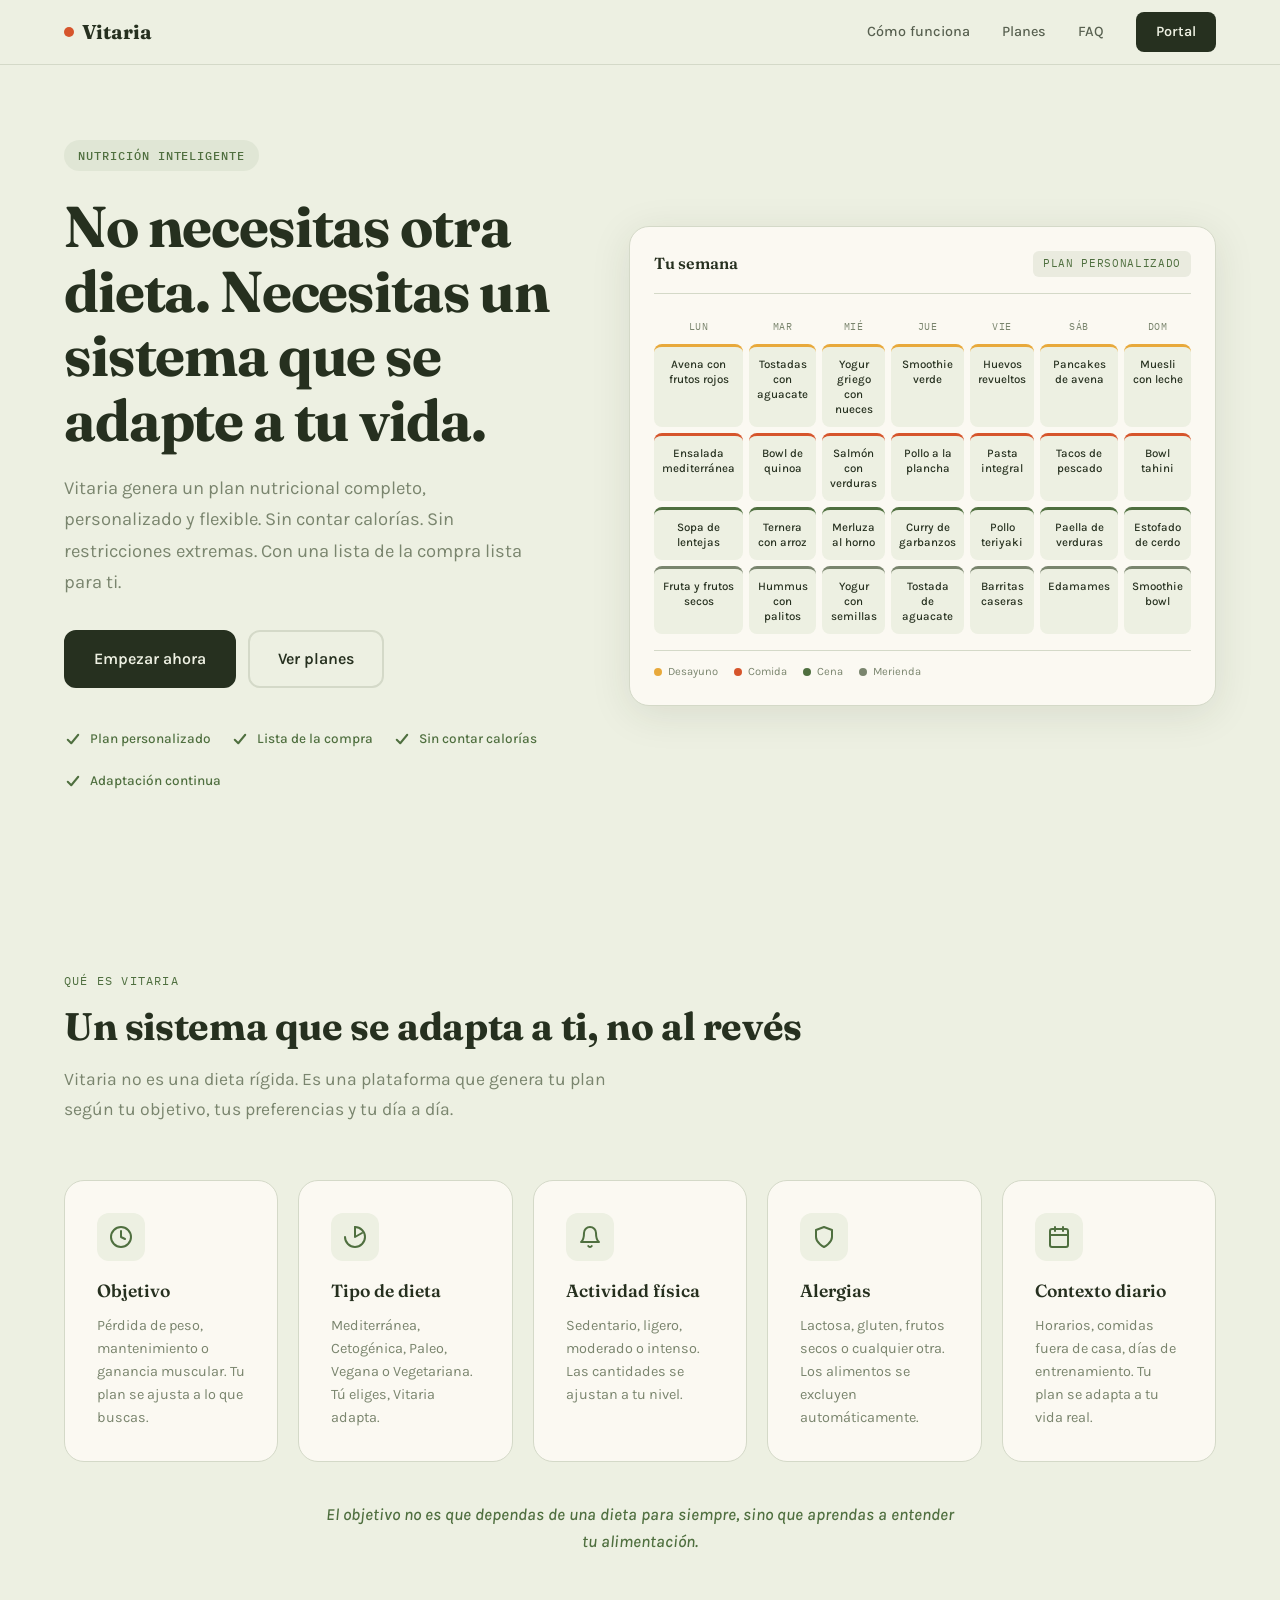
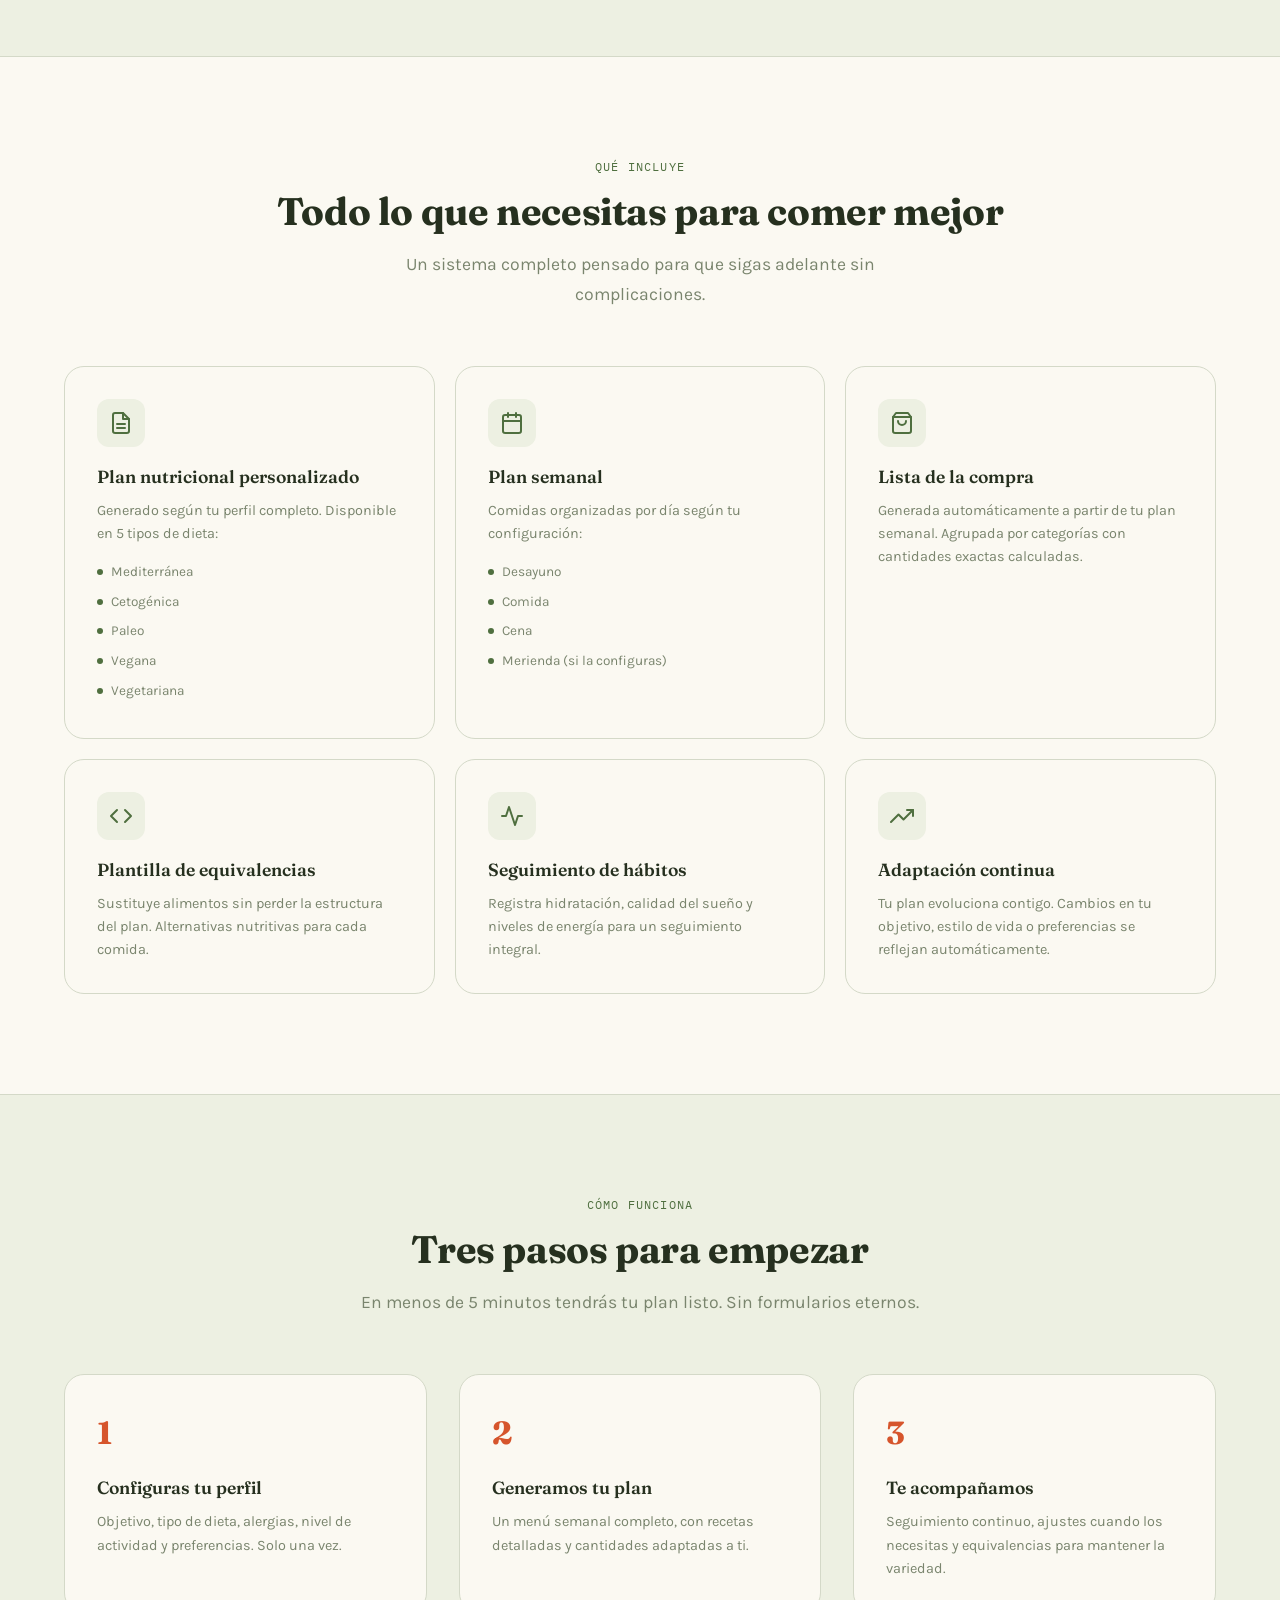
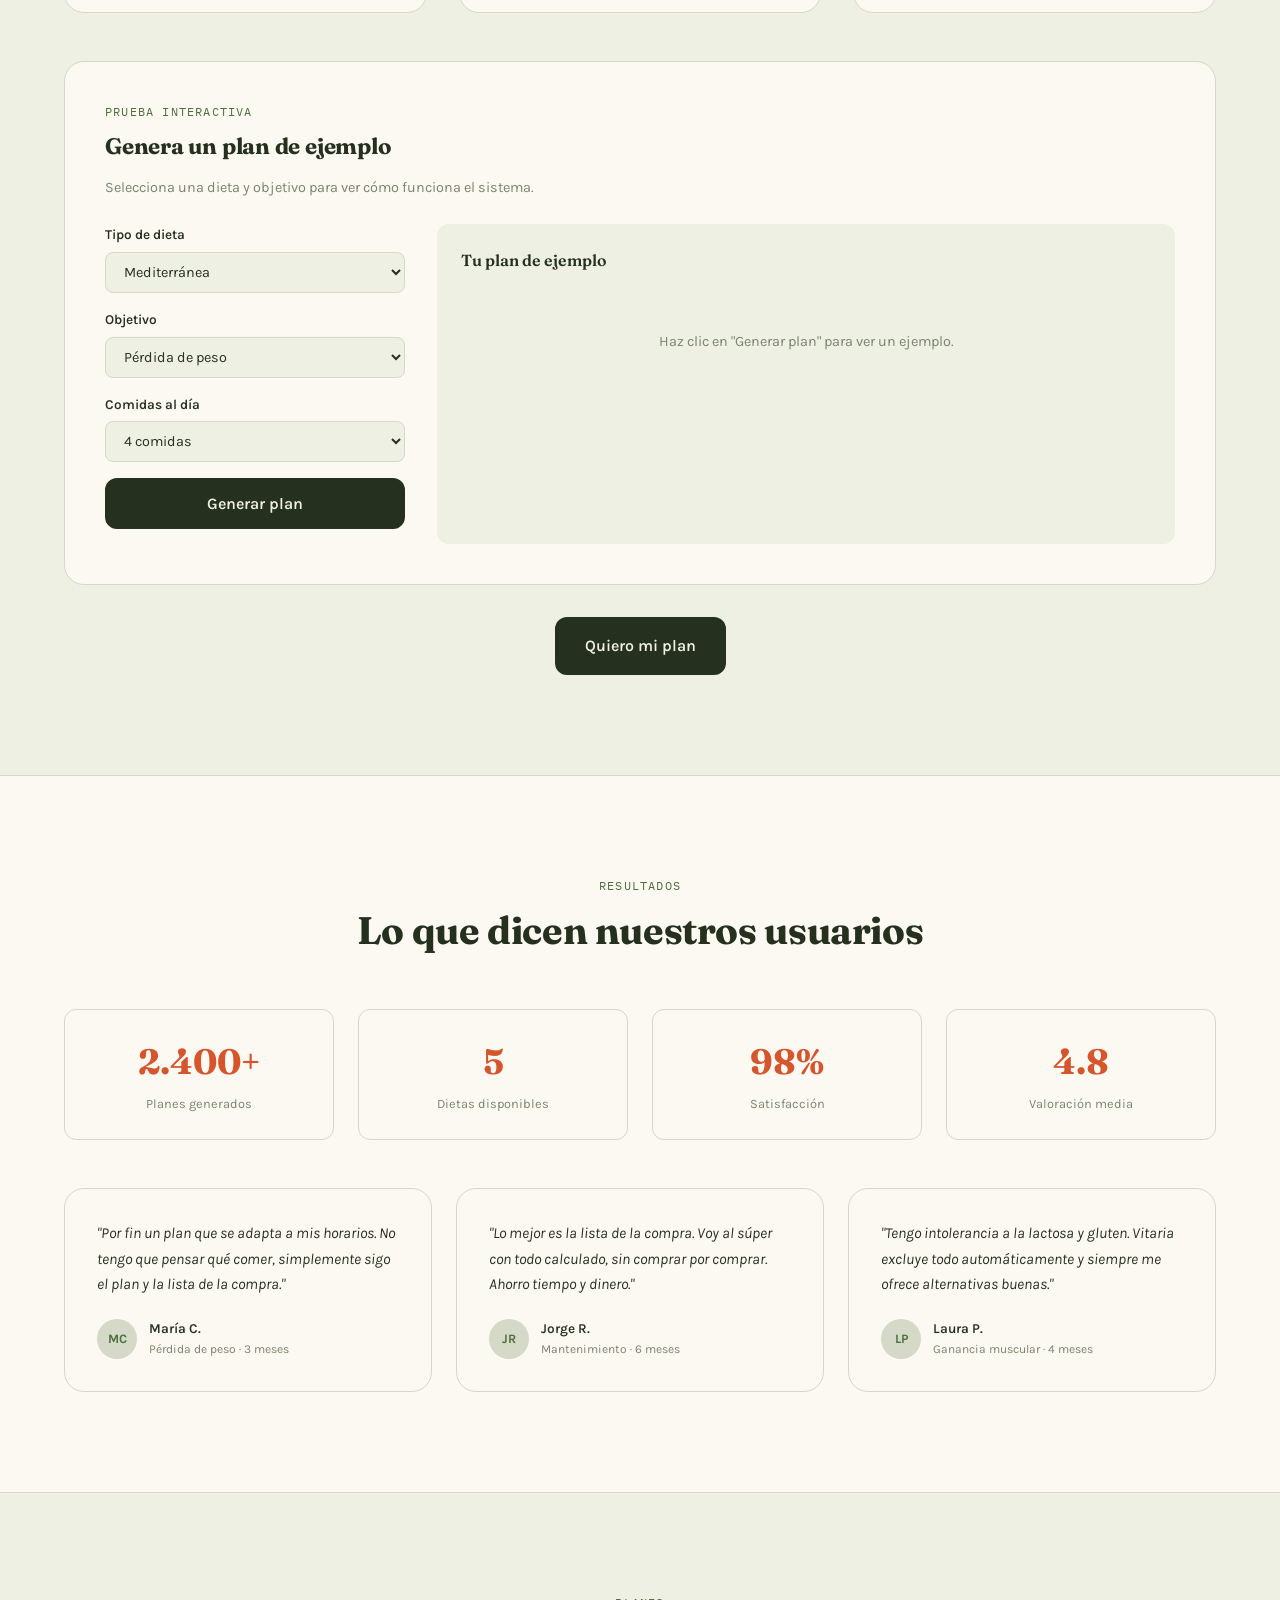
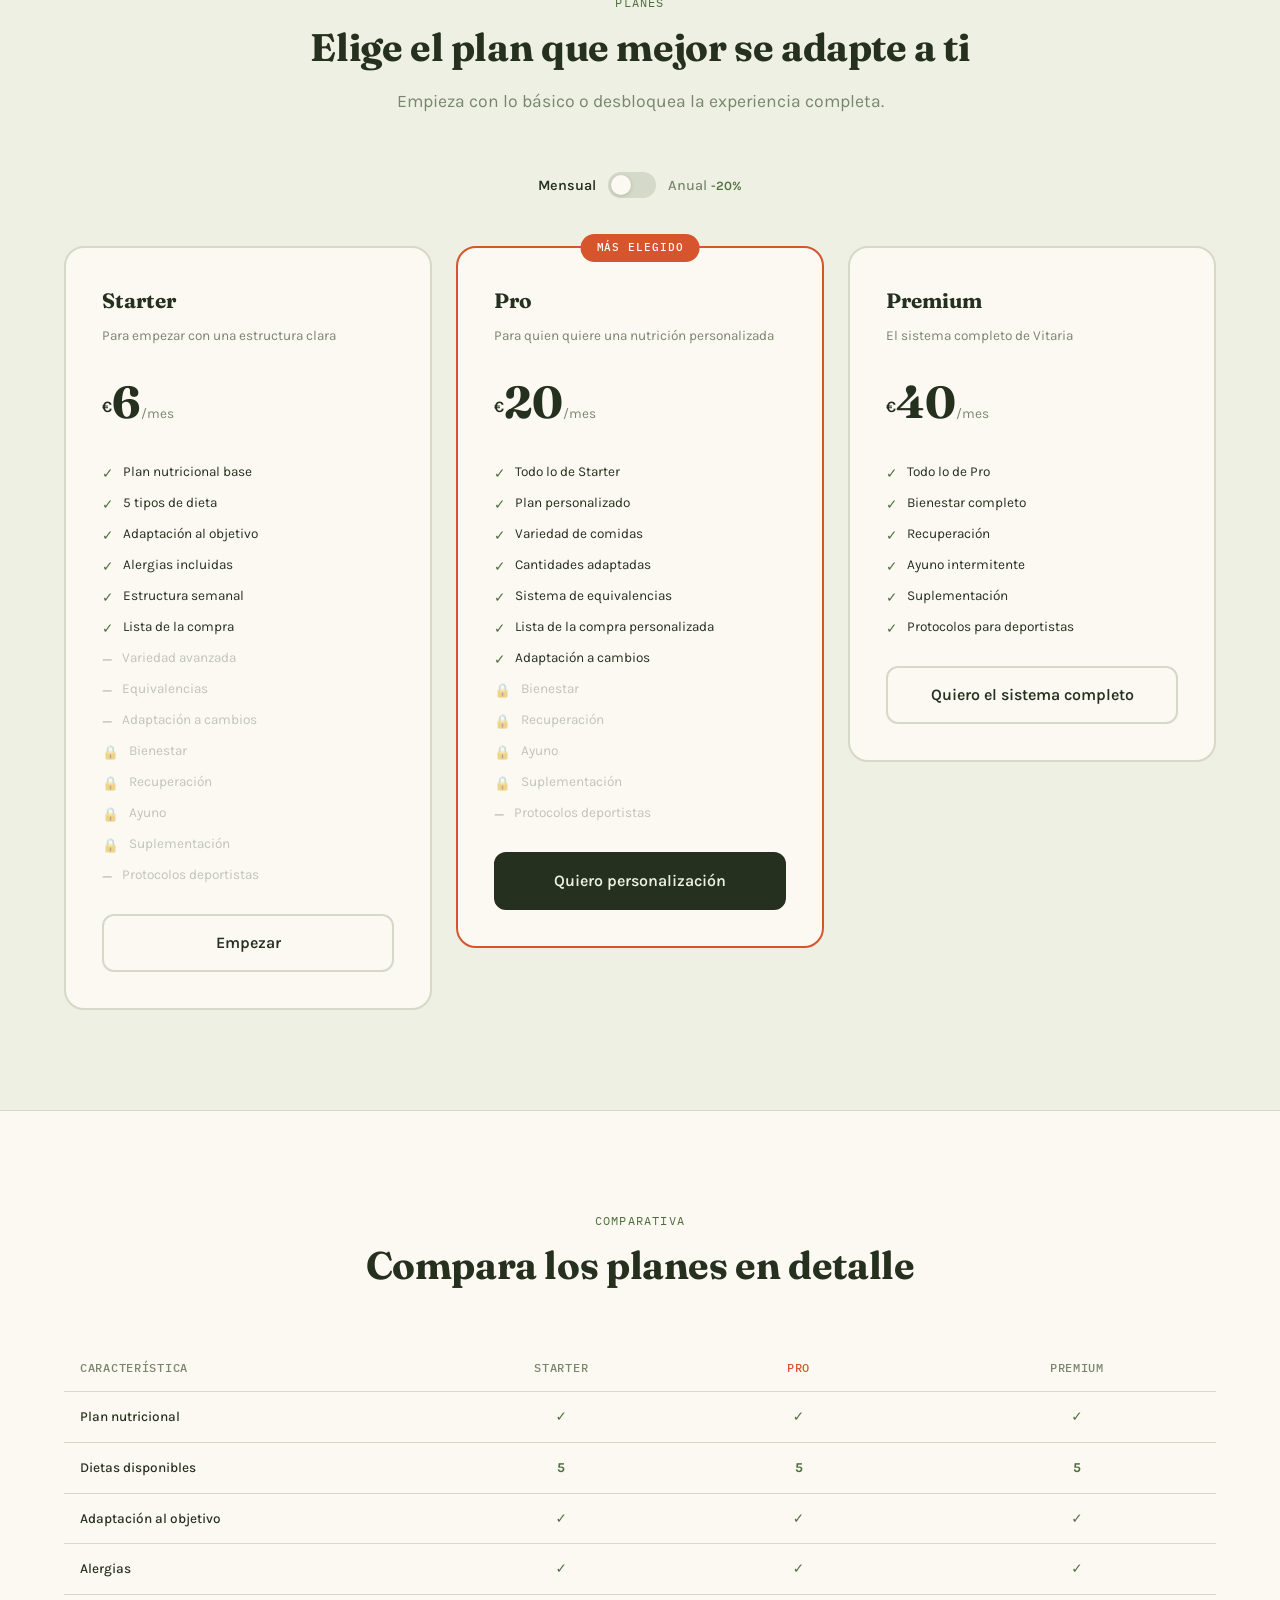
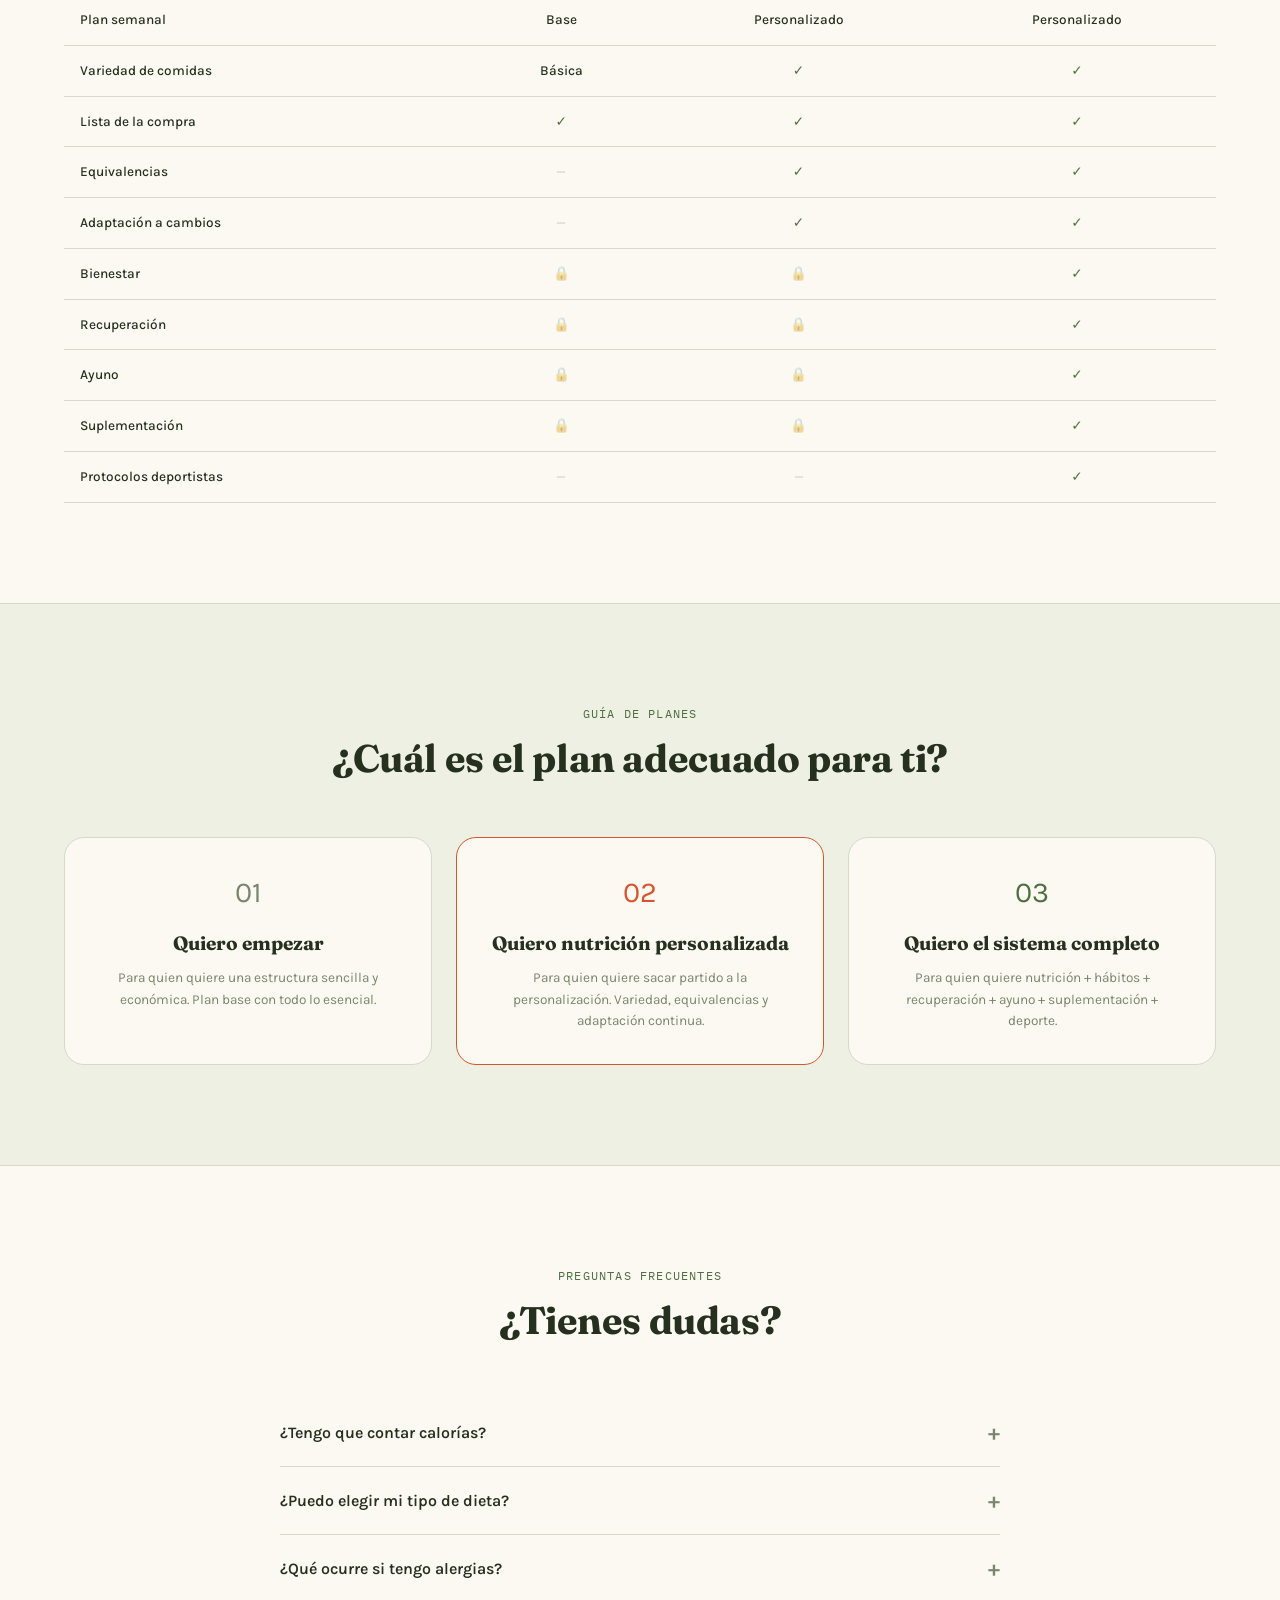
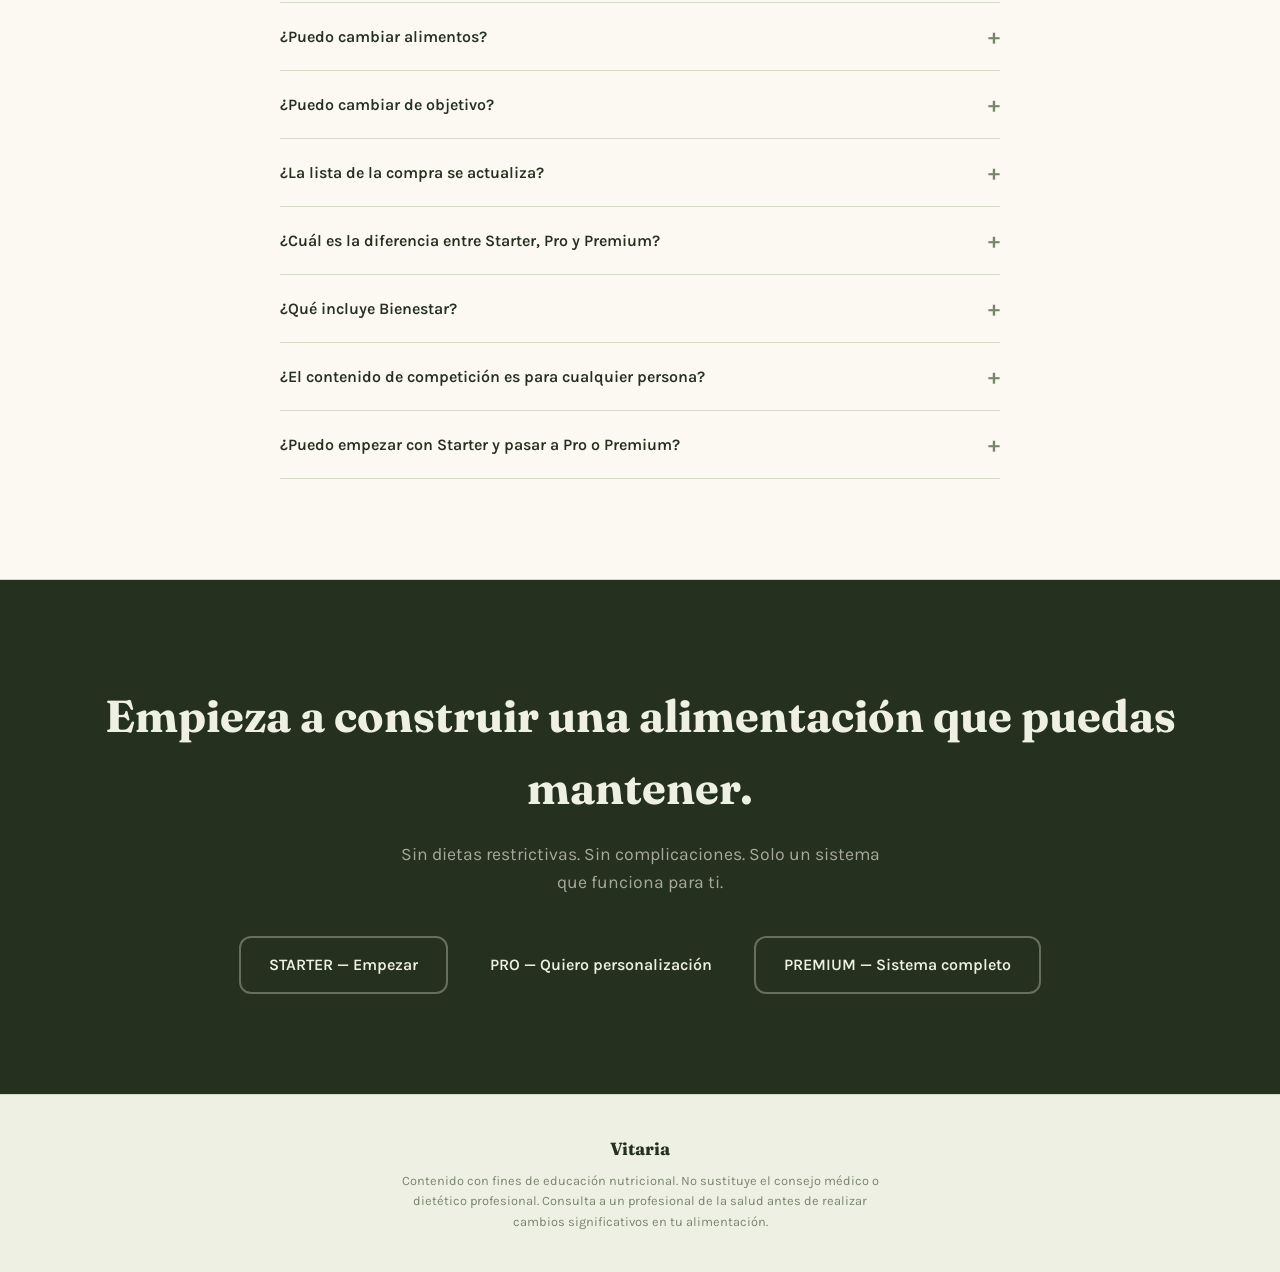
==== index.html @ 72ca02af "Landing page premium para Vitaria - Hero con propuesta de valor potente y mockup de la app - Sección" ====
<!DOCTYPE html>
<html lang="es">
<head>
<meta charset="UTF-8">
<meta name="viewport" content="width=device-width, initial-scale=1.0">
<title>Vitaria — Nutrición personalizada que se adapta a tu vida</title>
<meta name="description" content="Vitaria es un sistema de nutrición personalizado que se adapta a tu objetivo, tipo de dieta, alergias y estilo de vida. Sin contar calorías.">
<link rel="preconnect" href="https://fonts.googleapis.com">
<link rel="preconnect" href="https://fonts.gstatic.com" crossorigin>
<link href="https://fonts.googleapis.com/css2?family=Fraunces:ital,opsz,wght@0,9..144,300..900;1,9..144,300..900&family=IBM+Plex+Mono:wght@400;500&family=Karla:wght@300;400;500;600;700&display=swap" rel="stylesheet">
<style>
:root {
  --bg: #EDF0E2;
  --card: #FBF9F2;
  --ink: #26301F;
  --tomato: #D6552C;
  --herb: #4F6F3F;
  --yolk: #E8A93B;
  --accent: #3A5A28;
  --muted: #7A856E;
  --border: #D4D9C8;
  --radius: 12px;
  --radius-lg: 20px;
  --shadow: 0 2px 16px rgba(38,48,31,.06);
  --shadow-lg: 0 8px 40px rgba(38,48,31,.10);
  --max-w: 1200px;
  --font-heading: 'Fraunces', Georgia, serif;
  --font-body: 'Karla', system-ui, sans-serif;
  --font-mono: 'IBM Plex Mono', monospace;
}
*, *::before, *::after { box-sizing: border-box; margin: 0; padding: 0; }
html { scroll-behavior: smooth; scroll-padding-top: 80px; }
body { font-family: var(--font-body); background: var(--bg); color: var(--ink); line-height: 1.6; -webkit-font-smoothing: antialiased; overflow-x: hidden; }
img { max-width: 100%; display: block; }
a { text-decoration: none; color: inherit; }
ul { list-style: none; }
.container { max-width: var(--max-w); margin: 0 auto; padding: 0 24px; }
.sr-only { position: absolute; width: 1px; height: 1px; overflow: hidden; clip: rect(0,0,0,0); white-space: nowrap; border: 0; }

/* Scroll Progress */
.scroll-progress { position: fixed; top: 0; left: 0; height: 3px; background: var(--tomato); z-index: 1001; transition: width .1s linear; width: 0; }

/* NAV */
.nav { position: fixed; top: 0; left: 0; right: 0; z-index: 1000; background: rgba(237,240,226,.92); backdrop-filter: blur(12px); -webkit-backdrop-filter: blur(12px); border-bottom: 1px solid var(--border); transition: box-shadow .3s; }
.nav.scrolled { box-shadow: var(--shadow); }
.nav-inner { max-width: var(--max-w); margin: 0 auto; padding: 0 24px; display: flex; align-items: center; justify-content: space-between; height: 64px; }
.nav-brand { display: flex; align-items: center; gap: 8px; font-family: var(--font-heading); font-weight: 700; font-size: 1.25rem; }
.nav-brand .dot { width: 10px; height: 10px; background: var(--tomato); border-radius: 50%; }
.nav-links { display: flex; align-items: center; gap: 32px; }
.nav-links a { font-size: .9rem; font-weight: 500; color: var(--ink); opacity: .75; transition: opacity .2s; }
.nav-links a:hover { opacity: 1; }
.nav-links .cta-link { background: var(--ink); color: var(--bg); padding: 8px 20px; border-radius: 8px; opacity: 1; font-weight: 600; transition: background .2s; }
.nav-links .cta-link:hover { background: var(--accent); }
.hamburger { display: none; flex-direction: column; gap: 5px; cursor: pointer; padding: 4px; background: none; border: none; }
.hamburger span { display: block; width: 22px; height: 2px; background: var(--ink); border-radius: 2px; transition: all .3s; }
.hamburger.active span:nth-child(1) { transform: rotate(45deg) translate(5px,5px); }
.hamburger.active span:nth-child(2) { opacity: 0; }
.hamburger.active span:nth-child(3) { transform: rotate(-45deg) translate(5px,-5px); }
.mobile-menu { display: none; position: fixed; top: 64px; left: 0; right: 0; bottom: 0; background: var(--bg); padding: 32px 24px; flex-direction: column; gap: 8px; z-index: 999; }
.mobile-menu.open { display: flex; }
.mobile-menu a { font-size: 1.1rem; font-weight: 500; padding: 14px 0; border-bottom: 1px solid var(--border); display: block; }
.mobile-menu a:last-child { border: none; background: var(--ink); color: var(--bg); text-align: center; padding: 14px; border-radius: var(--radius); margin-top: 16px; }
@media (max-width: 768px) {
  .nav-links { display: none; }
  .hamburger { display: flex; }
}

/* Hero */
.hero { padding: 140px 0 80px; }
.hero-grid { display: grid; grid-template-columns: 1fr 1fr; gap: 64px; align-items: center; }
.hero-badge { display: inline-flex; align-items: center; gap: 8px; font-family: var(--font-mono); font-size: .75rem; text-transform: uppercase; letter-spacing: .08em; color: var(--herb); background: rgba(79,111,63,.08); padding: 6px 14px; border-radius: 99px; margin-bottom: 24px; font-weight: 500; }
.hero h1 { font-family: var(--font-heading); font-size: clamp(2.4rem, 4.5vw, 3.8rem); line-height: 1.12; font-weight: 700; margin-bottom: 20px; letter-spacing: -.02em; }
.hero p { font-size: 1.15rem; color: var(--muted); max-width: 480px; margin-bottom: 32px; line-height: 1.7; }
.hero-actions { display: flex; gap: 12px; flex-wrap: wrap; margin-bottom: 40px; }
.btn { display: inline-flex; align-items: center; gap: 8px; font-family: var(--font-body); font-size: 1rem; font-weight: 600; padding: 14px 28px; border-radius: var(--radius); border: 2px solid transparent; cursor: pointer; transition: all .2s; }
.btn-primary { background: var(--ink); color: var(--bg); border-color: var(--ink); }
.btn-primary:hover { background: var(--accent); border-color: var(--accent); }
.btn-ghost { background: transparent; color: var(--ink); border-color: var(--border); }
.btn-ghost:hover { border-color: var(--ink); }
.trust-row { display: flex; flex-wrap: wrap; gap: 20px; }
.trust-item { display: flex; align-items: center; gap: 8px; font-size: .85rem; font-weight: 500; color: var(--herb); }
.trust-item svg { width: 18px; height: 18px; flex-shrink: 0; }
.hero-mockup { background: var(--card); border-radius: var(--radius-lg); border: 1px solid var(--border); padding: 24px; box-shadow: var(--shadow-lg); }
.mockup-header { display: flex; justify-content: space-between; align-items: center; margin-bottom: 20px; padding-bottom: 16px; border-bottom: 1px solid var(--border); }
.mockup-header h3 { font-family: var(--font-heading); font-size: 1rem; font-weight: 600; }
.mockup-badge { font-family: var(--font-mono); font-size: .7rem; text-transform: uppercase; letter-spacing: .06em; color: var(--herb); background: rgba(79,111,63,.1); padding: 4px 10px; border-radius: 6px; }
.mockup-grid { display: grid; grid-template-columns: repeat(7, 1fr); gap: 6px; }
.mockup-day-label { font-family: var(--font-mono); font-size: .65rem; text-transform: uppercase; letter-spacing: .04em; color: var(--muted); text-align: center; padding: 4px 0; }
.mockup-meal { background: var(--bg); border-radius: 8px; padding: 10px 8px; text-align: center; font-size: .72rem; color: var(--ink); font-weight: 500; line-height: 1.3; }
.mockup-meal.type-d { border-top: 3px solid var(--yolk); }
.mockup-meal.type-c { border-top: 3px solid var(--tomato); }
.mockup-meal.type-cn { border-top: 3px solid var(--herb); }
.mockup-meal.type-m { border-top: 3px solid var(--muted); }
.mockup-legend { display: flex; gap: 16px; margin-top: 16px; padding-top: 12px; border-top: 1px solid var(--border); }
.legend-item { display: flex; align-items: center; gap: 6px; font-size: .7rem; color: var(--muted); }
.legend-dot { width: 8px; height: 8px; border-radius: 50%; }
@media (max-width: 900px) {
  .hero-grid { grid-template-columns: 1fr; gap: 40px; }
  .hero-mockup { order: -1; }
}

/* Sections */
.section { padding: 100px 0; }
.section-dark { background: var(--ink); color: var(--bg); }
.section-label { font-family: var(--font-mono); font-size: .75rem; text-transform: uppercase; letter-spacing: .1em; color: var(--herb); margin-bottom: 12px; display: block; }
.section-title { font-family: var(--font-heading); font-size: clamp(1.8rem, 3vw, 2.6rem); font-weight: 700; line-height: 1.2; margin-bottom: 16px; letter-spacing: -.01em; }
.section-subtitle { font-size: 1.1rem; color: var(--muted); max-width: 560px; line-height: 1.7; }
.section-header { margin-bottom: 56px; }
.section-header.center { text-align: center; }
.section-header.center .section-subtitle { margin: 0 auto; }

/* Fade-in */
.fade-in { opacity: 0; transform: translateY(24px); transition: opacity .6s ease, transform .6s ease; }
.fade-in.visible { opacity: 1; transform: translateY(0); }

/* Feature Cards */
.cards-grid { display: grid; gap: 20px; }
.cards-grid.cols-3 { grid-template-columns: repeat(3, 1fr); }
.cards-grid.cols-5 { grid-template-columns: repeat(5, 1fr); }
.cards-grid.cols-2 { grid-template-columns: repeat(2, 1fr); }
.card { background: var(--card); border: 1px solid var(--border); border-radius: var(--radius-lg); padding: 32px; transition: box-shadow .25s, transform .25s; }
.card:hover { box-shadow: var(--shadow-lg); transform: translateY(-2px); }
.card-icon { width: 48px; height: 48px; background: var(--bg); border-radius: 12px; display: flex; align-items: center; justify-content: center; font-size: 1.3rem; margin-bottom: 16px; color: var(--herb); }
.card h3 { font-family: var(--font-heading); font-size: 1.1rem; font-weight: 600; margin-bottom: 8px; }
.card p { font-size: .9rem; color: var(--muted); line-height: 1.6; }
.card ul { margin-top: 12px; }
.card ul li { font-size: .85rem; color: var(--muted); padding: 4px 0; display: flex; align-items: center; gap: 8px; }
.card ul li::before { content: ''; width: 6px; height: 6px; border-radius: 50%; background: var(--herb); flex-shrink: 0; }
@media (max-width: 900px) {
  .cards-grid.cols-3, .cards-grid.cols-5 { grid-template-columns: repeat(2, 1fr); }
}
@media (max-width: 600px) {
  .cards-grid.cols-3, .cards-grid.cols-5, .cards-grid.cols-2 { grid-template-columns: 1fr; }
}

/* Steps */
.steps { display: grid; grid-template-columns: repeat(3, 1fr); gap: 32px; counter-reset: step; }
.step { position: relative; padding: 32px; background: var(--card); border: 1px solid var(--border); border-radius: var(--radius-lg); }
.step::before { counter-increment: step; content: counter(step); font-family: var(--font-heading); font-size: 2rem; font-weight: 700; color: var(--tomato); margin-bottom: 16px; display: block; }
.step h3 { font-family: var(--font-heading); font-size: 1.1rem; font-weight: 600; margin-bottom: 8px; }
.step p { font-size: .9rem; color: var(--muted); line-height: 1.6; }
.step-connector { display: none; }
@media (max-width: 768px) {
  .steps { grid-template-columns: 1fr; }
}

/* Demo */
.demo { background: var(--card); border: 1px solid var(--border); border-radius: var(--radius-lg); padding: 40px; margin-top: 48px; }
.demo-grid { display: grid; grid-template-columns: 300px 1fr; gap: 32px; }
.demo-form { display: flex; flex-direction: column; gap: 16px; }
.demo-form label { font-size: .85rem; font-weight: 600; display: block; margin-bottom: 6px; }
.demo-form select, .demo-form input { width: 100%; padding: 10px 14px; border: 1px solid var(--border); border-radius: 8px; font-family: var(--font-body); font-size: .9rem; background: var(--bg); color: var(--ink); }
.demo-form select:focus, .demo-form input:focus { outline: 2px solid var(--herb); outline-offset: 2px; }
.demo-output { background: var(--bg); border-radius: var(--radius); padding: 24px; min-height: 320px; }
.demo-output h4 { font-family: var(--font-heading); font-size: 1rem; font-weight: 600; margin-bottom: 16px; }
.meal-plan { display: grid; grid-template-columns: repeat(auto-fill, minmax(140px, 1fr)); gap: 12px; }
.meal-slot { background: var(--card); border: 1px solid var(--border); border-radius: 10px; padding: 14px; text-align: center; }
.meal-slot .type { font-family: var(--font-mono); font-size: .65rem; text-transform: uppercase; letter-spacing: .06em; color: var(--muted); margin-bottom: 6px; display: block; }
.meal-slot .food { font-size: .85rem; font-weight: 500; }
.meal-slot .qty { font-size: .75rem; color: var(--muted); margin-top: 4px; }
@media (max-width: 768px) {
  .demo-grid { grid-template-columns: 1fr; }
}

/* Stats */
.stats-row { display: grid; grid-template-columns: repeat(4, 1fr); gap: 24px; margin-bottom: 48px; }
.stat-card { text-align: center; padding: 24px; background: var(--card); border: 1px solid var(--border); border-radius: var(--radius); }
.stat-card .number { font-family: var(--font-heading); font-size: 2.2rem; font-weight: 700; color: var(--tomato); }
.stat-card .label { font-size: .8rem; color: var(--muted); margin-top: 4px; }
.testimonials { display: grid; grid-template-columns: repeat(3, 1fr); gap: 24px; }
.testimonial { background: var(--card); border: 1px solid var(--border); border-radius: var(--radius-lg); padding: 32px; }
.testimonial .quote { font-size: .95rem; line-height: 1.7; margin-bottom: 20px; font-style: italic; color: var(--ink); }
.testimonial .author { display: flex; align-items: center; gap: 12px; }
.testimonial .avatar { width: 40px; height: 40px; border-radius: 50%; background: var(--border); display: flex; align-items: center; justify-content: center; font-weight: 700; font-size: .8rem; color: var(--herb); }
.testimonial .name { font-weight: 600; font-size: .85rem; }
.testimonial .detail { font-size: .75rem; color: var(--muted); }
@media (max-width: 768px) {
  .stats-row { grid-template-columns: repeat(2, 1fr); }
  .testimonials { grid-template-columns: 1fr; }
}

/* Plans */
.plans-toggle { display: flex; align-items: center; justify-content: center; gap: 12px; margin-bottom: 48px; }
.plans-toggle span { font-size: .9rem; font-weight: 500; color: var(--muted); }
.plans-toggle span.active { color: var(--ink); font-weight: 600; }
.toggle-switch { position: relative; width: 48px; height: 26px; background: var(--border); border-radius: 99px; cursor: pointer; transition: background .25s; }
.toggle-switch.active { background: var(--herb); }
.toggle-switch::after { content: ''; position: absolute; top: 3px; left: 3px; width: 20px; height: 20px; background: var(--card); border-radius: 50%; transition: transform .25s; box-shadow: 0 1px 4px rgba(0,0,0,.15); }
.toggle-switch.active::after { transform: translateX(22px); }
.plans-grid { display: grid; grid-template-columns: repeat(3, 1fr); gap: 24px; align-items: start; }
.plan-card { background: var(--card); border: 2px solid var(--border); border-radius: var(--radius-lg); padding: 36px; position: relative; transition: border-color .25s, box-shadow .25s; }
.plan-card:hover { box-shadow: var(--shadow-lg); }
.plan-card.featured { border-color: var(--tomato); }
.plan-popular { position: absolute; top: -14px; left: 50%; transform: translateX(-50%); background: var(--tomato); color: #fff; font-family: var(--font-mono); font-size: .7rem; text-transform: uppercase; letter-spacing: .08em; padding: 5px 16px; border-radius: 99px; font-weight: 500; white-space: nowrap; }
.plan-name { font-family: var(--font-heading); font-size: 1.3rem; font-weight: 700; margin-bottom: 8px; }
.plan-desc { font-size: .85rem; color: var(--muted); margin-bottom: 20px; line-height: 1.5; }
.plan-price { margin-bottom: 24px; }
.plan-price .amount { font-family: var(--font-heading); font-size: 2.8rem; font-weight: 700; }
.plan-price .currency { font-size: 1rem; font-weight: 600; vertical-align: super; }
.plan-price .period { font-size: .85rem; color: var(--muted); }
.plan-features { display: flex; flex-direction: column; gap: 10px; margin-bottom: 28px; }
.plan-features li { display: flex; align-items: flex-start; gap: 10px; font-size: .85rem; color: var(--ink); line-height: 1.4; }
.plan-features li .check { color: var(--herb); font-weight: 700; flex-shrink: 0; margin-top: 2px; }
.plan-features li.locked { color: var(--muted); opacity: .45; }
.plan-features li.locked .check { color: var(--muted); }
.plan-btn { width: 100%; justify-content: center; }
@media (max-width: 900px) {
  .plans-grid { grid-template-columns: 1fr; max-width: 420px; margin: 0 auto; }
}

/* Comparison */
.comparison { overflow-x: auto; margin-top: 48px; }
.comparison table { width: 100%; border-collapse: collapse; min-width: 600px; }
.comparison th, .comparison td { padding: 14px 16px; text-align: center; font-size: .85rem; border-bottom: 1px solid var(--border); }
.comparison th { font-family: var(--font-mono); font-size: .75rem; text-transform: uppercase; letter-spacing: .06em; color: var(--muted); font-weight: 500; }
.comparison th:first-child, .comparison td:first-child { text-align: left; font-weight: 500; }
.comparison tr:hover td { background: rgba(79,111,63,.03); }
.comparison .feat-yes { color: var(--herb); font-weight: 700; }
.comparison .feat-no { color: var(--muted); opacity: .4; }
.comparison .feat-text { color: var(--ink); font-weight: 500; }
@media (max-width: 600px) {
  .comparison table { font-size: .8rem; }
}

/* Which Plan */
.which-grid { display: grid; grid-template-columns: repeat(3, 1fr); gap: 24px; }
.which-card { background: var(--card); border: 1px solid var(--border); border-radius: var(--radius-lg); padding: 32px; text-align: center; cursor: pointer; transition: all .25s; }
.which-card:hover { border-color: var(--herb); box-shadow: var(--shadow-lg); transform: translateY(-3px); }
.which-card h3 { font-family: var(--font-heading); font-size: 1.2rem; font-weight: 700; margin-bottom: 8px; }
.which-card p { font-size: .85rem; color: var(--muted); line-height: 1.6; }
@media (max-width: 768px) {
  .which-grid { grid-template-columns: 1fr; }
}

/* FAQ */
.faq-list { max-width: 720px; margin: 0 auto; }
.faq-item { border-bottom: 1px solid var(--border); }
.faq-question { width: 100%; padding: 20px 0; display: flex; justify-content: space-between; align-items: center; background: none; border: none; cursor: pointer; font-family: var(--font-body); font-size: 1rem; font-weight: 600; color: var(--ink); text-align: left; }
.faq-question .icon { font-size: 1.4rem; color: var(--muted); transition: transform .3s; flex-shrink: 0; margin-left: 16px; }
.faq-item.open .faq-question .icon { transform: rotate(45deg); }
.faq-answer { max-height: 0; overflow: hidden; transition: max-height .35s ease; }
.faq-answer-inner { padding: 0 0 20px; font-size: .9rem; color: var(--muted); line-height: 1.7; }

/* CTA */
.cta-section { text-align: center; padding: 100px 0; }
.cta-section h2 { font-family: var(--font-heading); font-size: clamp(2rem, 3.5vw, 3rem); font-weight: 700; margin-bottom: 16px; color: var(--bg); }
.cta-section p { font-size: 1.1rem; color: rgba(251,249,242,.6); max-width: 500px; margin: 0 auto 40px; }
.cta-buttons { display: flex; justify-content: center; gap: 12px; flex-wrap: wrap; }
.cta-buttons .btn-outline { background: transparent; color: var(--bg); border-color: rgba(251,249,242,.3); }
.cta-buttons .btn-outline:hover { border-color: var(--bg); background: rgba(251,249,242,.08); }

/* Footer */
.footer { padding: 40px 0; border-top: 1px solid var(--border); text-align: center; }
.footer-brand { font-family: var(--font-heading); font-weight: 700; font-size: 1.1rem; margin-bottom: 8px; }
.footer p { font-size: .8rem; color: var(--muted); max-width: 500px; margin: 0 auto; line-height: 1.6; }

/* Back to Top */
.back-to-top { position: fixed; bottom: 32px; right: 32px; width: 44px; height: 44px; border-radius: 50%; background: var(--ink); color: var(--bg); border: none; cursor: pointer; display: flex; align-items: center; justify-content: center; font-size: 1.2rem; opacity: 0; pointer-events: none; transition: opacity .3s, transform .3s; z-index: 900; box-shadow: var(--shadow-lg); }
.back-to-top.visible { opacity: 1; pointer-events: all; }
.back-to-top:hover { transform: translateY(-3px); }

/* Utility */
.text-center { text-align: center; }
.mb-8 { margin-bottom: 8px; }
.mb-16 { margin-bottom: 16px; }
.mb-32 { margin-bottom: 32px; }
</style>
</head>
<body>

<!-- Scroll Progress -->
<div class="scroll-progress" id="scrollProgress"></div>

<!-- NAV -->
<nav class="nav" id="nav">
  <div class="nav-inner">
    <a href="#" class="nav-brand"><span class="dot"></span>Vitaria</a>
    <div class="nav-links">
      <a href="#como-funciona">Cómo funciona</a>
      <a href="#planes">Planes</a>
      <a href="#faq">FAQ</a>
      <a href="portal.html" class="cta-link">Portal</a>
    </div>
    <button class="hamburger" id="hamburger" aria-label="Abrir menú">
      <span></span><span></span><span></span>
    </button>
  </div>
</nav>

<div class="mobile-menu" id="mobileMenu">
  <a href="#como-funciona" class="mobile-link">Cómo funciona</a>
  <a href="#planes" class="mobile-link">Planes</a>
  <a href="#faq" class="mobile-link">FAQ</a>
  <a href="portal.html">Portal</a>
</div>

<!-- HERO -->
<section class="hero">
  <div class="container">
    <div class="hero-grid">
      <div>
        <div class="hero-badge">Nutrición inteligente</div>
        <h1>No necesitas otra dieta. Necesitas un sistema que se adapte a tu vida.</h1>
        <p>Vitaria genera un plan nutricional completo, personalizado y flexible. Sin contar calorías. Sin restricciones extremas. Con una lista de la compra lista para ti.</p>
        <div class="hero-actions">
          <a href="portal.html" class="btn btn-primary">Empezar ahora</a>
          <a href="#planes" class="btn btn-ghost">Ver planes</a>
        </div>
        <div class="trust-row">
          <div class="trust-item">
            <svg viewBox="0 0 18 18" fill="none"><path d="M3.75 9.75L7.25 13.25L14.25 4.75" stroke="currentColor" stroke-width="2" stroke-linecap="round" stroke-linejoin="round"/></svg>
            Plan personalizado
          </div>
          <div class="trust-item">
            <svg viewBox="0 0 18 18" fill="none"><path d="M3.75 9.75L7.25 13.25L14.25 4.75" stroke="currentColor" stroke-width="2" stroke-linecap="round" stroke-linejoin="round"/></svg>
            Lista de la compra
          </div>
          <div class="trust-item">
            <svg viewBox="0 0 18 18" fill="none"><path d="M3.75 9.75L7.25 13.25L14.25 4.75" stroke="currentColor" stroke-width="2" stroke-linecap="round" stroke-linejoin="round"/></svg>
            Sin contar calorías
          </div>
          <div class="trust-item">
            <svg viewBox="0 0 18 18" fill="none"><path d="M3.75 9.75L7.25 13.25L14.25 4.75" stroke="currentColor" stroke-width="2" stroke-linecap="round" stroke-linejoin="round"/></svg>
            Adaptación continua
          </div>
        </div>
      </div>
      <div class="hero-mockup">
        <div class="mockup-header">
          <h3>Tu semana</h3>
          <span class="mockup-badge">Plan personalizado</span>
        </div>
        <div class="mockup-grid">
          <div class="mockup-day-label">Lun</div>
          <div class="mockup-day-label">Mar</div>
          <div class="mockup-day-label">Mié</div>
          <div class="mockup-day-label">Jue</div>
          <div class="mockup-day-label">Vie</div>
          <div class="mockup-day-label">Sáb</div>
          <div class="mockup-day-label">Dom</div>
          <div class="mockup-meal type-d">Avena con frutos rojos</div>
          <div class="mockup-meal type-d">Tostadas con aguacate</div>
          <div class="mockup-meal type-d">Yogur griego con nueces</div>
          <div class="mockup-meal type-d">Smoothie verde</div>
          <div class="mockup-meal type-d">Huevos revueltos</div>
          <div class="mockup-meal type-d">Pancakes de avena</div>
          <div class="mockup-meal type-d">Muesli con leche</div>
          <div class="mockup-meal type-c">Ensalada mediterránea</div>
          <div class="mockup-meal type-c">Bowl de quinoa</div>
          <div class="mockup-meal type-c">Salmón con verduras</div>
          <div class="mockup-meal type-c">Pollo a la plancha</div>
          <div class="mockup-meal type-c">Pasta integral</div>
          <div class="mockup-meal type-c">Tacos de pescado</div>
          <div class="mockup-meal type-c">Bowl tahini</div>
          <div class="mockup-meal type-cn">Sopa de lentejas</div>
          <div class="mockup-meal type-cn">Ternera con arroz</div>
          <div class="mockup-meal type-cn">Merluza al horno</div>
          <div class="mockup-meal type-cn">Curry de garbanzos</div>
          <div class="mockup-meal type-cn">Pollo teriyaki</div>
          <div class="mockup-meal type-cn">Paella de verduras</div>
          <div class="mockup-meal type-cn">Estofado de cerdo</div>
          <div class="mockup-meal type-m">Fruta y frutos secos</div>
          <div class="mockup-meal type-m">Hummus con palitos</div>
          <div class="mockup-meal type-m">Yogur con semillas</div>
          <div class="mockup-meal type-m">Tostada de aguacate</div>
          <div class="mockup-meal type-m">Barritas caseras</div>
          <div class="mockup-meal type-m">Edamames</div>
          <div class="mockup-meal type-m">Smoothie bowl</div>
        </div>
        <div class="mockup-legend">
          <div class="legend-item"><span class="legend-dot" style="background:var(--yolk)"></span> Desayuno</div>
          <div class="legend-item"><span class="legend-dot" style="background:var(--tomato)"></span> Comida</div>
          <div class="legend-item"><span class="legend-dot" style="background:var(--herb)"></span> Cena</div>
          <div class="legend-item"><span class="legend-dot" style="background:var(--muted)"></span> Merienda</div>
        </div>
      </div>
    </div>
  </div>
</section>

<!-- WHAT IS VITARIA -->
<section class="section" id="que-es">
  <div class="container">
    <div class="section-header fade-in">
      <span class="section-label">Qué es Vitaria</span>
      <h2 class="section-title">Un sistema que se adapta a ti, no al revés</h2>
      <p class="section-subtitle">Vitaria no es una dieta rígida. Es una plataforma que genera tu plan según tu objetivo, tus preferencias y tu día a día.</p>
    </div>
    <div class="cards-grid cols-5 fade-in">
      <div class="card">
        <div class="card-icon">
          <svg width="24" height="24" viewBox="0 0 24 24" fill="none" stroke="currentColor" stroke-width="2" stroke-linecap="round" stroke-linejoin="round"><circle cx="12" cy="12" r="10"/><path d="M12 6v6l4 2"/></svg>
        </div>
        <h3>Objetivo</h3>
        <p>Pérdida de peso, mantenimiento o ganancia muscular. Tu plan se ajusta a lo que buscas.</p>
      </div>
      <div class="card">
        <div class="card-icon">
          <svg width="24" height="24" viewBox="0 0 24 24" fill="none" stroke="currentColor" stroke-width="2" stroke-linecap="round" stroke-linejoin="round"><path d="M12 2a10 10 0 0 1 10 10c0 5.52-4.48 10-10 10S2 17.52 2 12"/><path d="M12 2v10l7-4"/></svg>
        </div>
        <h3>Tipo de dieta</h3>
        <p>Mediterránea, Cetogénica, Paleo, Vegana o Vegetariana. Tú eliges, Vitaria adapta.</p>
      </div>
      <div class="card">
        <div class="card-icon">
          <svg width="24" height="24" viewBox="0 0 24 24" fill="none" stroke="currentColor" stroke-width="2" stroke-linecap="round" stroke-linejoin="round"><path d="M18 8a6 6 0 0 0-12 0c0 7-3 9-3 9h18s-3-2-3-9"/><path d="M13.73 21a2 2 0 0 1-3.46 0"/></svg>
        </div>
        <h3>Actividad física</h3>
        <p>Sedentario, ligero, moderado o intenso. Las cantidades se ajustan a tu nivel.</p>
      </div>
      <div class="card">
        <div class="card-icon">
          <svg width="24" height="24" viewBox="0 0 24 24" fill="none" stroke="currentColor" stroke-width="2" stroke-linecap="round" stroke-linejoin="round"><path d="M12 22s8-4 8-10V5l-8-3-8 3v7c0 6 8 10 8 10z"/></svg>
        </div>
        <h3>Alergias</h3>
        <p>Lactosa, gluten, frutos secos o cualquier otra. Los alimentos se excluyen automáticamente.</p>
      </div>
      <div class="card">
        <div class="card-icon">
          <svg width="24" height="24" viewBox="0 0 24 24" fill="none" stroke="currentColor" stroke-width="2" stroke-linecap="round" stroke-linejoin="round"><rect x="3" y="4" width="18" height="18" rx="2" ry="2"/><line x1="16" y1="2" x2="16" y2="6"/><line x1="8" y1="2" x2="8" y2="6"/><line x1="3" y1="10" x2="21" y2="10"/></svg>
        </div>
        <h3>Contexto diario</h3>
        <p>Horarios, comidas fuera de casa, días de entrenamiento. Tu plan se adapta a tu vida real.</p>
      </div>
    </div>
    <p class="fade-in" style="max-width:640px;margin:40px auto 0;text-align:center;font-size:1.05rem;color:var(--herb);font-weight:500;font-style:italic;line-height:1.6;">El objetivo no es que dependas de una dieta para siempre, sino que aprendas a entender tu alimentación.</p>
  </div>
</section>

<!-- WHAT'S INCLUDED -->
<section class="section" style="background:var(--card);border-top:1px solid var(--border);border-bottom:1px solid var(--border);" id="incluir">
  <div class="container">
    <div class="section-header center fade-in">
      <span class="section-label">Qué incluye</span>
      <h2 class="section-title">Todo lo que necesitas para comer mejor</h2>
      <p class="section-subtitle">Un sistema completo pensado para que sigas adelante sin complicaciones.</p>
    </div>
    <div class="cards-grid cols-3 fade-in">
      <div class="card">
        <div class="card-icon">
          <svg width="24" height="24" viewBox="0 0 24 24" fill="none" stroke="currentColor" stroke-width="2" stroke-linecap="round" stroke-linejoin="round"><path d="M14 2H6a2 2 0 0 0-2 2v16a2 2 0 0 0 2 2h12a2 2 0 0 0 2-2V8z"/><polyline points="14 2 14 8 20 8"/><line x1="16" y1="13" x2="8" y2="13"/><line x1="16" y1="17" x2="8" y2="17"/></svg>
        </div>
        <h3>Plan nutricional personalizado</h3>
        <p>Generado según tu perfil completo. Disponible en 5 tipos de dieta:</p>
        <ul>
          <li>Mediterránea</li>
          <li>Cetogénica</li>
          <li>Paleo</li>
          <li>Vegana</li>
          <li>Vegetariana</li>
        </ul>
      </div>
      <div class="card">
        <div class="card-icon">
          <svg width="24" height="24" viewBox="0 0 24 24" fill="none" stroke="currentColor" stroke-width="2" stroke-linecap="round" stroke-linejoin="round"><rect x="3" y="4" width="18" height="18" rx="2" ry="2"/><line x1="16" y1="2" x2="16" y2="6"/><line x1="8" y1="2" x2="8" y2="6"/><line x1="3" y1="10" x2="21" y2="10"/></svg>
        </div>
        <h3>Plan semanal</h3>
        <p>Comidas organizadas por día según tu configuración:</p>
        <ul>
          <li>Desayuno</li>
          <li>Comida</li>
          <li>Cena</li>
          <li>Merienda (si la configuras)</li>
        </ul>
      </div>
      <div class="card">
        <div class="card-icon">
          <svg width="24" height="24" viewBox="0 0 24 24" fill="none" stroke="currentColor" stroke-width="2" stroke-linecap="round" stroke-linejoin="round"><path d="M6 2L3 6v14a2 2 0 0 0 2 2h14a2 2 0 0 0 2-2V6l-3-4z"/><line x1="3" y1="6" x2="21" y2="6"/><path d="M16 10a4 4 0 0 1-8 0"/></svg>
        </div>
        <h3>Lista de la compra</h3>
        <p>Generada automáticamente a partir de tu plan semanal. Agrupada por categorías con cantidades exactas calculadas.</p>
      </div>
      <div class="card">
        <div class="card-icon">
          <svg width="24" height="24" viewBox="0 0 24 24" fill="none" stroke="currentColor" stroke-width="2" stroke-linecap="round" stroke-linejoin="round"><polyline points="16 18 22 12 16 6"/><polyline points="8 6 2 12 8 18"/></svg>
        </div>
        <h3>Plantilla de equivalencias</h3>
        <p>Sustituye alimentos sin perder la estructura del plan. Alternativas nutritivas para cada comida.</p>
      </div>
      <div class="card">
        <div class="card-icon">
          <svg width="24" height="24" viewBox="0 0 24 24" fill="none" stroke="currentColor" stroke-width="2" stroke-linecap="round" stroke-linejoin="round"><path d="M22 12h-4l-3 9L9 3l-3 9H2"/></svg>
        </div>
        <h3>Seguimiento de hábitos</h3>
        <p>Registra hidratación, calidad del sueño y niveles de energía para un seguimiento integral.</p>
      </div>
      <div class="card">
        <div class="card-icon">
          <svg width="24" height="24" viewBox="0 0 24 24" fill="none" stroke="currentColor" stroke-width="2" stroke-linecap="round" stroke-linejoin="round"><polyline points="23 6 13.5 15.5 8.5 10.5 1 18"/><polyline points="17 6 23 6 23 12"/></svg>
        </div>
        <h3>Adaptación continua</h3>
        <p>Tu plan evoluciona contigo. Cambios en tu objetivo, estilo de vida o preferencias se reflejan automáticamente.</p>
      </div>
    </div>
  </div>
</section>

<!-- HOW IT WORKS -->
<section class="section" id="como-funciona">
  <div class="container">
    <div class="section-header center fade-in">
      <span class="section-label">Cómo funciona</span>
      <h2 class="section-title">Tres pasos para empezar</h2>
      <p class="section-subtitle">En menos de 5 minutos tendrás tu plan listo. Sin formularios eternos.</p>
    </div>
    <div class="steps fade-in">
      <div class="step">
        <h3>Configuras tu perfil</h3>
        <p>Objetivo, tipo de dieta, alergias, nivel de actividad y preferencias. Solo una vez.</p>
      </div>
      <div class="step">
        <h3>Generamos tu plan</h3>
        <p>Un menú semanal completo, con recetas detalladas y cantidades adaptadas a ti.</p>
      </div>
      <div class="step">
        <h3>Te acompañamos</h3>
        <p>Seguimiento continuo, ajustes cuando los necesitas y equivalencias para mantener la variedad.</p>
      </div>
    </div>

    <!-- DEMO -->
    <div class="demo fade-in">
      <div class="section-header" style="margin-bottom:24px;">
        <span class="section-label">Prueba interactiva</span>
        <h2 class="section-title" style="font-size:1.4rem;">Genera un plan de ejemplo</h2>
        <p class="section-subtitle" style="font-size:.9rem;">Selecciona una dieta y objetivo para ver cómo funciona el sistema.</p>
      </div>
      <div class="demo-grid">
        <div class="demo-form">
          <div>
            <label for="demoDieta">Tipo de dieta</label>
            <select id="demoDieta">
              <option value="mediterranea">Mediterránea</option>
              <option value="cetogenica">Cetogénica</option>
              <option value="paleo">Paleo</option>
              <option value="vegana">Vegana</option>
              <option value="vegetariana">Vegetariana</option>
            </select>
          </div>
          <div>
            <label for="demoObjetivo">Objetivo</label>
            <select id="demoObjetivo">
              <option value="perdida">Pérdida de peso</option>
              <option value="mantenimiento">Mantenimiento</option>
              <option value="ganancia">Ganancia muscular</option>
            </select>
          </div>
          <div>
            <label for="demoComidas">Comidas al día</label>
            <select id="demoComidas">
              <option value="3">3 comidas</option>
              <option value="4" selected>4 comidas</option>
              <option value="5">5 comidas</option>
            </select>
          </div>
          <button class="btn btn-primary plan-btn" id="demoGenerate">Generar plan</button>
        </div>
        <div class="demo-output" id="demoOutput">
          <h4>Tu plan de ejemplo</h4>
          <div class="meal-plan" id="demoMeals">
            <p style="color:var(--muted);font-size:.9rem;grid-column:1/-1;text-align:center;padding:40px 0;">Haz clic en "Generar plan" para ver un ejemplo.</p>
          </div>
        </div>
      </div>
    </div>

    <div class="text-center" style="margin-top:32px;">
      <a href="portal.html" class="btn btn-primary">Quiero mi plan</a>
    </div>
  </div>
</section>

<!-- RESULTS / SOCIAL PROOF -->
<section class="section" id="resultados" style="background:var(--card);border-top:1px solid var(--border);border-bottom:1px solid var(--border);">
  <div class="container">
    <div class="section-header center fade-in">
      <span class="section-label">Resultados</span>
      <h2 class="section-title">Lo que dicen nuestros usuarios</h2>
    </div>
    <div class="stats-row fade-in">
      <div class="stat-card">
        <div class="number">2.400+</div>
        <div class="label">Planes generados</div>
      </div>
      <div class="stat-card">
        <div class="number">5</div>
        <div class="label">Dietas disponibles</div>
      </div>
      <div class="stat-card">
        <div class="number">98%</div>
        <div class="label">Satisfacción</div>
      </div>
      <div class="stat-card">
        <div class="number">4.8</div>
        <div class="label">Valoración media</div>
      </div>
    </div>
    <div class="testimonials fade-in">
      <div class="testimonial">
        <div class="quote">"Por fin un plan que se adapta a mis horarios. No tengo que pensar qué comer, simplemente sigo el plan y la lista de la compra."</div>
        <div class="author">
          <div class="avatar">MC</div>
          <div>
            <div class="name">María C.</div>
            <div class="detail">Pérdida de peso · 3 meses</div>
          </div>
        </div>
      </div>
      <div class="testimonial">
        <div class="quote">"Lo mejor es la lista de la compra. Voy al súper con todo calculado, sin comprar por comprar. Ahorro tiempo y dinero."</div>
        <div class="author">
          <div class="avatar">JR</div>
          <div>
            <div class="name">Jorge R.</div>
            <div class="detail">Mantenimiento · 6 meses</div>
          </div>
        </div>
      </div>
      <div class="testimonial">
        <div class="quote">"Tengo intolerancia a la lactosa y gluten. Vitaria excluye todo automáticamente y siempre me ofrece alternativas buenas."</div>
        <div class="author">
          <div class="avatar">LP</div>
          <div>
            <div class="name">Laura P.</div>
            <div class="detail">Ganancia muscular · 4 meses</div>
          </div>
        </div>
      </div>
    </div>
  </div>
</section>

<!-- PLANS -->
<section class="section" id="planes">
  <div class="container">
    <div class="section-header center fade-in">
      <span class="section-label">Planes</span>
      <h2 class="section-title">Elige el plan que mejor se adapte a ti</h2>
      <p class="section-subtitle">Empieza con lo básico o desbloquea la experiencia completa.</p>
    </div>

    <div class="plans-toggle fade-in">
      <span class="active" id="labelMensual">Mensual</span>
      <div class="toggle-switch" id="billingToggle" role="switch" aria-label="Cambiar a facturación anual" tabindex="0"></div>
      <span id="labelAnual">Anual <span style="color:var(--herb);font-size:.8rem;font-weight:600;">-20%</span></span>
    </div>

    <div class="plans-grid fade-in">
      <!-- STARTER -->
      <div class="plan-card">
        <div class="plan-name">Starter</div>
        <div class="plan-desc">Para empezar con una estructura clara</div>
        <div class="plan-price">
          <span class="currency">€</span><span class="amount" data-mensual="6" data-anual="4.80">6</span><span class="period">/mes</span>
        </div>
        <ul class="plan-features">
          <li><span class="check">✓</span> Plan nutricional base</li>
          <li><span class="check">✓</span> 5 tipos de dieta</li>
          <li><span class="check">✓</span> Adaptación al objetivo</li>
          <li><span class="check">✓</span> Alergias incluidas</li>
          <li><span class="check">✓</span> Estructura semanal</li>
          <li><span class="check">✓</span> Lista de la compra</li>
          <li class="locked"><span class="check">—</span> Variedad avanzada</li>
          <li class="locked"><span class="check">—</span> Equivalencias</li>
          <li class="locked"><span class="check">—</span> Adaptación a cambios</li>
          <li class="locked"><span class="check">🔒</span> Bienestar</li>
          <li class="locked"><span class="check">🔒</span> Recuperación</li>
          <li class="locked"><span class="check">🔒</span> Ayuno</li>
          <li class="locked"><span class="check">🔒</span> Suplementación</li>
          <li class="locked"><span class="check">—</span> Protocolos deportistas</li>
        </ul>
        <a href="portal.html" class="btn btn-ghost plan-btn">Empezar</a>
      </div>

      <!-- PRO -->
      <div class="plan-card featured">
        <div class="plan-popular">Más elegido</div>
        <div class="plan-name">Pro</div>
        <div class="plan-desc">Para quien quiere una nutrición personalizada</div>
        <div class="plan-price">
          <span class="currency">€</span><span class="amount" data-mensual="20" data-anual="16">20</span><span class="period">/mes</span>
        </div>
        <ul class="plan-features">
          <li><span class="check">✓</span> Todo lo de Starter</li>
          <li><span class="check">✓</span> Plan personalizado</li>
          <li><span class="check">✓</span> Variedad de comidas</li>
          <li><span class="check">✓</span> Cantidades adaptadas</li>
          <li><span class="check">✓</span> Sistema de equivalencias</li>
          <li><span class="check">✓</span> Lista de la compra personalizada</li>
          <li><span class="check">✓</span> Adaptación a cambios</li>
          <li class="locked"><span class="check">🔒</span> Bienestar</li>
          <li class="locked"><span class="check">🔒</span> Recuperación</li>
          <li class="locked"><span class="check">🔒</span> Ayuno</li>
          <li class="locked"><span class="check">🔒</span> Suplementación</li>
          <li class="locked"><span class="check">—</span> Protocolos deportistas</li>
        </ul>
        <a href="portal.html" class="btn btn-primary plan-btn">Quiero personalización</a>
      </div>

      <!-- PREMIUM -->
      <div class="plan-card">
        <div class="plan-name">Premium</div>
        <div class="plan-desc">El sistema completo de Vitaria</div>
        <div class="plan-price">
          <span class="currency">€</span><span class="amount" data-mensual="40" data-anual="32">40</span><span class="period">/mes</span>
        </div>
        <ul class="plan-features">
          <li><span class="check">✓</span> Todo lo de Pro</li>
          <li><span class="check">✓</span> Bienestar completo</li>
          <li><span class="check">✓</span> Recuperación</li>
          <li><span class="check">✓</span> Ayuno intermitente</li>
          <li><span class="check">✓</span> Suplementación</li>
          <li><span class="check">✓</span> Protocolos para deportistas</li>
        </ul>
        <a href="portal.html" class="btn btn-ghost plan-btn">Quiero el sistema completo</a>
      </div>
    </div>
  </div>
</section>

<!-- COMPARISON TABLE -->
<section class="section" style="background:var(--card);border-top:1px solid var(--border);border-bottom:1px solid var(--border);">
  <div class="container">
    <div class="section-header center fade-in">
      <span class="section-label">Comparativa</span>
      <h2 class="section-title">Compara los planes en detalle</h2>
    </div>
    <div class="comparison fade-in">
      <table>
        <thead>
          <tr>
            <th style="text-align:left;">Característica</th>
            <th>Starter</th>
            <th style="color:var(--tomato);">Pro</th>
            <th>Premium</th>
          </tr>
        </thead>
        <tbody>
          <tr>
            <td>Plan nutricional</td>
            <td class="feat-yes">✓</td>
            <td class="feat-yes">✓</td>
            <td class="feat-yes">✓</td>
          </tr>
          <tr>
            <td>Dietas disponibles</td>
            <td class="feat-yes">5</td>
            <td class="feat-yes">5</td>
            <td class="feat-yes">5</td>
          </tr>
          <tr>
            <td>Adaptación al objetivo</td>
            <td class="feat-yes">✓</td>
            <td class="feat-yes">✓</td>
            <td class="feat-yes">✓</td>
          </tr>
          <tr>
            <td>Alergias</td>
            <td class="feat-yes">✓</td>
            <td class="feat-yes">✓</td>
            <td class="feat-yes">✓</td>
          </tr>
          <tr>
            <td>Plan semanal</td>
            <td class="feat-text">Base</td>
            <td class="feat-text">Personalizado</td>
            <td class="feat-text">Personalizado</td>
          </tr>
          <tr>
            <td>Variedad de comidas</td>
            <td class="feat-text">Básica</td>
            <td class="feat-yes">✓</td>
            <td class="feat-yes">✓</td>
          </tr>
          <tr>
            <td>Lista de la compra</td>
            <td class="feat-yes">✓</td>
            <td class="feat-yes">✓</td>
            <td class="feat-yes">✓</td>
          </tr>
          <tr>
            <td>Equivalencias</td>
            <td class="feat-no">—</td>
            <td class="feat-yes">✓</td>
            <td class="feat-yes">✓</td>
          </tr>
          <tr>
            <td>Adaptación a cambios</td>
            <td class="feat-no">—</td>
            <td class="feat-yes">✓</td>
            <td class="feat-yes">✓</td>
          </tr>
          <tr>
            <td>Bienestar</td>
            <td class="feat-no">🔒</td>
            <td class="feat-no">🔒</td>
            <td class="feat-yes">✓</td>
          </tr>
          <tr>
            <td>Recuperación</td>
            <td class="feat-no">🔒</td>
            <td class="feat-no">🔒</td>
            <td class="feat-yes">✓</td>
          </tr>
          <tr>
            <td>Ayuno</td>
            <td class="feat-no">🔒</td>
            <td class="feat-no">🔒</td>
            <td class="feat-yes">✓</td>
          </tr>
          <tr>
            <td>Suplementación</td>
            <td class="feat-no">🔒</td>
            <td class="feat-no">🔒</td>
            <td class="feat-yes">✓</td>
          </tr>
          <tr>
            <td>Protocolos deportistas</td>
            <td class="feat-no">—</td>
            <td class="feat-no">—</td>
            <td class="feat-yes">✓</td>
          </tr>
        </tbody>
      </table>
    </div>
  </div>
</section>

<!-- WHICH PLAN -->
<section class="section">
  <div class="container">
    <div class="section-header center fade-in">
      <span class="section-label">Guía de planes</span>
      <h2 class="section-title">¿Cuál es el plan adecuado para ti?</h2>
    </div>
    <div class="which-grid fade-in">
      <div class="which-card" onclick="window.location.href='portal.html'">
        <div style="font-size:1.8rem;margin-bottom:12px;color:var(--muted);">01</div>
        <h3>Quiero empezar</h3>
        <p>Para quien quiere una estructura sencilla y económica. Plan base con todo lo esencial.</p>
      </div>
      <div class="which-card" onclick="window.location.href='portal.html'" style="border-color:var(--tomato);">
        <div style="font-size:1.8rem;margin-bottom:12px;color:var(--tomato);">02</div>
        <h3>Quiero nutrición personalizada</h3>
        <p>Para quien quiere sacar partido a la personalización. Variedad, equivalencias y adaptación continua.</p>
      </div>
      <div class="which-card" onclick="window.location.href='portal.html'">
        <div style="font-size:1.8rem;margin-bottom:12px;color:var(--herb);">03</div>
        <h3>Quiero el sistema completo</h3>
        <p>Para quien quiere nutrición + hábitos + recuperación + ayuno + suplementación + deporte.</p>
      </div>
    </div>
  </div>
</section>

<!-- FAQ -->
<section class="section" id="faq" style="background:var(--card);border-top:1px solid var(--border);border-bottom:1px solid var(--border);">
  <div class="container">
    <div class="section-header center fade-in">
      <span class="section-label">Preguntas frecuentes</span>
      <h2 class="section-title">¿Tienes dudas?</h2>
    </div>
    <div class="faq-list fade-in">
      <div class="faq-item">
        <button class="faq-question">¿Tengo que contar calorías?<span class="icon">+</span></button>
        <div class="faq-answer"><div class="faq-answer-inner">No. Vitaria calcula todo por ti. Solo tienes que seguir el plan y la lista de la compra. Las cantidades ya están ajustadas a tu objetivo y nivel de actividad.</div></div>
      </div>
      <div class="faq-item">
        <button class="faq-question">¿Puedo elegir mi tipo de dieta?<span class="icon">+</span></button>
        <div class="faq-answer"><div class="faq-answer-inner">Sí. Puedes elegir entre Mediterránea, Cetogénica, Paleo, Vegana y Vegetariana. Tu plan se genera en base a la dieta que prefieras.</div></div>
      </div>
      <div class="faq-item">
        <button class="faq-question">¿Qué ocurre si tengo alergias?<span class="icon">+</span></button>
        <div class="faq-answer"><div class="faq-answer-inner">El sistema excluye automáticamente los alimentos que contengan los alérgenos que configures. Siempre recibirás alternativas seguras y nutritivas.</div></div>
      </div>
      <div class="faq-item">
        <button class="faq-question">¿Puedo cambiar alimentos?<span class="icon">+</span></button>
        <div class="faq-answer"><div class="faq-answer-inner">Sí. Con la plantilla de equivalencias (Pro y Premium) puedes sustituir alimentos manteniendo la estructura nutricional del plan.</div></div>
      </div>
      <div class="faq-item">
        <button class="faq-question">¿Puedo cambiar de objetivo?<span class="icon">+</span></button>
        <div class="faq-answer"><div class="faq-answer-inner">Sí. Tu plan se adapta automáticamente cuando cambies de objetivo. En Pro y Premium la adaptación es continua y automática.</div></div>
      </div>
      <div class="faq-item">
        <button class="faq-question">¿La lista de la compra se actualiza?<span class="icon">+</span></button>
        <div class="faq-answer"><div class="faq-answer-inner">Sí. Cada vez que se genera o adapta tu plan, la lista de la compra se recalcula automáticamente con las cantidades exactas.</div></div>
      </div>
      <div class="faq-item">
        <button class="faq-question">¿Cuál es la diferencia entre Starter, Pro y Premium?<span class="icon">+</span></button>
        <div class="faq-answer"><div class="faq-answer-inner">Starter ofrece un plan base con todo lo esencial. Pro añade personalización avanzada, equivalencias y adaptación continua. Premium incluye bienestar, recuperación, ayuno, suplementación y protocolos para deportistas.</div></div>
      </div>
      <div class="faq-item">
        <button class="faq-question">¿Qué incluye Bienestar?<span class="icon">+</span></button>
        <div class="faq-answer"><div class="faq-answer-inner">El módulo de Bienestar incluye seguimiento de hidratación, calidad del sueño, niveles de energía y recomendaciones para mejorar tus hábitos diarios.</div></div>
      </div>
      <div class="faq-item">
        <button class="faq-question">¿El contenido de competición es para cualquier persona?<span class="icon">+</span></button>
        <div class="faq-answer"><div class="faq-answer-inner">Los protocolos de competición están diseñados para personas con un nivel de entrenamiento medio-alto. Si entrenas de forma regular y quieres optimizar tu rendimiento, este contenido es para ti.</div></div>
      </div>
      <div class="faq-item">
        <button class="faq-question">¿Puedo empezar con Starter y pasar a Pro o Premium?<span class="icon">+</span></button>
        <div class="faq-answer"><div class="faq-answer-inner">Sí. Puedes empezar con Starter y actualizar en cualquier momento. Tu perfil y configuración se mantienen, y se desbloquean las nuevas funcionalidades al instante.</div></div>
      </div>
    </div>
  </div>
</section>

<!-- FINAL CTA -->
<section class="section-dark cta-section">
  <div class="container fade-in">
    <h2>Empieza a construir una alimentación que puedas mantener.</h2>
    <p>Sin dietas restrictivas. Sin complicaciones. Solo un sistema que funciona para ti.</p>
    <div class="cta-buttons">
      <a href="portal.html" class="btn btn-outline">STARTER — Empezar</a>
      <a href="portal.html" class="btn btn-primary">PRO — Quiero personalización</a>
      <a href="portal.html" class="btn btn-outline">PREMIUM — Sistema completo</a>
    </div>
  </div>
</section>

<!-- FOOTER -->
<footer class="footer">
  <div class="container">
    <div class="footer-brand">Vitaria</div>
    <p>Contenido con fines de educación nutricional. No sustituye el consejo médico o dietético profesional. Consulta a un profesional de la salud antes de realizar cambios significativos en tu alimentación.</p>
  </div>
</footer>

<!-- BACK TO TOP -->
<button class="back-to-top" id="backToTop" aria-label="Volver arriba">↑</button>

<script>
(function() {
  // Mobile nav
  const hamburger = document.getElementById('hamburger');
  const mobileMenu = document.getElementById('mobileMenu');
  hamburger.addEventListener('click', function() {
    this.classList.toggle('active');
    mobileMenu.classList.toggle('open');
    document.body.style.overflow = mobileMenu.classList.contains('open') ? 'hidden' : '';
  });
  document.querySelectorAll('.mobile-link').forEach(function(link) {
    link.addEventListener('click', function() {
      hamburger.classList.remove('active');
      mobileMenu.classList.remove('open');
      document.body.style.overflow = '';
    });
  });

  // Scroll progress
  const scrollProgress = document.getElementById('scrollProgress');
  window.addEventListener('scroll', function() {
    var h = document.documentElement;
    var b = document.body;
    var st = 'scrollTop';
    var sh = 'scrollHeight';
    var percent = (h[st] || b[st]) / ((h[sh] || b[sh]) - h.clientHeight) * 100;
    scrollProgress.style.width = percent + '%';
  });

  // Nav shadow
  const nav = document.getElementById('nav');
  window.addEventListener('scroll', function() {
    nav.classList.toggle('scrolled', window.scrollY > 20);
  });

  // Back to top
  const backToTop = document.getElementById('backToTop');
  window.addEventListener('scroll', function() {
    backToTop.classList.toggle('visible', window.scrollY > 600);
  });
  backToTop.addEventListener('click', function() {
    window.scrollTo({ top: 0, behavior: 'smooth' });
  });

  // Billing toggle
  const billingToggle = document.getElementById('billingToggle');
  const labelMensual = document.getElementById('labelMensual');
  const labelAnual = document.getElementById('labelAnual');
  let isAnnual = false;
  function updatePrices() {
    document.querySelectorAll('.amount[data-mensual]').forEach(function(el) {
      el.textContent = isAnnual ? el.dataset.anual : el.dataset.mensual;
    });
    labelMensual.classList.toggle('active', !isAnnual);
    labelAnual.classList.toggle('active', isAnnual);
  }
  billingToggle.addEventListener('click', function() {
    isAnnual = !isAnnual;
    this.classList.toggle('active', isAnnual);
    updatePrices();
  });
  billingToggle.addEventListener('keydown', function(e) {
    if (e.key === 'Enter' || e.key === ' ') {
      e.preventDefault();
      this.click();
    }
  });

  // FAQ accordion
  document.querySelectorAll('.faq-question').forEach(function(btn) {
    btn.addEventListener('click', function() {
      var item = this.parentElement;
      var answer = item.querySelector('.faq-answer');
      var isOpen = item.classList.contains('open');
      // Close all
      document.querySelectorAll('.faq-item.open').forEach(function(openItem) {
        openItem.classList.remove('open');
        openItem.querySelector('.faq-answer').style.maxHeight = null;
      });
      // Open clicked if it was closed
      if (!isOpen) {
        item.classList.add('open');
        answer.style.maxHeight = answer.scrollHeight + 'px';
      }
    });
  });

  // Fade-in on scroll
  var fadeEls = document.querySelectorAll('.fade-in');
  if ('IntersectionObserver' in window) {
    var fadeObs = new IntersectionObserver(function(entries) {
      entries.forEach(function(entry) {
        if (entry.isIntersecting) {
          entry.target.classList.add('visible');
          fadeObs.unobserve(entry.target);
        }
      });
    }, { threshold: 0.1 });
    fadeEls.forEach(function(el) { fadeObs.observe(el); });
  } else {
    fadeEls.forEach(function(el) { el.classList.add('visible'); });
  }

  // Demo generator
  var mealsDB = {
    mediterranea: {
      perdida: {
        d: ['Avena con frutos rojos','Tostadas de centeno con tomate','Yogur griego con nueces','Smoothie verde detox','Huevos pochados con espinacas','Tostada de aguacate ligera','Muesli con leche de almendras'],
        c: ['Ensalada griega con queso feta','Bowl de quinoa mediterránea','Salmón al horno con calabacín','Pollo a la plancha con ensalada','Pasta integral con verduras','Tacos de pescado con col','Bowl tahini y garbanzos'],
        cn: ['Sopa de lentejas casera','Ternera con arroz integral','Merluza al horno con verduras','Curry de garbanzos suave','Pollo teriyaki con brócoli','Paella de verduras light','Estofado magro de ternera'],
        m: ['Fruta fresca y frutos secos','Hummus con palitos de zanahoria','Yogur con semillas de chía','Tostada de aguacate','Barritas caseras sin azúcar','Edamames con sal marina','Smoothie bowl de frutos rojos']
      },
      mantenimiento: {
        d: ['Avena con miel y frutos rojos','Tostadas integrales con aguacate','Yogur griego con granola','Batido de plátano y avena','Huevos revueltos con champiñones','Pan de centeno con pavo','Cereal integral con leche'],
        c: ['Ensalada mediterránea completa','Bowl de arroz con atún','Salmón con quinoa y espárragos','Pollo al horno con patatas','Lasaña de verduras','Bowl de falafel','Ensalada cesar con pollo'],
        cn: ['Sopa minestrone','Ternera con pasta integral','Bacalao al pil-pil','Curry de verduras con arroz','Pollo con verduras salteadas','Arroz con mariscos','Guiso de cerdo con verduras'],
        m: ['Fruta y queso manchego','Hummus con pan pita','Yogur con frutos secos','Tostada con tomate y aceite','Galletas de avena','Frutos secos mixtos','Barrita de cereal']
      },
      ganancia: {
        d: ['Avena doble con plátano y mantequilla de cacahuete','Tostadas integrales con huevos y aguacate','Batido proteico con avena','Yogur griego con granola y frutos secos','Huevos revueltos con salmón','Pan integral con pavo y queso','Muesli con leche y nueces'],
        c: ['Bowl de arroz con pollo y aguacate','Pasta boloñesa de ternera','Salmón con boniato y brócoli','Pollo al curry con arroz basmati','Ternera con patatas y verduras','Bowl de atún con quinoa','Ensalada completa con pollo y huevo'],
        cn: ['Sopa de huesos con verduras','Ternera a la plancha con arroz integral','Merluza con patatas y cebolla','Pollo al horno con boniato','Estofado de ternera con legumbres','Arroz con pollo y verduras','Lentejas estofadas con chorizo'],
        m: ['Batido de proteínas con fruta','Tostada de aguacate con huevo','Yogur griego con nueces','Hummus con pan de pita','Barrita de proteína','Frutos secos y chocolate negro','Smoothie de avena y plátano']
      }
    },
    cetogenica: {
      perdida: {
        d: ['Huevos revueltos con aguacate','Tostada de costra de queso con huevo','Batido keto con MCT','Yogur griego con nueces','Omelette de espinacas y queso','Huevos Benedict con salmón','Café con crema de coco'],
        c: ['Ensalada de pollo con aguacate','Salmón con espárragos y mantequilla','Pollo al pesto con calabacín','Ternera con brócoli y queso','Ensalada César sin crutones','Atún con mayonesa y lechuga','Bowl de carne molida y aguacate'],
        cn: ['Sopa de pollo keto','Ternera con setas y crema','Merluza con salsa de limón','Pollo con queso y pimientos','Estofado de cerdo con col','Albóndigas en salsa','Solomillo de cerdo con bechamel'],
        m: ['Aceitunas y queso curado','Nueces y mantequilla de cacahuete','Hummus con palitos','Tortilla de huevo wrap','Snack de salchicha','Frutos secos tostados','Yogur de coco con chía']
      },
      mantenimiento: {
        d: ['Huevos Benedict con aguacate','Tostada de costra de queso','Batido keto con frutos rojos','Yogur griego keto','Omelette de jamón y queso','Huevos revueltos con champiñones','Avena keto con coco'],
        c: ['Ensalada de salmón ahumado','Pollo al horno con queso','Ternera con espárragos','Salmón con salsa de eneldo','Pollo al curry keto','Bowl de carne y verduras','Atún con aguacate'],
        cn: ['Sopa de res keto','Cerdo con coleslaw','Pollo con salsa de queso','Merluza con mantequilla de limón','Estofado de ternera','Albóndigas keto','Pavo con verduras'],
        m: ['Queso y aceitunas','Nueces mixtas','Yogur de coco','Hummus keto','Barrita keto','Mantequilla de almendras','Snack de pavo']
      },
      ganancia: {
        d: ['Huevos con salmón y aguacate doble','Batido keto proteico grande','Tostada de costra de queso con doble huevo','Yogur griego con nueces y semillas','Omelette de 4 huevos con queso','Huevos revueltos con bacon','Café keto con MCT y avellana'],
        c: ['Bowl de pollo keto grande','Salmón doble con espárragos','Ternera con queso y brócoli','Pollo al pesto con calabacín','Bowl de carne molida','Ensalada de atún con aguacate doble','Pollo con mantequilla de avellana'],
        cn: ['Sopa de huesos con carne','Ternera con setas doble','Merluza con salsa de queso','Pollo al horno con queso gratinado','Estofado de res','Lomo de cerdo con crema','Albóndigas dobles'],
        m: ['Batido keto proteico','Queso y frutos secos dobles','Yogur keto con semillas','Mantequilla de cacahuete','Barrita keto proteica','Nueces y aceite de oliva','Snack de pavo y queso']
      }
    },
    paleo: {
      perdida: {
        d: ['Huevos con espinacas y champiñones','Batido de frutos rojos y coco','Avena de coco con fruta','Plátano asado con nueces','Tortilla de clarified butter','Smoothie verde paleo','Fruta con mantequilla de almendras'],
        c: ['Ensalada de pollo y aguacate','Salmón al horno con verduras','Pollo al curry con coco','Ternera con batata y brócoli','Ensalada de atún y pimiento','Bowl de carne molida paleo','Cerdo con coleslaw'],
        cn: ['Sopa de pollo y verduras','Ternera con boniato al horno','Merluza con verduras salteadas','Pollo al horno con hierbas','Estofado de res paleo','Arroz de coliflor con pollo','Guiso de cerdo'],
        m: ['Fruta y frutos secos','Hummus de garbanzos','Huevos duros','Palitos de zanahoria con tahini','Frutos secos y carne seca','Batido de coco','Yogur de coco con fruta']
      },
      mantenimiento: {
        d: ['Huevos revueltos con aguacate','Batido paleo completo','Avena de coco con miel','Fruta con nueces y semillas','Tortilla de verduras','Smoothie de mango y coco','Pan de harina de almendra'],
        c: ['Ensalada mediterránea paleo','Pollo con batata y vegetales','Salmón con espárragos','Ternera a la plancha con ensalada','Bowl de arroz de coliflor','Pollo teriyaki paleo','Ensalada de res y vegetales'],
        cn: ['Sopa de huesos con verduras','Ternera con calabaza asada','Merluza con patatas','Pollo con verduras raíz','Estofado de cerdo paleo','Curry de ternera','Pollo al horno con boniato'],
        m: ['Fruta con coco rallado','Hummus y vegetales','Huevos de codorniz','Tostada paleo','Carne seca casera','Batido de frutos rojos','Yogur de coco']
      },
      ganancia: {
        d: ['Huevos dobles con aguacate y espinacas','Batido paleo proteico grande','Avena de coco con nueces y fruta','Plátano con mantequilla de cacahuete','Tortilla de 4 huevos paleo','Smoothie de alto poder calórico','Huevos con pavo y aguacate'],
        c: ['Bowl de pollo paleo grande','Salmón doble con batata','Ternera con queso y vegetales','Pollo al pesto paleo','Bowl de carne y arroz de coliflor','Atún con aguacate doble','Pollo con coco y vegetales'],
        cn: ['Sopa de huesos con carne abundante','Ternera con boniato doble','Merluza con verduras y aceite','Pollo al horno con batata','Estofado de res paleo grande','Arroz de coliflor con pollo doble','Guiso de cerdo paleo'],
        m: ['Batido paleo proteico','Nueces y frutos secos dobles','Hummus paleo grande','Barrita paleo casera','Huevos y carne seca','Fruta con nueces abundantes','Batido de coco y frutos secos']
      }
    },
    vegana: {
      perdida: {
        d: ['Avena con leche de avena y frutos rojos','Tostada integral con hummus','Batido verde vegano','Smoothie de plátano y espinacas','Tostada de aguacate con semillas','Porridge de avena con canela','Fruta fresca de temporada'],
        c: ['Ensalada de garbanzos mediterránea','Bowl de tofu y quinoa','Curry de garbanzos con espinacas','Pollo de soja con verduras','Ensalada de lentejas','Tacos de frijoles negros','Bowl de arroz integral con vegetales'],
        cn: ['Sopa de lentejas rojas','Guiso de tempeh y verduras','Bolitas de proteína vegetal','Estofado de garbanzos','Tofu al horno con hierbas','Chili sin carne','Sopa miso con algas y tofu'],
        m: ['Hummus con palitos','Frutos secos mixtos','Fruta seca sin azúcar','Edamames','Batido verde','Tostada de aguacate','Barritas veganas caseras']
      },
      mantenimiento: {
        d: ['Avena con leche de almendras y banana','Tostada integral con hummus y tomate','Batido de frutos rojos y proteína','Yogur de soja con granola','Huevos de tofu con verduras','Smoothie verde completo','Pan de centeno con aguacate'],
        c: ['Ensalada completa de garbanzos','Tofu stir-fry con arroz','Curry verde de coco','Pollo de soja teriyaki','Bowl de falafel y hummus','Ensalada de quinoa mexicana','Pasta integral con pesto vegano'],
        cn: ['Sopa de verduras con fideos','Estofado de lentejas','Tofu con salsa de setas','Guiso de garbanzos y espinacas','Tempeh a la plancha','Arroz con vegetales al wok','Chili vegano con.beans'],
        m: ['Hummus y pan pita','Frutos secos y fruta','Yogur de coco','Barrita energética','Edamames con sal','Tostada de aguacate','Batido de plátano']
      },
      ganancia: {
        d: ['Avena doble con tofu revuelto','Tostada integral con hummus y aguacate','Batido proteico vegano grande','Yogur de soja con granola y frutos secos','Tofu scramble con espinacas','Smoothie de alto poder calórico','Pan integral con mantequilla de cacahuete'],
        c: ['Bowl de tofu y arroz integral grande','Pollo de soja con batata','Curry de garbanzos con arroz','Tofu al curry rojo','Bowl de lentejas y quinoa','Ensalada completa con tempeh','Pasta integral con boloñesa de lentejas'],
        cn: ['Sopa de huesos de verdura con proteína','Guiso de tempeh grande','Tofu con setas y arroz','Estofado de garbanzos con batata','Chili vegano abundante','Arroz con tofu y vegetales','Sopa de miso con fideos y tofu'],
        m: ['Batido proteico vegano','Hummus con pan integral','Frutos secos y semillas','Barrita proteica vegana','Yogur de soja con nueces','Tostada doble de aguacate','Batido de avena y frutos secos']
      }
    },
    vegetariana: {
      perdida: {
        d: ['Avena con frutos rojos y nueces','Tostada integral con aguacate','Yogur griego con miel','Huevos revueltos con espinacas','Batido verde con proteína','Tostada de centeno con queso fresco','Muesli con leche'],
        c: ['Ensalada de quinoa y vegetales','Pasta integral con verduras asadas','Tofu al curry con arroz','Bowl de falafel y hummus','Ensalada de lentejas tibias','Omelette de verduras','Pizza de verduras integral'],
        cn: ['Sopa minestrone','Risotto de champiñones','Guiso de verduras con queso','Tortilla española','Sopa de lentejas casera','Estofado de verduras raíz','Cazuela de verduras'],
        m: ['Fruta y frutos secos','Hummus con vegetales','Yogur griego','Tostada con queso','Huevos duros','Batido de frutas','Barritas caseras']
      },
      mantenimiento: {
        d: ['Avena con frutos rojos y miel','Tostada integral con aguacate y huevo','Yogur griego con granola','Huevos Benedict vegetarianos','Batido de frutas y verduras','Tostada de centeno con queso','Muesli con frutos secos'],
        c: ['Ensalada completa de quinoa','Pasta al pesto con vegetales','Tofu teriyaki con arroz','Bowl de arroz y verduras','Ensalada de lentejas mediterránea','Omelette de 3 huevos','Pizza margarita integral'],
        cn: ['Sopa de verduras y fideos','Risotto de champiñones y queso','Guiso de verduras con queso gratinado','Tortilla de patatas','Crema de calabaza','Estofado de legumbres','Cazuela de verduras con queso'],
        m: ['Frutos secos y chocolate negro','Hummus y pan pita','Yogur griego con fruta','Tostada de aguacate','Huevos revueltos','Batido verde','Barrita de cereal']
      },
      ganancia: {
        d: ['Avena doble con huevo revuelto y aguacate','Tostada integral con queso y tomate','Batido proteico vegetariano','Yogur griego con granola y frutos secos','Huevos revueltos dobles con espinacas','Smoothie de alto poder calórico','Muesli con nueces y plátano'],
        c: ['Bowl de quinoa y huevo pochado','Pasta integral con boloñesa de lentejas','Tofu al horno con queso','Bowl de arroz y vegetales con huevo','Ensalada completa con huevo y queso','Omelette de 4 huevos','Pizza de vegetales con queso doble'],
        cn: ['Sopa de verduras con huevo','Risotto de champiñones doble','Guiso de verduras con queso gratinado','Tortilla española grande','Crema de calabaza con queso','Estofado de legumbres con huevo','Cazuela de verduras con queso y huevo'],
        m: ['Batido proteico vegetariano','Frutos secos dobles','Hummus con pan integral','Yogur griego con nueces','Huevos y queso','Barrita proteica','Tostada doble con aguacate y huevo']
      }
    }
  };

  document.getElementById('demoGenerate').addEventListener('click', function() {
    var dieta = document.getElementById('demoDieta').value;
    var objetivo = document.getElementById('demoObjetivo').value;
    var comidas = parseInt(document.getElementById('demoComidas').value);
    var data = mealsDB[dieta] && mealsDB[dieta][objetivo];
    if (!data) return;
    var types = [];
    if (comidas >= 3) { types.push('d', 'c', 'cn'); }
    if (comidas >= 4) { types.push('m'); }
    if (comidas >= 5) { types.push('d'); }
    var labels = { d: 'Desayuno', c: 'Comida', cn: 'Cena', m: 'Merienda' };
    var colors = { d: 'var(--yolk)', c: 'var(--tomato)', cn: 'var(--herb)', m: 'var(--muted)' };
    var html = '';
    types.forEach(function(t) {
      var meals = data[t];
      var randomMeals = meals.sort(function() { return 0.5 - Math.random(); }).slice(0, 2);
      randomMeals.forEach(function(meal) {
        html += '<div class="meal-slot"><span class="type" style="color:' + colors[t] + '">' + labels[t] + '</span><span class="food">' + meal + '</span></div>';
      });
    });
    document.getElementById('demoMeals').innerHTML = html;
  });
})();
</script>
</body>
</html>
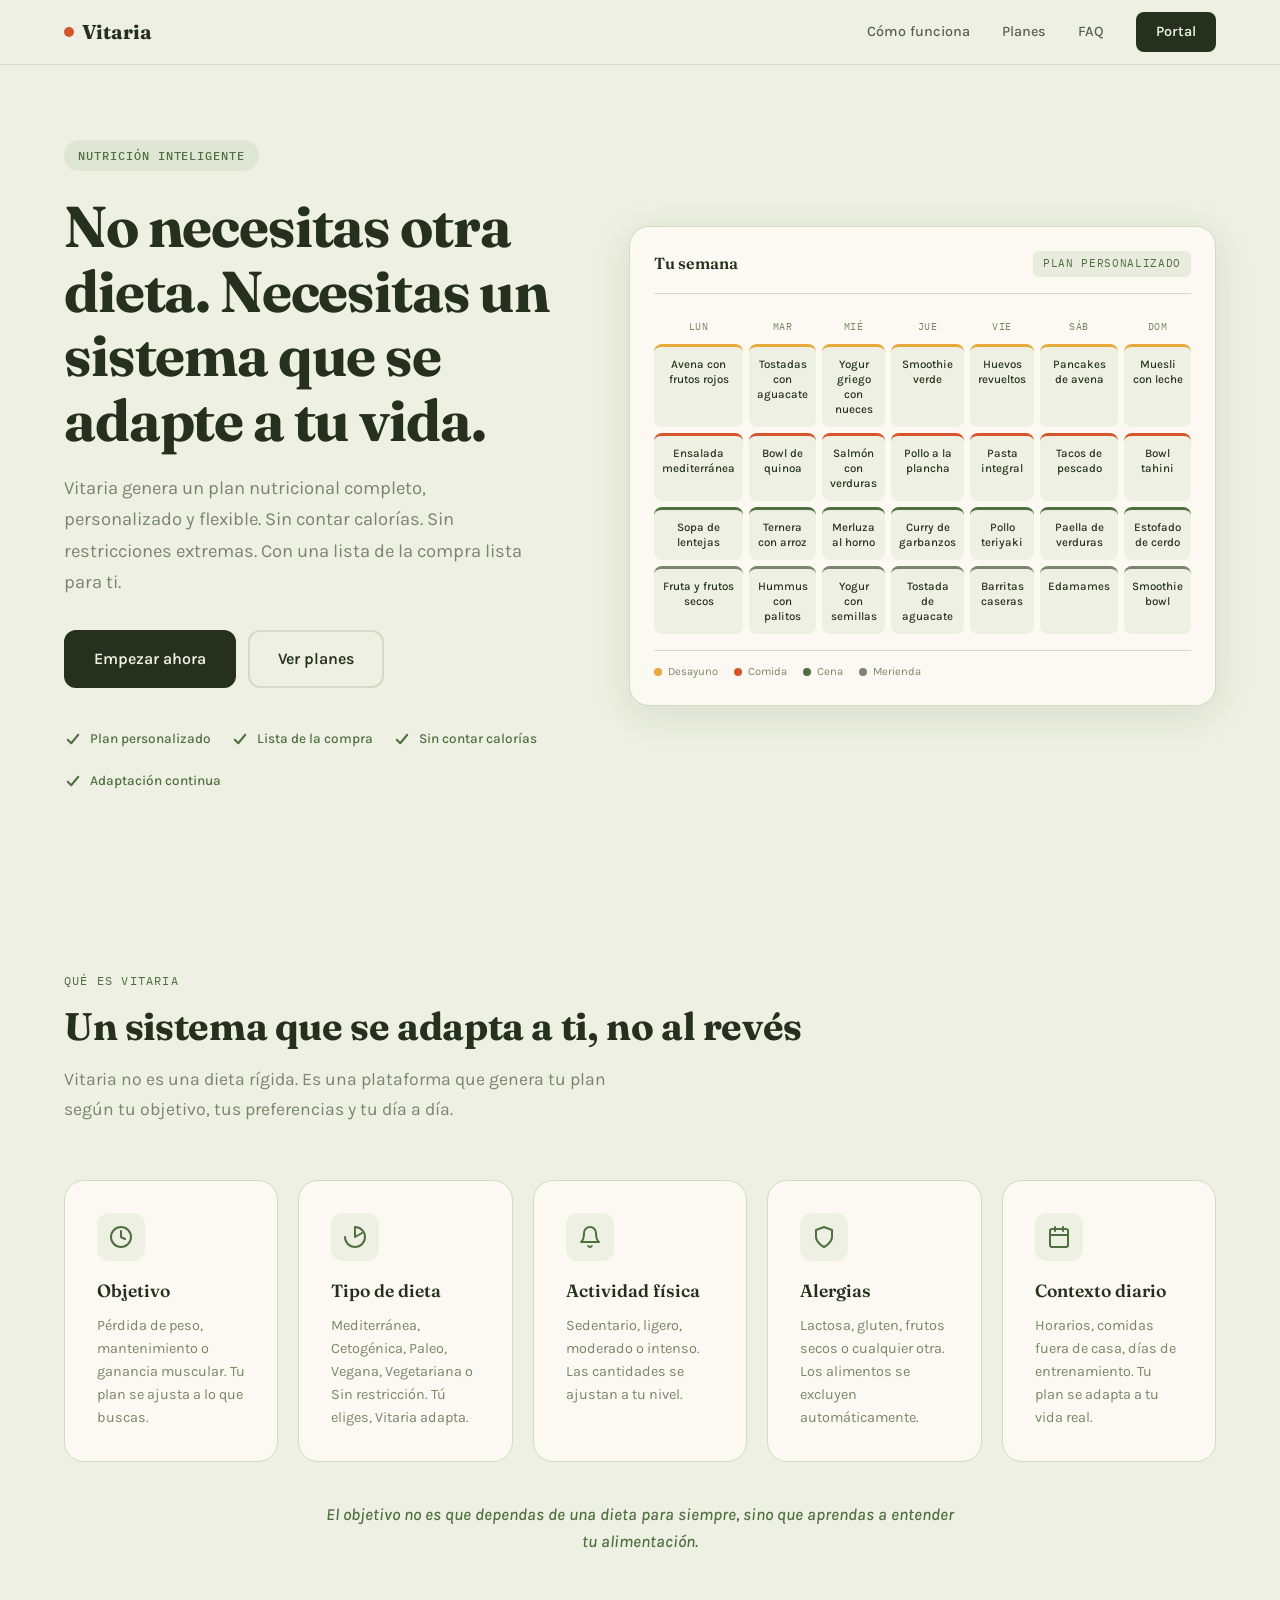
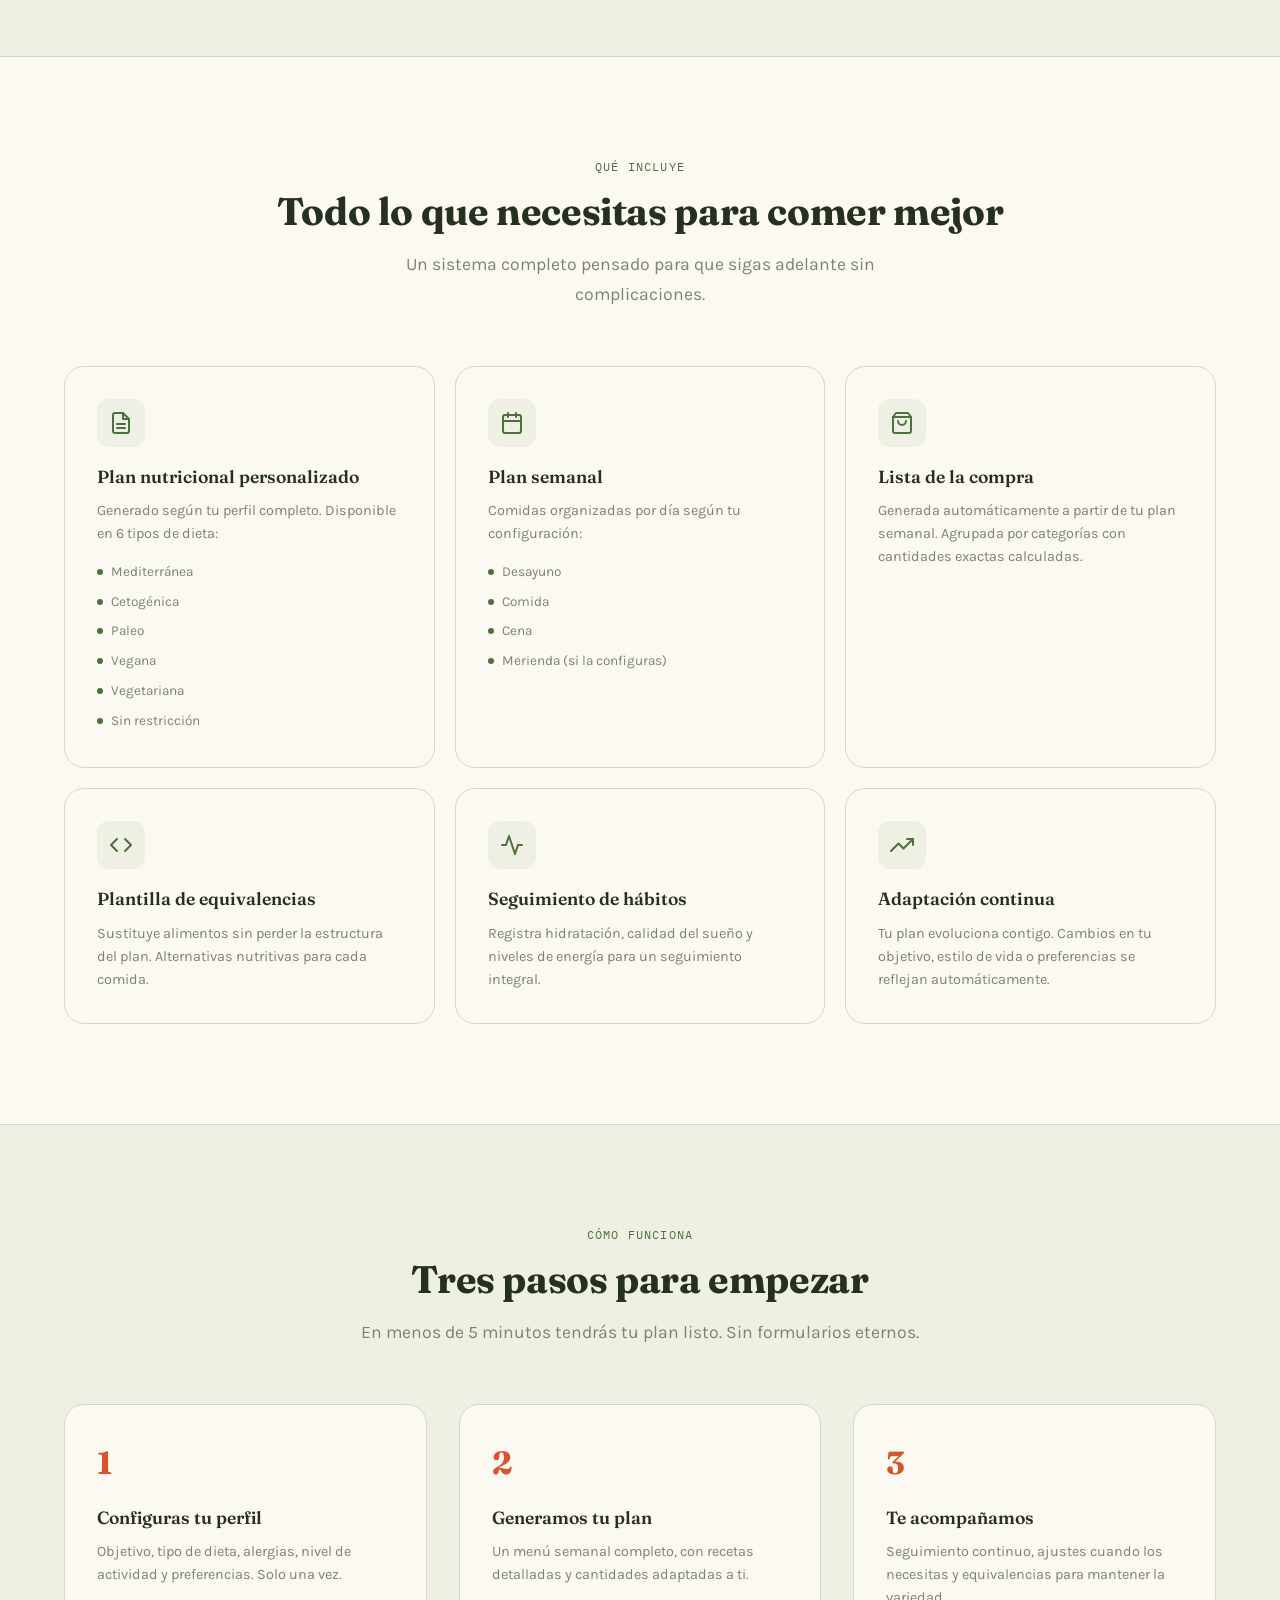
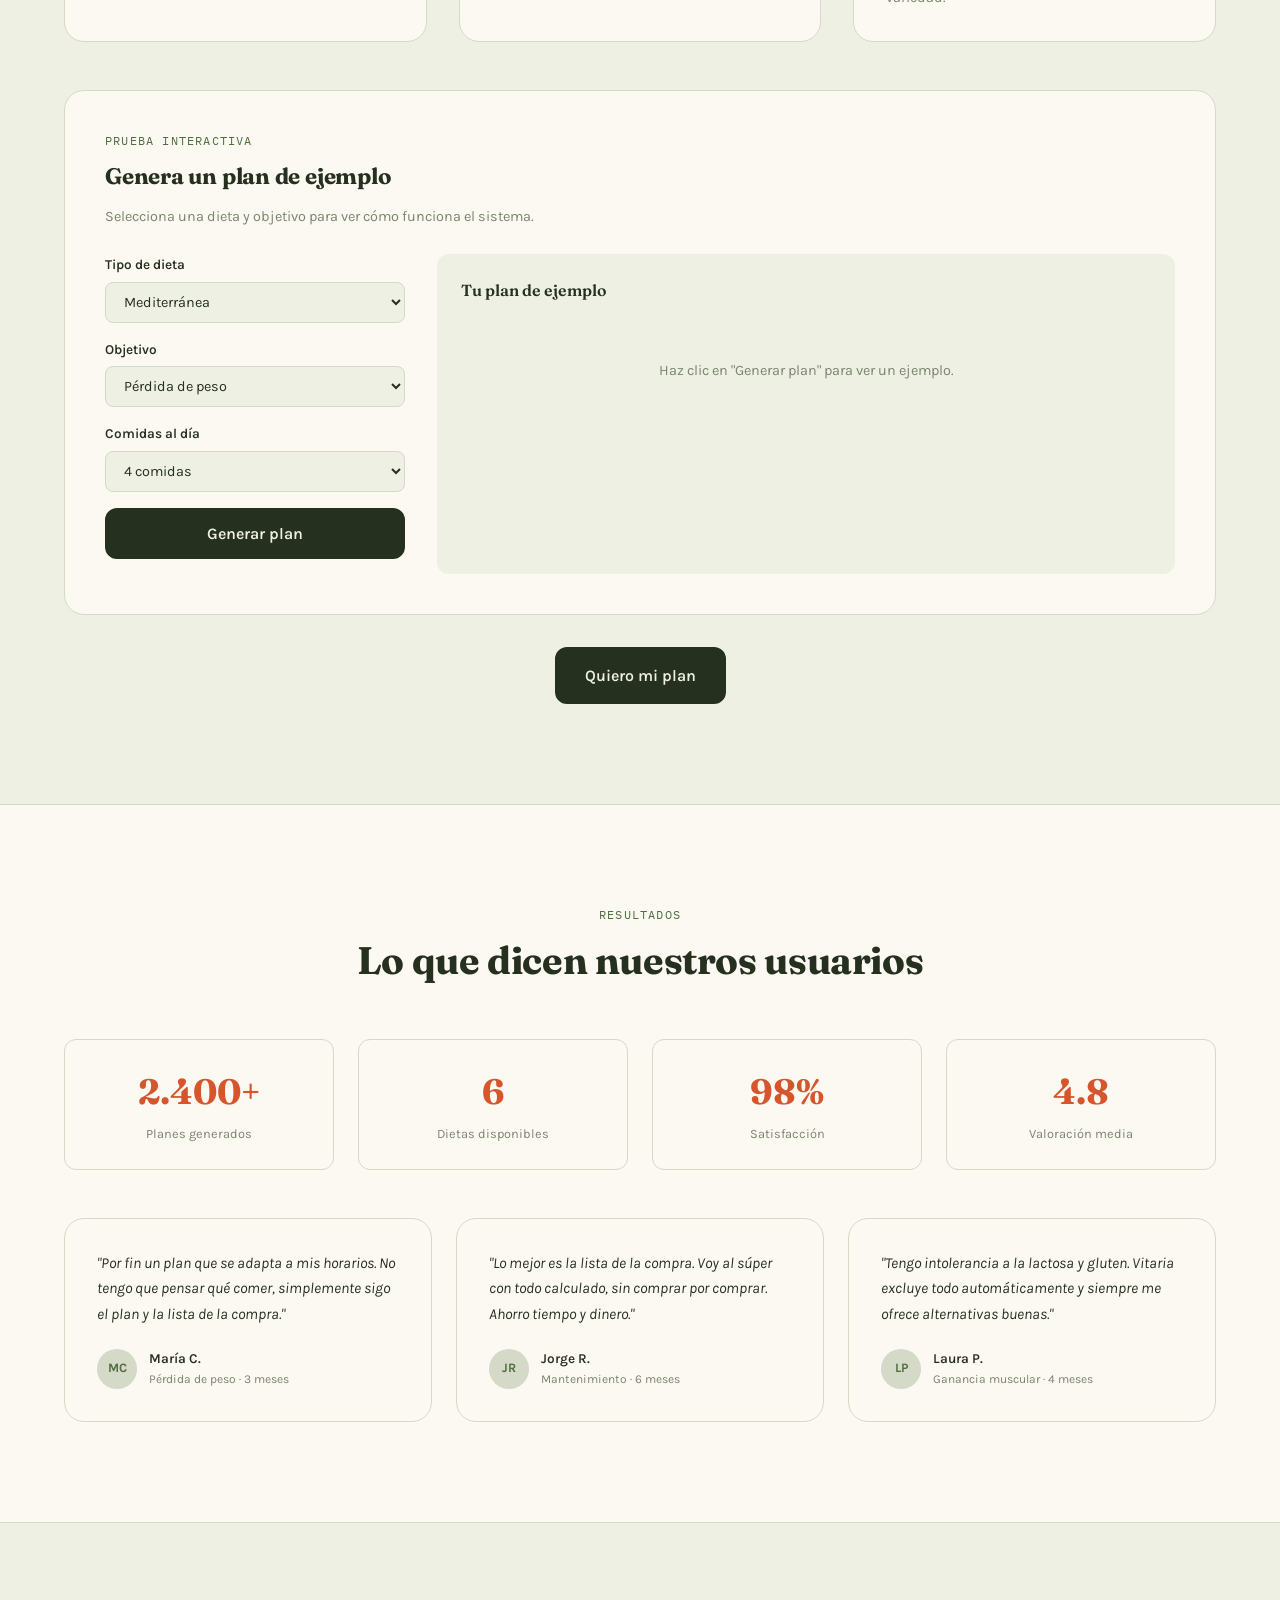
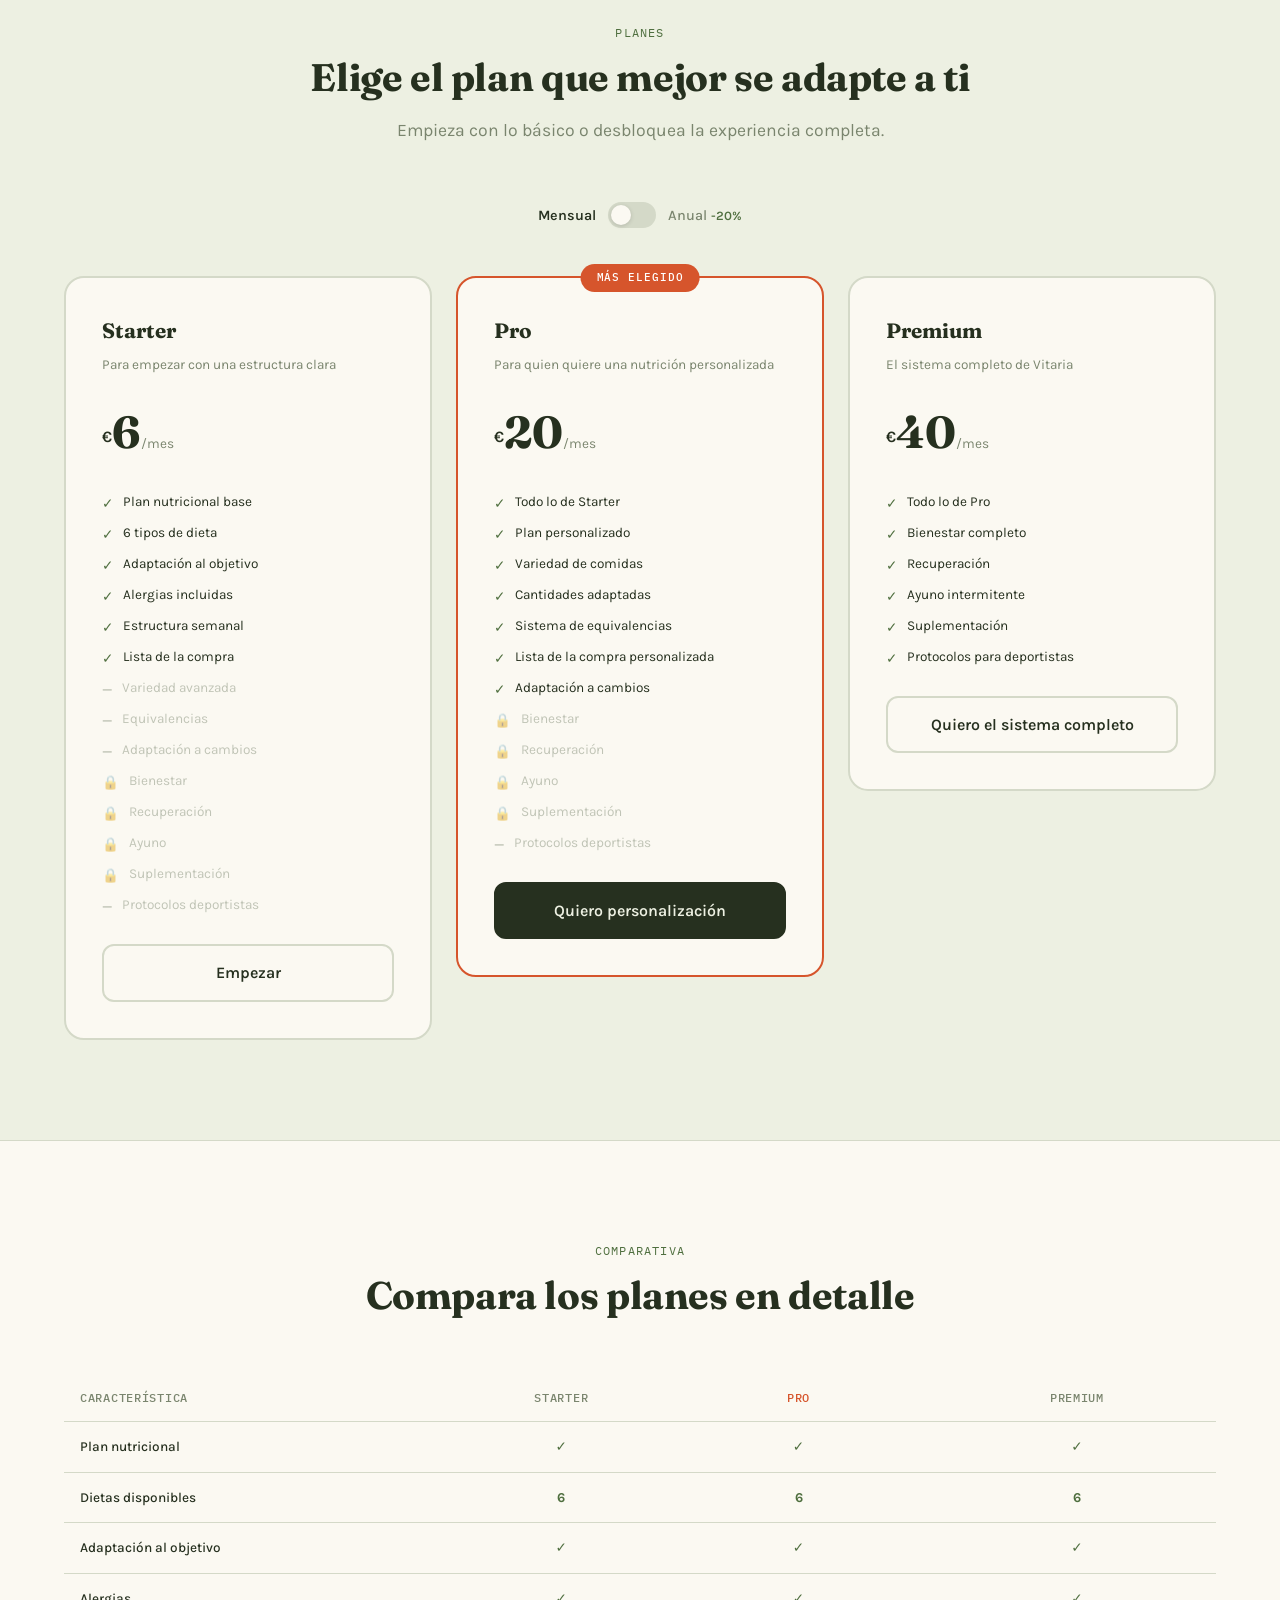
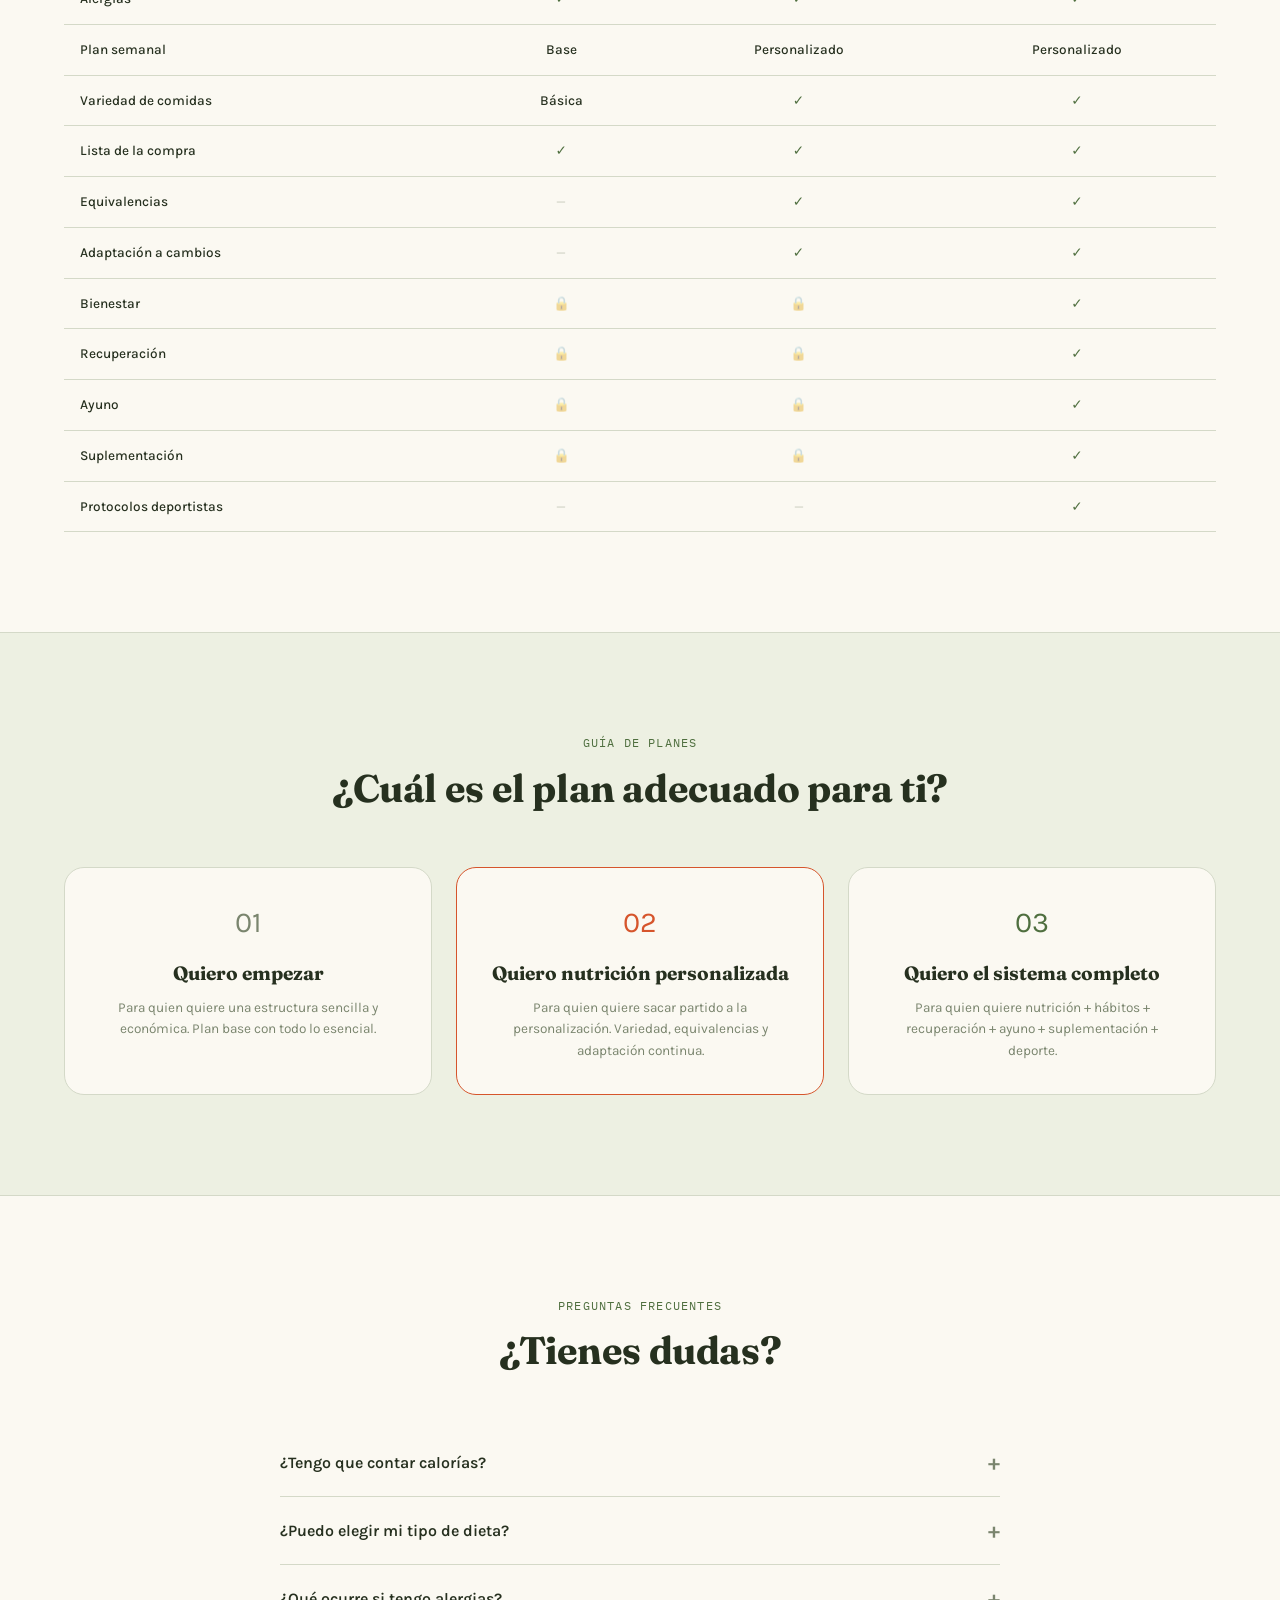
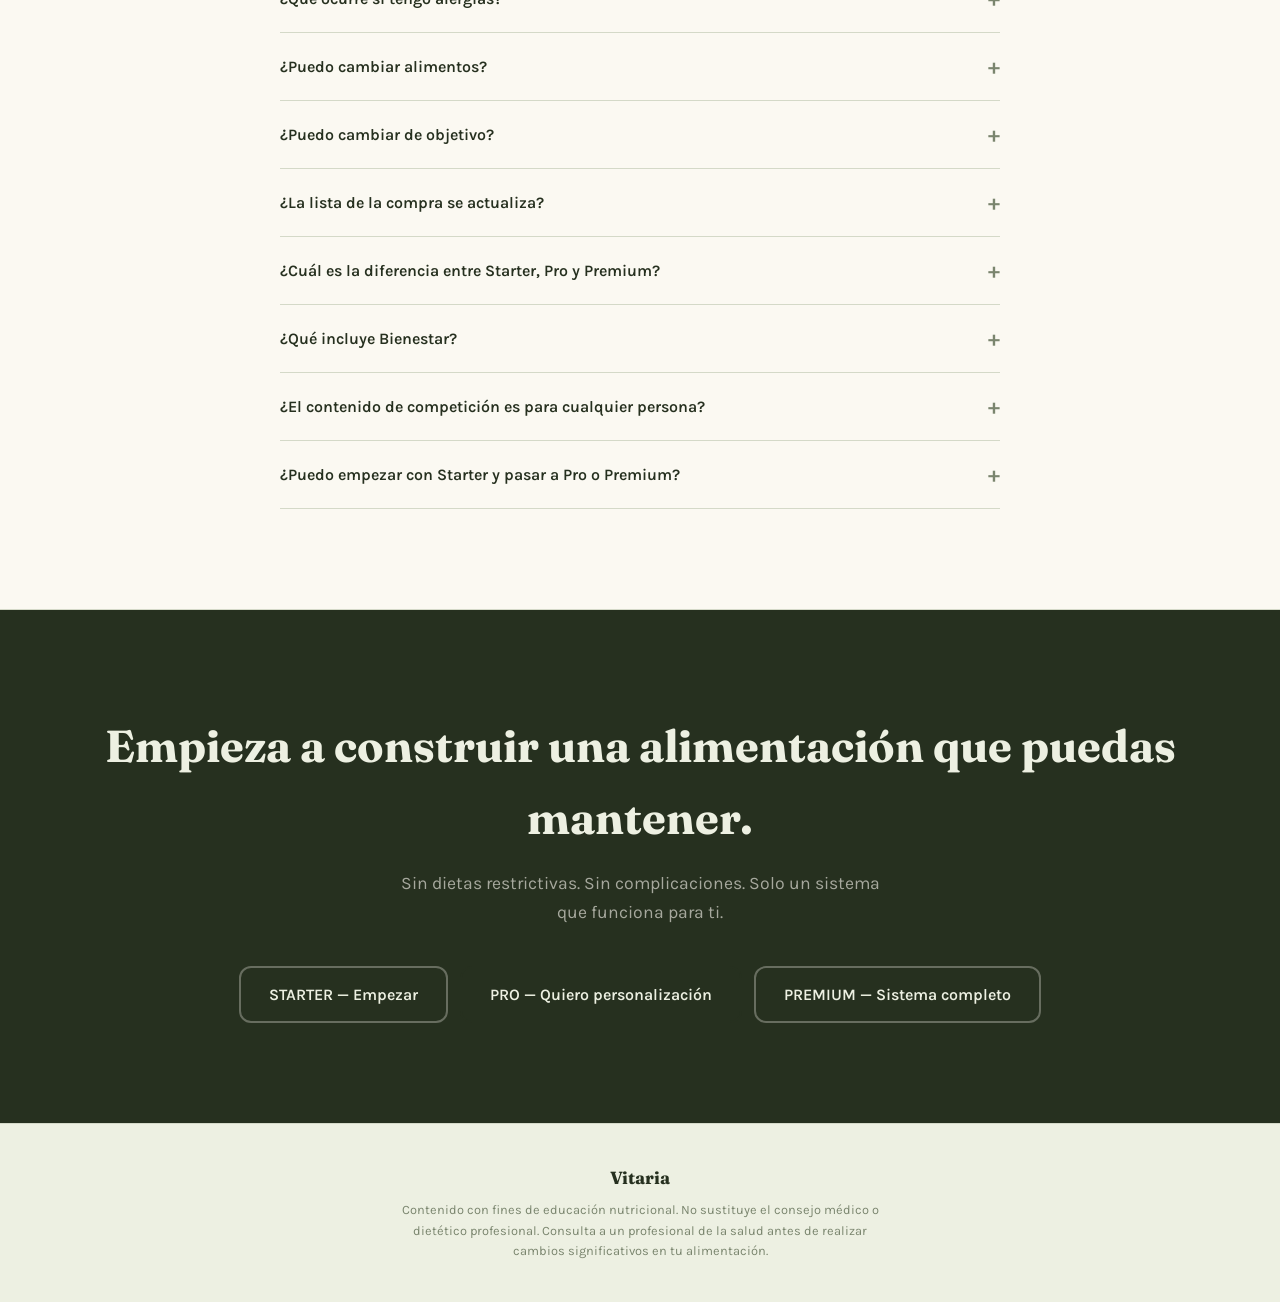
==== commit a9baeb8a: "Añadir Sin restricción + orden comidas en demo - Añadida 'Sin restricción' como 6ª opción de dieta e" ====
--- a/index.html
+++ b/index.html
@@ -399,7 +399,7 @@
           <svg width="24" height="24" viewBox="0 0 24 24" fill="none" stroke="currentColor" stroke-width="2" stroke-linecap="round" stroke-linejoin="round"><path d="M12 2a10 10 0 0 1 10 10c0 5.52-4.48 10-10 10S2 17.52 2 12"/><path d="M12 2v10l7-4"/></svg>
         </div>
         <h3>Tipo de dieta</h3>
-        <p>Mediterránea, Cetogénica, Paleo, Vegana o Vegetariana. Tú eliges, Vitaria adapta.</p>
+        <p>Mediterránea, Cetogénica, Paleo, Vegana, Vegetariana o Sin restricción. Tú eliges, Vitaria adapta.</p>
       </div>
       <div class="card">
         <div class="card-icon">
@@ -441,13 +441,14 @@
           <svg width="24" height="24" viewBox="0 0 24 24" fill="none" stroke="currentColor" stroke-width="2" stroke-linecap="round" stroke-linejoin="round"><path d="M14 2H6a2 2 0 0 0-2 2v16a2 2 0 0 0 2 2h12a2 2 0 0 0 2-2V8z"/><polyline points="14 2 14 8 20 8"/><line x1="16" y1="13" x2="8" y2="13"/><line x1="16" y1="17" x2="8" y2="17"/></svg>
         </div>
         <h3>Plan nutricional personalizado</h3>
-        <p>Generado según tu perfil completo. Disponible en 5 tipos de dieta:</p>
+        <p>Generado según tu perfil completo. Disponible en 6 tipos de dieta:</p>
         <ul>
           <li>Mediterránea</li>
           <li>Cetogénica</li>
           <li>Paleo</li>
           <li>Vegana</li>
           <li>Vegetariana</li>
+          <li>Sin restricción</li>
         </ul>
       </div>
       <div class="card">
@@ -535,6 +536,7 @@
               <option value="paleo">Paleo</option>
               <option value="vegana">Vegana</option>
               <option value="vegetariana">Vegetariana</option>
+              <option value="todos">Sin restricción</option>
             </select>
           </div>
           <div>
@@ -583,7 +585,7 @@
         <div class="label">Planes generados</div>
       </div>
       <div class="stat-card">
-        <div class="number">5</div>
+        <div class="number">6</div>
         <div class="label">Dietas disponibles</div>
       </div>
       <div class="stat-card">
@@ -655,7 +657,7 @@
         </div>
         <ul class="plan-features">
           <li><span class="check">✓</span> Plan nutricional base</li>
-          <li><span class="check">✓</span> 5 tipos de dieta</li>
+          <li><span class="check">✓</span> 6 tipos de dieta</li>
           <li><span class="check">✓</span> Adaptación al objetivo</li>
           <li><span class="check">✓</span> Alergias incluidas</li>
           <li><span class="check">✓</span> Estructura semanal</li>
@@ -744,9 +746,9 @@
           </tr>
           <tr>
             <td>Dietas disponibles</td>
-            <td class="feat-yes">5</td>
-            <td class="feat-yes">5</td>
-            <td class="feat-yes">5</td>
+            <td class="feat-yes">6</td>
+            <td class="feat-yes">6</td>
+            <td class="feat-yes">6</td>
           </tr>
           <tr>
             <td>Adaptación al objetivo</td>
@@ -867,7 +869,7 @@
       </div>
       <div class="faq-item">
         <button class="faq-question">¿Puedo elegir mi tipo de dieta?<span class="icon">+</span></button>
-        <div class="faq-answer"><div class="faq-answer-inner">Sí. Puedes elegir entre Mediterránea, Cetogénica, Paleo, Vegana y Vegetariana. Tu plan se genera en base a la dieta que prefieras.</div></div>
+        <div class="faq-answer"><div class="faq-answer-inner">Sí. Puedes elegir entre Mediterránea, Cetogénica, Paleo, Vegana, Vegetariana o Sin restricción. Tu plan se genera en base a la dieta que prefieras.</div></div>
       </div>
       <div class="faq-item">
         <button class="faq-question">¿Qué ocurre si tengo alergias?<span class="icon">+</span></button>
@@ -1133,6 +1135,26 @@
         cn: ['Sopa de verduras con huevo','Risotto de champiñones doble','Guiso de verduras con queso gratinado','Tortilla española grande','Crema de calabaza con queso','Estofado de legumbres con huevo','Cazuela de verduras con queso y huevo'],
         m: ['Batido proteico vegetariano','Frutos secos dobles','Hummus con pan integral','Yogur griego con nueces','Huevos y queso','Barrita proteica','Tostada doble con aguacate y huevo']
       }
+    },
+    todos: {
+      perdida: {
+        d: ['Tostada integral con aguacate y huevo','Yogur griego con fruta y nueces','Avena con plátano y canela','Huevos revueltos con espinacas','Batido de frutos rojos','Tostada de centeno con tomate','Muesli con leche y fruta'],
+        c: ['Pechuga de pollo con arroz y brócoli','Ensalada de quinoa con vegetales','Salmón al horno con patata y ensalada','Ternera a la plancha con verduras','Bowl de arroz con pollo y aguacate','Pasta integral con verduras asadas','Lentejas con verduras y arroz'],
+        cn: ['Crema de calabacín con huevo cocido','Pescado a la plancha con ensalada','Tortilla de espinacas y patata','Sopa de verduras con fideos','Merluza al horno con verduras','Tofu salteado con vegetales','Pollo al horno con verduras'],
+        m: ['Fruta fresca y frutos secos','Yogur con semillas de chía','Hummus con palitos de zanahoria','Tostada de aguacate','Barritas caseras sin azúcar','Batido verde','Edamames con sal marina']
+      },
+      mantenimiento: {
+        d: ['Huevos Benedict con aguacate','Tostada de costra de queso','Batido proteico con frutos rojos','Yogur griego con granola','Omelette de jamón y queso','Huevos revueltos con champiñones','Avena con fruta y nueces'],
+        c: ['Ensalada de salmón ahumado','Pollo al horno con queso','Ternera con espárragos','Salmón con salsa de eneldo','Pollo al curry','Bowl de carne y verduras','Atún con aguacate'],
+        cn: ['Sopa de res','Cerdo con coleslaw','Pollo con salsa de queso','Merluza con mantequilla de limón','Estofado de ternera','Albóndigas','Pavo con verduras'],
+        m: ['Queso y aceitunas','Nueces mixtas','Yogur de coco','Hummus con pan pita','Barrita energética','Mantequilla de almendras','Snack de pavo']
+      },
+      ganancia: {
+        d: ['Huevos con salmón y aguacate doble','Batido proteico grande','Tostada doble con huevo','Yogur griego con nueces y semillas','Omelette de 4 huevos con queso','Huevos revueltos con bacon','Batido de avena y fruta'],
+        c: ['Bowl de pollo grande','Salmón doble con espárragos','Ternera con queso y brócoli','Pollo al pesto con calabacín','Bowl de carne molida','Ensalada de atún con aguacate doble','Pollo con mantequilla de avellana'],
+        cn: ['Sopa de huesos con carne','Ternera con setas doble','Merluza con salsa de queso','Pollo al horno con queso gratinado','Estofado de res','Lomo de cerdo con crema','Albóndigas dobles'],
+        m: ['Batido proteico','Queso y frutos secos dobles','Yogur con semillas','Mantequilla de cacahuete','Barrita proteica','Nueces y aceite de oliva','Snack de pavo y queso']
+      }
     }
   };
 
@@ -1146,6 +1168,9 @@
     if (comidas >= 3) { types.push('d', 'c', 'cn'); }
     if (comidas >= 4) { types.push('m'); }
     if (comidas >= 5) { types.push('d'); }
+    types = types.filter(function(t, i) { return types.indexOf(t) === i; });
+    var order = { d: 1, c: 2, m: 3, cn: 4 };
+    types.sort(function(a, b) { return order[a] - order[b]; });
     var labels = { d: 'Desayuno', c: 'Comida', cn: 'Cena', m: 'Merienda' };
     var colors = { d: 'var(--yolk)', c: 'var(--tomato)', cn: 'var(--herb)', m: 'var(--muted)' };
     var html = '';
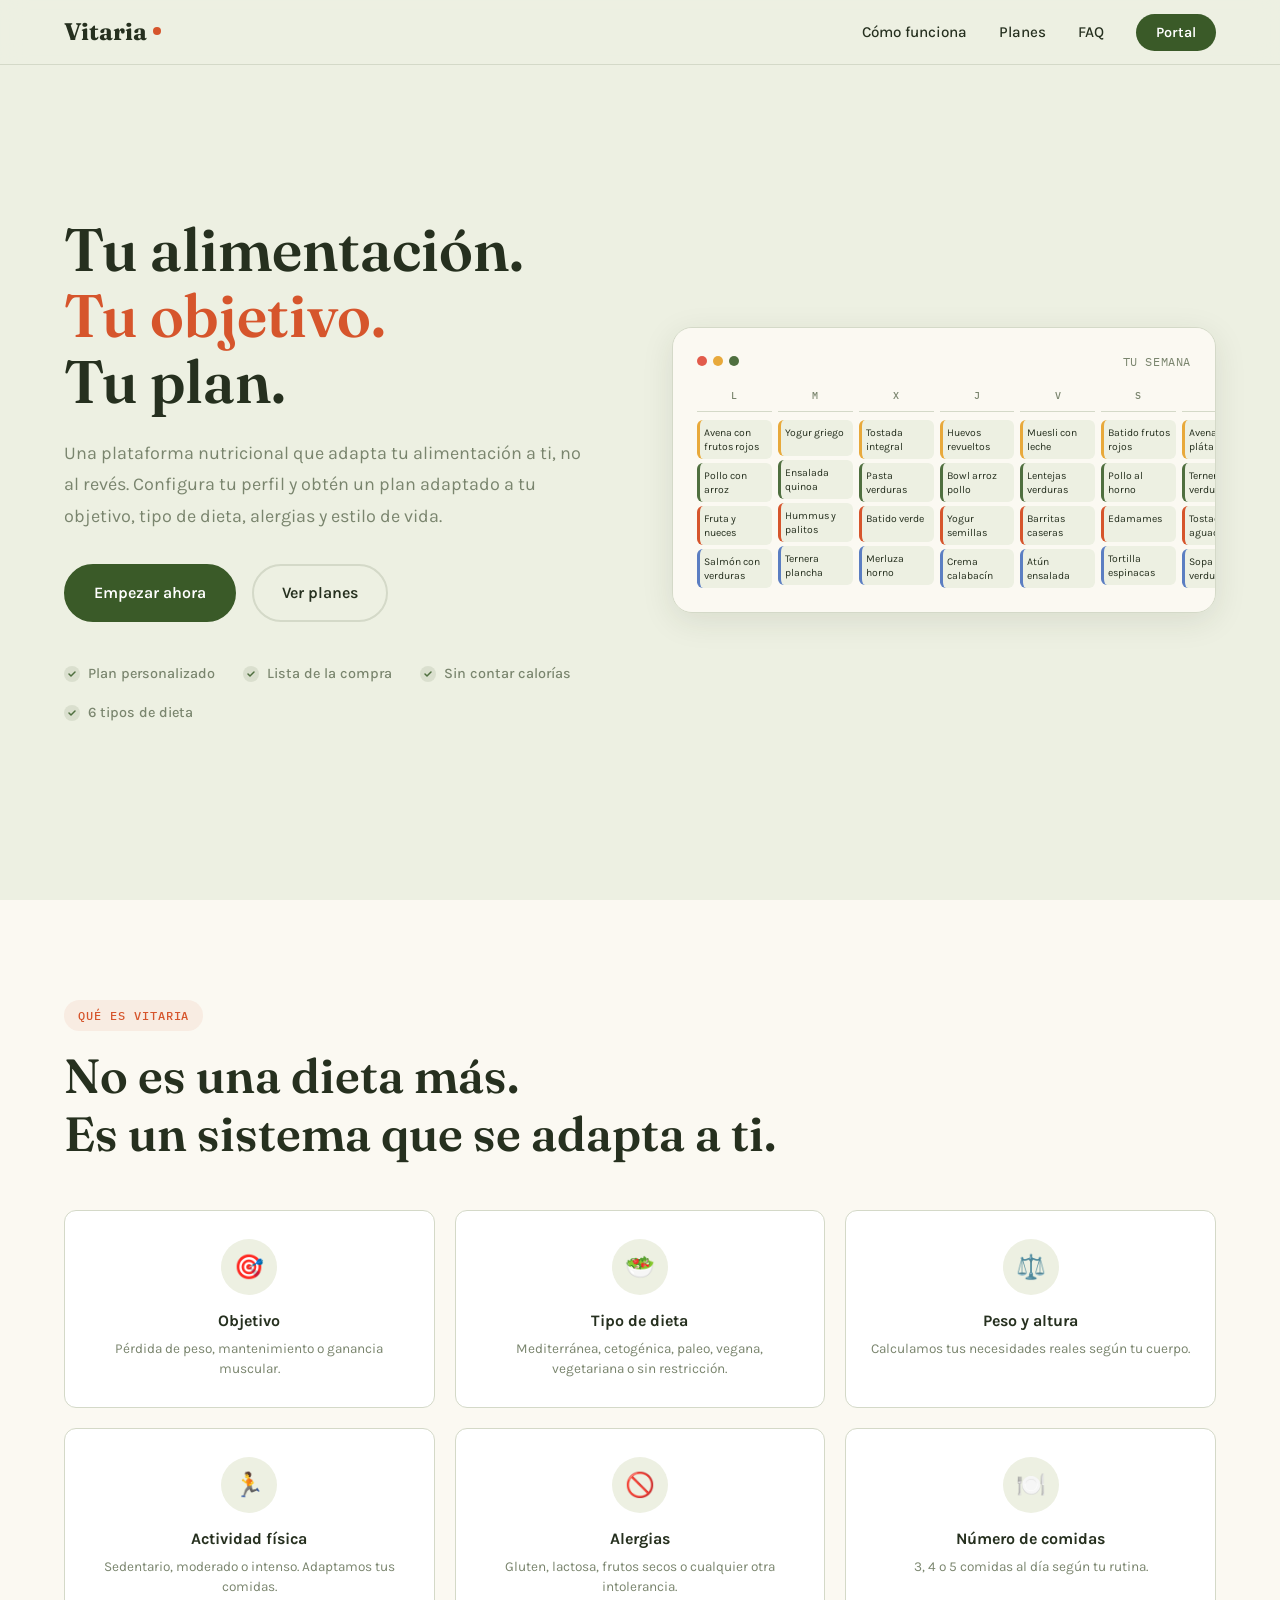
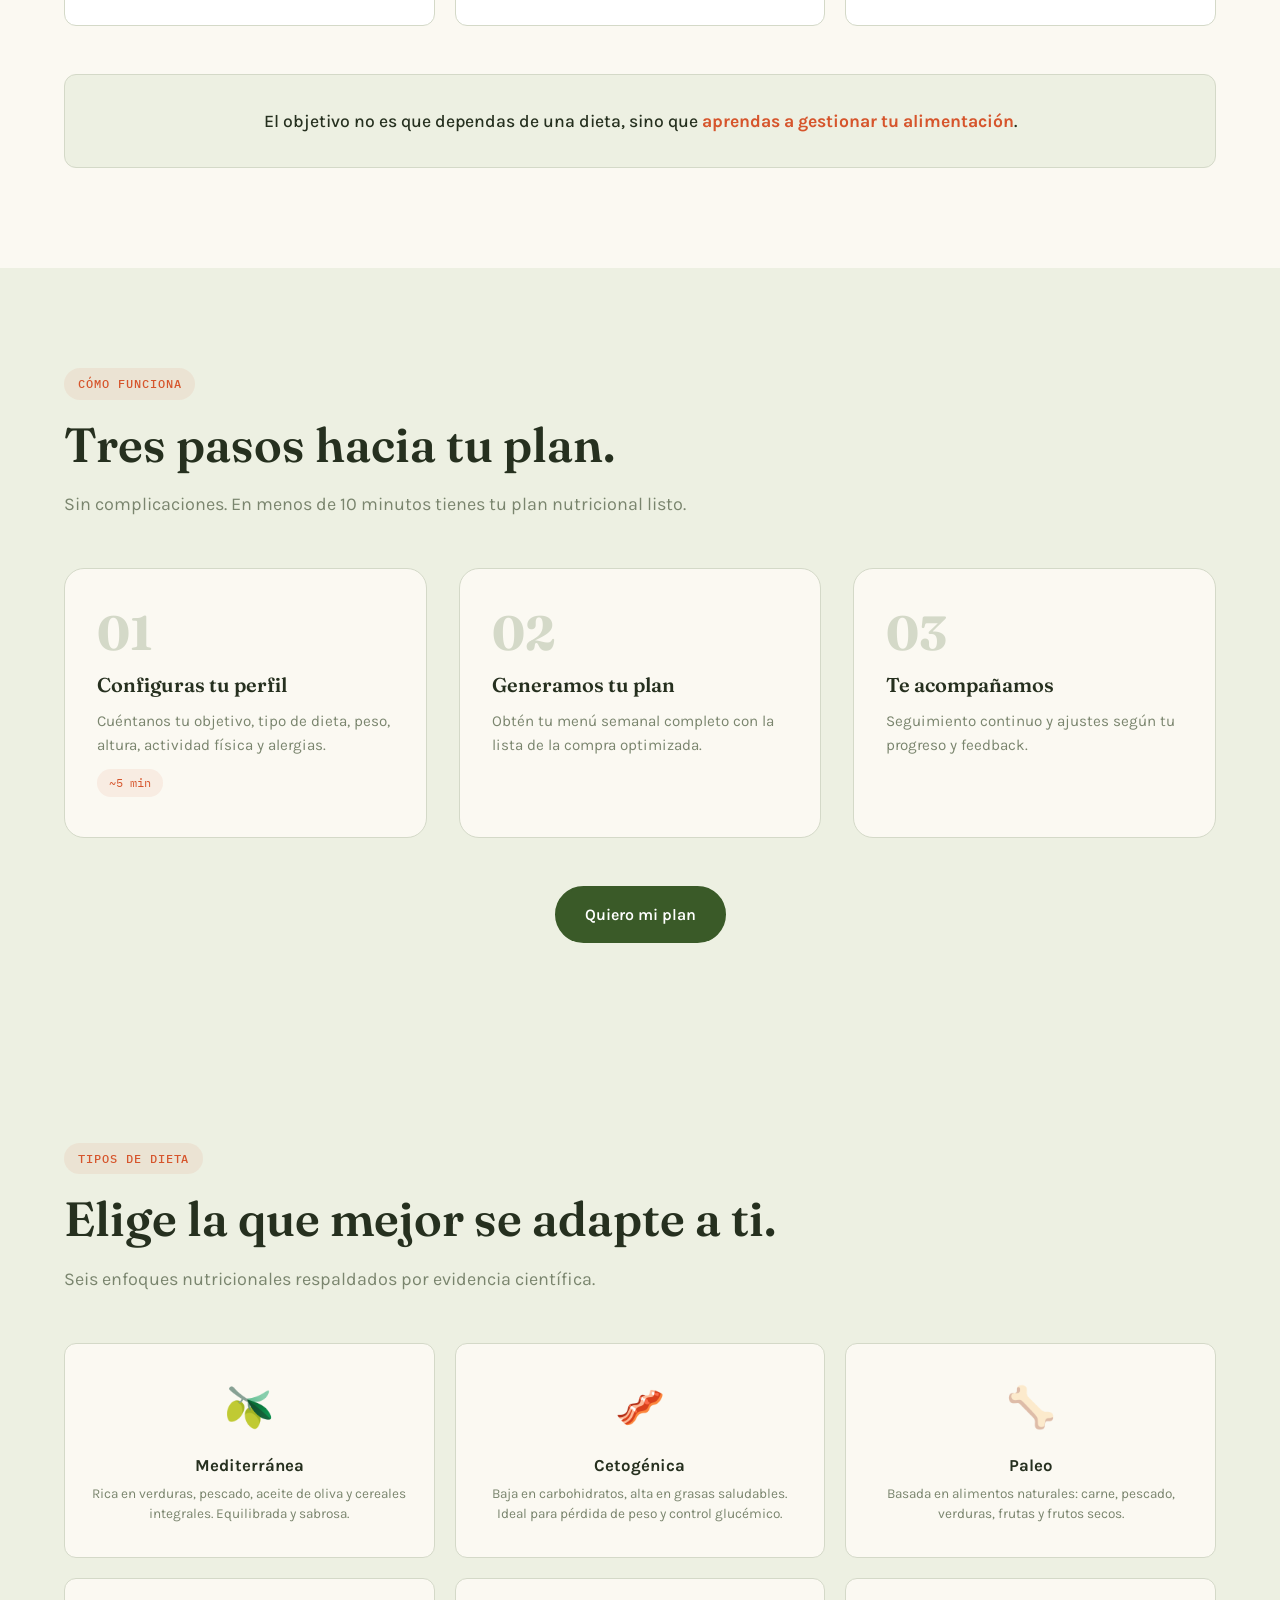
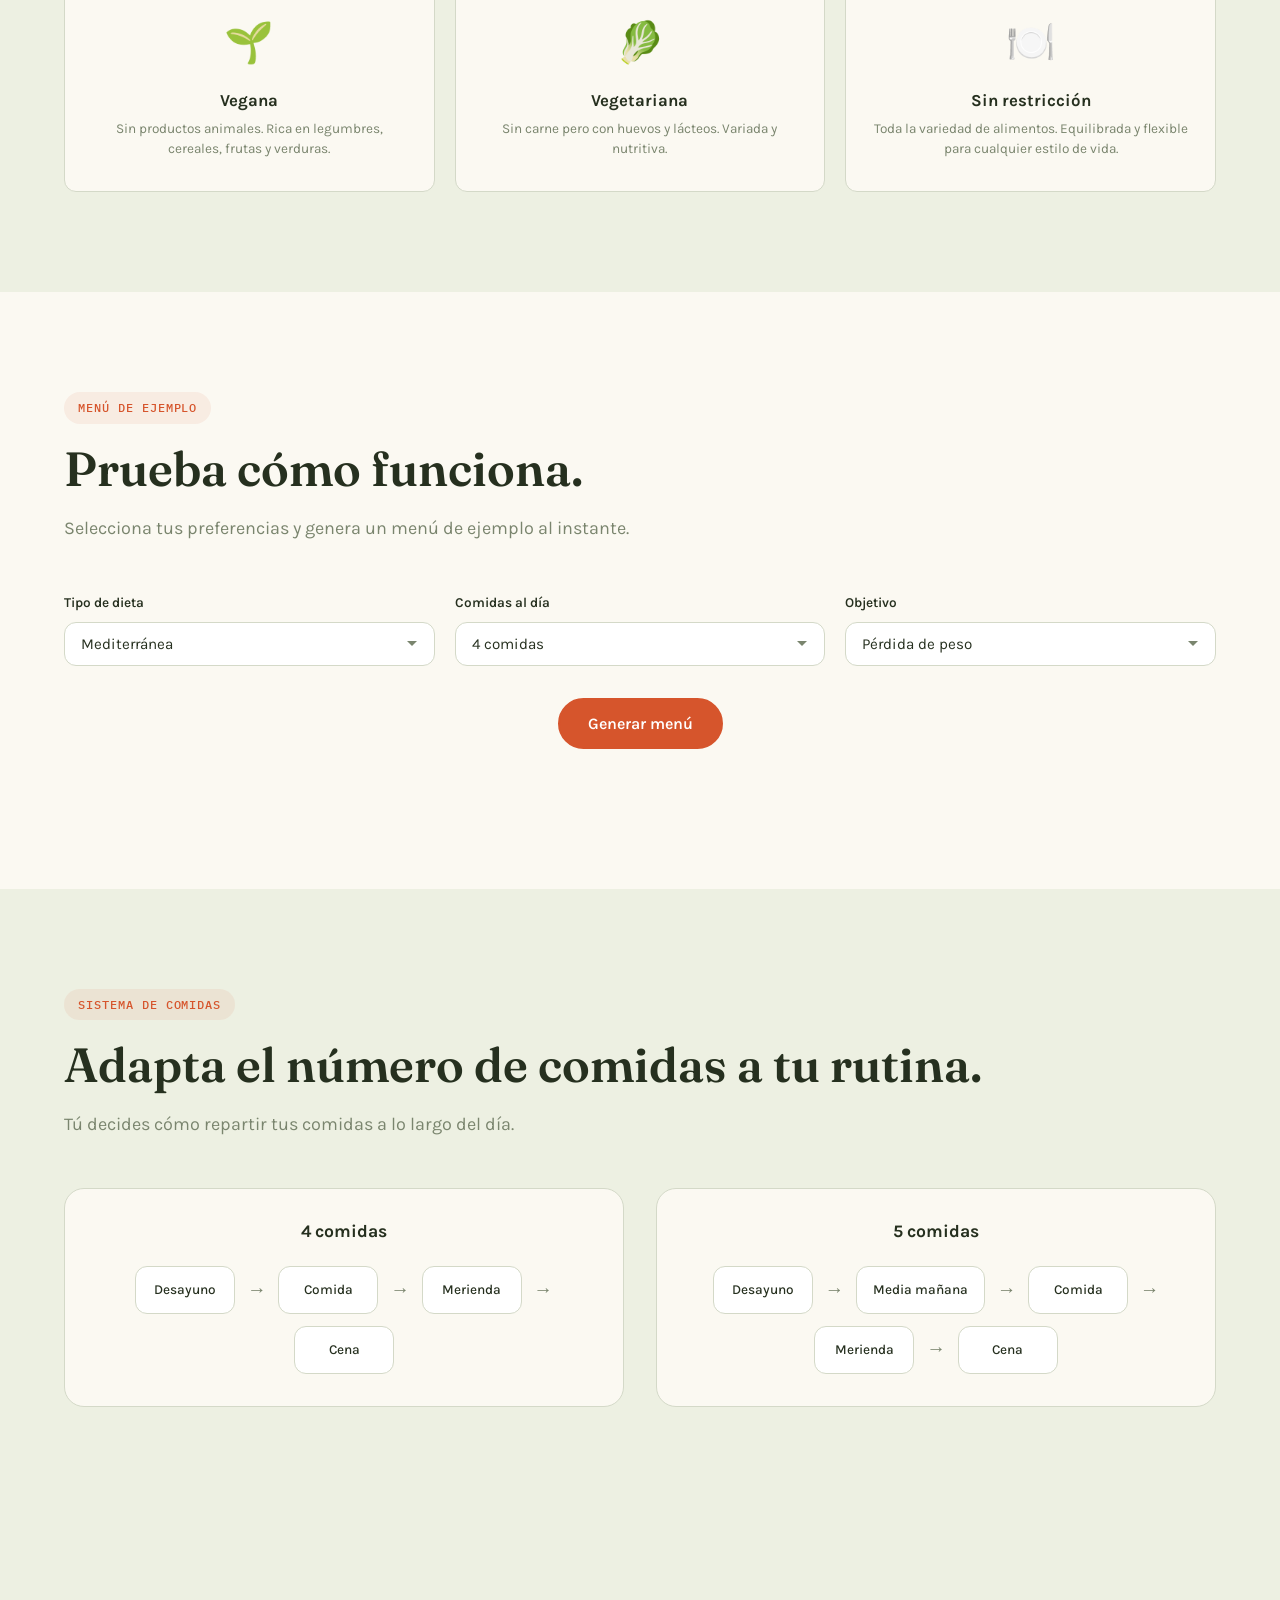
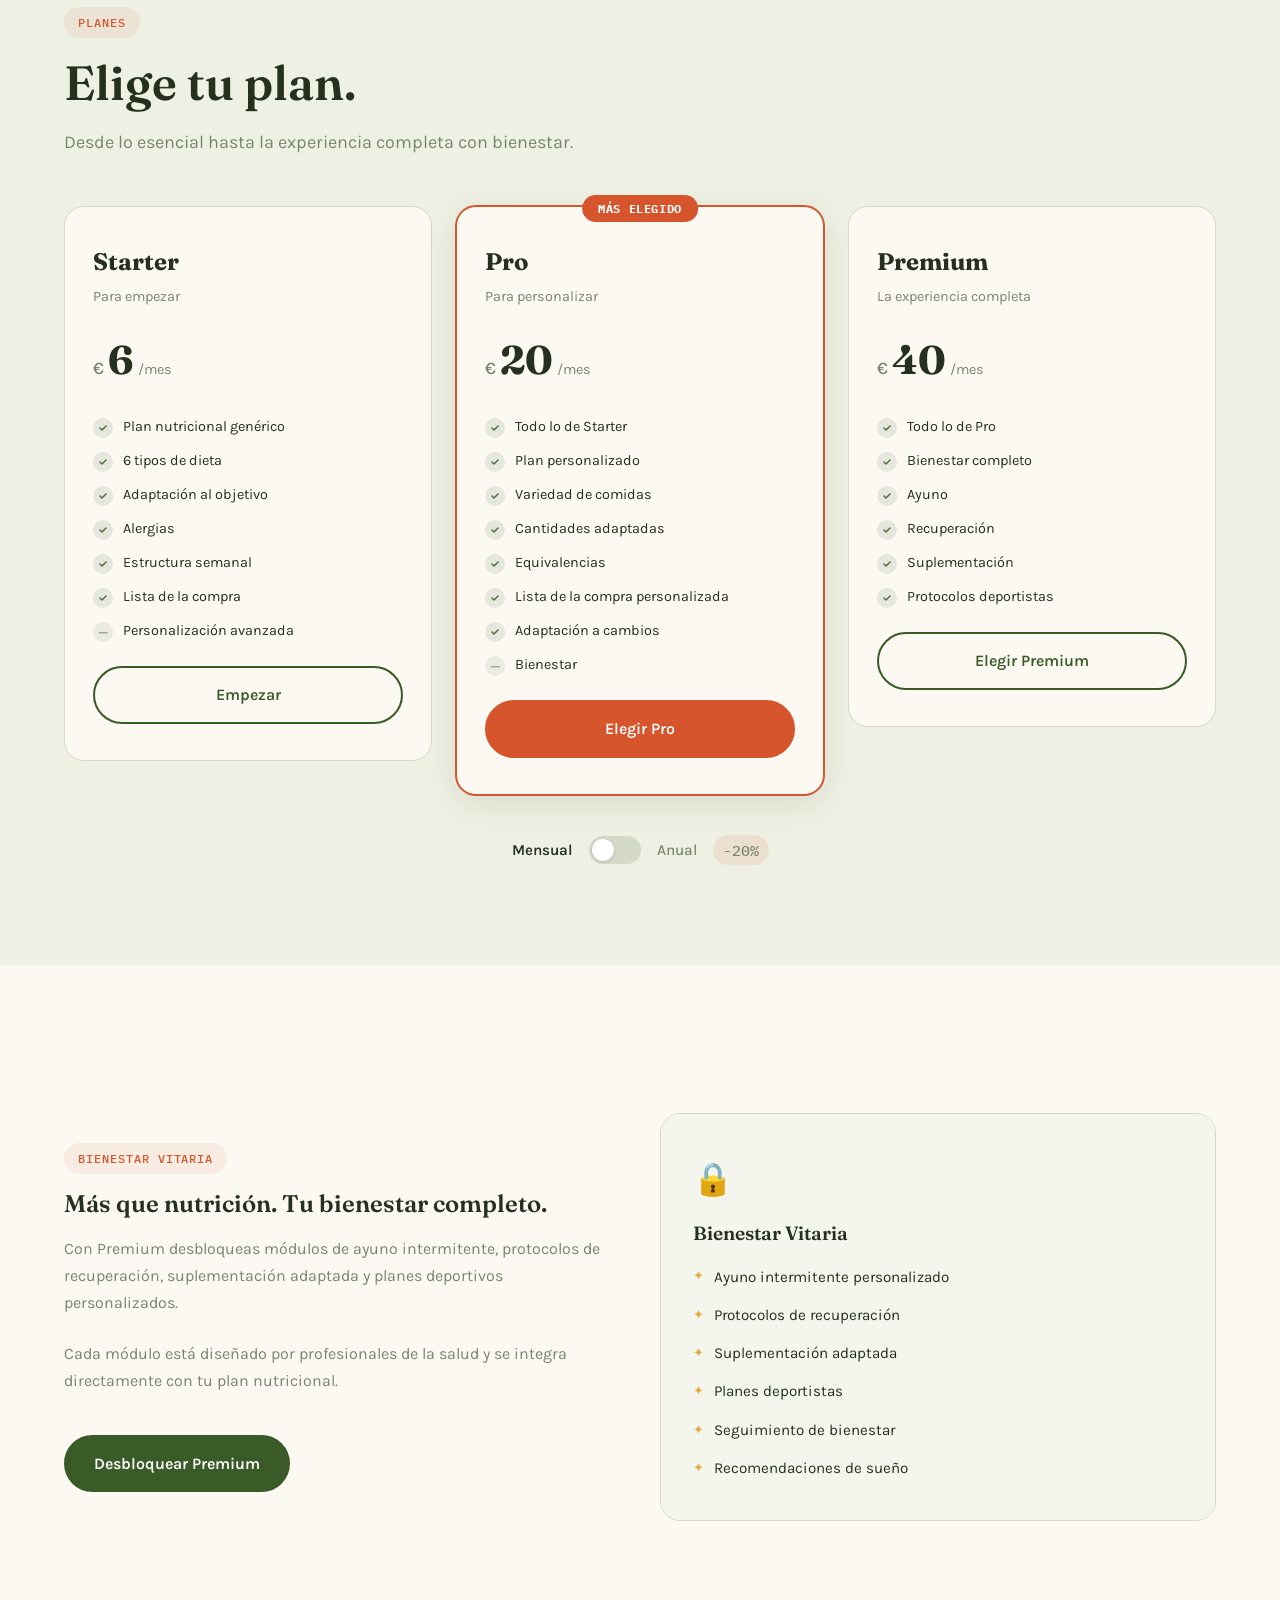
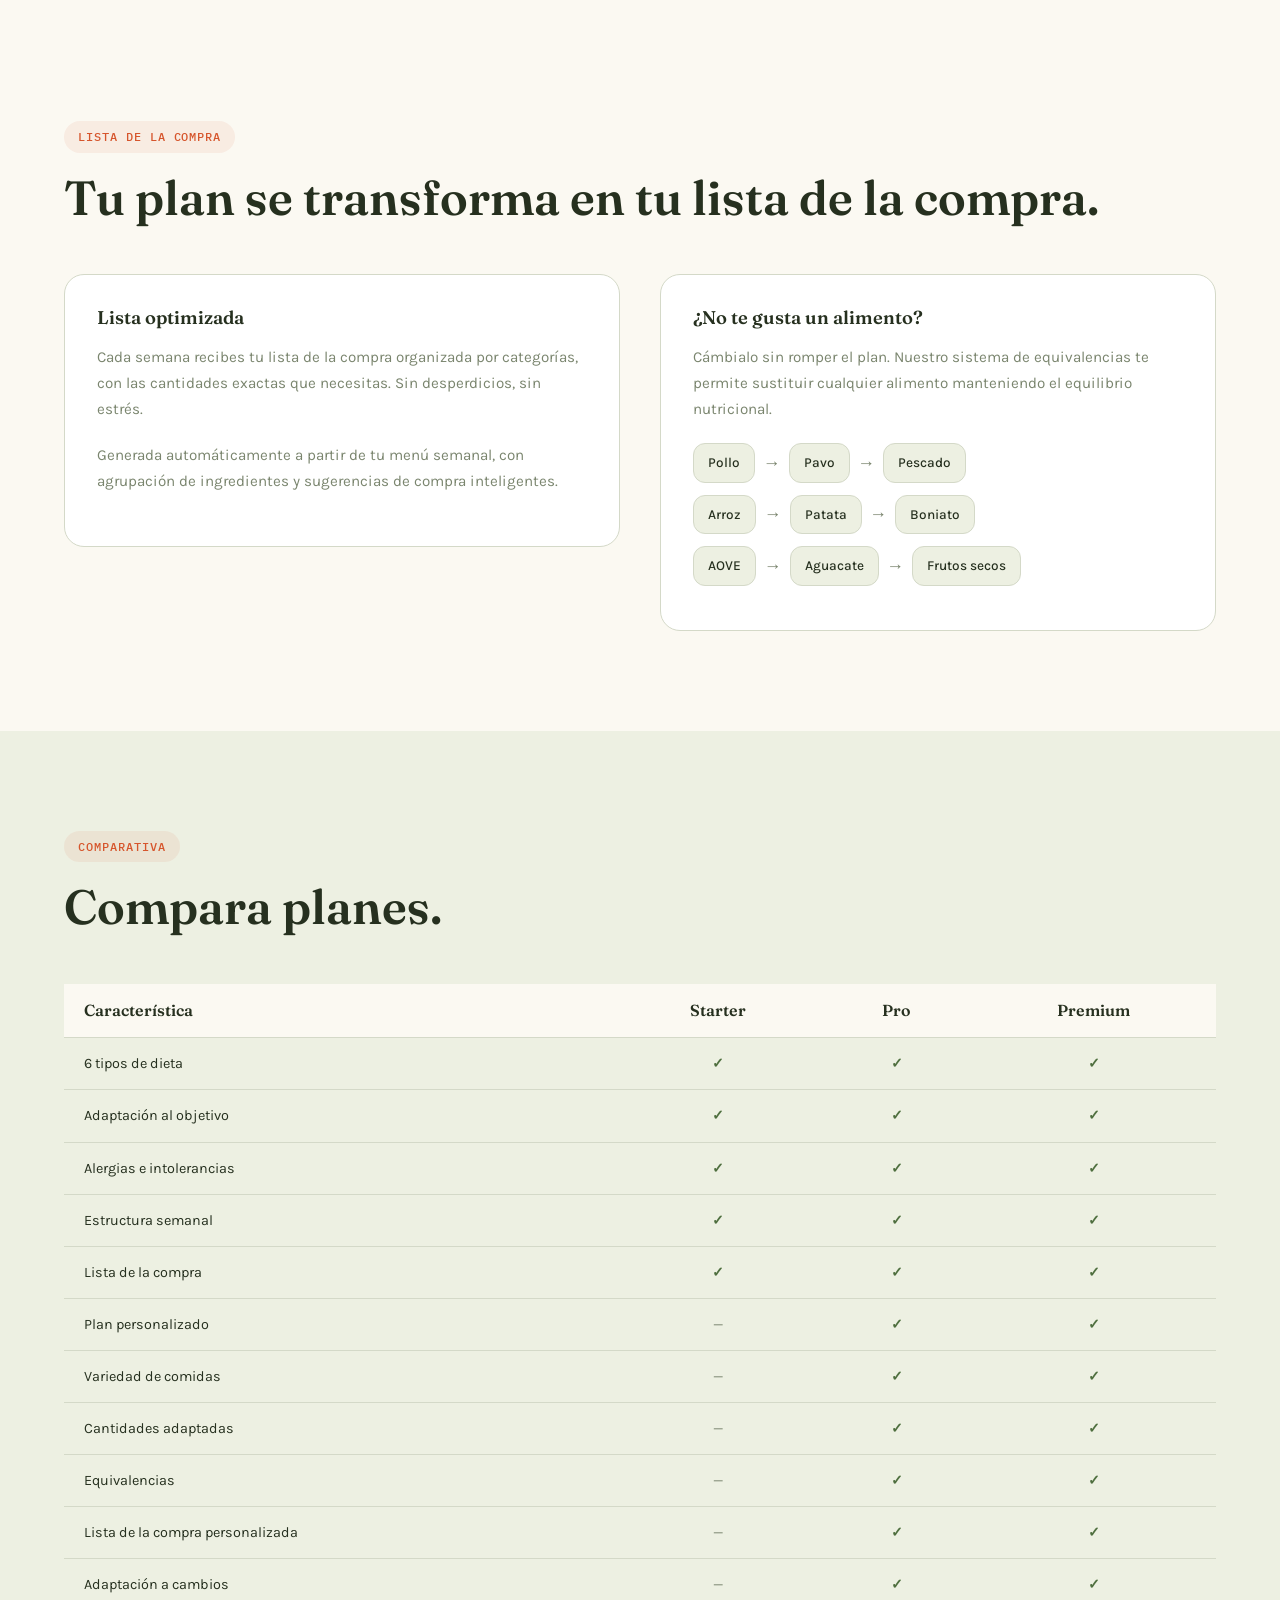
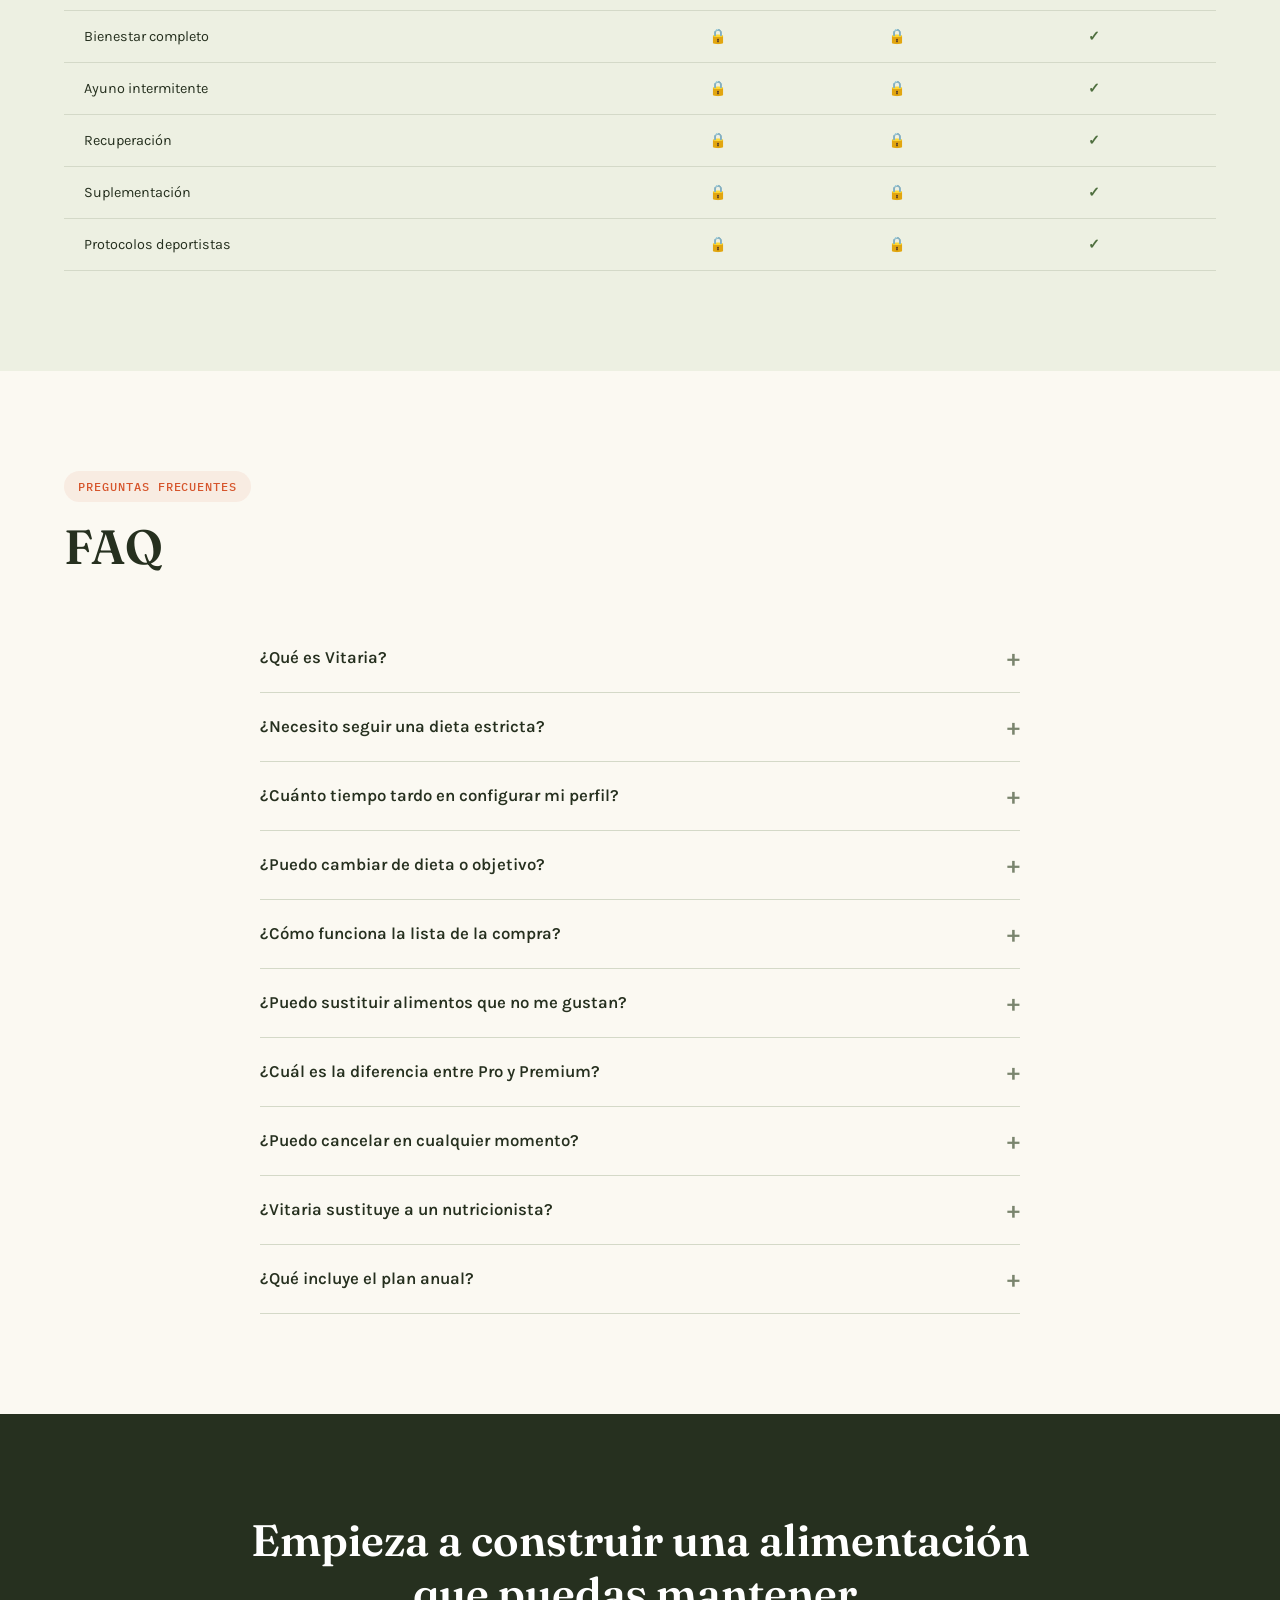
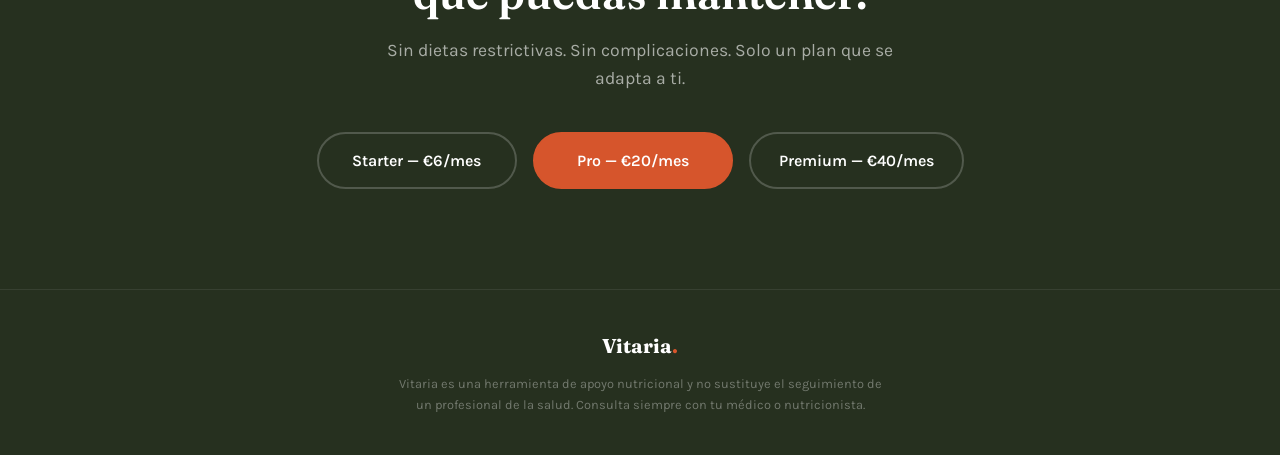
==== commit 79f4e766: "Landing page completa v3: menú interactivo, 6 dietas, planes claros - Hero: 'Tu alimentación. Tu obj" ====
--- a/index.html
+++ b/index.html
@@ -3,11 +3,10 @@
 <head>
 <meta charset="UTF-8">
 <meta name="viewport" content="width=device-width, initial-scale=1.0">
-<title>Vitaria — Nutrición personalizada que se adapta a tu vida</title>
-<meta name="description" content="Vitaria es un sistema de nutrición personalizado que se adapta a tu objetivo, tipo de dieta, alergias y estilo de vida. Sin contar calorías.">
+<title>Vitaria — Tu alimentación. Tu objetivo. Tu plan.</title>
 <link rel="preconnect" href="https://fonts.googleapis.com">
 <link rel="preconnect" href="https://fonts.gstatic.com" crossorigin>
-<link href="https://fonts.googleapis.com/css2?family=Fraunces:ital,opsz,wght@0,9..144,300..900;1,9..144,300..900&family=IBM+Plex+Mono:wght@400;500&family=Karla:wght@300;400;500;600;700&display=swap" rel="stylesheet">
+<link href="https://fonts.googleapis.com/css2?family=Fraunces:ital,opsz,wght@0,9..144,300..900;1,9..144,300..900&family=Karla:wght@300;400;500;600;700&family=IBM+Plex+Mono:wght@400;500&display=swap" rel="stylesheet">
 <style>
 :root {
   --bg: #EDF0E2;
@@ -19,808 +18,1529 @@
   --accent: #3A5A28;
   --muted: #7A856E;
   --border: #D4D9C8;
+  --white: #ffffff;
+  --shadow-sm: 0 1px 3px rgba(38,48,31,0.06);
+  --shadow-md: 0 4px 16px rgba(38,48,31,0.08);
+  --shadow-lg: 0 8px 32px rgba(38,48,31,0.10);
   --radius: 12px;
   --radius-lg: 20px;
-  --shadow: 0 2px 16px rgba(38,48,31,.06);
-  --shadow-lg: 0 8px 40px rgba(38,48,31,.10);
-  --max-w: 1200px;
-  --font-heading: 'Fraunces', Georgia, serif;
-  --font-body: 'Karla', system-ui, sans-serif;
-  --font-mono: 'IBM Plex Mono', monospace;
-}
-*, *::before, *::after { box-sizing: border-box; margin: 0; padding: 0; }
-html { scroll-behavior: smooth; scroll-padding-top: 80px; }
-body { font-family: var(--font-body); background: var(--bg); color: var(--ink); line-height: 1.6; -webkit-font-smoothing: antialiased; overflow-x: hidden; }
-img { max-width: 100%; display: block; }
-a { text-decoration: none; color: inherit; }
-ul { list-style: none; }
-.container { max-width: var(--max-w); margin: 0 auto; padding: 0 24px; }
-.sr-only { position: absolute; width: 1px; height: 1px; overflow: hidden; clip: rect(0,0,0,0); white-space: nowrap; border: 0; }
-
-/* Scroll Progress */
-.scroll-progress { position: fixed; top: 0; left: 0; height: 3px; background: var(--tomato); z-index: 1001; transition: width .1s linear; width: 0; }
+}
+*, *::before, *::after { margin: 0; padding: 0; box-sizing: border-box; }
+html { scroll-behavior: smooth; }
+body {
+  font-family: 'Karla', sans-serif;
+  background: var(--bg);
+  color: var(--ink);
+  line-height: 1.6;
+  -webkit-font-smoothing: antialiased;
+}
+h1, h2, h3, h4, h5 {
+  font-family: 'Fraunces', serif;
+  line-height: 1.2;
+  font-weight: 600;
+}
+.section { padding: 100px 0; }
+.container { max-width: 1200px; margin: 0 auto; padding: 0 24px; }
+.badge {
+  display: inline-block;
+  font-family: 'IBM Plex Mono', monospace;
+  font-size: 0.75rem;
+  font-weight: 500;
+  letter-spacing: 0.08em;
+  text-transform: uppercase;
+  color: var(--tomato);
+  background: rgba(214,85,44,0.08);
+  padding: 6px 14px;
+  border-radius: 100px;
+  margin-bottom: 16px;
+}
+.section-title {
+  font-size: clamp(2rem, 4vw, 3rem);
+  margin-bottom: 16px;
+  color: var(--ink);
+}
+.section-subtitle {
+  font-size: 1.125rem;
+  color: var(--muted);
+  max-width: 640px;
+  line-height: 1.7;
+}
+.btn {
+  display: inline-flex;
+  align-items: center;
+  justify-content: center;
+  gap: 8px;
+  padding: 14px 28px;
+  border-radius: 100px;
+  font-family: 'Karla', sans-serif;
+  font-size: 1rem;
+  font-weight: 600;
+  text-decoration: none;
+  border: 2px solid transparent;
+  cursor: pointer;
+  transition: all 0.25s ease;
+}
+.btn-solid {
+  background: var(--accent);
+  color: var(--white);
+  border-color: var(--accent);
+}
+.btn-solid:hover { background: var(--herb); border-color: var(--herb); }
+.btn-ghost {
+  background: transparent;
+  color: var(--ink);
+  border-color: var(--border);
+}
+.btn-ghost:hover { border-color: var(--ink); }
+.btn-tomato {
+  background: var(--tomato);
+  color: var(--white);
+  border-color: var(--tomato);
+}
+.btn-tomato:hover { background: #c04a25; border-color: #c04a25; }
+.btn-outline {
+  background: transparent;
+  color: var(--accent);
+  border-color: var(--accent);
+}
+.btn-outline:hover { background: var(--accent); color: var(--white); }
+
+/* Scroll progress */
+#scroll-progress {
+  position: fixed;
+  top: 0; left: 0;
+  width: 0%;
+  height: 3px;
+  background: var(--tomato);
+  z-index: 1001;
+  transition: width 0.1s linear;
+}
 
 /* NAV */
-.nav { position: fixed; top: 0; left: 0; right: 0; z-index: 1000; background: rgba(237,240,226,.92); backdrop-filter: blur(12px); -webkit-backdrop-filter: blur(12px); border-bottom: 1px solid var(--border); transition: box-shadow .3s; }
-.nav.scrolled { box-shadow: var(--shadow); }
-.nav-inner { max-width: var(--max-w); margin: 0 auto; padding: 0 24px; display: flex; align-items: center; justify-content: space-between; height: 64px; }
-.nav-brand { display: flex; align-items: center; gap: 8px; font-family: var(--font-heading); font-weight: 700; font-size: 1.25rem; }
-.nav-brand .dot { width: 10px; height: 10px; background: var(--tomato); border-radius: 50%; }
-.nav-links { display: flex; align-items: center; gap: 32px; }
-.nav-links a { font-size: .9rem; font-weight: 500; color: var(--ink); opacity: .75; transition: opacity .2s; }
-.nav-links a:hover { opacity: 1; }
-.nav-links .cta-link { background: var(--ink); color: var(--bg); padding: 8px 20px; border-radius: 8px; opacity: 1; font-weight: 600; transition: background .2s; }
-.nav-links .cta-link:hover { background: var(--accent); }
-.hamburger { display: none; flex-direction: column; gap: 5px; cursor: pointer; padding: 4px; background: none; border: none; }
-.hamburger span { display: block; width: 22px; height: 2px; background: var(--ink); border-radius: 2px; transition: all .3s; }
-.hamburger.active span:nth-child(1) { transform: rotate(45deg) translate(5px,5px); }
-.hamburger.active span:nth-child(2) { opacity: 0; }
-.hamburger.active span:nth-child(3) { transform: rotate(-45deg) translate(5px,-5px); }
-.mobile-menu { display: none; position: fixed; top: 64px; left: 0; right: 0; bottom: 0; background: var(--bg); padding: 32px 24px; flex-direction: column; gap: 8px; z-index: 999; }
-.mobile-menu.open { display: flex; }
-.mobile-menu a { font-size: 1.1rem; font-weight: 500; padding: 14px 0; border-bottom: 1px solid var(--border); display: block; }
-.mobile-menu a:last-child { border: none; background: var(--ink); color: var(--bg); text-align: center; padding: 14px; border-radius: var(--radius); margin-top: 16px; }
+nav {
+  position: fixed;
+  top: 0; left: 0; right: 0;
+  z-index: 999;
+  background: rgba(237,240,226,0.85);
+  backdrop-filter: blur(12px);
+  -webkit-backdrop-filter: blur(12px);
+  border-bottom: 1px solid var(--border);
+  transition: box-shadow 0.3s;
+}
+nav.scrolled { box-shadow: var(--shadow-sm); }
+.nav-inner {
+  max-width: 1200px;
+  margin: 0 auto;
+  padding: 0 24px;
+  display: flex;
+  align-items: center;
+  justify-content: space-between;
+  height: 64px;
+}
+.nav-brand {
+  font-family: 'Fraunces', serif;
+  font-size: 1.5rem;
+  font-weight: 700;
+  color: var(--ink);
+  text-decoration: none;
+  display: flex;
+  align-items: center;
+  gap: 4px;
+}
+.nav-brand .dot {
+  display: inline-block;
+  width: 8px; height: 8px;
+  background: var(--tomato);
+  border-radius: 50%;
+  margin-left: 2px;
+  margin-bottom: 2px;
+}
+.nav-links { display: flex; align-items: center; gap: 32px; list-style: none; }
+.nav-links a {
+  text-decoration: none;
+  color: var(--ink);
+  font-size: 0.95rem;
+  font-weight: 500;
+  transition: color 0.2s;
+}
+.nav-links a:hover { color: var(--tomato); }
+.nav-links .btn-nav {
+  background: var(--accent);
+  color: var(--white);
+  padding: 10px 20px;
+  border-radius: 100px;
+  font-size: 0.9rem;
+  font-weight: 600;
+}
+.nav-links .btn-nav:hover { background: var(--herb); }
+.hamburger {
+  display: none;
+  flex-direction: column;
+  gap: 5px;
+  background: none;
+  border: none;
+  cursor: pointer;
+  padding: 4px;
+}
+.hamburger span {
+  width: 24px; height: 2px;
+  background: var(--ink);
+  border-radius: 2px;
+  transition: all 0.3s;
+}
+.mobile-menu {
+  display: none;
+  position: fixed;
+  top: 64px; left: 0; right: 0; bottom: 0;
+  background: rgba(237,240,226,0.98);
+  backdrop-filter: blur(16px);
+  z-index: 998;
+  padding: 32px 24px;
+}
+.mobile-menu.open { display: flex; flex-direction: column; gap: 0; }
+.mobile-menu a {
+  display: block;
+  padding: 16px 0;
+  font-size: 1.15rem;
+  font-weight: 500;
+  color: var(--ink);
+  text-decoration: none;
+  border-bottom: 1px solid var(--border);
+}
+.mobile-menu a:last-child { border-bottom: none; }
+.mobile-menu .btn-solid { margin-top: 24px; text-align: center; }
+
+/* HERO */
+.hero {
+  padding-top: 140px;
+  padding-bottom: 100px;
+  min-height: 100vh;
+  display: flex;
+  align-items: center;
+}
+.hero-grid {
+  display: grid;
+  grid-template-columns: 1fr 1fr;
+  gap: 64px;
+  align-items: center;
+}
+.hero h1 {
+  font-size: clamp(2.5rem, 5vw, 3.75rem);
+  line-height: 1.1;
+  margin-bottom: 24px;
+  color: var(--ink);
+}
+.hero h1 .highlight { color: var(--tomato); }
+.hero-sub {
+  font-size: 1.125rem;
+  color: var(--muted);
+  line-height: 1.75;
+  margin-bottom: 32px;
+  max-width: 520px;
+}
+.hero-actions { display: flex; gap: 16px; flex-wrap: wrap; margin-bottom: 40px; }
+.trust-row {
+  display: flex;
+  flex-wrap: wrap;
+  gap: 16px 28px;
+}
+.trust-item {
+  display: flex;
+  align-items: center;
+  gap: 8px;
+  font-size: 0.9rem;
+  color: var(--muted);
+  font-weight: 500;
+}
+.trust-item svg { flex-shrink: 0; }
+.hero-mockup {
+  background: var(--card);
+  border-radius: var(--radius-lg);
+  padding: 24px;
+  box-shadow: var(--shadow-lg);
+  border: 1px solid var(--border);
+  overflow-x: auto;
+}
+.mockup-header {
+  display: flex;
+  justify-content: space-between;
+  align-items: center;
+  margin-bottom: 16px;
+}
+.mockup-header span {
+  font-family: 'IBM Plex Mono', monospace;
+  font-size: 0.75rem;
+  color: var(--muted);
+  text-transform: uppercase;
+  letter-spacing: 0.05em;
+}
+.mockup-dots {
+  display: flex; gap: 6px;
+}
+.mockup-dots span {
+  width: 10px; height: 10px;
+  border-radius: 50%;
+}
+.mockup-dots span:nth-child(1) { background: #E25B4B; }
+.mockup-dots span:nth-child(2) { background: #E8A93B; }
+.mockup-dots span:nth-child(3) { background: #4F6F3F; }
+.mockup-week {
+  display: grid;
+  grid-template-columns: repeat(7, 1fr);
+  gap: 6px;
+  min-width: 560px;
+}
+.mockup-day {
+  text-align: center;
+}
+.mockup-day-label {
+  font-family: 'IBM Plex Mono', monospace;
+  font-size: 0.65rem;
+  font-weight: 500;
+  color: var(--muted);
+  text-transform: uppercase;
+  letter-spacing: 0.05em;
+  padding-bottom: 8px;
+  margin-bottom: 8px;
+  border-bottom: 1px solid var(--border);
+}
+.mockup-meals { display: flex; flex-direction: column; gap: 4px; }
+.mockup-meal {
+  font-size: 0.65rem;
+  padding: 6px 4px;
+  border-radius: 6px;
+  background: var(--bg);
+  border-left: 3px solid;
+  text-align: left;
+  line-height: 1.3;
+  color: var(--ink);
+  min-height: 36px;
+}
+.mockup-meal.desayuno { border-color: var(--yolk); }
+.mockup-meal.comida { border-color: var(--herb); }
+.mockup-meal.merienda { border-color: var(--tomato); }
+.mockup-meal.cena { border-color: #5B7EC2; }
+
+/* WHAT IS */
+.what-is { background: var(--card); }
+.what-is-grid {
+  display: grid;
+  grid-template-columns: repeat(3, 1fr);
+  gap: 20px;
+  margin-top: 48px;
+}
+.adapt-card {
+  background: var(--white);
+  border: 1px solid var(--border);
+  border-radius: var(--radius);
+  padding: 28px 24px;
+  text-align: center;
+  transition: box-shadow 0.25s, transform 0.25s;
+}
+.adapt-card:hover { box-shadow: var(--shadow-md); transform: translateY(-2px); }
+.adapt-icon {
+  width: 56px; height: 56px;
+  border-radius: 50%;
+  background: var(--bg);
+  display: flex;
+  align-items: center;
+  justify-content: center;
+  margin: 0 auto 16px;
+  font-size: 1.5rem;
+}
+.adapt-card h4 {
+  font-size: 1rem;
+  margin-bottom: 8px;
+  font-family: 'Karla', sans-serif;
+  font-weight: 700;
+}
+.adapt-card p {
+  font-size: 0.85rem;
+  color: var(--muted);
+  line-height: 1.5;
+}
+.key-message {
+  margin-top: 48px;
+  background: var(--bg);
+  border-radius: var(--radius);
+  padding: 32px;
+  text-align: center;
+  font-size: 1.1rem;
+  color: var(--ink);
+  font-weight: 500;
+  border: 1px solid var(--border);
+}
+.key-message strong { color: var(--tomato); }
+
+/* HOW IT WORKS */
+.steps-grid {
+  display: grid;
+  grid-template-columns: repeat(3, 1fr);
+  gap: 32px;
+  margin-top: 48px;
+}
+.step-card {
+  position: relative;
+  background: var(--card);
+  border: 1px solid var(--border);
+  border-radius: var(--radius-lg);
+  padding: 40px 32px;
+}
+.step-num {
+  font-family: 'Fraunces', serif;
+  font-size: 3rem;
+  font-weight: 700;
+  color: var(--border);
+  margin-bottom: 16px;
+  line-height: 1;
+}
+.step-card h3 {
+  font-size: 1.25rem;
+  margin-bottom: 12px;
+}
+.step-card p {
+  color: var(--muted);
+  font-size: 0.95rem;
+  line-height: 1.6;
+}
+.step-time {
+  display: inline-block;
+  margin-top: 12px;
+  font-family: 'IBM Plex Mono', monospace;
+  font-size: 0.75rem;
+  color: var(--tomato);
+  background: rgba(214,85,44,0.08);
+  padding: 4px 12px;
+  border-radius: 100px;
+}
+
+/* DIET TYPES */
+.diets-grid {
+  display: grid;
+  grid-template-columns: repeat(3, 1fr);
+  gap: 20px;
+  margin-top: 48px;
+}
+.diet-card {
+  background: var(--card);
+  border: 1px solid var(--border);
+  border-radius: var(--radius);
+  padding: 32px 24px;
+  text-align: center;
+  transition: all 0.25s;
+  cursor: default;
+}
+.diet-card:hover { box-shadow: var(--shadow-md); transform: translateY(-3px); border-color: var(--herb); }
+.diet-icon {
+  font-size: 2.5rem;
+  margin-bottom: 16px;
+  display: block;
+}
+.diet-card h4 {
+  font-size: 1.05rem;
+  margin-bottom: 8px;
+  font-family: 'Karla', sans-serif;
+  font-weight: 700;
+}
+.diet-card p {
+  font-size: 0.85rem;
+  color: var(--muted);
+  line-height: 1.5;
+}
+
+/* MENU DEMO */
+.menu-demo { background: var(--card); }
+.demo-controls {
+  display: grid;
+  grid-template-columns: repeat(3, 1fr);
+  gap: 20px;
+  margin-top: 48px;
+  margin-bottom: 32px;
+}
+.control-group label {
+  display: block;
+  font-size: 0.85rem;
+  font-weight: 600;
+  margin-bottom: 8px;
+  color: var(--ink);
+}
+.control-group select {
+  width: 100%;
+  padding: 12px 16px;
+  border: 1px solid var(--border);
+  border-radius: var(--radius);
+  font-family: 'Karla', sans-serif;
+  font-size: 0.95rem;
+  background: var(--white);
+  color: var(--ink);
+  appearance: none;
+  background-image: url("data:image/svg+xml,%3Csvg xmlns='http://www.w3.org/2000/svg' width='12' height='12' viewBox='0 0 12 12'%3E%3Cpath fill='%237A856E' d='M6 8L1 3h10z'/%3E%3C/svg%3E");
+  background-repeat: no-repeat;
+  background-position: right 16px center;
+  cursor: pointer;
+  transition: border-color 0.2s;
+}
+.control-group select:focus { outline: none; border-color: var(--accent); }
+.generate-btn-wrap { text-align: center; margin-bottom: 40px; }
+.meal-result {
+  display: none;
+  background: var(--white);
+  border: 1px solid var(--border);
+  border-radius: var(--radius-lg);
+  padding: 32px;
+}
+.meal-result.visible { display: block; }
+.meal-result h3 {
+  font-size: 1.25rem;
+  margin-bottom: 24px;
+  text-align: center;
+}
+.meal-type-group { margin-bottom: 24px; }
+.meal-type-label {
+  font-family: 'IBM Plex Mono', monospace;
+  font-size: 0.75rem;
+  font-weight: 500;
+  text-transform: uppercase;
+  letter-spacing: 0.06em;
+  color: var(--tomato);
+  margin-bottom: 12px;
+  padding-bottom: 8px;
+  border-bottom: 1px solid var(--border);
+}
+.meal-options { display: grid; grid-template-columns: 1fr 1fr; gap: 12px; }
+.meal-option {
+  background: var(--bg);
+  border-radius: var(--radius);
+  padding: 16px;
+  font-size: 0.9rem;
+  line-height: 1.5;
+  color: var(--ink);
+  border: 1px solid transparent;
+  transition: border-color 0.2s;
+}
+.meal-option:hover { border-color: var(--border); }
+
+/* MEAL SYSTEM */
+.meal-system-grid {
+  display: grid;
+  grid-template-columns: 1fr 1fr;
+  gap: 32px;
+  margin-top: 48px;
+}
+.meal-system-card {
+  background: var(--card);
+  border: 1px solid var(--border);
+  border-radius: var(--radius-lg);
+  padding: 32px;
+  text-align: center;
+}
+.meal-system-card h4 {
+  font-size: 1.1rem;
+  margin-bottom: 24px;
+  font-family: 'Karla', sans-serif;
+  font-weight: 700;
+}
+.meal-flow {
+  display: flex;
+  align-items: center;
+  justify-content: center;
+  flex-wrap: wrap;
+  gap: 12px;
+}
+.meal-flow-item {
+  background: var(--white);
+  border: 1px solid var(--border);
+  border-radius: var(--radius);
+  padding: 12px 16px;
+  font-size: 0.85rem;
+  font-weight: 500;
+  text-align: center;
+  min-width: 100px;
+}
+.meal-flow-arrow {
+  color: var(--muted);
+  font-size: 1.2rem;
+}
+
+/* PLANS */
+.plans-grid {
+  display: grid;
+  grid-template-columns: repeat(3, 1fr);
+  gap: 24px;
+  margin-top: 48px;
+  align-items: start;
+}
+.plan-card {
+  background: var(--card);
+  border: 1px solid var(--border);
+  border-radius: var(--radius-lg);
+  padding: 36px 28px;
+  position: relative;
+  transition: box-shadow 0.25s;
+}
+.plan-card:hover { box-shadow: var(--shadow-md); }
+.plan-card.featured {
+  border-color: var(--tomato);
+  box-shadow: 0 0 0 1px var(--tomato), var(--shadow-lg);
+}
+.plan-badge {
+  position: absolute;
+  top: -12px;
+  left: 50%;
+  transform: translateX(-50%);
+  background: var(--tomato);
+  color: var(--white);
+  font-size: 0.75rem;
+  font-weight: 700;
+  padding: 4px 16px;
+  border-radius: 100px;
+  text-transform: uppercase;
+  letter-spacing: 0.05em;
+  font-family: 'IBM Plex Mono', monospace;
+}
+.plan-name {
+  font-family: 'Fraunces', serif;
+  font-size: 1.5rem;
+  font-weight: 700;
+  margin-bottom: 4px;
+}
+.plan-tagline {
+  font-size: 0.9rem;
+  color: var(--muted);
+  margin-bottom: 20px;
+}
+.plan-price {
+  display: flex;
+  align-items: baseline;
+  gap: 4px;
+  margin-bottom: 4px;
+}
+.plan-price .amount {
+  font-family: 'Fraunces', serif;
+  font-size: 2.5rem;
+  font-weight: 700;
+  color: var(--ink);
+}
+.plan-price .currency {
+  font-size: 1.1rem;
+  font-weight: 500;
+  color: var(--muted);
+}
+.plan-price .period {
+  font-size: 0.9rem;
+  color: var(--muted);
+}
+.plan-features {
+  list-style: none;
+  margin: 24px 0;
+  display: flex;
+  flex-direction: column;
+  gap: 12px;
+}
+.plan-features li {
+  display: flex;
+  align-items: flex-start;
+  gap: 10px;
+  font-size: 0.9rem;
+  color: var(--ink);
+  line-height: 1.5;
+}
+.plan-features li .check {
+  flex-shrink: 0;
+  width: 20px; height: 20px;
+  border-radius: 50%;
+  display: flex;
+  align-items: center;
+  justify-content: center;
+  margin-top: 2px;
+}
+.plan-features li .check.yes { background: rgba(79,111,63,0.12); color: var(--herb); }
+.plan-features li .check.no { background: rgba(122,133,110,0.12); color: var(--muted); }
+.plan-card .btn { width: 100%; }
+
+/* Billing toggle */
+.billing-toggle {
+  display: flex;
+  align-items: center;
+  justify-content: center;
+  gap: 16px;
+  margin-top: 40px;
+}
+.billing-toggle span {
+  font-size: 0.95rem;
+  font-weight: 500;
+  color: var(--muted);
+  cursor: pointer;
+  transition: color 0.2s;
+}
+.billing-toggle span.active { color: var(--ink); font-weight: 600; }
+.toggle-switch {
+  width: 52px; height: 28px;
+  background: var(--border);
+  border-radius: 100px;
+  cursor: pointer;
+  position: relative;
+  transition: background 0.3s;
+}
+.toggle-switch.active { background: var(--accent); }
+.toggle-switch .knob {
+  position: absolute;
+  top: 3px; left: 3px;
+  width: 22px; height: 22px;
+  background: var(--white);
+  border-radius: 50%;
+  box-shadow: 0 1px 3px rgba(0,0,0,0.15);
+  transition: transform 0.3s;
+}
+.toggle-switch.active .knob { transform: translateX(24px); }
+.billing-save {
+  font-family: 'IBM Plex Mono', monospace;
+  font-size: 0.7rem;
+  background: rgba(214,85,44,0.1);
+  color: var(--tomato);
+  padding: 3px 10px;
+  border-radius: 100px;
+  font-weight: 500;
+}
+
+/* WELLNESS BLOCKED */
+.wellness-blocked { background: var(--card); }
+.wellness-grid {
+  display: grid;
+  grid-template-columns: 1fr 1fr;
+  gap: 40px;
+  align-items: center;
+  margin-top: 48px;
+}
+.wellness-text h3 {
+  font-size: 1.5rem;
+  margin-bottom: 16px;
+}
+.wellness-text p {
+  color: var(--muted);
+  margin-bottom: 24px;
+  line-height: 1.7;
+}
+.wellness-locked {
+  background: var(--white);
+  border: 1px solid var(--border);
+  border-radius: var(--radius-lg);
+  padding: 40px 32px;
+  position: relative;
+  overflow: hidden;
+}
+.wellness-locked::after {
+  content: '';
+  position: absolute;
+  inset: 0;
+  background: rgba(237,240,226,0.6);
+  backdrop-filter: blur(3px);
+  -webkit-backdrop-filter: blur(3px);
+  pointer-events: none;
+}
+.wellness-locked-inner {
+  position: relative;
+  z-index: 1;
+}
+.lock-icon {
+  font-size: 2rem;
+  margin-bottom: 16px;
+  display: block;
+}
+.wellness-features {
+  list-style: none;
+  display: flex;
+  flex-direction: column;
+  gap: 14px;
+}
+.wellness-features li {
+  font-size: 0.95rem;
+  color: var(--ink);
+  display: flex;
+  align-items: center;
+  gap: 10px;
+}
+.wellness-features li::before {
+  content: '✦';
+  color: var(--yolk);
+  font-size: 0.8rem;
+}
+
+/* SHOPPING + EQUIV */
+.shopping-section { background: var(--card); }
+.shopping-grid {
+  display: grid;
+  grid-template-columns: 1fr 1fr;
+  gap: 40px;
+  margin-top: 48px;
+  align-items: start;
+}
+.shopping-card {
+  background: var(--white);
+  border: 1px solid var(--border);
+  border-radius: var(--radius-lg);
+  padding: 32px;
+}
+.shopping-card h3 {
+  font-size: 1.15rem;
+  margin-bottom: 16px;
+}
+.shopping-card p {
+  color: var(--muted);
+  font-size: 0.95rem;
+  line-height: 1.7;
+  margin-bottom: 20px;
+}
+.equiv-row {
+  display: flex;
+  align-items: center;
+  gap: 8px;
+  margin-bottom: 12px;
+  flex-wrap: wrap;
+}
+.equiv-item {
+  background: var(--bg);
+  border: 1px solid var(--border);
+  border-radius: var(--radius);
+  padding: 8px 14px;
+  font-size: 0.85rem;
+  font-weight: 500;
+}
+.equiv-arrow { color: var(--muted); font-size: 1.1rem; }
+
+/* COMPARISON TABLE */
+.comparison-wrap {
+  margin-top: 48px;
+  overflow-x: auto;
+}
+.comparison-table {
+  width: 100%;
+  border-collapse: collapse;
+  min-width: 700px;
+}
+.comparison-table th,
+.comparison-table td {
+  padding: 14px 20px;
+  text-align: left;
+  border-bottom: 1px solid var(--border);
+  font-size: 0.9rem;
+}
+.comparison-table thead th {
+  font-family: 'Fraunces', serif;
+  font-weight: 600;
+  font-size: 1rem;
+  background: var(--card);
+  position: sticky;
+  top: 0;
+}
+.comparison-table thead th:not(:first-child) { text-align: center; }
+.comparison-table tbody td:not(:first-child) { text-align: center; }
+.comparison-table tbody tr:hover { background: rgba(237,240,226,0.5); }
+.check-yes { color: var(--herb); font-weight: 700; }
+.check-no { color: var(--muted); }
+.check-locked { color: var(--muted); }
+
+/* FAQ */
+.faq { background: var(--card); }
+.faq-list {
+  max-width: 760px;
+  margin: 48px auto 0;
+}
+.faq-item {
+  border-bottom: 1px solid var(--border);
+}
+.faq-question {
+  width: 100%;
+  background: none;
+  border: none;
+  padding: 20px 0;
+  text-align: left;
+  font-family: 'Karla', sans-serif;
+  font-size: 1.05rem;
+  font-weight: 600;
+  color: var(--ink);
+  cursor: pointer;
+  display: flex;
+  justify-content: space-between;
+  align-items: center;
+  gap: 16px;
+}
+.faq-question .icon {
+  font-size: 1.5rem;
+  color: var(--muted);
+  transition: transform 0.3s;
+  flex-shrink: 0;
+}
+.faq-item.open .faq-question .icon { transform: rotate(45deg); }
+.faq-answer {
+  max-height: 0;
+  overflow: hidden;
+  transition: max-height 0.35s ease, padding 0.35s ease;
+}
+.faq-answer-inner {
+  padding-bottom: 20px;
+  color: var(--muted);
+  font-size: 0.95rem;
+  line-height: 1.7;
+}
+
+/* CTA FINAL */
+.cta-final {
+  background: var(--ink);
+  color: var(--white);
+  text-align: center;
+}
+.cta-final h2 {
+  font-size: clamp(2rem, 4vw, 2.75rem);
+  margin-bottom: 16px;
+  color: var(--white);
+}
+.cta-final p {
+  color: rgba(255,255,255,0.6);
+  font-size: 1.1rem;
+  margin-bottom: 40px;
+  max-width: 560px;
+  margin-left: auto;
+  margin-right: auto;
+}
+.cta-buttons {
+  display: flex;
+  justify-content: center;
+  gap: 16px;
+  flex-wrap: wrap;
+}
+.cta-buttons .btn {
+  min-width: 200px;
+}
+
+/* FOOTER */
+footer {
+  background: var(--ink);
+  border-top: 1px solid rgba(255,255,255,0.08);
+  padding: 40px 0;
+  text-align: center;
+}
+.footer-brand {
+  font-family: 'Fraunces', serif;
+  font-size: 1.25rem;
+  font-weight: 700;
+  color: var(--white);
+  margin-bottom: 12px;
+}
+.footer-brand .dot {
+  color: var(--tomato);
+}
+footer p {
+  font-size: 0.8rem;
+  color: rgba(255,255,255,0.35);
+  max-width: 500px;
+  margin: 0 auto;
+  line-height: 1.6;
+}
+
+/* Back to top */
+#back-to-top {
+  position: fixed;
+  bottom: 32px;
+  right: 32px;
+  width: 44px; height: 44px;
+  background: var(--accent);
+  color: var(--white);
+  border: none;
+  border-radius: 50%;
+  font-size: 1.25rem;
+  cursor: pointer;
+  opacity: 0;
+  visibility: hidden;
+  transform: translateY(12px);
+  transition: all 0.3s;
+  z-index: 900;
+  box-shadow: var(--shadow-md);
+  display: flex;
+  align-items: center;
+  justify-content: center;
+}
+#back-to-top.visible { opacity: 1; visibility: visible; transform: translateY(0); }
+#back-to-top:hover { background: var(--herb); }
+
+/* Fade in */
+.fade-in {
+  opacity: 0;
+  transform: translateY(24px);
+  transition: opacity 0.6s ease, transform 0.6s ease;
+}
+.fade-in.visible {
+  opacity: 1;
+  transform: translateY(0);
+}
+
+/* Responsive */
+@media (max-width: 1024px) {
+  .hero-grid { grid-template-columns: 1fr; gap: 48px; }
+  .plans-grid { grid-template-columns: 1fr; max-width: 440px; margin-left: auto; margin-right: auto; }
+  .plan-card.featured { order: -1; }
+  .wellness-grid { grid-template-columns: 1fr; }
+  .shopping-grid { grid-template-columns: 1fr; }
+}
 @media (max-width: 768px) {
   .nav-links { display: none; }
   .hamburger { display: flex; }
-}
-
-/* Hero */
-.hero { padding: 140px 0 80px; }
-.hero-grid { display: grid; grid-template-columns: 1fr 1fr; gap: 64px; align-items: center; }
-.hero-badge { display: inline-flex; align-items: center; gap: 8px; font-family: var(--font-mono); font-size: .75rem; text-transform: uppercase; letter-spacing: .08em; color: var(--herb); background: rgba(79,111,63,.08); padding: 6px 14px; border-radius: 99px; margin-bottom: 24px; font-weight: 500; }
-.hero h1 { font-family: var(--font-heading); font-size: clamp(2.4rem, 4.5vw, 3.8rem); line-height: 1.12; font-weight: 700; margin-bottom: 20px; letter-spacing: -.02em; }
-.hero p { font-size: 1.15rem; color: var(--muted); max-width: 480px; margin-bottom: 32px; line-height: 1.7; }
-.hero-actions { display: flex; gap: 12px; flex-wrap: wrap; margin-bottom: 40px; }
-.btn { display: inline-flex; align-items: center; gap: 8px; font-family: var(--font-body); font-size: 1rem; font-weight: 600; padding: 14px 28px; border-radius: var(--radius); border: 2px solid transparent; cursor: pointer; transition: all .2s; }
-.btn-primary { background: var(--ink); color: var(--bg); border-color: var(--ink); }
-.btn-primary:hover { background: var(--accent); border-color: var(--accent); }
-.btn-ghost { background: transparent; color: var(--ink); border-color: var(--border); }
-.btn-ghost:hover { border-color: var(--ink); }
-.trust-row { display: flex; flex-wrap: wrap; gap: 20px; }
-.trust-item { display: flex; align-items: center; gap: 8px; font-size: .85rem; font-weight: 500; color: var(--herb); }
-.trust-item svg { width: 18px; height: 18px; flex-shrink: 0; }
-.hero-mockup { background: var(--card); border-radius: var(--radius-lg); border: 1px solid var(--border); padding: 24px; box-shadow: var(--shadow-lg); }
-.mockup-header { display: flex; justify-content: space-between; align-items: center; margin-bottom: 20px; padding-bottom: 16px; border-bottom: 1px solid var(--border); }
-.mockup-header h3 { font-family: var(--font-heading); font-size: 1rem; font-weight: 600; }
-.mockup-badge { font-family: var(--font-mono); font-size: .7rem; text-transform: uppercase; letter-spacing: .06em; color: var(--herb); background: rgba(79,111,63,.1); padding: 4px 10px; border-radius: 6px; }
-.mockup-grid { display: grid; grid-template-columns: repeat(7, 1fr); gap: 6px; }
-.mockup-day-label { font-family: var(--font-mono); font-size: .65rem; text-transform: uppercase; letter-spacing: .04em; color: var(--muted); text-align: center; padding: 4px 0; }
-.mockup-meal { background: var(--bg); border-radius: 8px; padding: 10px 8px; text-align: center; font-size: .72rem; color: var(--ink); font-weight: 500; line-height: 1.3; }
-.mockup-meal.type-d { border-top: 3px solid var(--yolk); }
-.mockup-meal.type-c { border-top: 3px solid var(--tomato); }
-.mockup-meal.type-cn { border-top: 3px solid var(--herb); }
-.mockup-meal.type-m { border-top: 3px solid var(--muted); }
-.mockup-legend { display: flex; gap: 16px; margin-top: 16px; padding-top: 12px; border-top: 1px solid var(--border); }
-.legend-item { display: flex; align-items: center; gap: 6px; font-size: .7rem; color: var(--muted); }
-.legend-dot { width: 8px; height: 8px; border-radius: 50%; }
-@media (max-width: 900px) {
-  .hero-grid { grid-template-columns: 1fr; gap: 40px; }
-  .hero-mockup { order: -1; }
-}
-
-/* Sections */
-.section { padding: 100px 0; }
-.section-dark { background: var(--ink); color: var(--bg); }
-.section-label { font-family: var(--font-mono); font-size: .75rem; text-transform: uppercase; letter-spacing: .1em; color: var(--herb); margin-bottom: 12px; display: block; }
-.section-title { font-family: var(--font-heading); font-size: clamp(1.8rem, 3vw, 2.6rem); font-weight: 700; line-height: 1.2; margin-bottom: 16px; letter-spacing: -.01em; }
-.section-subtitle { font-size: 1.1rem; color: var(--muted); max-width: 560px; line-height: 1.7; }
-.section-header { margin-bottom: 56px; }
-.section-header.center { text-align: center; }
-.section-header.center .section-subtitle { margin: 0 auto; }
-
-/* Fade-in */
-.fade-in { opacity: 0; transform: translateY(24px); transition: opacity .6s ease, transform .6s ease; }
-.fade-in.visible { opacity: 1; transform: translateY(0); }
-
-/* Feature Cards */
-.cards-grid { display: grid; gap: 20px; }
-.cards-grid.cols-3 { grid-template-columns: repeat(3, 1fr); }
-.cards-grid.cols-5 { grid-template-columns: repeat(5, 1fr); }
-.cards-grid.cols-2 { grid-template-columns: repeat(2, 1fr); }
-.card { background: var(--card); border: 1px solid var(--border); border-radius: var(--radius-lg); padding: 32px; transition: box-shadow .25s, transform .25s; }
-.card:hover { box-shadow: var(--shadow-lg); transform: translateY(-2px); }
-.card-icon { width: 48px; height: 48px; background: var(--bg); border-radius: 12px; display: flex; align-items: center; justify-content: center; font-size: 1.3rem; margin-bottom: 16px; color: var(--herb); }
-.card h3 { font-family: var(--font-heading); font-size: 1.1rem; font-weight: 600; margin-bottom: 8px; }
-.card p { font-size: .9rem; color: var(--muted); line-height: 1.6; }
-.card ul { margin-top: 12px; }
-.card ul li { font-size: .85rem; color: var(--muted); padding: 4px 0; display: flex; align-items: center; gap: 8px; }
-.card ul li::before { content: ''; width: 6px; height: 6px; border-radius: 50%; background: var(--herb); flex-shrink: 0; }
-@media (max-width: 900px) {
-  .cards-grid.cols-3, .cards-grid.cols-5 { grid-template-columns: repeat(2, 1fr); }
-}
-@media (max-width: 600px) {
-  .cards-grid.cols-3, .cards-grid.cols-5, .cards-grid.cols-2 { grid-template-columns: 1fr; }
-}
-
-/* Steps */
-.steps { display: grid; grid-template-columns: repeat(3, 1fr); gap: 32px; counter-reset: step; }
-.step { position: relative; padding: 32px; background: var(--card); border: 1px solid var(--border); border-radius: var(--radius-lg); }
-.step::before { counter-increment: step; content: counter(step); font-family: var(--font-heading); font-size: 2rem; font-weight: 700; color: var(--tomato); margin-bottom: 16px; display: block; }
-.step h3 { font-family: var(--font-heading); font-size: 1.1rem; font-weight: 600; margin-bottom: 8px; }
-.step p { font-size: .9rem; color: var(--muted); line-height: 1.6; }
-.step-connector { display: none; }
-@media (max-width: 768px) {
-  .steps { grid-template-columns: 1fr; }
-}
-
-/* Demo */
-.demo { background: var(--card); border: 1px solid var(--border); border-radius: var(--radius-lg); padding: 40px; margin-top: 48px; }
-.demo-grid { display: grid; grid-template-columns: 300px 1fr; gap: 32px; }
-.demo-form { display: flex; flex-direction: column; gap: 16px; }
-.demo-form label { font-size: .85rem; font-weight: 600; display: block; margin-bottom: 6px; }
-.demo-form select, .demo-form input { width: 100%; padding: 10px 14px; border: 1px solid var(--border); border-radius: 8px; font-family: var(--font-body); font-size: .9rem; background: var(--bg); color: var(--ink); }
-.demo-form select:focus, .demo-form input:focus { outline: 2px solid var(--herb); outline-offset: 2px; }
-.demo-output { background: var(--bg); border-radius: var(--radius); padding: 24px; min-height: 320px; }
-.demo-output h4 { font-family: var(--font-heading); font-size: 1rem; font-weight: 600; margin-bottom: 16px; }
-.meal-plan { display: grid; grid-template-columns: repeat(auto-fill, minmax(140px, 1fr)); gap: 12px; }
-.meal-slot { background: var(--card); border: 1px solid var(--border); border-radius: 10px; padding: 14px; text-align: center; }
-.meal-slot .type { font-family: var(--font-mono); font-size: .65rem; text-transform: uppercase; letter-spacing: .06em; color: var(--muted); margin-bottom: 6px; display: block; }
-.meal-slot .food { font-size: .85rem; font-weight: 500; }
-.meal-slot .qty { font-size: .75rem; color: var(--muted); margin-top: 4px; }
-@media (max-width: 768px) {
-  .demo-grid { grid-template-columns: 1fr; }
-}
-
-/* Stats */
-.stats-row { display: grid; grid-template-columns: repeat(4, 1fr); gap: 24px; margin-bottom: 48px; }
-.stat-card { text-align: center; padding: 24px; background: var(--card); border: 1px solid var(--border); border-radius: var(--radius); }
-.stat-card .number { font-family: var(--font-heading); font-size: 2.2rem; font-weight: 700; color: var(--tomato); }
-.stat-card .label { font-size: .8rem; color: var(--muted); margin-top: 4px; }
-.testimonials { display: grid; grid-template-columns: repeat(3, 1fr); gap: 24px; }
-.testimonial { background: var(--card); border: 1px solid var(--border); border-radius: var(--radius-lg); padding: 32px; }
-.testimonial .quote { font-size: .95rem; line-height: 1.7; margin-bottom: 20px; font-style: italic; color: var(--ink); }
-.testimonial .author { display: flex; align-items: center; gap: 12px; }
-.testimonial .avatar { width: 40px; height: 40px; border-radius: 50%; background: var(--border); display: flex; align-items: center; justify-content: center; font-weight: 700; font-size: .8rem; color: var(--herb); }
-.testimonial .name { font-weight: 600; font-size: .85rem; }
-.testimonial .detail { font-size: .75rem; color: var(--muted); }
-@media (max-width: 768px) {
-  .stats-row { grid-template-columns: repeat(2, 1fr); }
-  .testimonials { grid-template-columns: 1fr; }
-}
-
-/* Plans */
-.plans-toggle { display: flex; align-items: center; justify-content: center; gap: 12px; margin-bottom: 48px; }
-.plans-toggle span { font-size: .9rem; font-weight: 500; color: var(--muted); }
-.plans-toggle span.active { color: var(--ink); font-weight: 600; }
-.toggle-switch { position: relative; width: 48px; height: 26px; background: var(--border); border-radius: 99px; cursor: pointer; transition: background .25s; }
-.toggle-switch.active { background: var(--herb); }
-.toggle-switch::after { content: ''; position: absolute; top: 3px; left: 3px; width: 20px; height: 20px; background: var(--card); border-radius: 50%; transition: transform .25s; box-shadow: 0 1px 4px rgba(0,0,0,.15); }
-.toggle-switch.active::after { transform: translateX(22px); }
-.plans-grid { display: grid; grid-template-columns: repeat(3, 1fr); gap: 24px; align-items: start; }
-.plan-card { background: var(--card); border: 2px solid var(--border); border-radius: var(--radius-lg); padding: 36px; position: relative; transition: border-color .25s, box-shadow .25s; }
-.plan-card:hover { box-shadow: var(--shadow-lg); }
-.plan-card.featured { border-color: var(--tomato); }
-.plan-popular { position: absolute; top: -14px; left: 50%; transform: translateX(-50%); background: var(--tomato); color: #fff; font-family: var(--font-mono); font-size: .7rem; text-transform: uppercase; letter-spacing: .08em; padding: 5px 16px; border-radius: 99px; font-weight: 500; white-space: nowrap; }
-.plan-name { font-family: var(--font-heading); font-size: 1.3rem; font-weight: 700; margin-bottom: 8px; }
-.plan-desc { font-size: .85rem; color: var(--muted); margin-bottom: 20px; line-height: 1.5; }
-.plan-price { margin-bottom: 24px; }
-.plan-price .amount { font-family: var(--font-heading); font-size: 2.8rem; font-weight: 700; }
-.plan-price .currency { font-size: 1rem; font-weight: 600; vertical-align: super; }
-.plan-price .period { font-size: .85rem; color: var(--muted); }
-.plan-features { display: flex; flex-direction: column; gap: 10px; margin-bottom: 28px; }
-.plan-features li { display: flex; align-items: flex-start; gap: 10px; font-size: .85rem; color: var(--ink); line-height: 1.4; }
-.plan-features li .check { color: var(--herb); font-weight: 700; flex-shrink: 0; margin-top: 2px; }
-.plan-features li.locked { color: var(--muted); opacity: .45; }
-.plan-features li.locked .check { color: var(--muted); }
-.plan-btn { width: 100%; justify-content: center; }
-@media (max-width: 900px) {
-  .plans-grid { grid-template-columns: 1fr; max-width: 420px; margin: 0 auto; }
-}
-
-/* Comparison */
-.comparison { overflow-x: auto; margin-top: 48px; }
-.comparison table { width: 100%; border-collapse: collapse; min-width: 600px; }
-.comparison th, .comparison td { padding: 14px 16px; text-align: center; font-size: .85rem; border-bottom: 1px solid var(--border); }
-.comparison th { font-family: var(--font-mono); font-size: .75rem; text-transform: uppercase; letter-spacing: .06em; color: var(--muted); font-weight: 500; }
-.comparison th:first-child, .comparison td:first-child { text-align: left; font-weight: 500; }
-.comparison tr:hover td { background: rgba(79,111,63,.03); }
-.comparison .feat-yes { color: var(--herb); font-weight: 700; }
-.comparison .feat-no { color: var(--muted); opacity: .4; }
-.comparison .feat-text { color: var(--ink); font-weight: 500; }
-@media (max-width: 600px) {
-  .comparison table { font-size: .8rem; }
-}
-
-/* Which Plan */
-.which-grid { display: grid; grid-template-columns: repeat(3, 1fr); gap: 24px; }
-.which-card { background: var(--card); border: 1px solid var(--border); border-radius: var(--radius-lg); padding: 32px; text-align: center; cursor: pointer; transition: all .25s; }
-.which-card:hover { border-color: var(--herb); box-shadow: var(--shadow-lg); transform: translateY(-3px); }
-.which-card h3 { font-family: var(--font-heading); font-size: 1.2rem; font-weight: 700; margin-bottom: 8px; }
-.which-card p { font-size: .85rem; color: var(--muted); line-height: 1.6; }
-@media (max-width: 768px) {
-  .which-grid { grid-template-columns: 1fr; }
-}
-
-/* FAQ */
-.faq-list { max-width: 720px; margin: 0 auto; }
-.faq-item { border-bottom: 1px solid var(--border); }
-.faq-question { width: 100%; padding: 20px 0; display: flex; justify-content: space-between; align-items: center; background: none; border: none; cursor: pointer; font-family: var(--font-body); font-size: 1rem; font-weight: 600; color: var(--ink); text-align: left; }
-.faq-question .icon { font-size: 1.4rem; color: var(--muted); transition: transform .3s; flex-shrink: 0; margin-left: 16px; }
-.faq-item.open .faq-question .icon { transform: rotate(45deg); }
-.faq-answer { max-height: 0; overflow: hidden; transition: max-height .35s ease; }
-.faq-answer-inner { padding: 0 0 20px; font-size: .9rem; color: var(--muted); line-height: 1.7; }
-
-/* CTA */
-.cta-section { text-align: center; padding: 100px 0; }
-.cta-section h2 { font-family: var(--font-heading); font-size: clamp(2rem, 3.5vw, 3rem); font-weight: 700; margin-bottom: 16px; color: var(--bg); }
-.cta-section p { font-size: 1.1rem; color: rgba(251,249,242,.6); max-width: 500px; margin: 0 auto 40px; }
-.cta-buttons { display: flex; justify-content: center; gap: 12px; flex-wrap: wrap; }
-.cta-buttons .btn-outline { background: transparent; color: var(--bg); border-color: rgba(251,249,242,.3); }
-.cta-buttons .btn-outline:hover { border-color: var(--bg); background: rgba(251,249,242,.08); }
-
-/* Footer */
-.footer { padding: 40px 0; border-top: 1px solid var(--border); text-align: center; }
-.footer-brand { font-family: var(--font-heading); font-weight: 700; font-size: 1.1rem; margin-bottom: 8px; }
-.footer p { font-size: .8rem; color: var(--muted); max-width: 500px; margin: 0 auto; line-height: 1.6; }
-
-/* Back to Top */
-.back-to-top { position: fixed; bottom: 32px; right: 32px; width: 44px; height: 44px; border-radius: 50%; background: var(--ink); color: var(--bg); border: none; cursor: pointer; display: flex; align-items: center; justify-content: center; font-size: 1.2rem; opacity: 0; pointer-events: none; transition: opacity .3s, transform .3s; z-index: 900; box-shadow: var(--shadow-lg); }
-.back-to-top.visible { opacity: 1; pointer-events: all; }
-.back-to-top:hover { transform: translateY(-3px); }
-
-/* Utility */
-.text-center { text-align: center; }
-.mb-8 { margin-bottom: 8px; }
-.mb-16 { margin-bottom: 16px; }
-.mb-32 { margin-bottom: 32px; }
+  .section { padding: 72px 0; }
+  .hero { padding-top: 120px; min-height: auto; }
+  .what-is-grid,
+  .steps-grid,
+  .diets-grid { grid-template-columns: 1fr; }
+  .demo-controls { grid-template-columns: 1fr; }
+  .meal-system-grid { grid-template-columns: 1fr; }
+  .meal-options { grid-template-columns: 1fr; }
+  .mockup-week { min-width: 480px; }
+  .cta-buttons { flex-direction: column; align-items: center; }
+}
+@media (max-width: 480px) {
+  .hero h1 { font-size: 2rem; }
+  .hero-actions { flex-direction: column; }
+  .hero-actions .btn { width: 100%; }
+  .trust-row { flex-direction: column; gap: 12px; }
+}
 </style>
 </head>
 <body>
 
 <!-- Scroll Progress -->
-<div class="scroll-progress" id="scrollProgress"></div>
+<div id="scroll-progress"></div>
 
 <!-- NAV -->
-<nav class="nav" id="nav">
+<nav id="main-nav">
   <div class="nav-inner">
-    <a href="#" class="nav-brand"><span class="dot"></span>Vitaria</a>
-    <div class="nav-links">
-      <a href="#como-funciona">Cómo funciona</a>
-      <a href="#planes">Planes</a>
-      <a href="#faq">FAQ</a>
-      <a href="portal.html" class="cta-link">Portal</a>
-    </div>
-    <button class="hamburger" id="hamburger" aria-label="Abrir menú">
+    <a href="#" class="nav-brand">Vitaria<span class="dot"></span></a>
+    <ul class="nav-links">
+      <li><a href="#como-funciona">Cómo funciona</a></li>
+      <li><a href="#planes">Planes</a></li>
+      <li><a href="#faq">FAQ</a></li>
+      <li><a href="portal.html" class="btn-nav">Portal</a></li>
+    </ul>
+    <button class="hamburger" id="hamburger-btn" aria-label="Menú">
       <span></span><span></span><span></span>
     </button>
   </div>
 </nav>
 
-<div class="mobile-menu" id="mobileMenu">
+<!-- Mobile Menu -->
+<div class="mobile-menu" id="mobile-menu">
   <a href="#como-funciona" class="mobile-link">Cómo funciona</a>
   <a href="#planes" class="mobile-link">Planes</a>
   <a href="#faq" class="mobile-link">FAQ</a>
-  <a href="portal.html">Portal</a>
+  <a href="portal.html" class="btn btn-solid">Portal</a>
 </div>
 
 <!-- HERO -->
-<section class="hero">
+<section class="hero" id="hero">
   <div class="container">
     <div class="hero-grid">
       <div>
-        <div class="hero-badge">Nutrición inteligente</div>
-        <h1>No necesitas otra dieta. Necesitas un sistema que se adapte a tu vida.</h1>
-        <p>Vitaria genera un plan nutricional completo, personalizado y flexible. Sin contar calorías. Sin restricciones extremas. Con una lista de la compra lista para ti.</p>
+        <h1>Tu alimentación.<br><span class="highlight">Tu objetivo.</span><br>Tu plan.</h1>
+        <p class="hero-sub">Una plataforma nutricional que adapta tu alimentación a ti, no al revés. Configura tu perfil y obtén un plan adaptado a tu objetivo, tipo de dieta, alergias y estilo de vida.</p>
         <div class="hero-actions">
-          <a href="portal.html" class="btn btn-primary">Empezar ahora</a>
+          <a href="portal.html" class="btn btn-solid">Empezar ahora</a>
           <a href="#planes" class="btn btn-ghost">Ver planes</a>
         </div>
         <div class="trust-row">
           <div class="trust-item">
-            <svg viewBox="0 0 18 18" fill="none"><path d="M3.75 9.75L7.25 13.25L14.25 4.75" stroke="currentColor" stroke-width="2" stroke-linecap="round" stroke-linejoin="round"/></svg>
+            <svg width="16" height="16" viewBox="0 0 16 16" fill="none"><circle cx="8" cy="8" r="8" fill="#4F6F3F" opacity="0.12"/><path d="M5 8l2 2 4-4" stroke="#4F6F3F" stroke-width="1.5" stroke-linecap="round" stroke-linejoin="round"/></svg>
             Plan personalizado
           </div>
           <div class="trust-item">
-            <svg viewBox="0 0 18 18" fill="none"><path d="M3.75 9.75L7.25 13.25L14.25 4.75" stroke="currentColor" stroke-width="2" stroke-linecap="round" stroke-linejoin="round"/></svg>
+            <svg width="16" height="16" viewBox="0 0 16 16" fill="none"><circle cx="8" cy="8" r="8" fill="#4F6F3F" opacity="0.12"/><path d="M5 8l2 2 4-4" stroke="#4F6F3F" stroke-width="1.5" stroke-linecap="round" stroke-linejoin="round"/></svg>
             Lista de la compra
           </div>
           <div class="trust-item">
-            <svg viewBox="0 0 18 18" fill="none"><path d="M3.75 9.75L7.25 13.25L14.25 4.75" stroke="currentColor" stroke-width="2" stroke-linecap="round" stroke-linejoin="round"/></svg>
+            <svg width="16" height="16" viewBox="0 0 16 16" fill="none"><circle cx="8" cy="8" r="8" fill="#4F6F3F" opacity="0.12"/><path d="M5 8l2 2 4-4" stroke="#4F6F3F" stroke-width="1.5" stroke-linecap="round" stroke-linejoin="round"/></svg>
             Sin contar calorías
           </div>
           <div class="trust-item">
-            <svg viewBox="0 0 18 18" fill="none"><path d="M3.75 9.75L7.25 13.25L14.25 4.75" stroke="currentColor" stroke-width="2" stroke-linecap="round" stroke-linejoin="round"/></svg>
-            Adaptación continua
+            <svg width="16" height="16" viewBox="0 0 16 16" fill="none"><circle cx="8" cy="8" r="8" fill="#4F6F3F" opacity="0.12"/><path d="M5 8l2 2 4-4" stroke="#4F6F3F" stroke-width="1.5" stroke-linecap="round" stroke-linejoin="round"/></svg>
+            6 tipos de dieta
           </div>
         </div>
       </div>
       <div class="hero-mockup">
         <div class="mockup-header">
-          <h3>Tu semana</h3>
-          <span class="mockup-badge">Plan personalizado</span>
+          <div class="mockup-dots"><span></span><span></span><span></span></div>
+          <span>Tu semana</span>
         </div>
-        <div class="mockup-grid">
-          <div class="mockup-day-label">Lun</div>
-          <div class="mockup-day-label">Mar</div>
-          <div class="mockup-day-label">Mié</div>
-          <div class="mockup-day-label">Jue</div>
-          <div class="mockup-day-label">Vie</div>
-          <div class="mockup-day-label">Sáb</div>
-          <div class="mockup-day-label">Dom</div>
-          <div class="mockup-meal type-d">Avena con frutos rojos</div>
-          <div class="mockup-meal type-d">Tostadas con aguacate</div>
-          <div class="mockup-meal type-d">Yogur griego con nueces</div>
-          <div class="mockup-meal type-d">Smoothie verde</div>
-          <div class="mockup-meal type-d">Huevos revueltos</div>
-          <div class="mockup-meal type-d">Pancakes de avena</div>
-          <div class="mockup-meal type-d">Muesli con leche</div>
-          <div class="mockup-meal type-c">Ensalada mediterránea</div>
-          <div class="mockup-meal type-c">Bowl de quinoa</div>
-          <div class="mockup-meal type-c">Salmón con verduras</div>
-          <div class="mockup-meal type-c">Pollo a la plancha</div>
-          <div class="mockup-meal type-c">Pasta integral</div>
-          <div class="mockup-meal type-c">Tacos de pescado</div>
-          <div class="mockup-meal type-c">Bowl tahini</div>
-          <div class="mockup-meal type-cn">Sopa de lentejas</div>
-          <div class="mockup-meal type-cn">Ternera con arroz</div>
-          <div class="mockup-meal type-cn">Merluza al horno</div>
-          <div class="mockup-meal type-cn">Curry de garbanzos</div>
-          <div class="mockup-meal type-cn">Pollo teriyaki</div>
-          <div class="mockup-meal type-cn">Paella de verduras</div>
-          <div class="mockup-meal type-cn">Estofado de cerdo</div>
-          <div class="mockup-meal type-m">Fruta y frutos secos</div>
-          <div class="mockup-meal type-m">Hummus con palitos</div>
-          <div class="mockup-meal type-m">Yogur con semillas</div>
-          <div class="mockup-meal type-m">Tostada de aguacate</div>
-          <div class="mockup-meal type-m">Barritas caseras</div>
-          <div class="mockup-meal type-m">Edamames</div>
-          <div class="mockup-meal type-m">Smoothie bowl</div>
-        </div>
-        <div class="mockup-legend">
-          <div class="legend-item"><span class="legend-dot" style="background:var(--yolk)"></span> Desayuno</div>
-          <div class="legend-item"><span class="legend-dot" style="background:var(--tomato)"></span> Comida</div>
-          <div class="legend-item"><span class="legend-dot" style="background:var(--herb)"></span> Cena</div>
-          <div class="legend-item"><span class="legend-dot" style="background:var(--muted)"></span> Merienda</div>
+        <div class="mockup-week">
+          <div class="mockup-day"><div class="mockup-day-label">L</div><div class="mockup-meals"><div class="mockup-meal desayuno">Avena con frutos rojos</div><div class="mockup-meal comida">Pollo con arroz</div><div class="mockup-meal merienda">Fruta y nueces</div><div class="mockup-meal cena">Salmón con verduras</div></div></div>
+          <div class="mockup-day"><div class="mockup-day-label">M</div><div class="mockup-meals"><div class="mockup-meal desayuno">Yogur griego</div><div class="mockup-meal comida">Ensalada quinoa</div><div class="mockup-meal merienda">Hummus y palitos</div><div class="mockup-meal cena">Ternera plancha</div></div></div>
+          <div class="mockup-day"><div class="mockup-day-label">X</div><div class="mockup-meals"><div class="mockup-meal desayuno">Tostada integral</div><div class="mockup-meal comida">Pasta verduras</div><div class="mockup-meal merienda">Batido verde</div><div class="mockup-meal cena">Merluza horno</div></div></div>
+          <div class="mockup-day"><div class="mockup-day-label">J</div><div class="mockup-meals"><div class="mockup-meal desayuno">Huevos revueltos</div><div class="mockup-meal comida">Bowl arroz pollo</div><div class="mockup-meal merienda">Yogur semillas</div><div class="mockup-meal cena">Crema calabacín</div></div></div>
+          <div class="mockup-day"><div class="mockup-day-label">V</div><div class="mockup-meals"><div class="mockup-meal desayuno">Muesli con leche</div><div class="mockup-meal comida">Lentejas verduras</div><div class="mockup-meal merienda">Barritas caseras</div><div class="mockup-meal cena">Atún ensalada</div></div></div>
+          <div class="mockup-day"><div class="mockup-day-label">S</div><div class="mockup-meals"><div class="mockup-meal desayuno">Batido frutos rojos</div><div class="mockup-meal comida">Pollo al horno</div><div class="mockup-meal merienda">Edamames</div><div class="mockup-meal cena">Tortilla espinacas</div></div></div>
+          <div class="mockup-day"><div class="mockup-day-label">D</div><div class="mockup-meals"><div class="mockup-meal desayuno">Avena plátano</div><div class="mockup-meal comida">Ternera verduras</div><div class="mockup-meal merienda">Tostada aguacate</div><div class="mockup-meal cena">Sopa verduras</div></div></div>
         </div>
       </div>
     </div>
   </div>
 </section>
 
-<!-- WHAT IS VITARIA -->
-<section class="section" id="que-es">
+<!-- QUÉ ES VITARIA -->
+<section class="section what-is" id="que-es">
   <div class="container">
-    <div class="section-header fade-in">
-      <span class="section-label">Qué es Vitaria</span>
-      <h2 class="section-title">Un sistema que se adapta a ti, no al revés</h2>
-      <p class="section-subtitle">Vitaria no es una dieta rígida. Es una plataforma que genera tu plan según tu objetivo, tus preferencias y tu día a día.</p>
+    <div class="badge">Qué es Vitaria</div>
+    <h2 class="section-title fade-in">No es una dieta más.<br>Es un sistema que se adapta a ti.</h2>
+    <div class="what-is-grid">
+      <div class="adapt-card fade-in">
+        <div class="adapt-icon">🎯</div>
+        <h4>Objetivo</h4>
+        <p>Pérdida de peso, mantenimiento o ganancia muscular.</p>
+      </div>
+      <div class="adapt-card fade-in">
+        <div class="adapt-icon">🥗</div>
+        <h4>Tipo de dieta</h4>
+        <p>Mediterránea, cetogénica, paleo, vegana, vegetariana o sin restricción.</p>
+      </div>
+      <div class="adapt-card fade-in">
+        <div class="adapt-icon">⚖️</div>
+        <h4>Peso y altura</h4>
+        <p>Calculamos tus necesidades reales según tu cuerpo.</p>
+      </div>
+      <div class="adapt-card fade-in">
+        <div class="adapt-icon">🏃</div>
+        <h4>Actividad física</h4>
+        <p>Sedentario, moderado o intenso. Adaptamos tus comidas.</p>
+      </div>
+      <div class="adapt-card fade-in">
+        <div class="adapt-icon">🚫</div>
+        <h4>Alergias</h4>
+        <p>Gluten, lactosa, frutos secos o cualquier otra intolerancia.</p>
+      </div>
+      <div class="adapt-card fade-in">
+        <div class="adapt-icon">🍽️</div>
+        <h4>Número de comidas</h4>
+        <p>3, 4 o 5 comidas al día según tu rutina.</p>
+      </div>
     </div>
-    <div class="cards-grid cols-5 fade-in">
-      <div class="card">
-        <div class="card-icon">
-          <svg width="24" height="24" viewBox="0 0 24 24" fill="none" stroke="currentColor" stroke-width="2" stroke-linecap="round" stroke-linejoin="round"><circle cx="12" cy="12" r="10"/><path d="M12 6v6l4 2"/></svg>
-        </div>
-        <h3>Objetivo</h3>
-        <p>Pérdida de peso, mantenimiento o ganancia muscular. Tu plan se ajusta a lo que buscas.</p>
-      </div>
-      <div class="card">
-        <div class="card-icon">
-          <svg width="24" height="24" viewBox="0 0 24 24" fill="none" stroke="currentColor" stroke-width="2" stroke-linecap="round" stroke-linejoin="round"><path d="M12 2a10 10 0 0 1 10 10c0 5.52-4.48 10-10 10S2 17.52 2 12"/><path d="M12 2v10l7-4"/></svg>
-        </div>
-        <h3>Tipo de dieta</h3>
-        <p>Mediterránea, Cetogénica, Paleo, Vegana, Vegetariana o Sin restricción. Tú eliges, Vitaria adapta.</p>
-      </div>
-      <div class="card">
-        <div class="card-icon">
-          <svg width="24" height="24" viewBox="0 0 24 24" fill="none" stroke="currentColor" stroke-width="2" stroke-linecap="round" stroke-linejoin="round"><path d="M18 8a6 6 0 0 0-12 0c0 7-3 9-3 9h18s-3-2-3-9"/><path d="M13.73 21a2 2 0 0 1-3.46 0"/></svg>
-        </div>
-        <h3>Actividad física</h3>
-        <p>Sedentario, ligero, moderado o intenso. Las cantidades se ajustan a tu nivel.</p>
-      </div>
-      <div class="card">
-        <div class="card-icon">
-          <svg width="24" height="24" viewBox="0 0 24 24" fill="none" stroke="currentColor" stroke-width="2" stroke-linecap="round" stroke-linejoin="round"><path d="M12 22s8-4 8-10V5l-8-3-8 3v7c0 6 8 10 8 10z"/></svg>
-        </div>
-        <h3>Alergias</h3>
-        <p>Lactosa, gluten, frutos secos o cualquier otra. Los alimentos se excluyen automáticamente.</p>
-      </div>
-      <div class="card">
-        <div class="card-icon">
-          <svg width="24" height="24" viewBox="0 0 24 24" fill="none" stroke="currentColor" stroke-width="2" stroke-linecap="round" stroke-linejoin="round"><rect x="3" y="4" width="18" height="18" rx="2" ry="2"/><line x1="16" y1="2" x2="16" y2="6"/><line x1="8" y1="2" x2="8" y2="6"/><line x1="3" y1="10" x2="21" y2="10"/></svg>
-        </div>
-        <h3>Contexto diario</h3>
-        <p>Horarios, comidas fuera de casa, días de entrenamiento. Tu plan se adapta a tu vida real.</p>
-      </div>
-    </div>
-    <p class="fade-in" style="max-width:640px;margin:40px auto 0;text-align:center;font-size:1.05rem;color:var(--herb);font-weight:500;font-style:italic;line-height:1.6;">El objetivo no es que dependas de una dieta para siempre, sino que aprendas a entender tu alimentación.</p>
-  </div>
-</section>
-
-<!-- WHAT'S INCLUDED -->
-<section class="section" style="background:var(--card);border-top:1px solid var(--border);border-bottom:1px solid var(--border);" id="incluir">
-  <div class="container">
-    <div class="section-header center fade-in">
-      <span class="section-label">Qué incluye</span>
-      <h2 class="section-title">Todo lo que necesitas para comer mejor</h2>
-      <p class="section-subtitle">Un sistema completo pensado para que sigas adelante sin complicaciones.</p>
-    </div>
-    <div class="cards-grid cols-3 fade-in">
-      <div class="card">
-        <div class="card-icon">
-          <svg width="24" height="24" viewBox="0 0 24 24" fill="none" stroke="currentColor" stroke-width="2" stroke-linecap="round" stroke-linejoin="round"><path d="M14 2H6a2 2 0 0 0-2 2v16a2 2 0 0 0 2 2h12a2 2 0 0 0 2-2V8z"/><polyline points="14 2 14 8 20 8"/><line x1="16" y1="13" x2="8" y2="13"/><line x1="16" y1="17" x2="8" y2="17"/></svg>
-        </div>
-        <h3>Plan nutricional personalizado</h3>
-        <p>Generado según tu perfil completo. Disponible en 6 tipos de dieta:</p>
-        <ul>
-          <li>Mediterránea</li>
-          <li>Cetogénica</li>
-          <li>Paleo</li>
-          <li>Vegana</li>
-          <li>Vegetariana</li>
-          <li>Sin restricción</li>
-        </ul>
-      </div>
-      <div class="card">
-        <div class="card-icon">
-          <svg width="24" height="24" viewBox="0 0 24 24" fill="none" stroke="currentColor" stroke-width="2" stroke-linecap="round" stroke-linejoin="round"><rect x="3" y="4" width="18" height="18" rx="2" ry="2"/><line x1="16" y1="2" x2="16" y2="6"/><line x1="8" y1="2" x2="8" y2="6"/><line x1="3" y1="10" x2="21" y2="10"/></svg>
-        </div>
-        <h3>Plan semanal</h3>
-        <p>Comidas organizadas por día según tu configuración:</p>
-        <ul>
-          <li>Desayuno</li>
-          <li>Comida</li>
-          <li>Cena</li>
-          <li>Merienda (si la configuras)</li>
-        </ul>
-      </div>
-      <div class="card">
-        <div class="card-icon">
-          <svg width="24" height="24" viewBox="0 0 24 24" fill="none" stroke="currentColor" stroke-width="2" stroke-linecap="round" stroke-linejoin="round"><path d="M6 2L3 6v14a2 2 0 0 0 2 2h14a2 2 0 0 0 2-2V6l-3-4z"/><line x1="3" y1="6" x2="21" y2="6"/><path d="M16 10a4 4 0 0 1-8 0"/></svg>
-        </div>
-        <h3>Lista de la compra</h3>
-        <p>Generada automáticamente a partir de tu plan semanal. Agrupada por categorías con cantidades exactas calculadas.</p>
-      </div>
-      <div class="card">
-        <div class="card-icon">
-          <svg width="24" height="24" viewBox="0 0 24 24" fill="none" stroke="currentColor" stroke-width="2" stroke-linecap="round" stroke-linejoin="round"><polyline points="16 18 22 12 16 6"/><polyline points="8 6 2 12 8 18"/></svg>
-        </div>
-        <h3>Plantilla de equivalencias</h3>
-        <p>Sustituye alimentos sin perder la estructura del plan. Alternativas nutritivas para cada comida.</p>
-      </div>
-      <div class="card">
-        <div class="card-icon">
-          <svg width="24" height="24" viewBox="0 0 24 24" fill="none" stroke="currentColor" stroke-width="2" stroke-linecap="round" stroke-linejoin="round"><path d="M22 12h-4l-3 9L9 3l-3 9H2"/></svg>
-        </div>
-        <h3>Seguimiento de hábitos</h3>
-        <p>Registra hidratación, calidad del sueño y niveles de energía para un seguimiento integral.</p>
-      </div>
-      <div class="card">
-        <div class="card-icon">
-          <svg width="24" height="24" viewBox="0 0 24 24" fill="none" stroke="currentColor" stroke-width="2" stroke-linecap="round" stroke-linejoin="round"><polyline points="23 6 13.5 15.5 8.5 10.5 1 18"/><polyline points="17 6 23 6 23 12"/></svg>
-        </div>
-        <h3>Adaptación continua</h3>
-        <p>Tu plan evoluciona contigo. Cambios en tu objetivo, estilo de vida o preferencias se reflejan automáticamente.</p>
-      </div>
+    <div class="key-message fade-in">
+      El objetivo no es que dependas de una dieta, sino que <strong>aprendas a gestionar tu alimentación</strong>.
     </div>
   </div>
 </section>
 
-<!-- HOW IT WORKS -->
+<!-- CÓMO FUNCIONA -->
 <section class="section" id="como-funciona">
   <div class="container">
-    <div class="section-header center fade-in">
-      <span class="section-label">Cómo funciona</span>
-      <h2 class="section-title">Tres pasos para empezar</h2>
-      <p class="section-subtitle">En menos de 5 minutos tendrás tu plan listo. Sin formularios eternos.</p>
+    <div class="badge">Cómo funciona</div>
+    <h2 class="section-title fade-in">Tres pasos hacia tu plan.</h2>
+    <p class="section-subtitle fade-in">Sin complicaciones. En menos de 10 minutos tienes tu plan nutricional listo.</p>
+    <div class="steps-grid">
+      <div class="step-card fade-in">
+        <div class="step-num">01</div>
+        <h3>Configuras tu perfil</h3>
+        <p>Cuéntanos tu objetivo, tipo de dieta, peso, altura, actividad física y alergias.</p>
+        <span class="step-time">~5 min</span>
+      </div>
+      <div class="step-card fade-in">
+        <div class="step-num">02</div>
+        <h3>Generamos tu plan</h3>
+        <p>Obtén tu menú semanal completo con la lista de la compra optimizada.</p>
+      </div>
+      <div class="step-card fade-in">
+        <div class="step-num">03</div>
+        <h3>Te acompañamos</h3>
+        <p>Seguimiento continuo y ajustes según tu progreso y feedback.</p>
+      </div>
     </div>
-    <div class="steps fade-in">
-      <div class="step">
-        <h3>Configuras tu perfil</h3>
-        <p>Objetivo, tipo de dieta, alergias, nivel de actividad y preferencias. Solo una vez.</p>
-      </div>
-      <div class="step">
-        <h3>Generamos tu plan</h3>
-        <p>Un menú semanal completo, con recetas detalladas y cantidades adaptadas a ti.</p>
-      </div>
-      <div class="step">
-        <h3>Te acompañamos</h3>
-        <p>Seguimiento continuo, ajustes cuando los necesitas y equivalencias para mantener la variedad.</p>
-      </div>
-    </div>
-
-    <!-- DEMO -->
-    <div class="demo fade-in">
-      <div class="section-header" style="margin-bottom:24px;">
-        <span class="section-label">Prueba interactiva</span>
-        <h2 class="section-title" style="font-size:1.4rem;">Genera un plan de ejemplo</h2>
-        <p class="section-subtitle" style="font-size:.9rem;">Selecciona una dieta y objetivo para ver cómo funciona el sistema.</p>
-      </div>
-      <div class="demo-grid">
-        <div class="demo-form">
-          <div>
-            <label for="demoDieta">Tipo de dieta</label>
-            <select id="demoDieta">
-              <option value="mediterranea">Mediterránea</option>
-              <option value="cetogenica">Cetogénica</option>
-              <option value="paleo">Paleo</option>
-              <option value="vegana">Vegana</option>
-              <option value="vegetariana">Vegetariana</option>
-              <option value="todos">Sin restricción</option>
-            </select>
-          </div>
-          <div>
-            <label for="demoObjetivo">Objetivo</label>
-            <select id="demoObjetivo">
-              <option value="perdida">Pérdida de peso</option>
-              <option value="mantenimiento">Mantenimiento</option>
-              <option value="ganancia">Ganancia muscular</option>
-            </select>
-          </div>
-          <div>
-            <label for="demoComidas">Comidas al día</label>
-            <select id="demoComidas">
-              <option value="3">3 comidas</option>
-              <option value="4" selected>4 comidas</option>
-              <option value="5">5 comidas</option>
-            </select>
-          </div>
-          <button class="btn btn-primary plan-btn" id="demoGenerate">Generar plan</button>
-        </div>
-        <div class="demo-output" id="demoOutput">
-          <h4>Tu plan de ejemplo</h4>
-          <div class="meal-plan" id="demoMeals">
-            <p style="color:var(--muted);font-size:.9rem;grid-column:1/-1;text-align:center;padding:40px 0;">Haz clic en "Generar plan" para ver un ejemplo.</p>
-          </div>
-        </div>
-      </div>
-    </div>
-
-    <div class="text-center" style="margin-top:32px;">
-      <a href="portal.html" class="btn btn-primary">Quiero mi plan</a>
+    <div style="text-align:center;margin-top:48px;" class="fade-in">
+      <a href="portal.html" class="btn btn-solid">Quiero mi plan</a>
     </div>
   </div>
 </section>
 
-<!-- RESULTS / SOCIAL PROOF -->
-<section class="section" id="resultados" style="background:var(--card);border-top:1px solid var(--border);border-bottom:1px solid var(--border);">
+<!-- TIPOS DE DIETA -->
+<section class="section" id="dietas">
   <div class="container">
-    <div class="section-header center fade-in">
-      <span class="section-label">Resultados</span>
-      <h2 class="section-title">Lo que dicen nuestros usuarios</h2>
-    </div>
-    <div class="stats-row fade-in">
-      <div class="stat-card">
-        <div class="number">2.400+</div>
-        <div class="label">Planes generados</div>
-      </div>
-      <div class="stat-card">
-        <div class="number">6</div>
-        <div class="label">Dietas disponibles</div>
-      </div>
-      <div class="stat-card">
-        <div class="number">98%</div>
-        <div class="label">Satisfacción</div>
-      </div>
-      <div class="stat-card">
-        <div class="number">4.8</div>
-        <div class="label">Valoración media</div>
-      </div>
-    </div>
-    <div class="testimonials fade-in">
-      <div class="testimonial">
-        <div class="quote">"Por fin un plan que se adapta a mis horarios. No tengo que pensar qué comer, simplemente sigo el plan y la lista de la compra."</div>
-        <div class="author">
-          <div class="avatar">MC</div>
-          <div>
-            <div class="name">María C.</div>
-            <div class="detail">Pérdida de peso · 3 meses</div>
-          </div>
-        </div>
-      </div>
-      <div class="testimonial">
-        <div class="quote">"Lo mejor es la lista de la compra. Voy al súper con todo calculado, sin comprar por comprar. Ahorro tiempo y dinero."</div>
-        <div class="author">
-          <div class="avatar">JR</div>
-          <div>
-            <div class="name">Jorge R.</div>
-            <div class="detail">Mantenimiento · 6 meses</div>
-          </div>
-        </div>
-      </div>
-      <div class="testimonial">
-        <div class="quote">"Tengo intolerancia a la lactosa y gluten. Vitaria excluye todo automáticamente y siempre me ofrece alternativas buenas."</div>
-        <div class="author">
-          <div class="avatar">LP</div>
-          <div>
-            <div class="name">Laura P.</div>
-            <div class="detail">Ganancia muscular · 4 meses</div>
-          </div>
-        </div>
+    <div class="badge">Tipos de dieta</div>
+    <h2 class="section-title fade-in">Elige la que mejor se adapte a ti.</h2>
+    <p class="section-subtitle fade-in">Seis enfoques nutricionales respaldados por evidencia científica.</p>
+    <div class="diets-grid">
+      <div class="diet-card fade-in">
+        <span class="diet-icon">🫒</span>
+        <h4>Mediterránea</h4>
+        <p>Rica en verduras, pescado, aceite de oliva y cereales integrales. Equilibrada y sabrosa.</p>
+      </div>
+      <div class="diet-card fade-in">
+        <span class="diet-icon">🥓</span>
+        <h4>Cetogénica</h4>
+        <p>Baja en carbohidratos, alta en grasas saludables. Ideal para pérdida de peso y control glucémico.</p>
+      </div>
+      <div class="diet-card fade-in">
+        <span class="diet-icon">🦴</span>
+        <h4>Paleo</h4>
+        <p>Basada en alimentos naturales: carne, pescado, verduras, frutas y frutos secos.</p>
+      </div>
+      <div class="diet-card fade-in">
+        <span class="diet-icon">🌱</span>
+        <h4>Vegana</h4>
+        <p>Sin productos animales. Rica en legumbres, cereales, frutas y verduras.</p>
+      </div>
+      <div class="diet-card fade-in">
+        <span class="diet-icon">🥬</span>
+        <h4>Vegetariana</h4>
+        <p>Sin carne pero con huevos y lácteos. Variada y nutritiva.</p>
+      </div>
+      <div class="diet-card fade-in">
+        <span class="diet-icon">🍽️</span>
+        <h4>Sin restricción</h4>
+        <p>Toda la variedad de alimentos. Equilibrada y flexible para cualquier estilo de vida.</p>
       </div>
     </div>
   </div>
 </section>
 
-<!-- PLANS -->
-<section class="section" id="planes">
+<!-- MENÚ DE EJEMPLO -->
+<section class="section menu-demo" id="menu-demo">
   <div class="container">
-    <div class="section-header center fade-in">
-      <span class="section-label">Planes</span>
-      <h2 class="section-title">Elige el plan que mejor se adapte a ti</h2>
-      <p class="section-subtitle">Empieza con lo básico o desbloquea la experiencia completa.</p>
+    <div class="badge">Menú de ejemplo</div>
+    <h2 class="section-title fade-in">Prueba cómo funciona.</h2>
+    <p class="section-subtitle fade-in">Selecciona tus preferencias y genera un menú de ejemplo al instante.</p>
+    <div class="demo-controls fade-in">
+      <div class="control-group">
+        <label for="diet-select">Tipo de dieta</label>
+        <select id="diet-select">
+          <option value="mediterranea">Mediterránea</option>
+          <option value="cetogenica">Cetogénica</option>
+          <option value="paleo">Paleo</option>
+          <option value="vegana">Vegana</option>
+          <option value="vegetariana">Vegetariana</option>
+          <option value="todos">Sin restricción</option>
+        </select>
+      </div>
+      <div class="control-group">
+        <label for="meals-select">Comidas al día</label>
+        <select id="meals-select">
+          <option value="3">3 comidas</option>
+          <option value="4" selected>4 comidas</option>
+          <option value="5">5 comidas</option>
+        </select>
+      </div>
+      <div class="control-group">
+        <label for="objective-select">Objetivo</label>
+        <select id="objective-select">
+          <option value="perdida">Pérdida de peso</option>
+          <option value="mantenimiento">Mantenimiento</option>
+          <option value="ganancia">Ganancia muscular</option>
+        </select>
+      </div>
     </div>
-
-    <div class="plans-toggle fade-in">
-      <span class="active" id="labelMensual">Mensual</span>
-      <div class="toggle-switch" id="billingToggle" role="switch" aria-label="Cambiar a facturación anual" tabindex="0"></div>
-      <span id="labelAnual">Anual <span style="color:var(--herb);font-size:.8rem;font-weight:600;">-20%</span></span>
+    <div class="generate-btn-wrap fade-in">
+      <button class="btn btn-tomato" id="generate-btn">Generar menú</button>
     </div>
-
-    <div class="plans-grid fade-in">
-      <!-- STARTER -->
-      <div class="plan-card">
-        <div class="plan-name">Starter</div>
-        <div class="plan-desc">Para empezar con una estructura clara</div>
-        <div class="plan-price">
-          <span class="currency">€</span><span class="amount" data-mensual="6" data-anual="4.80">6</span><span class="period">/mes</span>
-        </div>
-        <ul class="plan-features">
-          <li><span class="check">✓</span> Plan nutricional base</li>
-          <li><span class="check">✓</span> 6 tipos de dieta</li>
-          <li><span class="check">✓</span> Adaptación al objetivo</li>
-          <li><span class="check">✓</span> Alergias incluidas</li>
-          <li><span class="check">✓</span> Estructura semanal</li>
-          <li><span class="check">✓</span> Lista de la compra</li>
-          <li class="locked"><span class="check">—</span> Variedad avanzada</li>
-          <li class="locked"><span class="check">—</span> Equivalencias</li>
-          <li class="locked"><span class="check">—</span> Adaptación a cambios</li>
-          <li class="locked"><span class="check">🔒</span> Bienestar</li>
-          <li class="locked"><span class="check">🔒</span> Recuperación</li>
-          <li class="locked"><span class="check">🔒</span> Ayuno</li>
-          <li class="locked"><span class="check">🔒</span> Suplementación</li>
-          <li class="locked"><span class="check">—</span> Protocolos deportistas</li>
-        </ul>
-        <a href="portal.html" class="btn btn-ghost plan-btn">Empezar</a>
-      </div>
-
-      <!-- PRO -->
-      <div class="plan-card featured">
-        <div class="plan-popular">Más elegido</div>
-        <div class="plan-name">Pro</div>
-        <div class="plan-desc">Para quien quiere una nutrición personalizada</div>
-        <div class="plan-price">
-          <span class="currency">€</span><span class="amount" data-mensual="20" data-anual="16">20</span><span class="period">/mes</span>
-        </div>
-        <ul class="plan-features">
-          <li><span class="check">✓</span> Todo lo de Starter</li>
-          <li><span class="check">✓</span> Plan personalizado</li>
-          <li><span class="check">✓</span> Variedad de comidas</li>
-          <li><span class="check">✓</span> Cantidades adaptadas</li>
-          <li><span class="check">✓</span> Sistema de equivalencias</li>
-          <li><span class="check">✓</span> Lista de la compra personalizada</li>
-          <li><span class="check">✓</span> Adaptación a cambios</li>
-          <li class="locked"><span class="check">🔒</span> Bienestar</li>
-          <li class="locked"><span class="check">🔒</span> Recuperación</li>
-          <li class="locked"><span class="check">🔒</span> Ayuno</li>
-          <li class="locked"><span class="check">🔒</span> Suplementación</li>
-          <li class="locked"><span class="check">—</span> Protocolos deportistas</li>
-        </ul>
-        <a href="portal.html" class="btn btn-primary plan-btn">Quiero personalización</a>
-      </div>
-
-      <!-- PREMIUM -->
-      <div class="plan-card">
-        <div class="plan-name">Premium</div>
-        <div class="plan-desc">El sistema completo de Vitaria</div>
-        <div class="plan-price">
-          <span class="currency">€</span><span class="amount" data-mensual="40" data-anual="32">40</span><span class="period">/mes</span>
-        </div>
-        <ul class="plan-features">
-          <li><span class="check">✓</span> Todo lo de Pro</li>
-          <li><span class="check">✓</span> Bienestar completo</li>
-          <li><span class="check">✓</span> Recuperación</li>
-          <li><span class="check">✓</span> Ayuno intermitente</li>
-          <li><span class="check">✓</span> Suplementación</li>
-          <li><span class="check">✓</span> Protocolos para deportistas</li>
-        </ul>
-        <a href="portal.html" class="btn btn-ghost plan-btn">Quiero el sistema completo</a>
-      </div>
+    <div class="meal-result" id="meal-result">
+      <h3 id="meal-result-title">Tu menú de ejemplo</h3>
+      <div id="meal-result-content"></div>
     </div>
   </div>
 </section>
 
-<!-- COMPARISON TABLE -->
-<section class="section" style="background:var(--card);border-top:1px solid var(--border);border-bottom:1px solid var(--border);">
+<!-- SISTEMA DE COMIDAS -->
+<section class="section" id="sistema-comidas">
   <div class="container">
-    <div class="section-header center fade-in">
-      <span class="section-label">Comparativa</span>
-      <h2 class="section-title">Compara los planes en detalle</h2>
+    <div class="badge">Sistema de comidas</div>
+    <h2 class="section-title fade-in">Adapta el número de comidas a tu rutina.</h2>
+    <p class="section-subtitle fade-in">Tú decides cómo repartir tus comidas a lo largo del día.</p>
+    <div class="meal-system-grid">
+      <div class="meal-system-card fade-in">
+        <h4>4 comidas</h4>
+        <div class="meal-flow">
+          <div class="meal-flow-item">Desayuno</div>
+          <span class="meal-flow-arrow">→</span>
+          <div class="meal-flow-item">Comida</div>
+          <span class="meal-flow-arrow">→</span>
+          <div class="meal-flow-item">Merienda</div>
+          <span class="meal-flow-arrow">→</span>
+          <div class="meal-flow-item">Cena</div>
+        </div>
+      </div>
+      <div class="meal-system-card fade-in">
+        <h4>5 comidas</h4>
+        <div class="meal-flow">
+          <div class="meal-flow-item">Desayuno</div>
+          <span class="meal-flow-arrow">→</span>
+          <div class="meal-flow-item">Media mañana</div>
+          <span class="meal-flow-arrow">→</span>
+          <div class="meal-flow-item">Comida</div>
+          <span class="meal-flow-arrow">→</span>
+          <div class="meal-flow-item">Merienda</div>
+          <span class="meal-flow-arrow">→</span>
+          <div class="meal-flow-item">Cena</div>
+        </div>
+      </div>
     </div>
-    <div class="comparison fade-in">
-      <table>
+  </div>
+</section>
+
+<!-- PLANES -->
+<section class="section" id="planes">
+  <div class="container">
+    <div class="badge">Planes</div>
+    <h2 class="section-title fade-in">Elige tu plan.</h2>
+    <p class="section-subtitle fade-in">Desde lo esencial hasta la experiencia completa con bienestar.</p>
+    <div class="plans-grid">
+      <!-- STARTER -->
+      <div class="plan-card fade-in">
+        <div class="plan-name">Starter</div>
+        <div class="plan-tagline">Para empezar</div>
+        <div class="plan-price">
+          <span class="currency">€</span>
+          <span class="amount" data-mensual="6" data-anual="4.80">6</span>
+          <span class="period">/mes</span>
+        </div>
+        <ul class="plan-features">
+          <li><span class="check yes"><svg width="12" height="12" viewBox="0 0 12 12" fill="none"><path d="M3 6l2 2 4-4" stroke="currentColor" stroke-width="1.5" stroke-linecap="round" stroke-linejoin="round"/></svg></span> Plan nutricional genérico</li>
+          <li><span class="check yes"><svg width="12" height="12" viewBox="0 0 12 12" fill="none"><path d="M3 6l2 2 4-4" stroke="currentColor" stroke-width="1.5" stroke-linecap="round" stroke-linejoin="round"/></svg></span> 6 tipos de dieta</li>
+          <li><span class="check yes"><svg width="12" height="12" viewBox="0 0 12 12" fill="none"><path d="M3 6l2 2 4-4" stroke="currentColor" stroke-width="1.5" stroke-linecap="round" stroke-linejoin="round"/></svg></span> Adaptación al objetivo</li>
+          <li><span class="check yes"><svg width="12" height="12" viewBox="0 0 12 12" fill="none"><path d="M3 6l2 2 4-4" stroke="currentColor" stroke-width="1.5" stroke-linecap="round" stroke-linejoin="round"/></svg></span> Alergias</li>
+          <li><span class="check yes"><svg width="12" height="12" viewBox="0 0 12 12" fill="none"><path d="M3 6l2 2 4-4" stroke="currentColor" stroke-width="1.5" stroke-linecap="round" stroke-linejoin="round"/></svg></span> Estructura semanal</li>
+          <li><span class="check yes"><svg width="12" height="12" viewBox="0 0 12 12" fill="none"><path d="M3 6l2 2 4-4" stroke="currentColor" stroke-width="1.5" stroke-linecap="round" stroke-linejoin="round"/></svg></span> Lista de la compra</li>
+          <li><span class="check no">—</span> Personalización avanzada</li>
+        </ul>
+        <a href="portal.html" class="btn btn-outline">Empezar</a>
+      </div>
+      <!-- PRO -->
+      <div class="plan-card featured fade-in">
+        <div class="plan-badge">Más elegido</div>
+        <div class="plan-name">Pro</div>
+        <div class="plan-tagline">Para personalizar</div>
+        <div class="plan-price">
+          <span class="currency">€</span>
+          <span class="amount" data-mensual="20" data-anual="16">20</span>
+          <span class="period">/mes</span>
+        </div>
+        <ul class="plan-features">
+          <li><span class="check yes"><svg width="12" height="12" viewBox="0 0 12 12" fill="none"><path d="M3 6l2 2 4-4" stroke="currentColor" stroke-width="1.5" stroke-linecap="round" stroke-linejoin="round"/></svg></span> Todo lo de Starter</li>
+          <li><span class="check yes"><svg width="12" height="12" viewBox="0 0 12 12" fill="none"><path d="M3 6l2 2 4-4" stroke="currentColor" stroke-width="1.5" stroke-linecap="round" stroke-linejoin="round"/></svg></span> Plan personalizado</li>
+          <li><span class="check yes"><svg width="12" height="12" viewBox="0 0 12 12" fill="none"><path d="M3 6l2 2 4-4" stroke="currentColor" stroke-width="1.5" stroke-linecap="round" stroke-linejoin="round"/></svg></span> Variedad de comidas</li>
+          <li><span class="check yes"><svg width="12" height="12" viewBox="0 0 12 12" fill="none"><path d="M3 6l2 2 4-4" stroke="currentColor" stroke-width="1.5" stroke-linecap="round" stroke-linejoin="round"/></svg></span> Cantidades adaptadas</li>
+          <li><span class="check yes"><svg width="12" height="12" viewBox="0 0 12 12" fill="none"><path d="M3 6l2 2 4-4" stroke="currentColor" stroke-width="1.5" stroke-linecap="round" stroke-linejoin="round"/></svg></span> Equivalencias</li>
+          <li><span class="check yes"><svg width="12" height="12" viewBox="0 0 12 12" fill="none"><path d="M3 6l2 2 4-4" stroke="currentColor" stroke-width="1.5" stroke-linecap="round" stroke-linejoin="round"/></svg></span> Lista de la compra personalizada</li>
+          <li><span class="check yes"><svg width="12" height="12" viewBox="0 0 12 12" fill="none"><path d="M3 6l2 2 4-4" stroke="currentColor" stroke-width="1.5" stroke-linecap="round" stroke-linejoin="round"/></svg></span> Adaptación a cambios</li>
+          <li><span class="check no">—</span> Bienestar</li>
+        </ul>
+        <a href="portal.html" class="btn btn-tomato">Elegir Pro</a>
+      </div>
+      <!-- PREMIUM -->
+      <div class="plan-card fade-in">
+        <div class="plan-name">Premium</div>
+        <div class="plan-tagline">La experiencia completa</div>
+        <div class="plan-price">
+          <span class="currency">€</span>
+          <span class="amount" data-mensual="40" data-anual="32">40</span>
+          <span class="period">/mes</span>
+        </div>
+        <ul class="plan-features">
+          <li><span class="check yes"><svg width="12" height="12" viewBox="0 0 12 12" fill="none"><path d="M3 6l2 2 4-4" stroke="currentColor" stroke-width="1.5" stroke-linecap="round" stroke-linejoin="round"/></svg></span> Todo lo de Pro</li>
+          <li><span class="check yes"><svg width="12" height="12" viewBox="0 0 12 12" fill="none"><path d="M3 6l2 2 4-4" stroke="currentColor" stroke-width="1.5" stroke-linecap="round" stroke-linejoin="round"/></svg></span> Bienestar completo</li>
+          <li><span class="check yes"><svg width="12" height="12" viewBox="0 0 12 12" fill="none"><path d="M3 6l2 2 4-4" stroke="currentColor" stroke-width="1.5" stroke-linecap="round" stroke-linejoin="round"/></svg></span> Ayuno</li>
+          <li><span class="check yes"><svg width="12" height="12" viewBox="0 0 12 12" fill="none"><path d="M3 6l2 2 4-4" stroke="currentColor" stroke-width="1.5" stroke-linecap="round" stroke-linejoin="round"/></svg></span> Recuperación</li>
+          <li><span class="check yes"><svg width="12" height="12" viewBox="0 0 12 12" fill="none"><path d="M3 6l2 2 4-4" stroke="currentColor" stroke-width="1.5" stroke-linecap="round" stroke-linejoin="round"/></svg></span> Suplementación</li>
+          <li><span class="check yes"><svg width="12" height="12" viewBox="0 0 12 12" fill="none"><path d="M3 6l2 2 4-4" stroke="currentColor" stroke-width="1.5" stroke-linecap="round" stroke-linejoin="round"/></svg></span> Protocolos deportistas</li>
+        </ul>
+        <a href="portal.html" class="btn btn-outline">Elegir Premium</a>
+      </div>
+    </div>
+    <!-- Billing Toggle -->
+    <div class="billing-toggle">
+      <span class="active" id="label-mensual">Mensual</span>
+      <div class="toggle-switch" id="billing-switch">
+        <div class="knob"></div>
+      </div>
+      <span id="label-anual">Anual</span>
+      <span class="billing-save">-20%</span>
+    </div>
+  </div>
+</section>
+
+<!-- BIENESTAR BLOQUEADO -->
+<section class="section wellness-blocked" id="bienestar">
+  <div class="container">
+    <div class="wellness-grid">
+      <div class="wellness-text fade-in">
+        <div class="badge">Bienestar Vitaria</div>
+        <h3>Más que nutrición. Tu bienestar completo.</h3>
+        <p>Con Premium desbloqueas módulos de ayuno intermitente, protocolos de recuperación, suplementación adaptada y planes deportivos personalizados.</p>
+        <p>Cada módulo está diseñado por profesionales de la salud y se integra directamente con tu plan nutricional.</p>
+        <a href="portal.html" class="btn btn-solid" style="margin-top:16px;">Desbloquear Premium</a>
+      </div>
+      <div class="wellness-locked fade-in">
+        <div class="wellness-locked-inner">
+          <span class="lock-icon">🔒</span>
+          <h4 style="font-size:1.2rem;margin-bottom:20px;">Bienestar Vitaria</h4>
+          <ul class="wellness-features">
+            <li>Ayuno intermitente personalizado</li>
+            <li>Protocolos de recuperación</li>
+            <li>Suplementación adaptada</li>
+            <li>Planes deportistas</li>
+            <li>Seguimiento de bienestar</li>
+            <li>Recomendaciones de sueño</li>
+          </ul>
+        </div>
+      </div>
+    </div>
+  </div>
+</section>
+
+<!-- LISTA DE LA COMPRA + EQUIVALENCIAS -->
+<section class="section shopping-section" id="shopping">
+  <div class="container">
+    <div class="badge">Lista de la compra</div>
+    <h2 class="section-title fade-in">Tu plan se transforma en tu lista de la compra.</h2>
+    <div class="shopping-grid">
+      <div class="shopping-card fade-in">
+        <h3>Lista optimizada</h3>
+        <p>Cada semana recibes tu lista de la compra organizada por categorías, con las cantidades exactas que necesitas. Sin desperdicios, sin estrés.</p>
+        <p>Generada automáticamente a partir de tu menú semanal, con agrupación de ingredientes y sugerencias de compra inteligentes.</p>
+      </div>
+      <div class="shopping-card fade-in">
+        <h3>¿No te gusta un alimento?</h3>
+        <p>Cámbialo sin romper el plan. Nuestro sistema de equivalencias te permite sustituir cualquier alimento manteniendo el equilibrio nutricional.</p>
+        <div style="margin-top:20px;">
+          <div class="equiv-row">
+            <span class="equiv-item">Pollo</span>
+            <span class="equiv-arrow">→</span>
+            <span class="equiv-item">Pavo</span>
+            <span class="equiv-arrow">→</span>
+            <span class="equiv-item">Pescado</span>
+          </div>
+          <div class="equiv-row">
+            <span class="equiv-item">Arroz</span>
+            <span class="equiv-arrow">→</span>
+            <span class="equiv-item">Patata</span>
+            <span class="equiv-arrow">→</span>
+            <span class="equiv-item">Boniato</span>
+          </div>
+          <div class="equiv-row">
+            <span class="equiv-item">AOVE</span>
+            <span class="equiv-arrow">→</span>
+            <span class="equiv-item">Aguacate</span>
+            <span class="equiv-arrow">→</span>
+            <span class="equiv-item">Frutos secos</span>
+          </div>
+        </div>
+      </div>
+    </div>
+  </div>
+</section>
+
+<!-- COMPARATIVA -->
+<section class="section" id="comparativa">
+  <div class="container">
+    <div class="badge">Comparativa</div>
+    <h2 class="section-title fade-in">Compara planes.</h2>
+    <div class="comparison-wrap fade-in">
+      <table class="comparison-table">
         <thead>
           <tr>
-            <th style="text-align:left;">Característica</th>
+            <th>Característica</th>
             <th>Starter</th>
-            <th style="color:var(--tomato);">Pro</th>
+            <th>Pro</th>
             <th>Premium</th>
           </tr>
         </thead>
         <tbody>
           <tr>
-            <td>Plan nutricional</td>
-            <td class="feat-yes">✓</td>
-            <td class="feat-yes">✓</td>
-            <td class="feat-yes">✓</td>
-          </tr>
-          <tr>
-            <td>Dietas disponibles</td>
-            <td class="feat-yes">6</td>
-            <td class="feat-yes">6</td>
-            <td class="feat-yes">6</td>
+            <td>6 tipos de dieta</td>
+            <td><span class="check-yes">✓</span></td>
+            <td><span class="check-yes">✓</span></td>
+            <td><span class="check-yes">✓</span></td>
           </tr>
           <tr>
             <td>Adaptación al objetivo</td>
-            <td class="feat-yes">✓</td>
-            <td class="feat-yes">✓</td>
-            <td class="feat-yes">✓</td>
+            <td><span class="check-yes">✓</span></td>
+            <td><span class="check-yes">✓</span></td>
+            <td><span class="check-yes">✓</span></td>
           </tr>
           <tr>
-            <td>Alergias</td>
-            <td class="feat-yes">✓</td>
-            <td class="feat-yes">✓</td>
-            <td class="feat-yes">✓</td>
+            <td>Alergias e intolerancias</td>
+            <td><span class="check-yes">✓</span></td>
+            <td><span class="check-yes">✓</span></td>
+            <td><span class="check-yes">✓</span></td>
           </tr>
           <tr>
-            <td>Plan semanal</td>
-            <td class="feat-text">Base</td>
-            <td class="feat-text">Personalizado</td>
-            <td class="feat-text">Personalizado</td>
+            <td>Estructura semanal</td>
+            <td><span class="check-yes">✓</span></td>
+            <td><span class="check-yes">✓</span></td>
+            <td><span class="check-yes">✓</span></td>
+          </tr>
+          <tr>
+            <td>Lista de la compra</td>
+            <td><span class="check-yes">✓</span></td>
+            <td><span class="check-yes">✓</span></td>
+            <td><span class="check-yes">✓</span></td>
+          </tr>
+          <tr>
+            <td>Plan personalizado</td>
+            <td><span class="check-no">—</span></td>
+            <td><span class="check-yes">✓</span></td>
+            <td><span class="check-yes">✓</span></td>
           </tr>
           <tr>
             <td>Variedad de comidas</td>
-            <td class="feat-text">Básica</td>
-            <td class="feat-yes">✓</td>
-            <td class="feat-yes">✓</td>
+            <td><span class="check-no">—</span></td>
+            <td><span class="check-yes">✓</span></td>
+            <td><span class="check-yes">✓</span></td>
           </tr>
           <tr>
-            <td>Lista de la compra</td>
-            <td class="feat-yes">✓</td>
-            <td class="feat-yes">✓</td>
-            <td class="feat-yes">✓</td>
+            <td>Cantidades adaptadas</td>
+            <td><span class="check-no">—</span></td>
+            <td><span class="check-yes">✓</span></td>
+            <td><span class="check-yes">✓</span></td>
           </tr>
           <tr>
             <td>Equivalencias</td>
-            <td class="feat-no">—</td>
-            <td class="feat-yes">✓</td>
-            <td class="feat-yes">✓</td>
+            <td><span class="check-no">—</span></td>
+            <td><span class="check-yes">✓</span></td>
+            <td><span class="check-yes">✓</span></td>
+          </tr>
+          <tr>
+            <td>Lista de la compra personalizada</td>
+            <td><span class="check-no">—</span></td>
+            <td><span class="check-yes">✓</span></td>
+            <td><span class="check-yes">✓</span></td>
           </tr>
           <tr>
             <td>Adaptación a cambios</td>
-            <td class="feat-no">—</td>
-            <td class="feat-yes">✓</td>
-            <td class="feat-yes">✓</td>
+            <td><span class="check-no">—</span></td>
+            <td><span class="check-yes">✓</span></td>
+            <td><span class="check-yes">✓</span></td>
           </tr>
           <tr>
-            <td>Bienestar</td>
-            <td class="feat-no">🔒</td>
-            <td class="feat-no">🔒</td>
-            <td class="feat-yes">✓</td>
+            <td>Bienestar completo</td>
+            <td><span class="check-locked">🔒</span></td>
+            <td><span class="check-locked">🔒</span></td>
+            <td><span class="check-yes">✓</span></td>
+          </tr>
+          <tr>
+            <td>Ayuno intermitente</td>
+            <td><span class="check-locked">🔒</span></td>
+            <td><span class="check-locked">🔒</span></td>
+            <td><span class="check-yes">✓</span></td>
           </tr>
           <tr>
             <td>Recuperación</td>
-            <td class="feat-no">🔒</td>
-            <td class="feat-no">🔒</td>
-            <td class="feat-yes">✓</td>
-          </tr>
-          <tr>
-            <td>Ayuno</td>
-            <td class="feat-no">🔒</td>
-            <td class="feat-no">🔒</td>
-            <td class="feat-yes">✓</td>
+            <td><span class="check-locked">🔒</span></td>
+            <td><span class="check-locked">🔒</span></td>
+            <td><span class="check-yes">✓</span></td>
           </tr>
           <tr>
             <td>Suplementación</td>
-            <td class="feat-no">🔒</td>
-            <td class="feat-no">🔒</td>
-            <td class="feat-yes">✓</td>
+            <td><span class="check-locked">🔒</span></td>
+            <td><span class="check-locked">🔒</span></td>
+            <td><span class="check-yes">✓</span></td>
           </tr>
           <tr>
             <td>Protocolos deportistas</td>
-            <td class="feat-no">—</td>
-            <td class="feat-no">—</td>
-            <td class="feat-yes">✓</td>
+            <td><span class="check-locked">🔒</span></td>
+            <td><span class="check-locked">🔒</span></td>
+            <td><span class="check-yes">✓</span></td>
           </tr>
         </tbody>
       </table>
@@ -828,362 +1548,360 @@
   </div>
 </section>
 
-<!-- WHICH PLAN -->
-<section class="section">
+<!-- FAQ -->
+<section class="section faq" id="faq">
   <div class="container">
-    <div class="section-header center fade-in">
-      <span class="section-label">Guía de planes</span>
-      <h2 class="section-title">¿Cuál es el plan adecuado para ti?</h2>
-    </div>
-    <div class="which-grid fade-in">
-      <div class="which-card" onclick="window.location.href='portal.html'">
-        <div style="font-size:1.8rem;margin-bottom:12px;color:var(--muted);">01</div>
-        <h3>Quiero empezar</h3>
-        <p>Para quien quiere una estructura sencilla y económica. Plan base con todo lo esencial.</p>
-      </div>
-      <div class="which-card" onclick="window.location.href='portal.html'" style="border-color:var(--tomato);">
-        <div style="font-size:1.8rem;margin-bottom:12px;color:var(--tomato);">02</div>
-        <h3>Quiero nutrición personalizada</h3>
-        <p>Para quien quiere sacar partido a la personalización. Variedad, equivalencias y adaptación continua.</p>
-      </div>
-      <div class="which-card" onclick="window.location.href='portal.html'">
-        <div style="font-size:1.8rem;margin-bottom:12px;color:var(--herb);">03</div>
-        <h3>Quiero el sistema completo</h3>
-        <p>Para quien quiere nutrición + hábitos + recuperación + ayuno + suplementación + deporte.</p>
+    <div class="badge">Preguntas frecuentes</div>
+    <h2 class="section-title fade-in">FAQ</h2>
+    <div class="faq-list">
+      <div class="faq-item">
+        <button class="faq-question">¿Qué es Vitaria?<span class="icon">+</span></button>
+        <div class="faq-answer"><div class="faq-answer-inner">Vitaria es una plataforma nutricional que genera planes de alimentación personalizados según tu objetivo, tipo de dieta, peso, altura, actividad física y alergias. No contamos calorías: adaptamos tu alimentación a ti.</div></div>
+      </div>
+      <div class="faq-item">
+        <button class="faq-question">¿Necesito seguir una dieta estricta?<span class="icon">+</span></button>
+        <div class="faq-answer"><div class="faq-answer-inner">No. Vitaria se adapta a tu estilo de vida. Puedes elegir entre 6 tipos de dieta incluyendo "sin restricción", que es equilibrada y flexible para quien no quiere eliminar ningún grupo de alimentos.</div></div>
+      </div>
+      <div class="faq-item">
+        <button class="faq-question">¿Cuánto tiempo tardo en configurar mi perfil?<span class="icon">+</span></button>
+        <div class="faq-answer"><div class="faq-answer-inner">Aproximadamente 5 minutos. Respondes unas preguntas sobre tu objetivo, preferencias alimentarias y estilo de vida, y generamos tu plan al instante.</div></div>
+      </div>
+      <div class="faq-item">
+        <button class="faq-question">¿Puedo cambiar de dieta o objetivo?<span class="icon">+</span></button>
+        <div class="faq-answer"><div class="faq-answer-inner">Sí. Puedes cambiar tu dieta, objetivo o número de comidas en cualquier momento. El plan se regenera automáticamente y se adapta a tus nuevos requerimientos.</div></div>
+      </div>
+      <div class="faq-item">
+        <button class="faq-question">¿Cómo funciona la lista de la compra?<span class="faq-answer-inner"></span><span class="icon">+</span></button>
+        <div class="faq-answer"><div class="faq-answer-inner">A partir de tu menú semanal, generamos una lista de la compra optimizada organizada por categorías con las cantidades exactas que necesitas. Sin desperdicios.</div></div>
+      </div>
+      <div class="faq-item">
+        <button class="faq-question">¿Puedo sustituir alimentos que no me gustan?<span class="icon">+</span></button>
+        <div class="faq-answer"><div class="faq-answer-inner">Sí. Nuestro sistema de equivalencias te permite cambiar cualquier alimento por otro con perfil nutricional similar, manteniendo el equilibrio de tu plan.</div></div>
+      </div>
+      <div class="faq-item">
+        <button class="faq-question">¿Cuál es la diferencia entre Pro y Premium?<span class="icon">+</span></button>
+        <div class="faq-answer"><div class="faq-answer-inner">Pro incluye la personalización completa de tu plan nutricional. Premium añade los módulos de bienestar: ayuno intermitente, recuperación, suplementación y protocolos deportistas.</div></div>
+      </div>
+      <div class="faq-item">
+        <button class="faq-question">¿Puedo cancelar en cualquier momento?<span class="icon">+</span></button>
+        <div class="faq-answer"><div class="faq-answer-inner">Sí. No hay permanencia. Puedes cancelar tu suscripción cuando quieras desde tu panel de usuario.</div></div>
+      </div>
+      <div class="faq-item">
+        <button class="faq-question">¿Vitaria sustituye a un nutricionista?<span class="icon">+</span></button>
+        <div class="faq-answer"><div class="faq-answer-inner">Vitaria es una herramienta de apoyo y educación nutricional. No sustituye el seguimiento de un profesional de la salud. Si tienes condiciones médicas, consulta siempre con tu médico o nutricionista.</div></div>
+      </div>
+      <div class="faq-item">
+        <button class="faq-question">¿Qué incluye el plan anual?<span class="icon">+</span></button>
+        <div class="faq-answer"><div class="faq-answer-inner">El plan anual ofrece un 20% de descuento respecto al pago mensual. Accedes a todas las funcionalidades del plan elegido con el mismo nivel de servicio.</div></div>
       </div>
     </div>
   </div>
 </section>
 
-<!-- FAQ -->
-<section class="section" id="faq" style="background:var(--card);border-top:1px solid var(--border);border-bottom:1px solid var(--border);">
+<!-- CTA FINAL -->
+<section class="section cta-final" id="cta-final">
   <div class="container">
-    <div class="section-header center fade-in">
-      <span class="section-label">Preguntas frecuentes</span>
-      <h2 class="section-title">¿Tienes dudas?</h2>
-    </div>
-    <div class="faq-list fade-in">
-      <div class="faq-item">
-        <button class="faq-question">¿Tengo que contar calorías?<span class="icon">+</span></button>
-        <div class="faq-answer"><div class="faq-answer-inner">No. Vitaria calcula todo por ti. Solo tienes que seguir el plan y la lista de la compra. Las cantidades ya están ajustadas a tu objetivo y nivel de actividad.</div></div>
-      </div>
-      <div class="faq-item">
-        <button class="faq-question">¿Puedo elegir mi tipo de dieta?<span class="icon">+</span></button>
-        <div class="faq-answer"><div class="faq-answer-inner">Sí. Puedes elegir entre Mediterránea, Cetogénica, Paleo, Vegana, Vegetariana o Sin restricción. Tu plan se genera en base a la dieta que prefieras.</div></div>
-      </div>
-      <div class="faq-item">
-        <button class="faq-question">¿Qué ocurre si tengo alergias?<span class="icon">+</span></button>
-        <div class="faq-answer"><div class="faq-answer-inner">El sistema excluye automáticamente los alimentos que contengan los alérgenos que configures. Siempre recibirás alternativas seguras y nutritivas.</div></div>
-      </div>
-      <div class="faq-item">
-        <button class="faq-question">¿Puedo cambiar alimentos?<span class="icon">+</span></button>
-        <div class="faq-answer"><div class="faq-answer-inner">Sí. Con la plantilla de equivalencias (Pro y Premium) puedes sustituir alimentos manteniendo la estructura nutricional del plan.</div></div>
-      </div>
-      <div class="faq-item">
-        <button class="faq-question">¿Puedo cambiar de objetivo?<span class="icon">+</span></button>
-        <div class="faq-answer"><div class="faq-answer-inner">Sí. Tu plan se adapta automáticamente cuando cambies de objetivo. En Pro y Premium la adaptación es continua y automática.</div></div>
-      </div>
-      <div class="faq-item">
-        <button class="faq-question">¿La lista de la compra se actualiza?<span class="icon">+</span></button>
-        <div class="faq-answer"><div class="faq-answer-inner">Sí. Cada vez que se genera o adapta tu plan, la lista de la compra se recalcula automáticamente con las cantidades exactas.</div></div>
-      </div>
-      <div class="faq-item">
-        <button class="faq-question">¿Cuál es la diferencia entre Starter, Pro y Premium?<span class="icon">+</span></button>
-        <div class="faq-answer"><div class="faq-answer-inner">Starter ofrece un plan base con todo lo esencial. Pro añade personalización avanzada, equivalencias y adaptación continua. Premium incluye bienestar, recuperación, ayuno, suplementación y protocolos para deportistas.</div></div>
-      </div>
-      <div class="faq-item">
-        <button class="faq-question">¿Qué incluye Bienestar?<span class="icon">+</span></button>
-        <div class="faq-answer"><div class="faq-answer-inner">El módulo de Bienestar incluye seguimiento de hidratación, calidad del sueño, niveles de energía y recomendaciones para mejorar tus hábitos diarios.</div></div>
-      </div>
-      <div class="faq-item">
-        <button class="faq-question">¿El contenido de competición es para cualquier persona?<span class="icon">+</span></button>
-        <div class="faq-answer"><div class="faq-answer-inner">Los protocolos de competición están diseñados para personas con un nivel de entrenamiento medio-alto. Si entrenas de forma regular y quieres optimizar tu rendimiento, este contenido es para ti.</div></div>
-      </div>
-      <div class="faq-item">
-        <button class="faq-question">¿Puedo empezar con Starter y pasar a Pro o Premium?<span class="icon">+</span></button>
-        <div class="faq-answer"><div class="faq-answer-inner">Sí. Puedes empezar con Starter y actualizar en cualquier momento. Tu perfil y configuración se mantienen, y se desbloquean las nuevas funcionalidades al instante.</div></div>
-      </div>
+    <h2 class="fade-in">Empieza a construir una alimentación<br>que puedas mantener.</h2>
+    <p class="fade-in">Sin dietas restrictivas. Sin complicaciones. Solo un plan que se adapta a ti.</p>
+    <div class="cta-buttons fade-in">
+      <a href="portal.html" class="btn btn-ghost" style="border-color:rgba(255,255,255,0.2);color:#fff;">Starter — €6/mes</a>
+      <a href="portal.html" class="btn btn-tomato">Pro — €20/mes</a>
+      <a href="portal.html" class="btn btn-ghost" style="border-color:rgba(255,255,255,0.2);color:#fff;">Premium — €40/mes</a>
     </div>
   </div>
 </section>
 
-<!-- FINAL CTA -->
-<section class="section-dark cta-section">
-  <div class="container fade-in">
-    <h2>Empieza a construir una alimentación que puedas mantener.</h2>
-    <p>Sin dietas restrictivas. Sin complicaciones. Solo un sistema que funciona para ti.</p>
-    <div class="cta-buttons">
-      <a href="portal.html" class="btn btn-outline">STARTER — Empezar</a>
-      <a href="portal.html" class="btn btn-primary">PRO — Quiero personalización</a>
-      <a href="portal.html" class="btn btn-outline">PREMIUM — Sistema completo</a>
-    </div>
-  </div>
-</section>
-
 <!-- FOOTER -->
-<footer class="footer">
+<footer>
   <div class="container">
-    <div class="footer-brand">Vitaria</div>
-    <p>Contenido con fines de educación nutricional. No sustituye el consejo médico o dietético profesional. Consulta a un profesional de la salud antes de realizar cambios significativos en tu alimentación.</p>
+    <div class="footer-brand">Vitaria<span class="dot">.</span></div>
+    <p>Vitaria es una herramienta de apoyo nutricional y no sustituye el seguimiento de un profesional de la salud. Consulta siempre con tu médico o nutricionista.</p>
   </div>
 </footer>
 
-<!-- BACK TO TOP -->
-<button class="back-to-top" id="backToTop" aria-label="Volver arriba">↑</button>
+<!-- Back to top -->
+<button id="back-to-top" aria-label="Volver arriba">↑</button>
 
 <script>
-(function() {
-  // Mobile nav
-  const hamburger = document.getElementById('hamburger');
-  const mobileMenu = document.getElementById('mobileMenu');
-  hamburger.addEventListener('click', function() {
-    this.classList.toggle('active');
-    mobileMenu.classList.toggle('open');
-    document.body.style.overflow = mobileMenu.classList.contains('open') ? 'hidden' : '';
+// ---- MEAL DATABASE ----
+const mealsDB = {
+  mediterranea: {
+    perdida: {
+      d: ['Tostada integral con aguacate y huevo','Yogur griego con fruta y nueces','Avena con plátano y canela','Huevos revueltos con espinacas','Batido de frutos rojos','Tostada de centeno con tomate','Muesli con leche y fruta'],
+      c: ['Pechuga de pollo con arroz y brócoli','Ensalada de quinoa con vegetales','Salmón al horno con patata','Ternera a la plancha con verduras','Bowl de arroz con pollo y aguacate','Pasta integral con verduras asadas','Lentejas con verduras'],
+      cn: ['Crema de calabacín con huevo cocido','Pescado a la plancha con ensalada','Tortilla de espinacas y patata','Sopa de verduras con fideos','Merluza al horno con verduras','Pollo al horno con verduras','Atún con ensalada'],
+      m: ['Fruta fresca y frutos secos','Yogur con semillas de chía','Hummus con palitos','Tostada de aguacate','Barritas caseras','Batido verde','Edamames']
+    },
+    mantenimiento: {
+      d: ['Huevos Benedict con aguacate','Tostada de queso y tomate','Batido proteico con frutos rojos','Yogur griego con granola','Omelette de jamón y queso','Huevos revueltos con champiñones','Avena con fruta y nueces'],
+      c: ['Ensalada de salmón ahumado','Pollo al horno con queso','Ternera con espárragos','Salmón con salsa de eneldo','Pollo al curry','Bowl de carne y verduras','Atún con aguacate'],
+      cn: ['Sopa de res','Cerdo con coleslaw','Pollo con salsa de queso','Merluza con limón','Estofado de ternera','Albóndigas','Pavo con verduras'],
+      m: ['Queso y aceitunas','Nueces mixtas','Yogur de coco','Hummus con pan','Barrita energética','Mantequilla de almendras','Snack de pavo']
+    },
+    ganancia: {
+      d: ['Huevos con salmón y aguacate doble','Batido proteico grande','Tostada doble con huevo','Yogur griego con nueces y semillas','Omelette de 4 huevos con queso','Huevos revueltos con bacon','Batido de avena y fruta'],
+      c: ['Bowl de pollo grande','Salmón doble con espárragos','Ternera con queso y brócoli','Pollo al pesto con calabacín','Bowl de carne molida','Ensalada de atún con aguacate doble','Pollo con mantequilla de avellana'],
+      cn: ['Sopa de huesos con carne','Ternera con setas doble','Merluza con salsa de queso','Pollo al horno con queso gratinado','Estofado de res','Lomo de cerdo con crema','Albóndigas dobles'],
+      m: ['Batido proteico','Queso y frutos secos dobles','Yogur con semillas','Mantequilla de cacahuete','Barrita proteica','Nueces y aceite de oliva','Snack de pavo y queso']
+    }
+  },
+  cetogenica: {
+    perdida: {
+      d: ['Huevos con bacon y aguacate','Batido keto con MCT','Tostada de costra de queso','Yogur griego keto','Omelette de jamón y queso','Huevos revueltos con champiñones','Café con mantequilla y coco'],
+      c: ['Ensalada de salmón ahumado','Pollo al horno con queso','Ternera con espárragos','Salmón con salsa de eneldo','Pollo al curry keto','Bowl de carne y verduras','Atún con aguacate'],
+      cn: ['Sopa de res keto','Cerdo con coleslaw','Pollo con salsa de queso','Merluza con mantequilla de limón','Estofado de ternera','Albóndigas keto','Pavo con verduras'],
+      m: ['Queso y aceitunas','Nueces mixtas','Yogur de coco','Hummus keto','Barrita keto','Mantequilla de almendras','Snack de pavo']
+    },
+    mantenimiento: {
+      d: ['Huevos Benedict con aguacate','Tostada de costra de queso','Batido keto con frutos rojos','Yogur griego keto','Omelette de jamón y queso','Huevos revueltos con champiñones','Avena keto con coco'],
+      c: ['Ensalada de salmón ahumado','Pollo al horno con queso','Ternera con espárragos','Salmón con salsa de eneldo','Pollo al curry keto','Bowl de carne y verduras','Atún con aguacate'],
+      cn: ['Sopa de res keto','Cerdo con coleslaw','Pollo con salsa de queso','Merluza con limón','Estofado de ternera','Albóndigas keto','Pavo con verduras'],
+      m: ['Queso y aceitunas','Nueces mixtas','Yogur de coco','Hummus keto','Barrita keto','Mantequilla de almendras','Snack de pavo']
+    },
+    ganancia: {
+      d: ['Huevos con salmón y aguacate doble','Batido keto proteico grande','Tostada de costra de queso con doble huevo','Yogur griego con nueces y semillas','Omelette de 4 huevos con queso','Huevos revueltos con bacon','Café keto con MCT y avellana'],
+      c: ['Bowl de pollo keto grande','Salmón doble con espárragos','Ternera con queso y brócoli','Pollo al pesto con calabacín','Bowl de carne molida','Ensalada de atún con aguacate doble','Pollo con mantequilla de avellana'],
+      cn: ['Sopa de huesos con carne','Ternera con setas doble','Merluza con salsa de queso','Pollo al horno con queso gratinado','Estofado de res','Lomo de cerdo con crema','Albóndigas dobles'],
+      m: ['Batido keto proteico','Queso y frutos secos dobles','Yogur keto con semillas','Mantequilla de cacahuete','Barrita keto proteica','Nueces y aceite de oliva','Snack de pavo y queso']
+    }
+  },
+  paleo: {
+    perdida: {
+      d: ['Huevos con espinacas y champiñones','Batido de frutos rojos y coco','Avena de coco con fruta','Plátano asado con nueces','Tortilla de clarified butter','Smoothie verde paleo','Fruta con mantequilla de almendras'],
+      c: ['Ensalada de pollo y aguacate','Salmón al horno con verduras','Pollo al curry con coco','Ternera con batata y brócoli','Ensalada de atún y pimiento','Bowl de carne molida paleo','Cerdo con coleslaw'],
+      cn: ['Sopa de pollo y verduras','Ternera con boniato al horno','Merluza con verduras salteadas','Pollo al horno con hierbas','Estofado de res paleo','Arroz de coliflor con pollo','Guiso de cerdo'],
+      m: ['Fruta y frutos secos','Hummus de garbanzos','Huevos duros','Palitos de zanahoria con tahini','Frutos secos y carne seca','Batido de coco','Yogur de coco con fruta']
+    },
+    mantenimiento: {
+      d: ['Huevos revueltos con aguacate','Batido paleo completo','Avena de coco con miel','Fruta con nueces y semillas','Tortilla de verduras','Smoothie de mango y coco','Pan de harina de almendra'],
+      c: ['Ensalada mediterránea paleo','Pollo con batata y vegetales','Salmón con espárragos','Ternera a la plancha con ensalada','Bowl de arroz de coliflor','Pollo teriyaki paleo','Ensalada de res y vegetales'],
+      cn: ['Sopa de huesos con verduras','Ternera con calabaza asada','Merluza con patatas','Pollo con verduras raíz','Estofado de cerdo paleo','Curry de ternera','Pollo al horno con boniato'],
+      m: ['Fruta con coco rallado','Hummus y vegetales','Huevos de codorniz','Tostada paleo','Carne seca casera','Batido de frutos rojos','Yogur de coco']
+    },
+    ganancia: {
+      d: ['Huevos dobles con aguacate y espinacas','Batido paleo proteico grande','Avena de coco con nueces y fruta','Plátano con mantequilla de cacahuete','Tortilla de 4 huevos paleo','Smoothie de alto poder calórico','Huevos con pavo y aguacate'],
+      c: ['Bowl de pollo paleo grande','Salmón doble con batata','Ternera con queso y vegetales','Pollo al pesto paleo','Bowl de carne y arroz de coliflor','Atún con aguacate doble','Pollo con coco y vegetales'],
+      cn: ['Sopa de huesos con carne abundante','Ternera con boniato doble','Merluza con verduras y aceite','Pollo al horno con batata','Estofado de res paleo grande','Arroz de coliflor con pollo doble','Guiso de cerdo paleo'],
+      m: ['Batido paleo proteico','Nueces y frutos secos dobles','Hummus paleo grande','Barrita paleo casera','Huevos y carne seca','Fruta con nueces abundantes','Batido de coco y frutos secos']
+    }
+  },
+  vegana: {
+    perdida: {
+      d: ['Avena con leche de avena y frutos rojos','Tostada integral con hummus','Batido verde vegano','Smoothie de plátano y espinacas','Tostada de aguacate con semillas','Porridge de avena con canela','Fruta fresca de temporada'],
+      c: ['Ensalada de garbanzos mediterránea','Bowl de tofu y quinoa','Curry de garbanzos con espinacas','Pollo de soja con verduras','Ensalada de lentejas','Tacos de frijoles negros','Bowl de arroz integral con vegetales'],
+      cn: ['Sopa de lentejas rojas','Guiso de tempeh y verduras','Bolitas de proteína vegetal','Estofado de garbanzos','Tofu al horno con hierbas','Chili sin carne','Sopa miso con algas y tofu'],
+      m: ['Hummus con palitos','Frutos secos mixtos','Fruta seca sin azúcar','Edamames','Batido verde','Tostada de aguacate','Barritas veganas caseras']
+    },
+    mantenimiento: {
+      d: ['Avena con leche de almendras y banana','Tostada integral con hummus y tomate','Batido de frutos rojos y proteína','Yogur de soja con granola','Huevos de tofu con verduras','Smoothie verde completo','Pan de centeno con aguacate'],
+      c: ['Ensalada completa de garbanzos','Tofu stir-fry con arroz','Curry verde de coco','Pollo de soja teriyaki','Bowl de falafel y hummus','Ensalada de quinoa mexicana','Pasta integral con pesto vegano'],
+      cn: ['Sopa de verduras con fideos','Estofado de lentejas','Tofu con salsa de setas','Guiso de garbanzos y espinacas','Tempeh a la plancha','Arroz con vegetales al wok','Chili vegano'],
+      m: ['Hummus y pan pita','Frutos secos y fruta','Yogur de coco','Barrita energética','Edamames con sal','Tostada de aguacate','Batido de plátano']
+    },
+    ganancia: {
+      d: ['Avena doble con tofu revuelto','Tostada integral con hummus y aguacate','Batido proteico vegano grande','Yogur de soja con granola y frutos secos','Tofu scramble con espinacas','Smoothie de alto poder calórico','Pan integral con mantequilla de cacahuete'],
+      c: ['Bowl de tofu y arroz integral grande','Pollo de soja con batata','Curry de garbanzos con arroz','Tofu al curry rojo','Bowl de lentejas y quinoa','Ensalada completa con tempeh','Pasta integral con boloñesa de lentejas'],
+      cn: ['Sopa de verduras con proteína','Guiso de tempeh grande','Tofu con setas y arroz','Estofado de garbanzos con batata','Chili vegano abundante','Arroz con tofu y vegetales','Sopa de miso con fideos y tofu'],
+      m: ['Batido proteico vegano','Hummus con pan integral','Frutos secos y semillas','Barrita proteica vegana','Yogur de soja con nueces','Tostada doble de aguacate','Batido de avena y frutos secos']
+    }
+  },
+  vegetariana: {
+    perdida: {
+      d: ['Avena con frutos rojos y nueces','Tostada integral con aguacate','Yogur griego con miel','Huevos revueltos con espinacas','Batido verde con proteína','Tostada de centeno con queso fresco','Muesli con leche'],
+      c: ['Ensalada de quinoa y vegetales','Pasta integral con verduras asadas','Tofu al curry con arroz','Bowl de falafel y hummus','Ensalada de lentejas tibias','Omelette de verduras','Pizza de verduras integral'],
+      cn: ['Sopa minestrone','Risotto de champiñones','Guiso de verduras con queso','Tortilla española','Sopa de lentejas casera','Estofado de verduras raíz','Cazuela de verduras'],
+      m: ['Fruta y frutos secos','Hummus con vegetales','Yogur griego','Tostada con queso','Huevos duros','Batido de frutas','Barritas caseras']
+    },
+    mantenimiento: {
+      d: ['Avena con frutos rojos y miel','Tostada integral con aguacate y huevo','Yogur griego con granola','Huevos Benedict vegetarianos','Batido de frutas y verduras','Tostada de centeno con queso','Muesli con frutos secos'],
+      c: ['Ensalada completa de quinoa','Pasta al pesto con vegetales','Tofu teriyaki con arroz','Bowl de arroz y verduras','Ensalada de lentejas mediterránea','Omelette de 3 huevos','Pizza margarita integral'],
+      cn: ['Sopa de verduras y fideos','Risotto de champiñones y queso','Guiso de verduras con queso gratinado','Tortilla de patatas','Crema de calabaza','Estofado de legumbres','Cazuela de verduras con queso'],
+      m: ['Frutos secos y chocolate negro','Hummus y pan pita','Yogur griego con fruta','Tostada de aguacate','Huevos revueltos','Batido verde','Barrita de cereal']
+    },
+    ganancia: {
+      d: ['Avena doble con huevo revuelto y aguacate','Tostada integral con queso y tomate','Batido proteico vegetariano','Yogur griego con granola y frutos secos','Huevos revueltos dobles con espinacas','Smoothie de alto poder calórico','Muesli con nueces y plátano'],
+      c: ['Bowl de quinoa y huevo pochado','Pasta integral con boloñesa de lentejas','Tofu al horno con queso','Bowl de arroz y vegetales con huevo','Ensalada completa con huevo y queso','Omelette de 4 huevos','Pizza de vegetales con queso doble'],
+      cn: ['Sopa de verduras con huevo','Risotto de champiñones doble','Guiso de verduras con queso gratinado','Tortilla española grande','Crema de calabaza con queso','Estofado de legumbres con huevo','Cazuela de verduras con queso y huevo'],
+      m: ['Batido proteico vegetariano','Frutos secos dobles','Hummus con pan integral','Yogur griego con nueces','Huevos y queso','Barrita proteica','Tostada doble con aguacate y huevo']
+    }
+  },
+  todos: {
+    perdida: {
+      d: ['Tostada integral con aguacate y huevo','Yogur griego con fruta y nueces','Avena con plátano y canela','Huevos revueltos con espinacas','Batido de frutos rojos','Tostada de centeno con tomate','Muesli con leche y fruta'],
+      c: ['Pechuga de pollo con arroz y brócoli','Ensalada de quinoa con vegetales','Salmón al horno con patata','Ternera a la plancha con verduras','Bowl de arroz con pollo y aguacate','Pasta integral con verduras asadas','Lentejas con verduras'],
+      cn: ['Crema de calabacín con huevo cocido','Pescado a la plancha con ensalada','Tortilla de espinacas y patata','Sopa de verduras con fideos','Merluza al horno con verduras','Pollo al horno con verduras','Atún con ensalada'],
+      m: ['Fruta fresca y frutos secos','Yogur con semillas de chía','Hummus con palitos','Tostada de aguacate','Barritas caseras','Batido verde','Edamames']
+    },
+    mantenimiento: {
+      d: ['Huevos Benedict con aguacate','Tostada de queso y tomate','Batido proteico con frutos rojos','Yogur griego con granola','Omelette de jamón y queso','Huevos revueltos con champiñones','Avena con fruta y nueces'],
+      c: ['Ensalada de salmón ahumado','Pollo al horno con queso','Ternera con espárragos','Salmón con salsa de eneldo','Pollo al curry','Bowl de carne y verduras','Atún con aguacate'],
+      cn: ['Sopa de res','Cerdo con coleslaw','Pollo con salsa de queso','Merluza con limón','Estofado de ternera','Albóndigas','Pavo con verduras'],
+      m: ['Queso y aceitunas','Nueces mixtas','Yogur de coco','Hummus con pan','Barrita energética','Mantequilla de almendras','Snack de pavo']
+    },
+    ganancia: {
+      d: ['Huevos con salmón y aguacate doble','Batido proteico grande','Tostada doble con huevo','Yogur griego con nueces y semillas','Omelette de 4 huevos con queso','Huevos revueltos con bacon','Batido de avena y fruta'],
+      c: ['Bowl de pollo grande','Salmón doble con espárragos','Ternera con queso y brócoli','Pollo al pesto con calabacín','Bowl de carne molida','Ensalada de atún con aguacate doble','Pollo con mantequilla de avellana'],
+      cn: ['Sopa de huesos con carne','Ternera con setas doble','Merluza con salsa de queso','Pollo al horno con queso gratinado','Estofado de res','Lomo de cerdo con crema','Albóndigas dobles'],
+      m: ['Batido proteico','Queso y frutos secos dobles','Yogur con semillas','Mantequilla de cacahuete','Barrita proteica','Nueces y aceite de oliva','Snack de pavo y queso']
+    }
+  }
+};
+
+const mealOrder = { d: 1, c: 2, m: 3, cn: 4 };
+const mealLabels = {
+  d: 'Desayuno',
+  c: 'Comida',
+  cn: 'Cena',
+  m: 'Merienda',
+  mm: 'Media mañana'
+};
+
+function generateMenu() {
+  const diet = document.getElementById('diet-select').value;
+  const numMeals = parseInt(document.getElementById('meals-select').value);
+  const objective = document.getElementById('objective-select').value;
+
+  const data = mealsDB[diet][objective];
+  let types;
+  if (numMeals === 3) types = ['d', 'c', 'cn'];
+  else if (numMeals === 4) types = ['d', 'c', 'm', 'cn'];
+  else types = ['d', 'mm', 'c', 'm', 'cn'];
+
+  // Deduplicate and sort by order
+  const uniqueTypes = [...new Set(types)].sort((a, b) => mealOrder[a] - mealOrder[b]);
+
+  let html = '';
+  uniqueTypes.forEach(type => {
+    const meals = data[type];
+    if (!meals) return;
+    // Pick 2 random meals
+    const shuffled = [...meals].sort(() => Math.random() - 0.5);
+    const selected = shuffled.slice(0, 2);
+    const label = type === 'mm' ? 'Media mañana' : mealLabels[type];
+    html += '<div class="meal-type-group">';
+    html += '<div class="meal-type-label">' + label + '</div>';
+    html += '<div class="meal-options">';
+    selected.forEach(meal => {
+      html += '<div class="meal-option">' + meal + '</div>';
+    });
+    html += '</div></div>';
   });
-  document.querySelectorAll('.mobile-link').forEach(function(link) {
-    link.addEventListener('click', function() {
-      hamburger.classList.remove('active');
-      mobileMenu.classList.remove('open');
-      document.body.style.overflow = '';
+
+  const dietNames = {
+    mediterranea: 'Mediterránea',
+    cetogenica: 'Cetogénica',
+    paleo: 'Paleo',
+    vegana: 'Vegana',
+    vegetariana: 'Vegetariana',
+    todos: 'Sin restricción'
+  };
+  const objNames = { perdida: 'Pérdida de peso', mantenimiento: 'Mantenimiento', ganancia: 'Ganancia muscular' };
+
+  document.getElementById('meal-result-title').textContent =
+    dietNames[diet] + ' · ' + objNames[objective] + ' · ' + numMeals + ' comidas';
+  document.getElementById('meal-result-content').innerHTML = html;
+  document.getElementById('meal-result').classList.add('visible');
+}
+
+document.getElementById('generate-btn').addEventListener('click', generateMenu);
+
+// ---- BILLING TOGGLE ----
+let isAnnual = false;
+const billingSwitch = document.getElementById('billing-switch');
+const labelMensual = document.getElementById('label-mensual');
+const labelAnual = document.getElementById('label-anual');
+
+billingSwitch.addEventListener('click', function() {
+  isAnnual = !isAnnual;
+  this.classList.toggle('active', isAnnual);
+  labelMensual.classList.toggle('active', !isAnnual);
+  labelAnual.classList.toggle('active', isAnnual);
+  document.querySelectorAll('.plan-price .amount').forEach(el => {
+    el.textContent = isAnnual ? el.dataset.anual : el.dataset.mensual;
+  });
+  // Update CTA buttons
+  document.querySelectorAll('#cta-final .cta-buttons .btn').forEach((btn, i) => {
+    const prices = isAnnual ? ['€4.80/mes', '€16/mes', '€32/mes'] : ['€6/mes', '€20/mes', '€40/mes'];
+    const plans = ['Starter', 'Pro', 'Premium'];
+    btn.textContent = plans[i] + ' — ' + prices[i];
+  });
+});
+
+// ---- FAQ ACCORDION ----
+document.querySelectorAll('.faq-question').forEach(btn => {
+  btn.addEventListener('click', function() {
+    const item = this.parentElement;
+    const answer = item.querySelector('.faq-answer');
+    const isOpen = item.classList.contains('open');
+
+    // Close all
+    document.querySelectorAll('.faq-item').forEach(i => {
+      i.classList.remove('open');
+      i.querySelector('.faq-answer').style.maxHeight = null;
     });
-  });
-
-  // Scroll progress
-  const scrollProgress = document.getElementById('scrollProgress');
-  window.addEventListener('scroll', function() {
-    var h = document.documentElement;
-    var b = document.body;
-    var st = 'scrollTop';
-    var sh = 'scrollHeight';
-    var percent = (h[st] || b[st]) / ((h[sh] || b[sh]) - h.clientHeight) * 100;
-    scrollProgress.style.width = percent + '%';
-  });
-
-  // Nav shadow
-  const nav = document.getElementById('nav');
-  window.addEventListener('scroll', function() {
-    nav.classList.toggle('scrolled', window.scrollY > 20);
-  });
-
-  // Back to top
-  const backToTop = document.getElementById('backToTop');
-  window.addEventListener('scroll', function() {
-    backToTop.classList.toggle('visible', window.scrollY > 600);
-  });
-  backToTop.addEventListener('click', function() {
-    window.scrollTo({ top: 0, behavior: 'smooth' });
-  });
-
-  // Billing toggle
-  const billingToggle = document.getElementById('billingToggle');
-  const labelMensual = document.getElementById('labelMensual');
-  const labelAnual = document.getElementById('labelAnual');
-  let isAnnual = false;
-  function updatePrices() {
-    document.querySelectorAll('.amount[data-mensual]').forEach(function(el) {
-      el.textContent = isAnnual ? el.dataset.anual : el.dataset.mensual;
-    });
-    labelMensual.classList.toggle('active', !isAnnual);
-    labelAnual.classList.toggle('active', isAnnual);
-  }
-  billingToggle.addEventListener('click', function() {
-    isAnnual = !isAnnual;
-    this.classList.toggle('active', isAnnual);
-    updatePrices();
-  });
-  billingToggle.addEventListener('keydown', function(e) {
-    if (e.key === 'Enter' || e.key === ' ') {
-      e.preventDefault();
-      this.click();
+
+    if (!isOpen) {
+      item.classList.add('open');
+      answer.style.maxHeight = answer.scrollHeight + 'px';
     }
   });
-
-  // FAQ accordion
-  document.querySelectorAll('.faq-question').forEach(function(btn) {
-    btn.addEventListener('click', function() {
-      var item = this.parentElement;
-      var answer = item.querySelector('.faq-answer');
-      var isOpen = item.classList.contains('open');
-      // Close all
-      document.querySelectorAll('.faq-item.open').forEach(function(openItem) {
-        openItem.classList.remove('open');
-        openItem.querySelector('.faq-answer').style.maxHeight = null;
-      });
-      // Open clicked if it was closed
-      if (!isOpen) {
-        item.classList.add('open');
-        answer.style.maxHeight = answer.scrollHeight + 'px';
-      }
-    });
+});
+
+// ---- HAMBURGER ----
+const hamburgerBtn = document.getElementById('hamburger-btn');
+const mobileMenu = document.getElementById('mobile-menu');
+hamburgerBtn.addEventListener('click', function() {
+  mobileMenu.classList.toggle('open');
+  const spans = this.querySelectorAll('span');
+  if (mobileMenu.classList.contains('open')) {
+    spans[0].style.transform = 'rotate(45deg) translate(5px, 5px)';
+    spans[1].style.opacity = '0';
+    spans[2].style.transform = 'rotate(-45deg) translate(5px, -5px)';
+  } else {
+    spans[0].style.transform = '';
+    spans[1].style.opacity = '';
+    spans[2].style.transform = '';
+  }
+});
+document.querySelectorAll('.mobile-link').forEach(link => {
+  link.addEventListener('click', () => {
+    mobileMenu.classList.remove('open');
+    const spans = hamburgerBtn.querySelectorAll('span');
+    spans[0].style.transform = '';
+    spans[1].style.opacity = '';
+    spans[2].style.transform = '';
   });
-
-  // Fade-in on scroll
-  var fadeEls = document.querySelectorAll('.fade-in');
-  if ('IntersectionObserver' in window) {
-    var fadeObs = new IntersectionObserver(function(entries) {
-      entries.forEach(function(entry) {
-        if (entry.isIntersecting) {
-          entry.target.classList.add('visible');
-          fadeObs.unobserve(entry.target);
-        }
-      });
-    }, { threshold: 0.1 });
-    fadeEls.forEach(function(el) { fadeObs.observe(el); });
-  } else {
-    fadeEls.forEach(function(el) { el.classList.add('visible'); });
-  }
-
-  // Demo generator
-  var mealsDB = {
-    mediterranea: {
-      perdida: {
-        d: ['Avena con frutos rojos','Tostadas de centeno con tomate','Yogur griego con nueces','Smoothie verde detox','Huevos pochados con espinacas','Tostada de aguacate ligera','Muesli con leche de almendras'],
-        c: ['Ensalada griega con queso feta','Bowl de quinoa mediterránea','Salmón al horno con calabacín','Pollo a la plancha con ensalada','Pasta integral con verduras','Tacos de pescado con col','Bowl tahini y garbanzos'],
-        cn: ['Sopa de lentejas casera','Ternera con arroz integral','Merluza al horno con verduras','Curry de garbanzos suave','Pollo teriyaki con brócoli','Paella de verduras light','Estofado magro de ternera'],
-        m: ['Fruta fresca y frutos secos','Hummus con palitos de zanahoria','Yogur con semillas de chía','Tostada de aguacate','Barritas caseras sin azúcar','Edamames con sal marina','Smoothie bowl de frutos rojos']
-      },
-      mantenimiento: {
-        d: ['Avena con miel y frutos rojos','Tostadas integrales con aguacate','Yogur griego con granola','Batido de plátano y avena','Huevos revueltos con champiñones','Pan de centeno con pavo','Cereal integral con leche'],
-        c: ['Ensalada mediterránea completa','Bowl de arroz con atún','Salmón con quinoa y espárragos','Pollo al horno con patatas','Lasaña de verduras','Bowl de falafel','Ensalada cesar con pollo'],
-        cn: ['Sopa minestrone','Ternera con pasta integral','Bacalao al pil-pil','Curry de verduras con arroz','Pollo con verduras salteadas','Arroz con mariscos','Guiso de cerdo con verduras'],
-        m: ['Fruta y queso manchego','Hummus con pan pita','Yogur con frutos secos','Tostada con tomate y aceite','Galletas de avena','Frutos secos mixtos','Barrita de cereal']
-      },
-      ganancia: {
-        d: ['Avena doble con plátano y mantequilla de cacahuete','Tostadas integrales con huevos y aguacate','Batido proteico con avena','Yogur griego con granola y frutos secos','Huevos revueltos con salmón','Pan integral con pavo y queso','Muesli con leche y nueces'],
-        c: ['Bowl de arroz con pollo y aguacate','Pasta boloñesa de ternera','Salmón con boniato y brócoli','Pollo al curry con arroz basmati','Ternera con patatas y verduras','Bowl de atún con quinoa','Ensalada completa con pollo y huevo'],
-        cn: ['Sopa de huesos con verduras','Ternera a la plancha con arroz integral','Merluza con patatas y cebolla','Pollo al horno con boniato','Estofado de ternera con legumbres','Arroz con pollo y verduras','Lentejas estofadas con chorizo'],
-        m: ['Batido de proteínas con fruta','Tostada de aguacate con huevo','Yogur griego con nueces','Hummus con pan de pita','Barrita de proteína','Frutos secos y chocolate negro','Smoothie de avena y plátano']
-      }
-    },
-    cetogenica: {
-      perdida: {
-        d: ['Huevos revueltos con aguacate','Tostada de costra de queso con huevo','Batido keto con MCT','Yogur griego con nueces','Omelette de espinacas y queso','Huevos Benedict con salmón','Café con crema de coco'],
-        c: ['Ensalada de pollo con aguacate','Salmón con espárragos y mantequilla','Pollo al pesto con calabacín','Ternera con brócoli y queso','Ensalada César sin crutones','Atún con mayonesa y lechuga','Bowl de carne molida y aguacate'],
-        cn: ['Sopa de pollo keto','Ternera con setas y crema','Merluza con salsa de limón','Pollo con queso y pimientos','Estofado de cerdo con col','Albóndigas en salsa','Solomillo de cerdo con bechamel'],
-        m: ['Aceitunas y queso curado','Nueces y mantequilla de cacahuete','Hummus con palitos','Tortilla de huevo wrap','Snack de salchicha','Frutos secos tostados','Yogur de coco con chía']
-      },
-      mantenimiento: {
-        d: ['Huevos Benedict con aguacate','Tostada de costra de queso','Batido keto con frutos rojos','Yogur griego keto','Omelette de jamón y queso','Huevos revueltos con champiñones','Avena keto con coco'],
-        c: ['Ensalada de salmón ahumado','Pollo al horno con queso','Ternera con espárragos','Salmón con salsa de eneldo','Pollo al curry keto','Bowl de carne y verduras','Atún con aguacate'],
-        cn: ['Sopa de res keto','Cerdo con coleslaw','Pollo con salsa de queso','Merluza con mantequilla de limón','Estofado de ternera','Albóndigas keto','Pavo con verduras'],
-        m: ['Queso y aceitunas','Nueces mixtas','Yogur de coco','Hummus keto','Barrita keto','Mantequilla de almendras','Snack de pavo']
-      },
-      ganancia: {
-        d: ['Huevos con salmón y aguacate doble','Batido keto proteico grande','Tostada de costra de queso con doble huevo','Yogur griego con nueces y semillas','Omelette de 4 huevos con queso','Huevos revueltos con bacon','Café keto con MCT y avellana'],
-        c: ['Bowl de pollo keto grande','Salmón doble con espárragos','Ternera con queso y brócoli','Pollo al pesto con calabacín','Bowl de carne molida','Ensalada de atún con aguacate doble','Pollo con mantequilla de avellana'],
-        cn: ['Sopa de huesos con carne','Ternera con setas doble','Merluza con salsa de queso','Pollo al horno con queso gratinado','Estofado de res','Lomo de cerdo con crema','Albóndigas dobles'],
-        m: ['Batido keto proteico','Queso y frutos secos dobles','Yogur keto con semillas','Mantequilla de cacahuete','Barrita keto proteica','Nueces y aceite de oliva','Snack de pavo y queso']
-      }
-    },
-    paleo: {
-      perdida: {
-        d: ['Huevos con espinacas y champiñones','Batido de frutos rojos y coco','Avena de coco con fruta','Plátano asado con nueces','Tortilla de clarified butter','Smoothie verde paleo','Fruta con mantequilla de almendras'],
-        c: ['Ensalada de pollo y aguacate','Salmón al horno con verduras','Pollo al curry con coco','Ternera con batata y brócoli','Ensalada de atún y pimiento','Bowl de carne molida paleo','Cerdo con coleslaw'],
-        cn: ['Sopa de pollo y verduras','Ternera con boniato al horno','Merluza con verduras salteadas','Pollo al horno con hierbas','Estofado de res paleo','Arroz de coliflor con pollo','Guiso de cerdo'],
-        m: ['Fruta y frutos secos','Hummus de garbanzos','Huevos duros','Palitos de zanahoria con tahini','Frutos secos y carne seca','Batido de coco','Yogur de coco con fruta']
-      },
-      mantenimiento: {
-        d: ['Huevos revueltos con aguacate','Batido paleo completo','Avena de coco con miel','Fruta con nueces y semillas','Tortilla de verduras','Smoothie de mango y coco','Pan de harina de almendra'],
-        c: ['Ensalada mediterránea paleo','Pollo con batata y vegetales','Salmón con espárragos','Ternera a la plancha con ensalada','Bowl de arroz de coliflor','Pollo teriyaki paleo','Ensalada de res y vegetales'],
-        cn: ['Sopa de huesos con verduras','Ternera con calabaza asada','Merluza con patatas','Pollo con verduras raíz','Estofado de cerdo paleo','Curry de ternera','Pollo al horno con boniato'],
-        m: ['Fruta con coco rallado','Hummus y vegetales','Huevos de codorniz','Tostada paleo','Carne seca casera','Batido de frutos rojos','Yogur de coco']
-      },
-      ganancia: {
-        d: ['Huevos dobles con aguacate y espinacas','Batido paleo proteico grande','Avena de coco con nueces y fruta','Plátano con mantequilla de cacahuete','Tortilla de 4 huevos paleo','Smoothie de alto poder calórico','Huevos con pavo y aguacate'],
-        c: ['Bowl de pollo paleo grande','Salmón doble con batata','Ternera con queso y vegetales','Pollo al pesto paleo','Bowl de carne y arroz de coliflor','Atún con aguacate doble','Pollo con coco y vegetales'],
-        cn: ['Sopa de huesos con carne abundante','Ternera con boniato doble','Merluza con verduras y aceite','Pollo al horno con batata','Estofado de res paleo grande','Arroz de coliflor con pollo doble','Guiso de cerdo paleo'],
-        m: ['Batido paleo proteico','Nueces y frutos secos dobles','Hummus paleo grande','Barrita paleo casera','Huevos y carne seca','Fruta con nueces abundantes','Batido de coco y frutos secos']
-      }
-    },
-    vegana: {
-      perdida: {
-        d: ['Avena con leche de avena y frutos rojos','Tostada integral con hummus','Batido verde vegano','Smoothie de plátano y espinacas','Tostada de aguacate con semillas','Porridge de avena con canela','Fruta fresca de temporada'],
-        c: ['Ensalada de garbanzos mediterránea','Bowl de tofu y quinoa','Curry de garbanzos con espinacas','Pollo de soja con verduras','Ensalada de lentejas','Tacos de frijoles negros','Bowl de arroz integral con vegetales'],
-        cn: ['Sopa de lentejas rojas','Guiso de tempeh y verduras','Bolitas de proteína vegetal','Estofado de garbanzos','Tofu al horno con hierbas','Chili sin carne','Sopa miso con algas y tofu'],
-        m: ['Hummus con palitos','Frutos secos mixtos','Fruta seca sin azúcar','Edamames','Batido verde','Tostada de aguacate','Barritas veganas caseras']
-      },
-      mantenimiento: {
-        d: ['Avena con leche de almendras y banana','Tostada integral con hummus y tomate','Batido de frutos rojos y proteína','Yogur de soja con granola','Huevos de tofu con verduras','Smoothie verde completo','Pan de centeno con aguacate'],
-        c: ['Ensalada completa de garbanzos','Tofu stir-fry con arroz','Curry verde de coco','Pollo de soja teriyaki','Bowl de falafel y hummus','Ensalada de quinoa mexicana','Pasta integral con pesto vegano'],
-        cn: ['Sopa de verduras con fideos','Estofado de lentejas','Tofu con salsa de setas','Guiso de garbanzos y espinacas','Tempeh a la plancha','Arroz con vegetales al wok','Chili vegano con.beans'],
-        m: ['Hummus y pan pita','Frutos secos y fruta','Yogur de coco','Barrita energética','Edamames con sal','Tostada de aguacate','Batido de plátano']
-      },
-      ganancia: {
-        d: ['Avena doble con tofu revuelto','Tostada integral con hummus y aguacate','Batido proteico vegano grande','Yogur de soja con granola y frutos secos','Tofu scramble con espinacas','Smoothie de alto poder calórico','Pan integral con mantequilla de cacahuete'],
-        c: ['Bowl de tofu y arroz integral grande','Pollo de soja con batata','Curry de garbanzos con arroz','Tofu al curry rojo','Bowl de lentejas y quinoa','Ensalada completa con tempeh','Pasta integral con boloñesa de lentejas'],
-        cn: ['Sopa de huesos de verdura con proteína','Guiso de tempeh grande','Tofu con setas y arroz','Estofado de garbanzos con batata','Chili vegano abundante','Arroz con tofu y vegetales','Sopa de miso con fideos y tofu'],
-        m: ['Batido proteico vegano','Hummus con pan integral','Frutos secos y semillas','Barrita proteica vegana','Yogur de soja con nueces','Tostada doble de aguacate','Batido de avena y frutos secos']
-      }
-    },
-    vegetariana: {
-      perdida: {
-        d: ['Avena con frutos rojos y nueces','Tostada integral con aguacate','Yogur griego con miel','Huevos revueltos con espinacas','Batido verde con proteína','Tostada de centeno con queso fresco','Muesli con leche'],
-        c: ['Ensalada de quinoa y vegetales','Pasta integral con verduras asadas','Tofu al curry con arroz','Bowl de falafel y hummus','Ensalada de lentejas tibias','Omelette de verduras','Pizza de verduras integral'],
-        cn: ['Sopa minestrone','Risotto de champiñones','Guiso de verduras con queso','Tortilla española','Sopa de lentejas casera','Estofado de verduras raíz','Cazuela de verduras'],
-        m: ['Fruta y frutos secos','Hummus con vegetales','Yogur griego','Tostada con queso','Huevos duros','Batido de frutas','Barritas caseras']
-      },
-      mantenimiento: {
-        d: ['Avena con frutos rojos y miel','Tostada integral con aguacate y huevo','Yogur griego con granola','Huevos Benedict vegetarianos','Batido de frutas y verduras','Tostada de centeno con queso','Muesli con frutos secos'],
-        c: ['Ensalada completa de quinoa','Pasta al pesto con vegetales','Tofu teriyaki con arroz','Bowl de arroz y verduras','Ensalada de lentejas mediterránea','Omelette de 3 huevos','Pizza margarita integral'],
-        cn: ['Sopa de verduras y fideos','Risotto de champiñones y queso','Guiso de verduras con queso gratinado','Tortilla de patatas','Crema de calabaza','Estofado de legumbres','Cazuela de verduras con queso'],
-        m: ['Frutos secos y chocolate negro','Hummus y pan pita','Yogur griego con fruta','Tostada de aguacate','Huevos revueltos','Batido verde','Barrita de cereal']
-      },
-      ganancia: {
-        d: ['Avena doble con huevo revuelto y aguacate','Tostada integral con queso y tomate','Batido proteico vegetariano','Yogur griego con granola y frutos secos','Huevos revueltos dobles con espinacas','Smoothie de alto poder calórico','Muesli con nueces y plátano'],
-        c: ['Bowl de quinoa y huevo pochado','Pasta integral con boloñesa de lentejas','Tofu al horno con queso','Bowl de arroz y vegetales con huevo','Ensalada completa con huevo y queso','Omelette de 4 huevos','Pizza de vegetales con queso doble'],
-        cn: ['Sopa de verduras con huevo','Risotto de champiñones doble','Guiso de verduras con queso gratinado','Tortilla española grande','Crema de calabaza con queso','Estofado de legumbres con huevo','Cazuela de verduras con queso y huevo'],
-        m: ['Batido proteico vegetariano','Frutos secos dobles','Hummus con pan integral','Yogur griego con nueces','Huevos y queso','Barrita proteica','Tostada doble con aguacate y huevo']
-      }
-    },
-    todos: {
-      perdida: {
-        d: ['Tostada integral con aguacate y huevo','Yogur griego con fruta y nueces','Avena con plátano y canela','Huevos revueltos con espinacas','Batido de frutos rojos','Tostada de centeno con tomate','Muesli con leche y fruta'],
-        c: ['Pechuga de pollo con arroz y brócoli','Ensalada de quinoa con vegetales','Salmón al horno con patata y ensalada','Ternera a la plancha con verduras','Bowl de arroz con pollo y aguacate','Pasta integral con verduras asadas','Lentejas con verduras y arroz'],
-        cn: ['Crema de calabacín con huevo cocido','Pescado a la plancha con ensalada','Tortilla de espinacas y patata','Sopa de verduras con fideos','Merluza al horno con verduras','Tofu salteado con vegetales','Pollo al horno con verduras'],
-        m: ['Fruta fresca y frutos secos','Yogur con semillas de chía','Hummus con palitos de zanahoria','Tostada de aguacate','Barritas caseras sin azúcar','Batido verde','Edamames con sal marina']
-      },
-      mantenimiento: {
-        d: ['Huevos Benedict con aguacate','Tostada de costra de queso','Batido proteico con frutos rojos','Yogur griego con granola','Omelette de jamón y queso','Huevos revueltos con champiñones','Avena con fruta y nueces'],
-        c: ['Ensalada de salmón ahumado','Pollo al horno con queso','Ternera con espárragos','Salmón con salsa de eneldo','Pollo al curry','Bowl de carne y verduras','Atún con aguacate'],
-        cn: ['Sopa de res','Cerdo con coleslaw','Pollo con salsa de queso','Merluza con mantequilla de limón','Estofado de ternera','Albóndigas','Pavo con verduras'],
-        m: ['Queso y aceitunas','Nueces mixtas','Yogur de coco','Hummus con pan pita','Barrita energética','Mantequilla de almendras','Snack de pavo']
-      },
-      ganancia: {
-        d: ['Huevos con salmón y aguacate doble','Batido proteico grande','Tostada doble con huevo','Yogur griego con nueces y semillas','Omelette de 4 huevos con queso','Huevos revueltos con bacon','Batido de avena y fruta'],
-        c: ['Bowl de pollo grande','Salmón doble con espárragos','Ternera con queso y brócoli','Pollo al pesto con calabacín','Bowl de carne molida','Ensalada de atún con aguacate doble','Pollo con mantequilla de avellana'],
-        cn: ['Sopa de huesos con carne','Ternera con setas doble','Merluza con salsa de queso','Pollo al horno con queso gratinado','Estofado de res','Lomo de cerdo con crema','Albóndigas dobles'],
-        m: ['Batido proteico','Queso y frutos secos dobles','Yogur con semillas','Mantequilla de cacahuete','Barrita proteica','Nueces y aceite de oliva','Snack de pavo y queso']
-      }
+});
+
+// ---- SCROLL PROGRESS ----
+window.addEventListener('scroll', function() {
+  const scrollTop = document.documentElement.scrollTop || document.body.scrollTop;
+  const scrollHeight = document.documentElement.scrollHeight - document.documentElement.clientHeight;
+  const progress = (scrollTop / scrollHeight) * 100;
+  document.getElementById('scroll-progress').style.width = progress + '%';
+
+  // Nav shadow
+  document.getElementById('main-nav').classList.toggle('scrolled', scrollTop > 10);
+
+  // Back to top
+  document.getElementById('back-to-top').classList.toggle('visible', scrollTop > 600);
+});
+
+// ---- BACK TO TOP ----
+document.getElementById('back-to-top').addEventListener('click', function() {
+  window.scrollTo({ top: 0, behavior: 'smooth' });
+});
+
+// ---- FADE IN ON SCROLL ----
+const fadeObserver = new IntersectionObserver((entries) => {
+  entries.forEach(entry => {
+    if (entry.isIntersecting) {
+      entry.target.classList.add('visible');
     }
-  };
-
-  document.getElementById('demoGenerate').addEventListener('click', function() {
-    var dieta = document.getElementById('demoDieta').value;
-    var objetivo = document.getElementById('demoObjetivo').value;
-    var comidas = parseInt(document.getElementById('demoComidas').value);
-    var data = mealsDB[dieta] && mealsDB[dieta][objetivo];
-    if (!data) return;
-    var types = [];
-    if (comidas >= 3) { types.push('d', 'c', 'cn'); }
-    if (comidas >= 4) { types.push('m'); }
-    if (comidas >= 5) { types.push('d'); }
-    types = types.filter(function(t, i) { return types.indexOf(t) === i; });
-    var order = { d: 1, c: 2, m: 3, cn: 4 };
-    types.sort(function(a, b) { return order[a] - order[b]; });
-    var labels = { d: 'Desayuno', c: 'Comida', cn: 'Cena', m: 'Merienda' };
-    var colors = { d: 'var(--yolk)', c: 'var(--tomato)', cn: 'var(--herb)', m: 'var(--muted)' };
-    var html = '';
-    types.forEach(function(t) {
-      var meals = data[t];
-      var randomMeals = meals.sort(function() { return 0.5 - Math.random(); }).slice(0, 2);
-      randomMeals.forEach(function(meal) {
-        html += '<div class="meal-slot"><span class="type" style="color:' + colors[t] + '">' + labels[t] + '</span><span class="food">' + meal + '</span></div>';
-      });
-    });
-    document.getElementById('demoMeals').innerHTML = html;
   });
-})();
+}, { threshold: 0.1, rootMargin: '0px 0px -40px 0px' });
+
+document.querySelectorAll('.fade-in').forEach(el => fadeObserver.observe(el));
 </script>
 </body>
-</html>+</html>
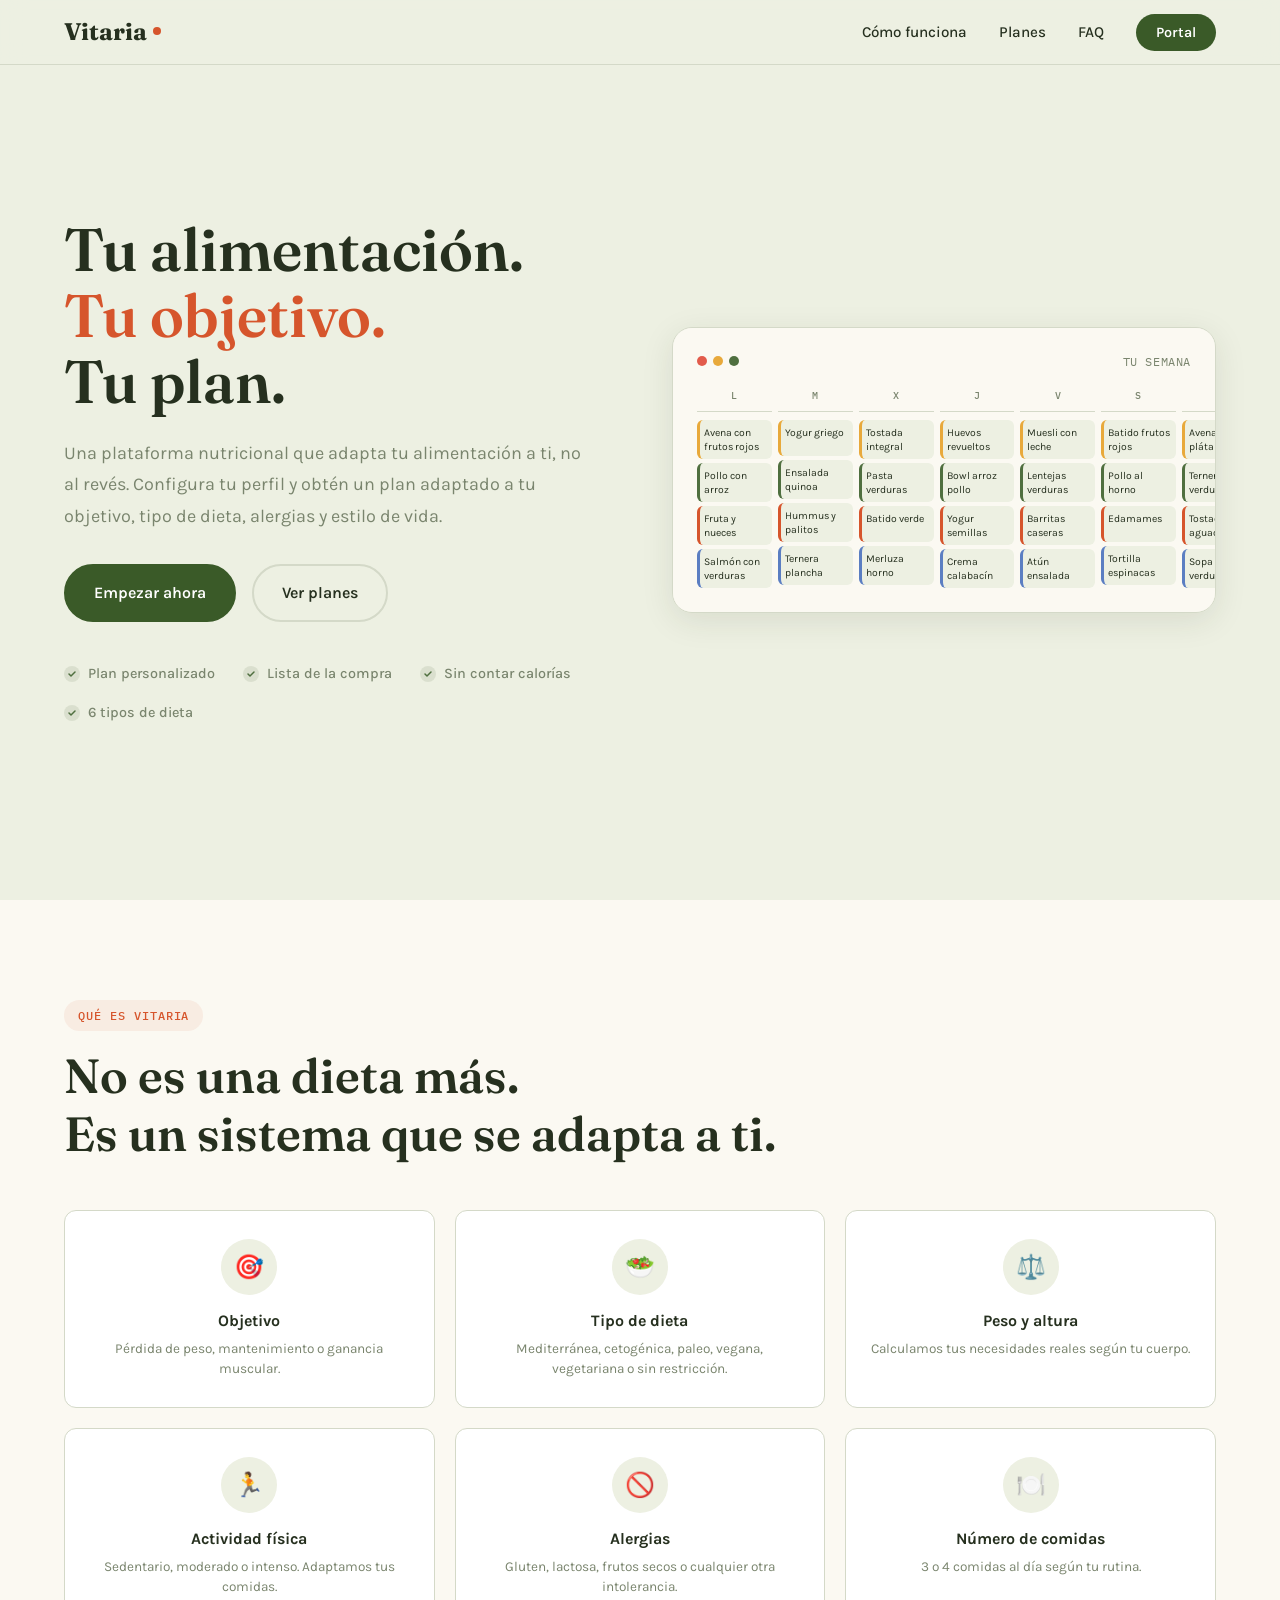
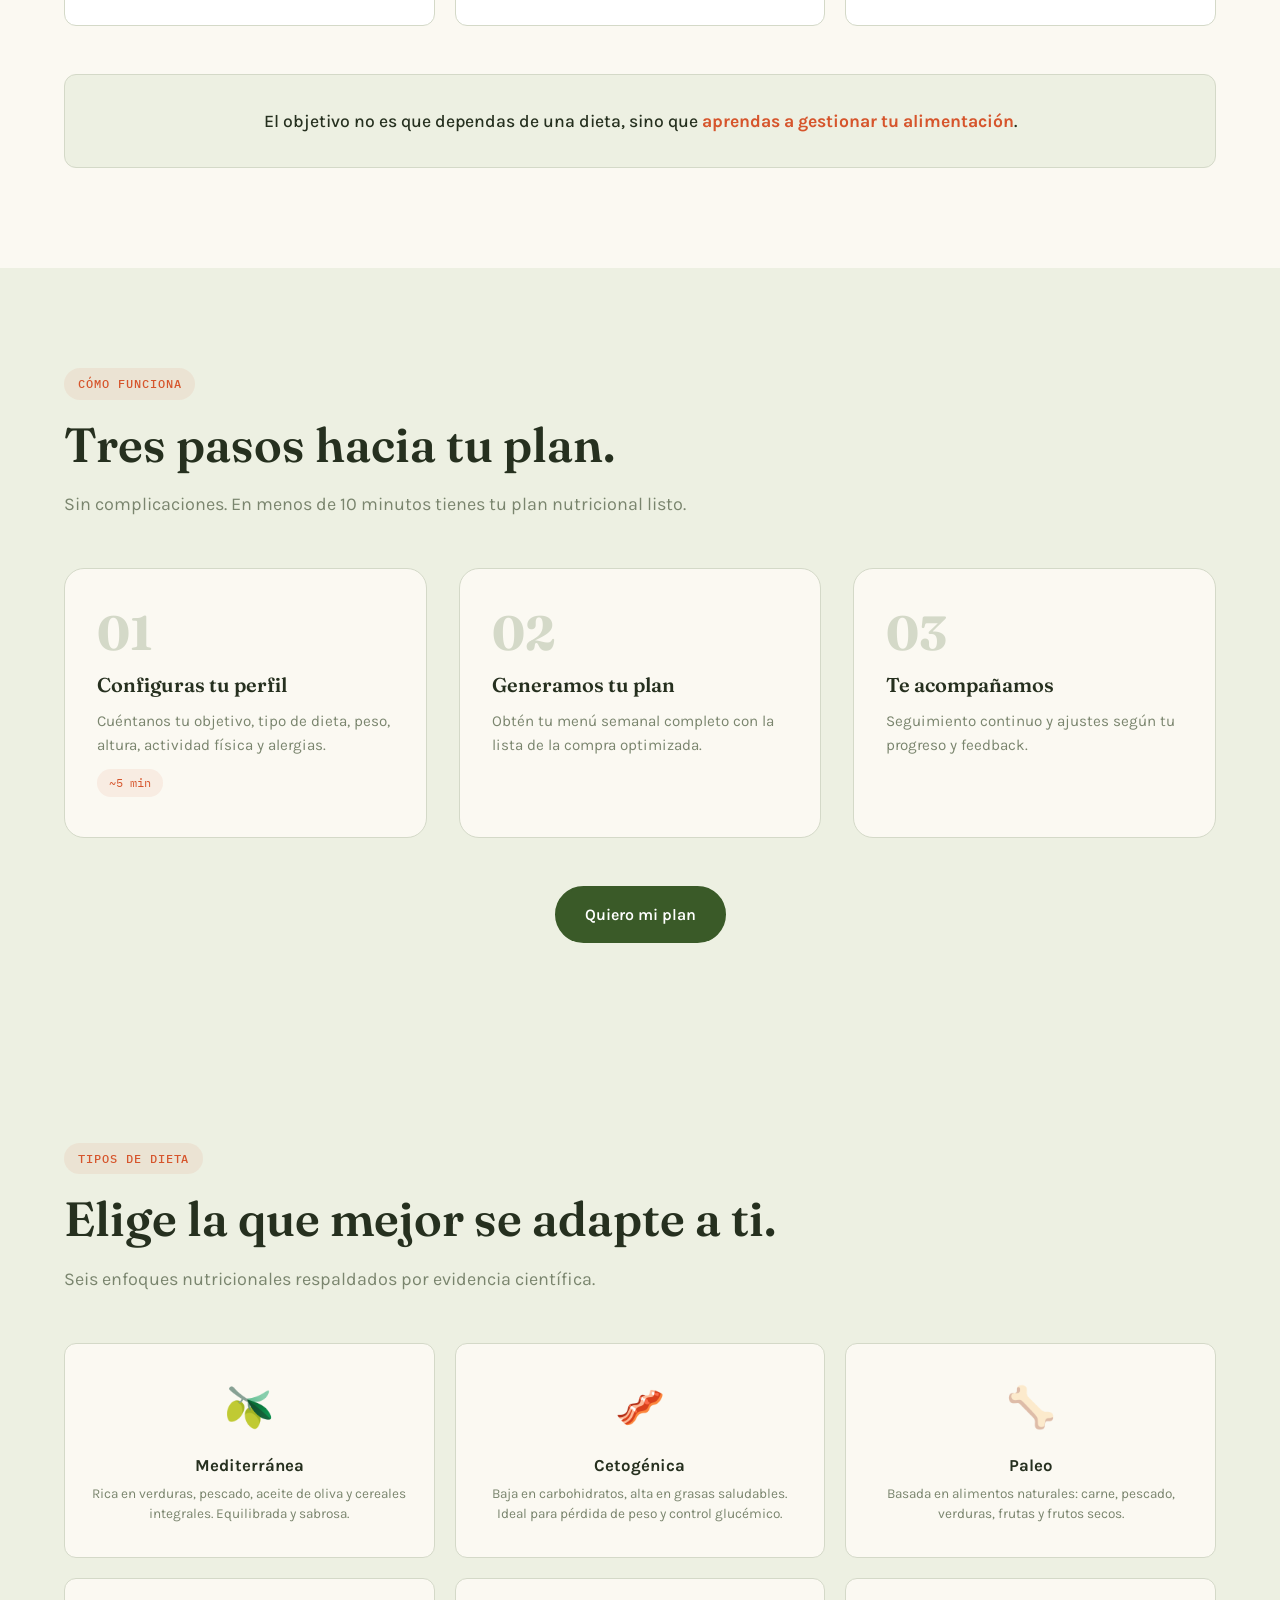
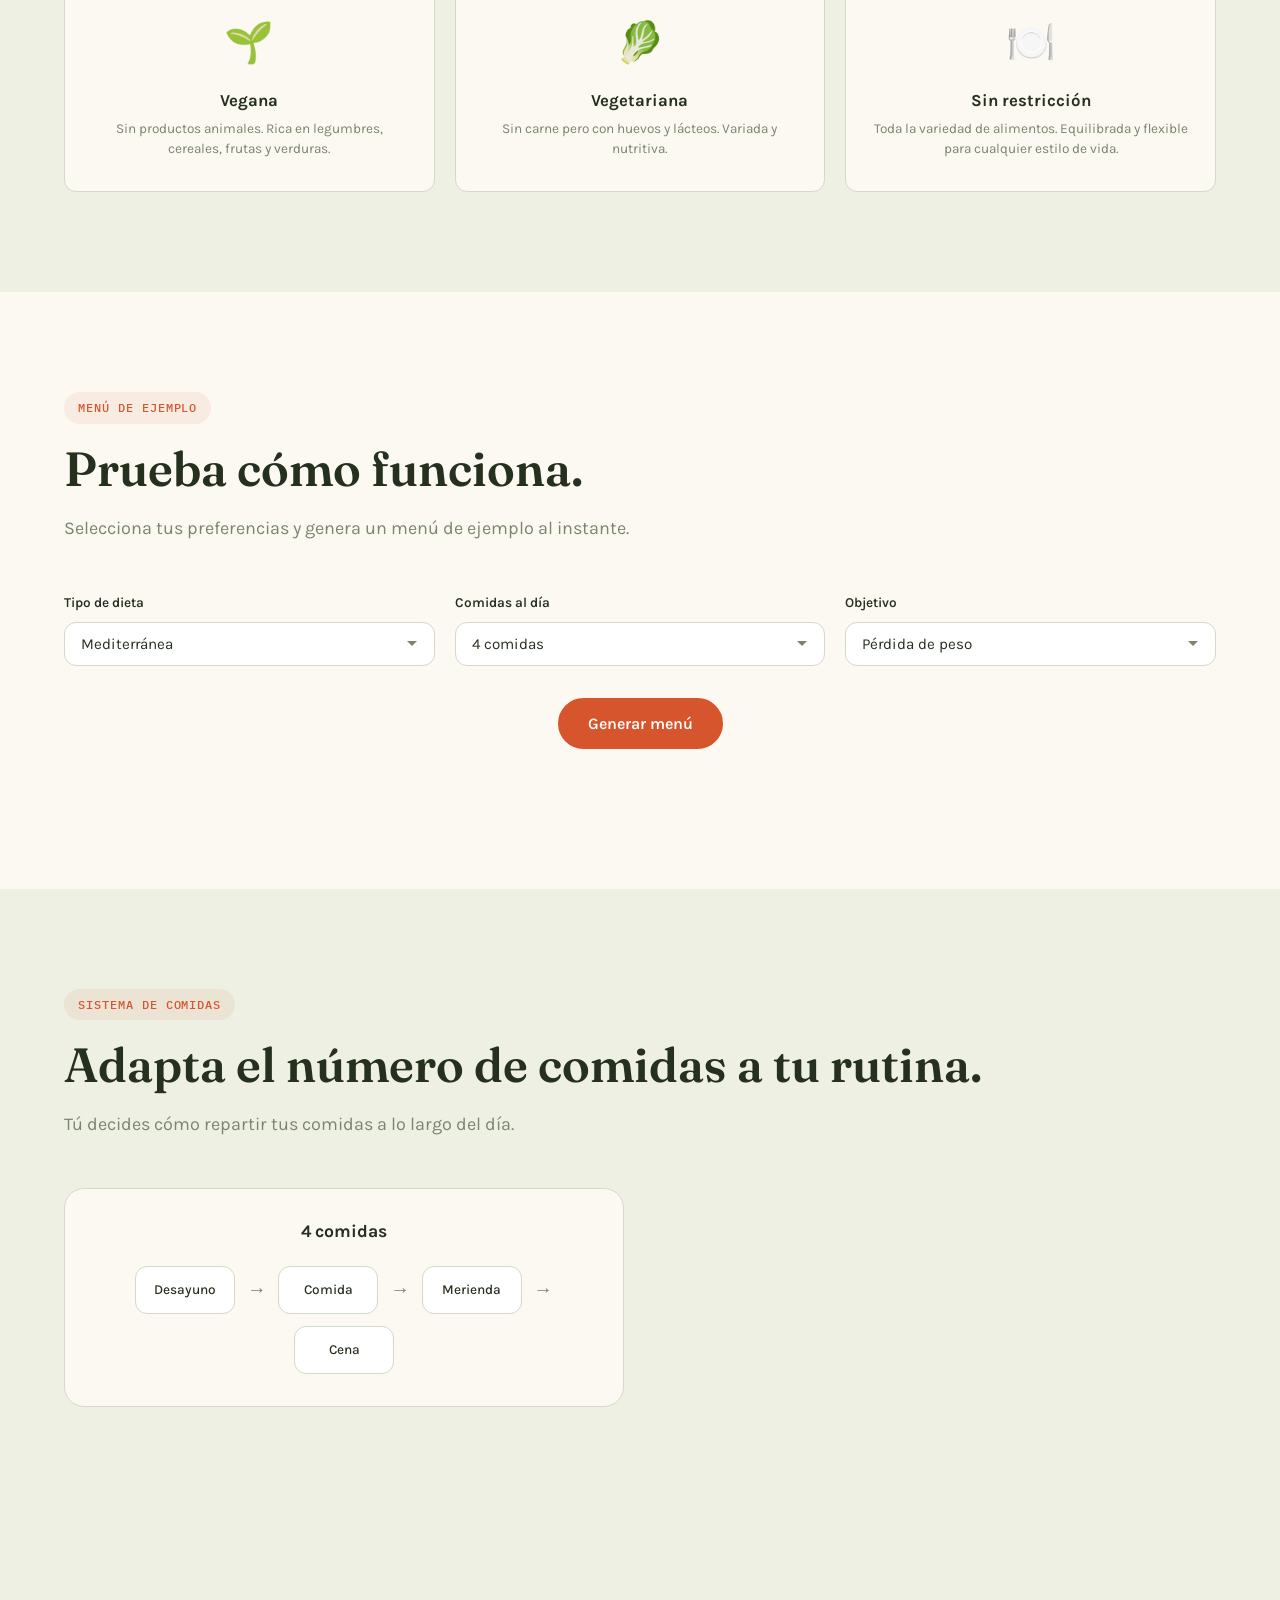
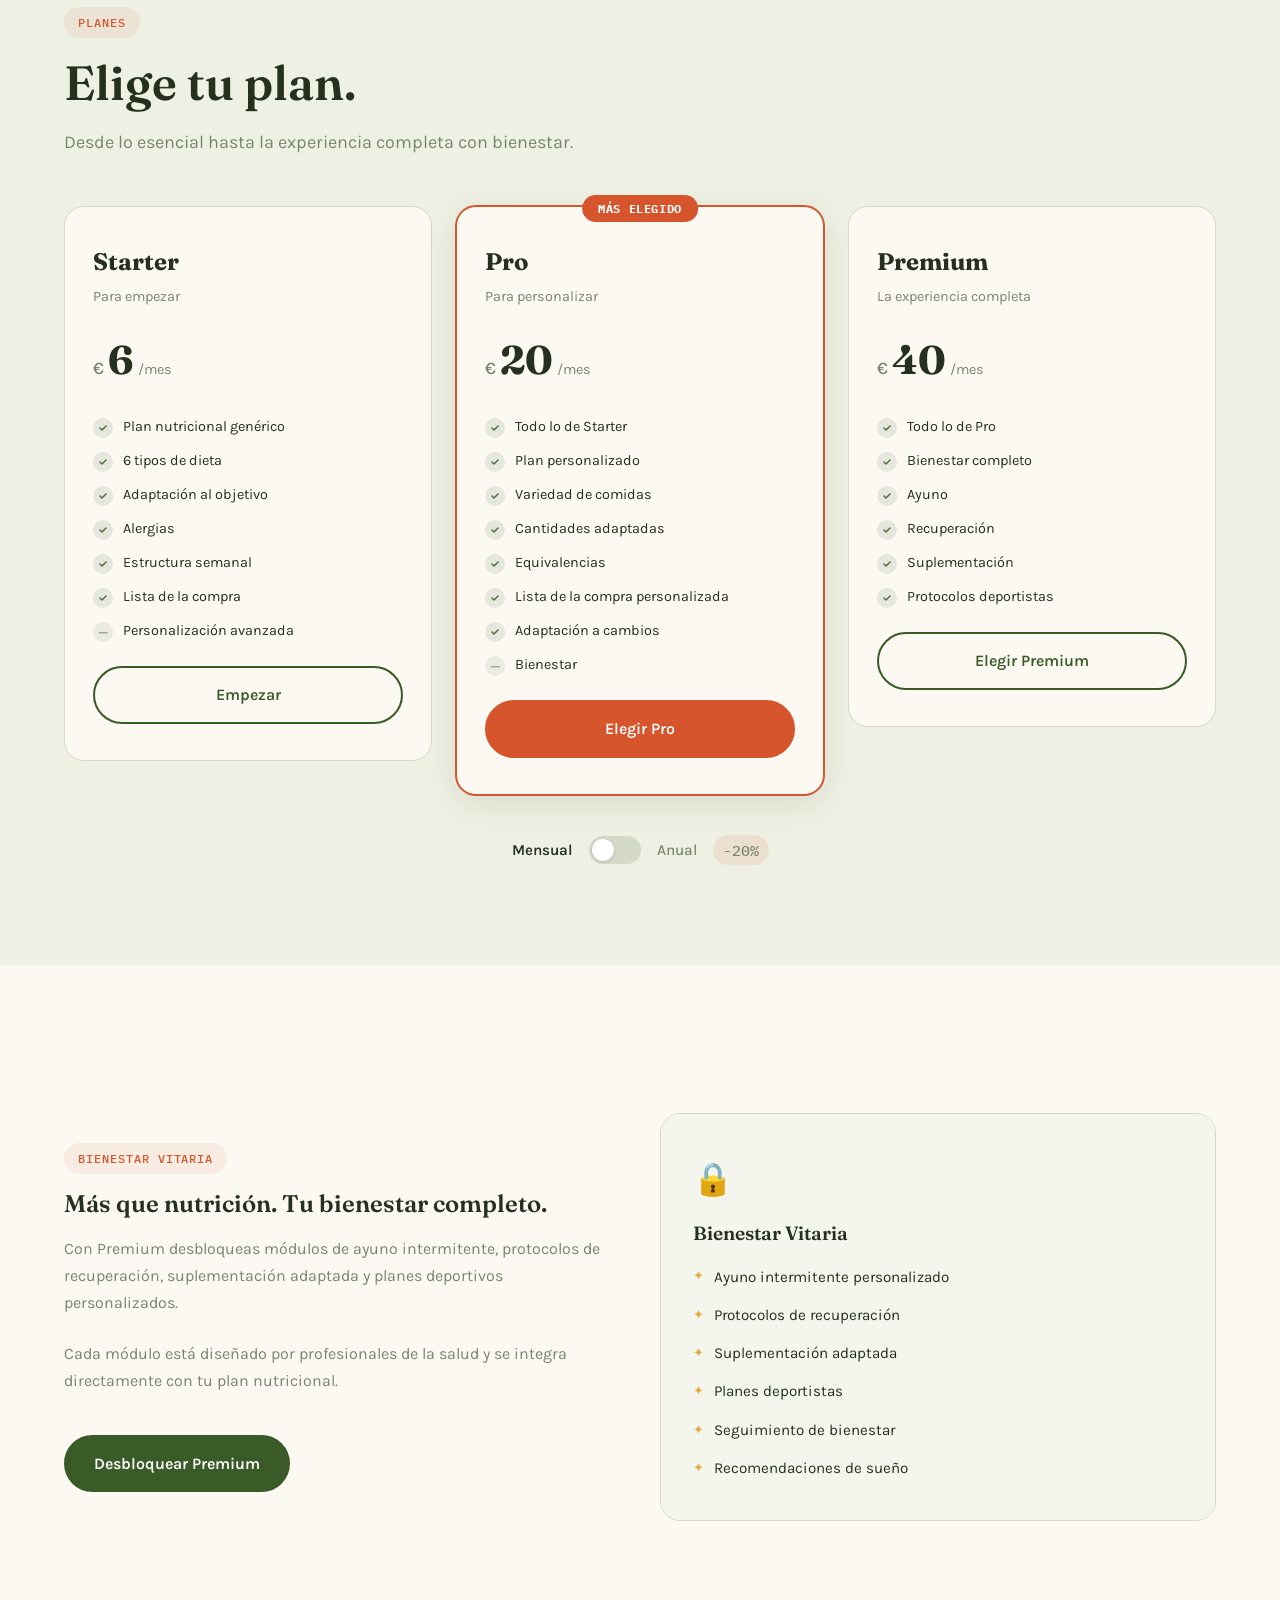
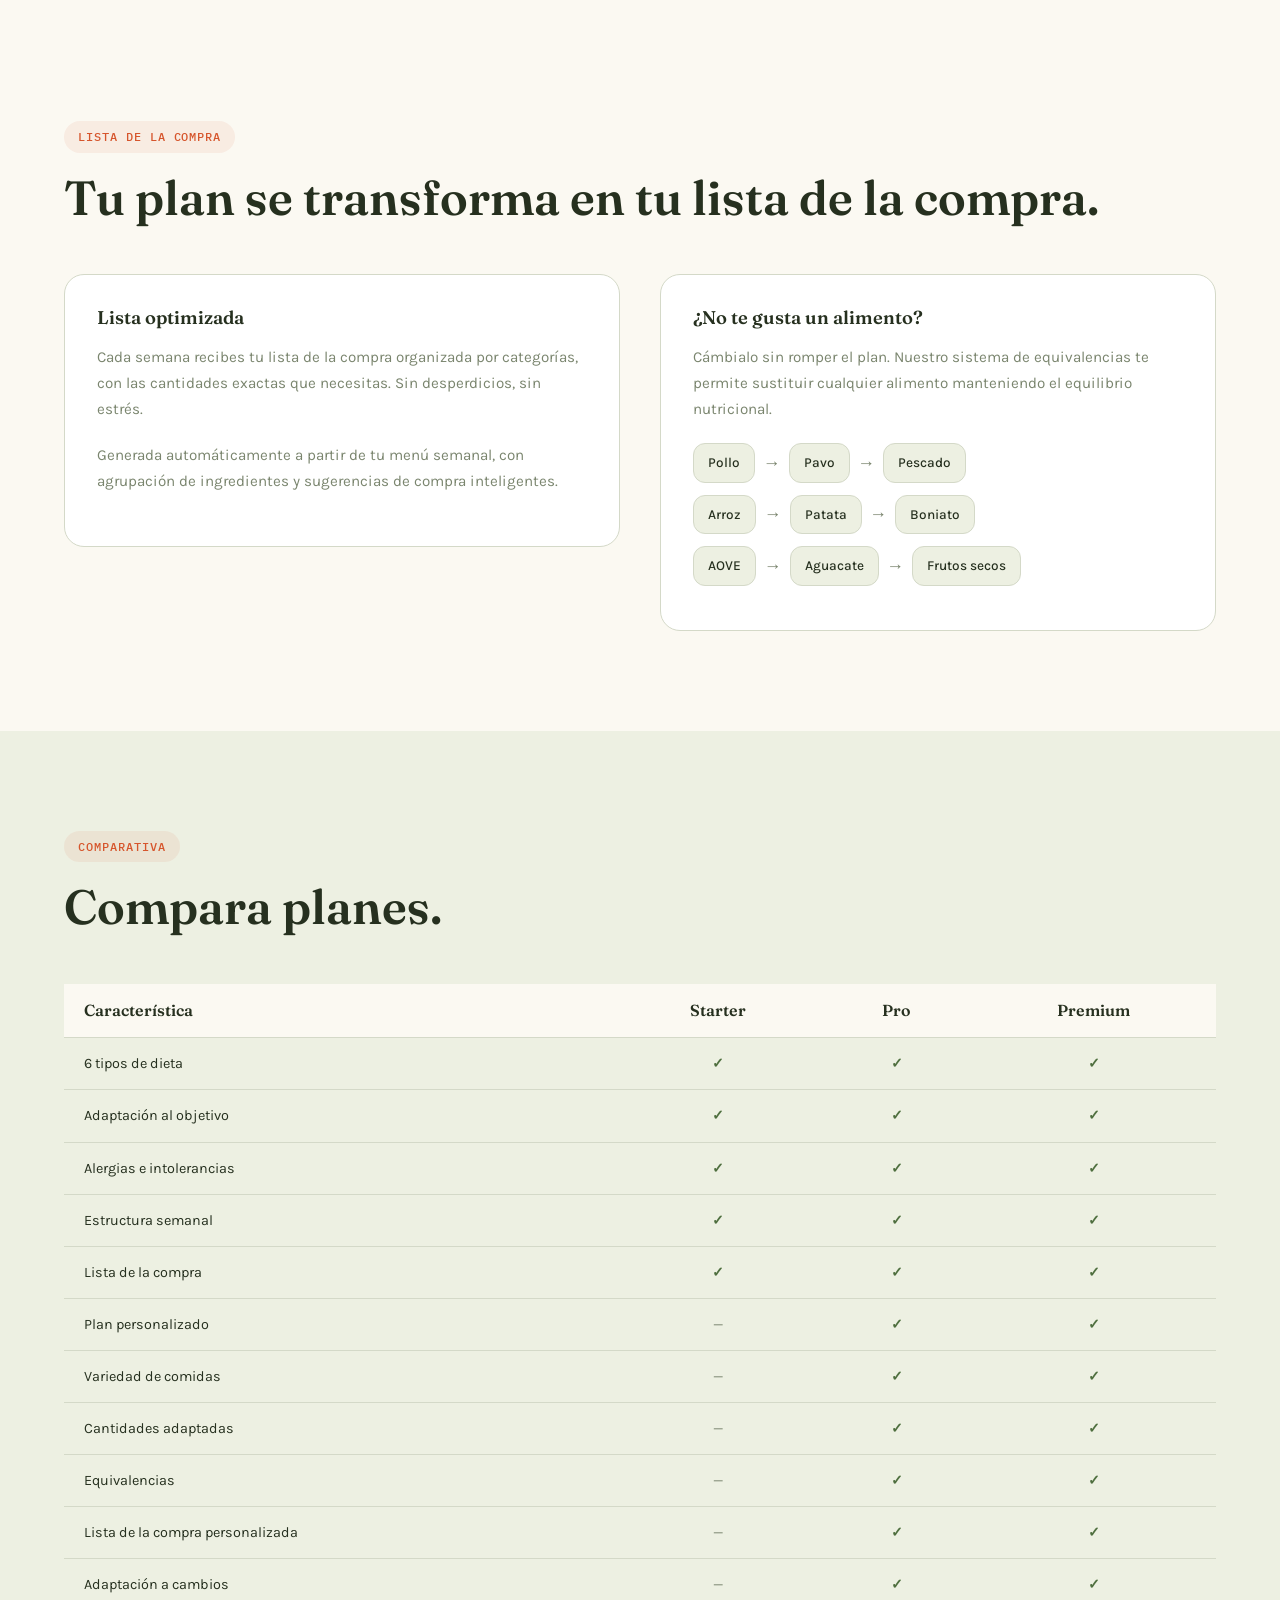
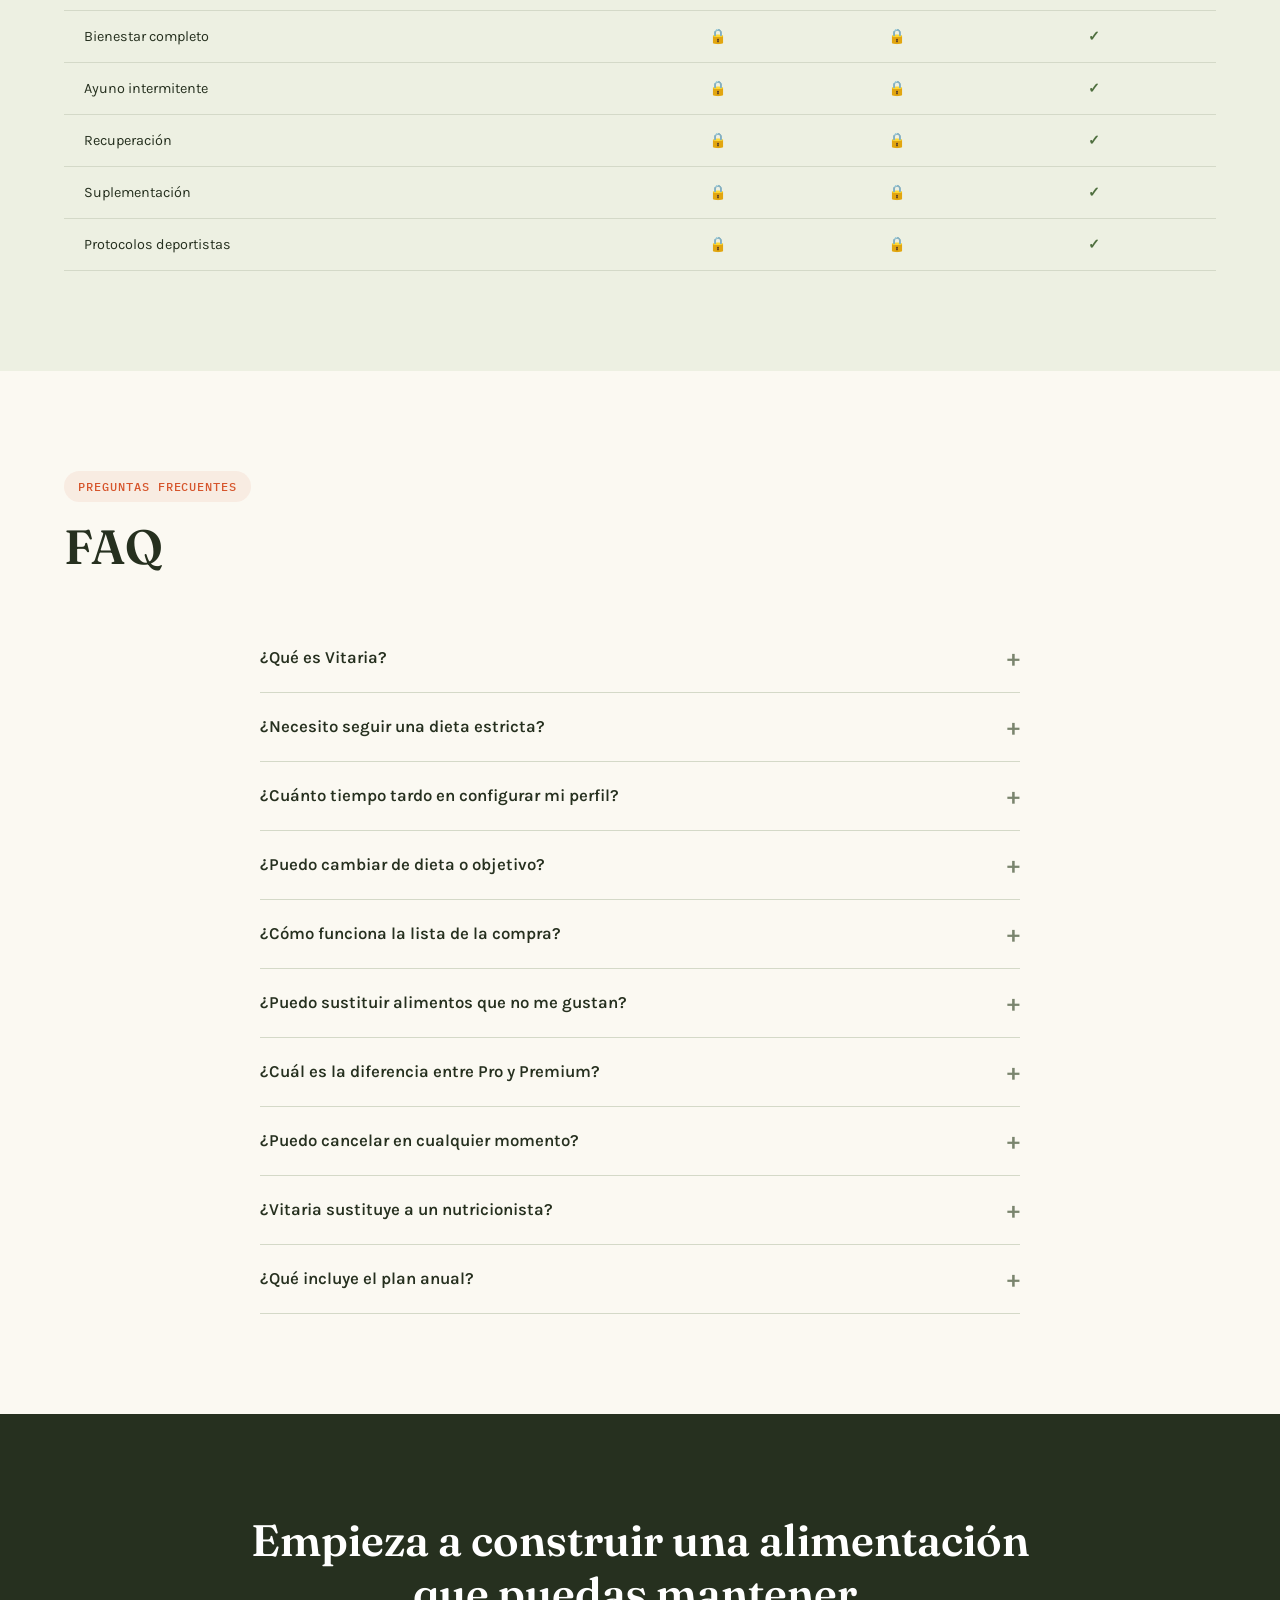
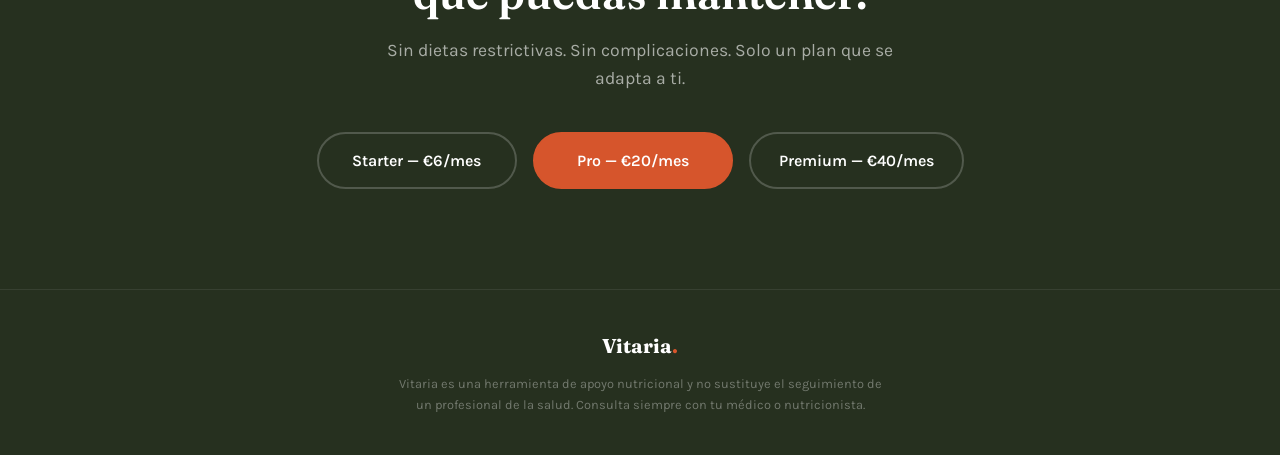
==== commit 245e7a5e: "Ajustes menores: 3-4 comidas, recuperación muscular, equivalencias Vitaria - index.html: Selector de" ====
--- a/index.html
+++ b/index.html
@@ -1116,7 +1116,7 @@
       <div class="adapt-card fade-in">
         <div class="adapt-icon">🍽️</div>
         <h4>Número de comidas</h4>
-        <p>3, 4 o 5 comidas al día según tu rutina.</p>
+        <p>3 o 4 comidas al día según tu rutina.</p>
       </div>
     </div>
     <div class="key-message fade-in">
@@ -1219,7 +1219,6 @@
         <select id="meals-select">
           <option value="3">3 comidas</option>
           <option value="4" selected>4 comidas</option>
-          <option value="5">5 comidas</option>
         </select>
       </div>
       <div class="control-group">
@@ -1260,20 +1259,7 @@
           <div class="meal-flow-item">Cena</div>
         </div>
       </div>
-      <div class="meal-system-card fade-in">
-        <h4>5 comidas</h4>
-        <div class="meal-flow">
-          <div class="meal-flow-item">Desayuno</div>
-          <span class="meal-flow-arrow">→</span>
-          <div class="meal-flow-item">Media mañana</div>
-          <span class="meal-flow-arrow">→</span>
-          <div class="meal-flow-item">Comida</div>
-          <span class="meal-flow-arrow">→</span>
-          <div class="meal-flow-item">Merienda</div>
-          <span class="meal-flow-arrow">→</span>
-          <div class="meal-flow-item">Cena</div>
-        </div>
-      </div>
+
     </div>
   </div>
 </section>
@@ -1752,8 +1738,7 @@
   d: 'Desayuno',
   c: 'Comida',
   cn: 'Cena',
-  m: 'Merienda',
-  mm: 'Media mañana'
+  m: 'Merienda'
 };
 
 function generateMenu() {
@@ -1762,10 +1747,7 @@
   const objective = document.getElementById('objective-select').value;
 
   const data = mealsDB[diet][objective];
-  let types;
-  if (numMeals === 3) types = ['d', 'c', 'cn'];
-  else if (numMeals === 4) types = ['d', 'c', 'm', 'cn'];
-  else types = ['d', 'mm', 'c', 'm', 'cn'];
+  let types = numMeals === 3 ? ['d', 'c', 'cn'] : ['d', 'c', 'm', 'cn'];
 
   // Deduplicate and sort by order
   const uniqueTypes = [...new Set(types)].sort((a, b) => mealOrder[a] - mealOrder[b]);
@@ -1777,7 +1759,7 @@
     // Pick 2 random meals
     const shuffled = [...meals].sort(() => Math.random() - 0.5);
     const selected = shuffled.slice(0, 2);
-    const label = type === 'mm' ? 'Media mañana' : mealLabels[type];
+    const label = mealLabels[type];
     html += '<div class="meal-type-group">';
     html += '<div class="meal-type-label">' + label + '</div>';
     html += '<div class="meal-options">';
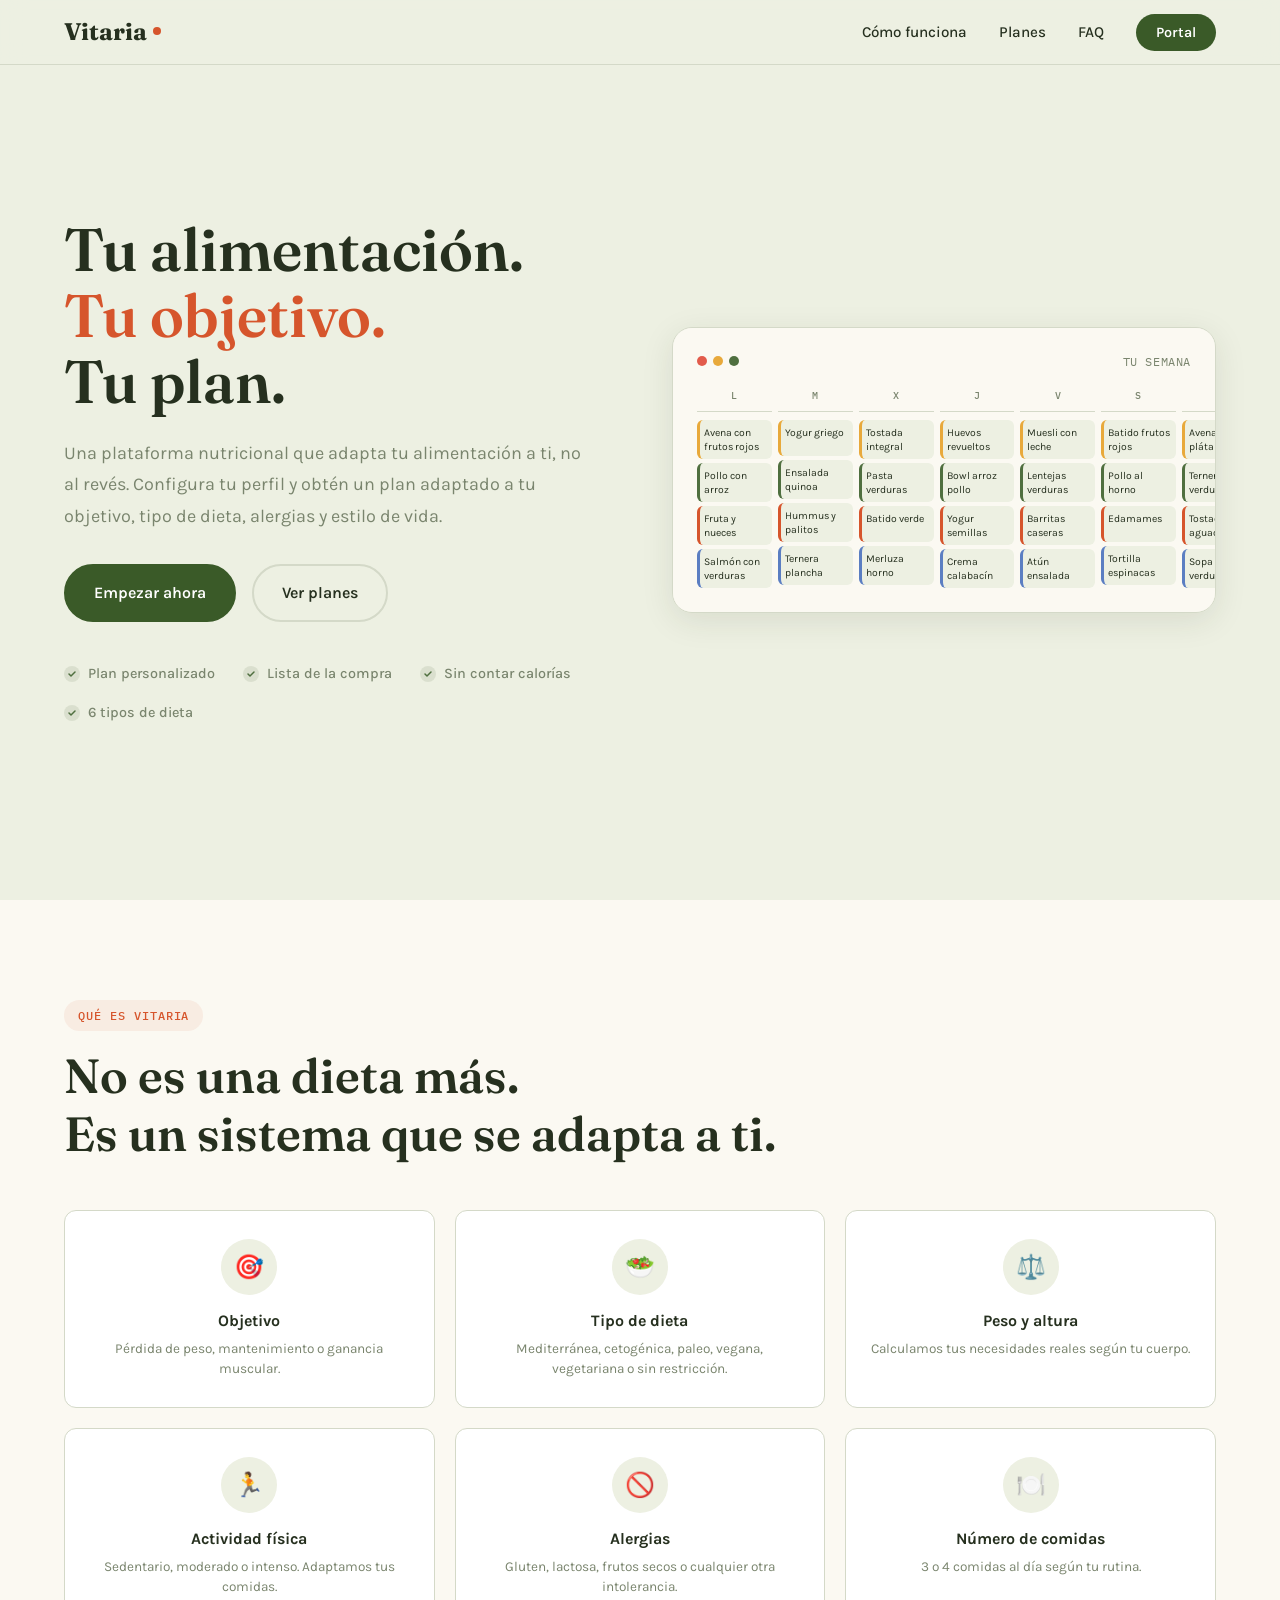
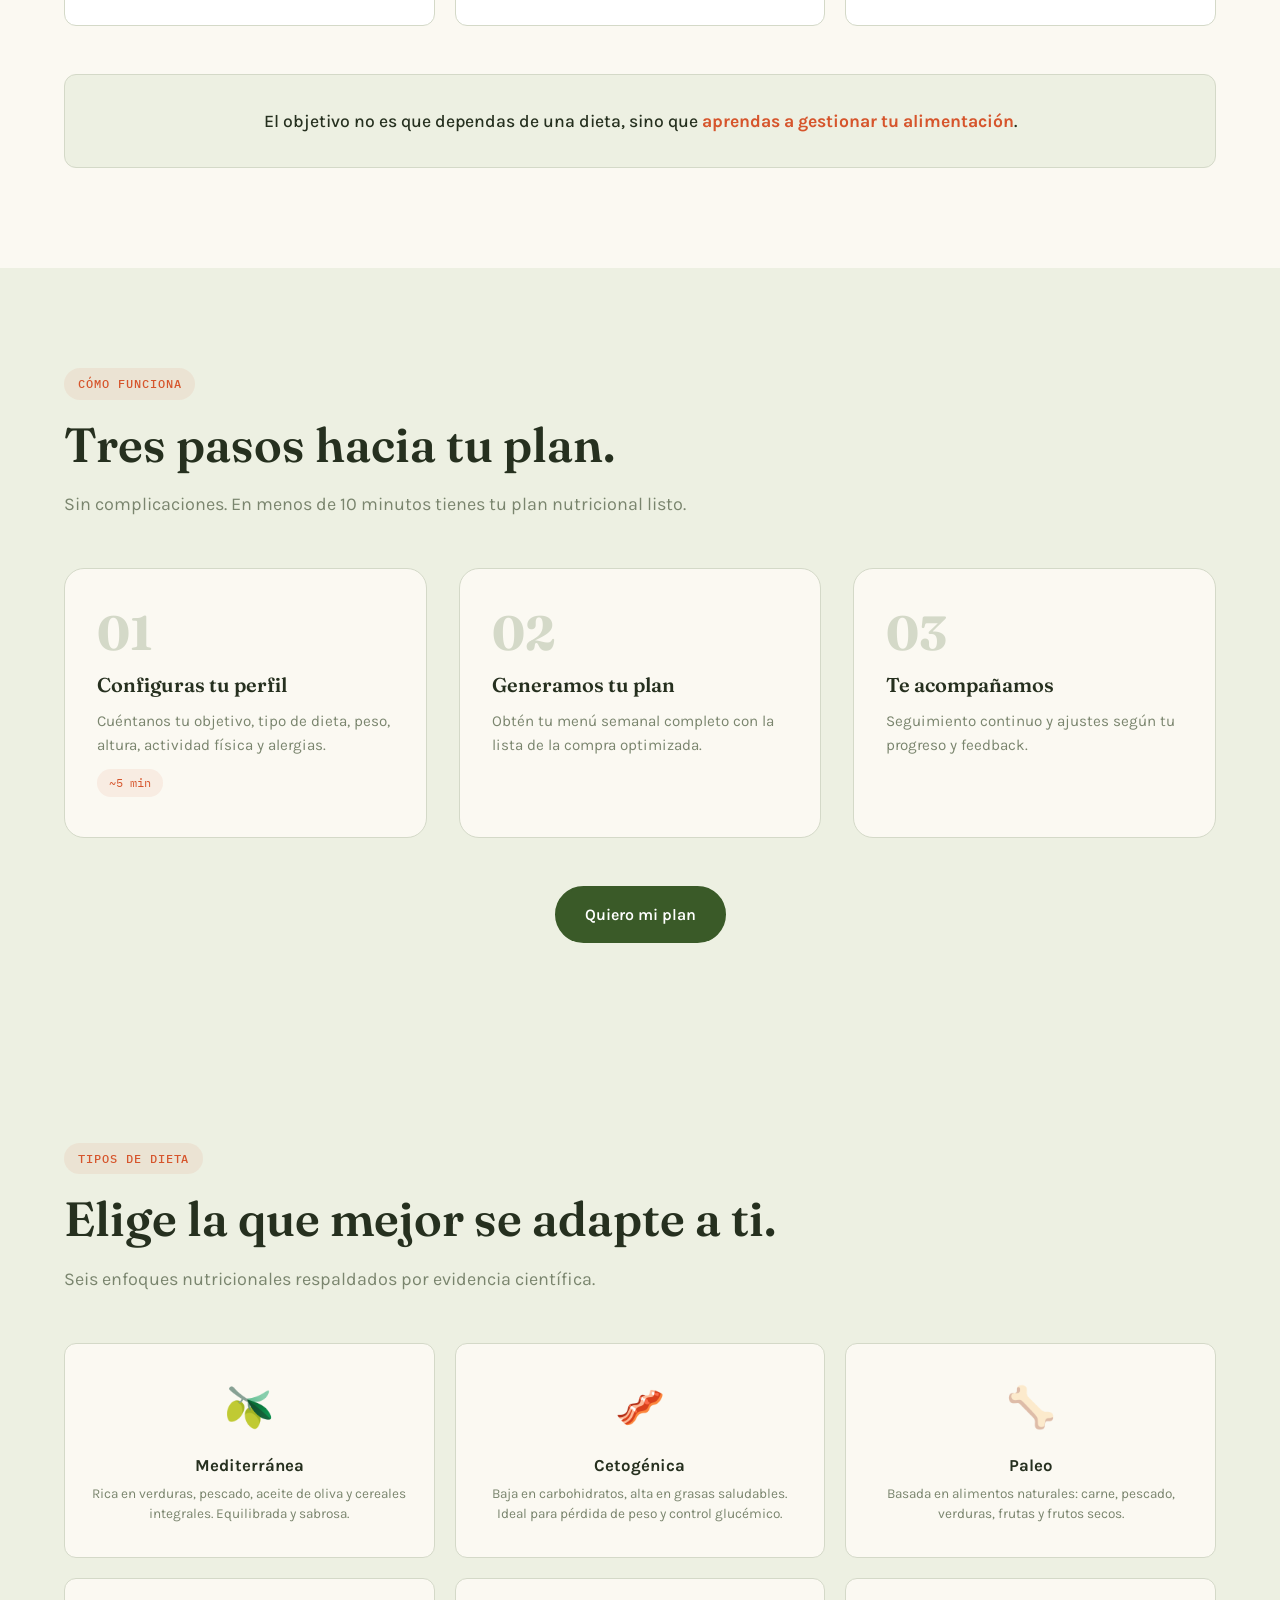
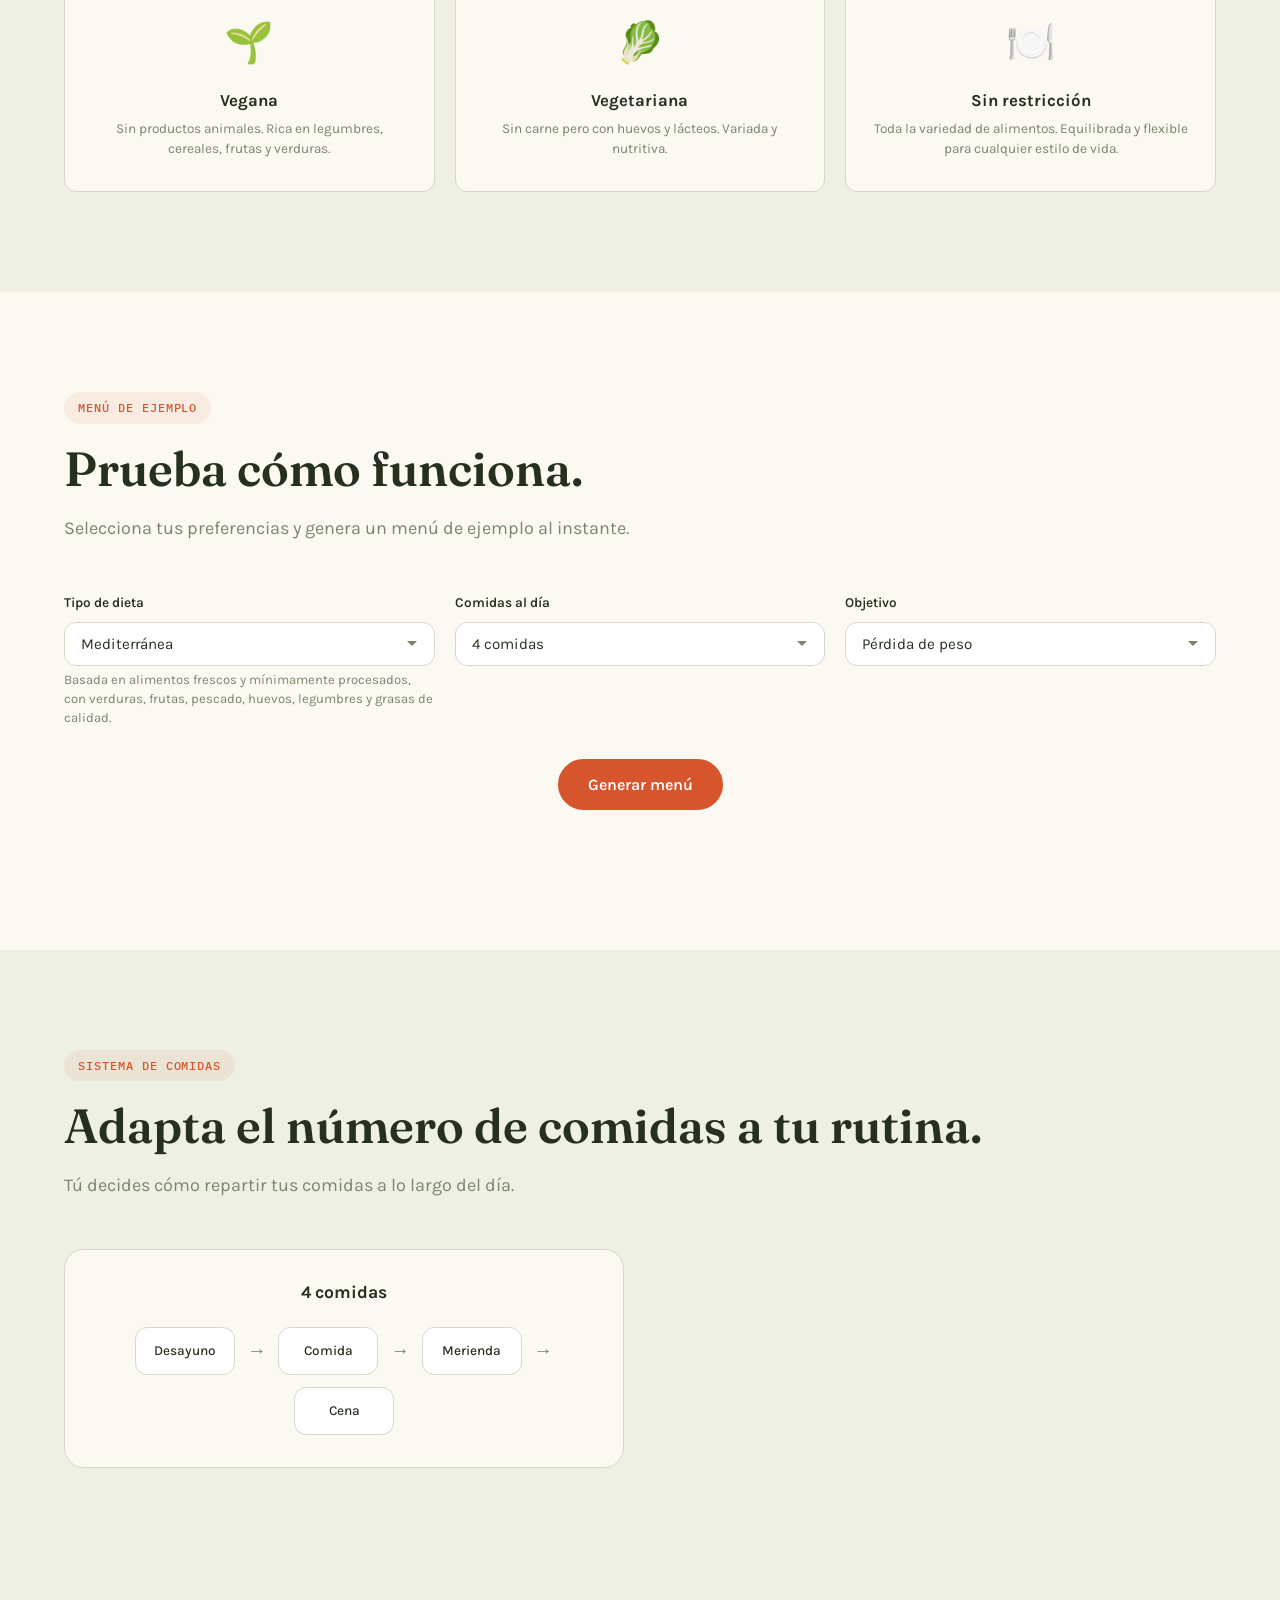
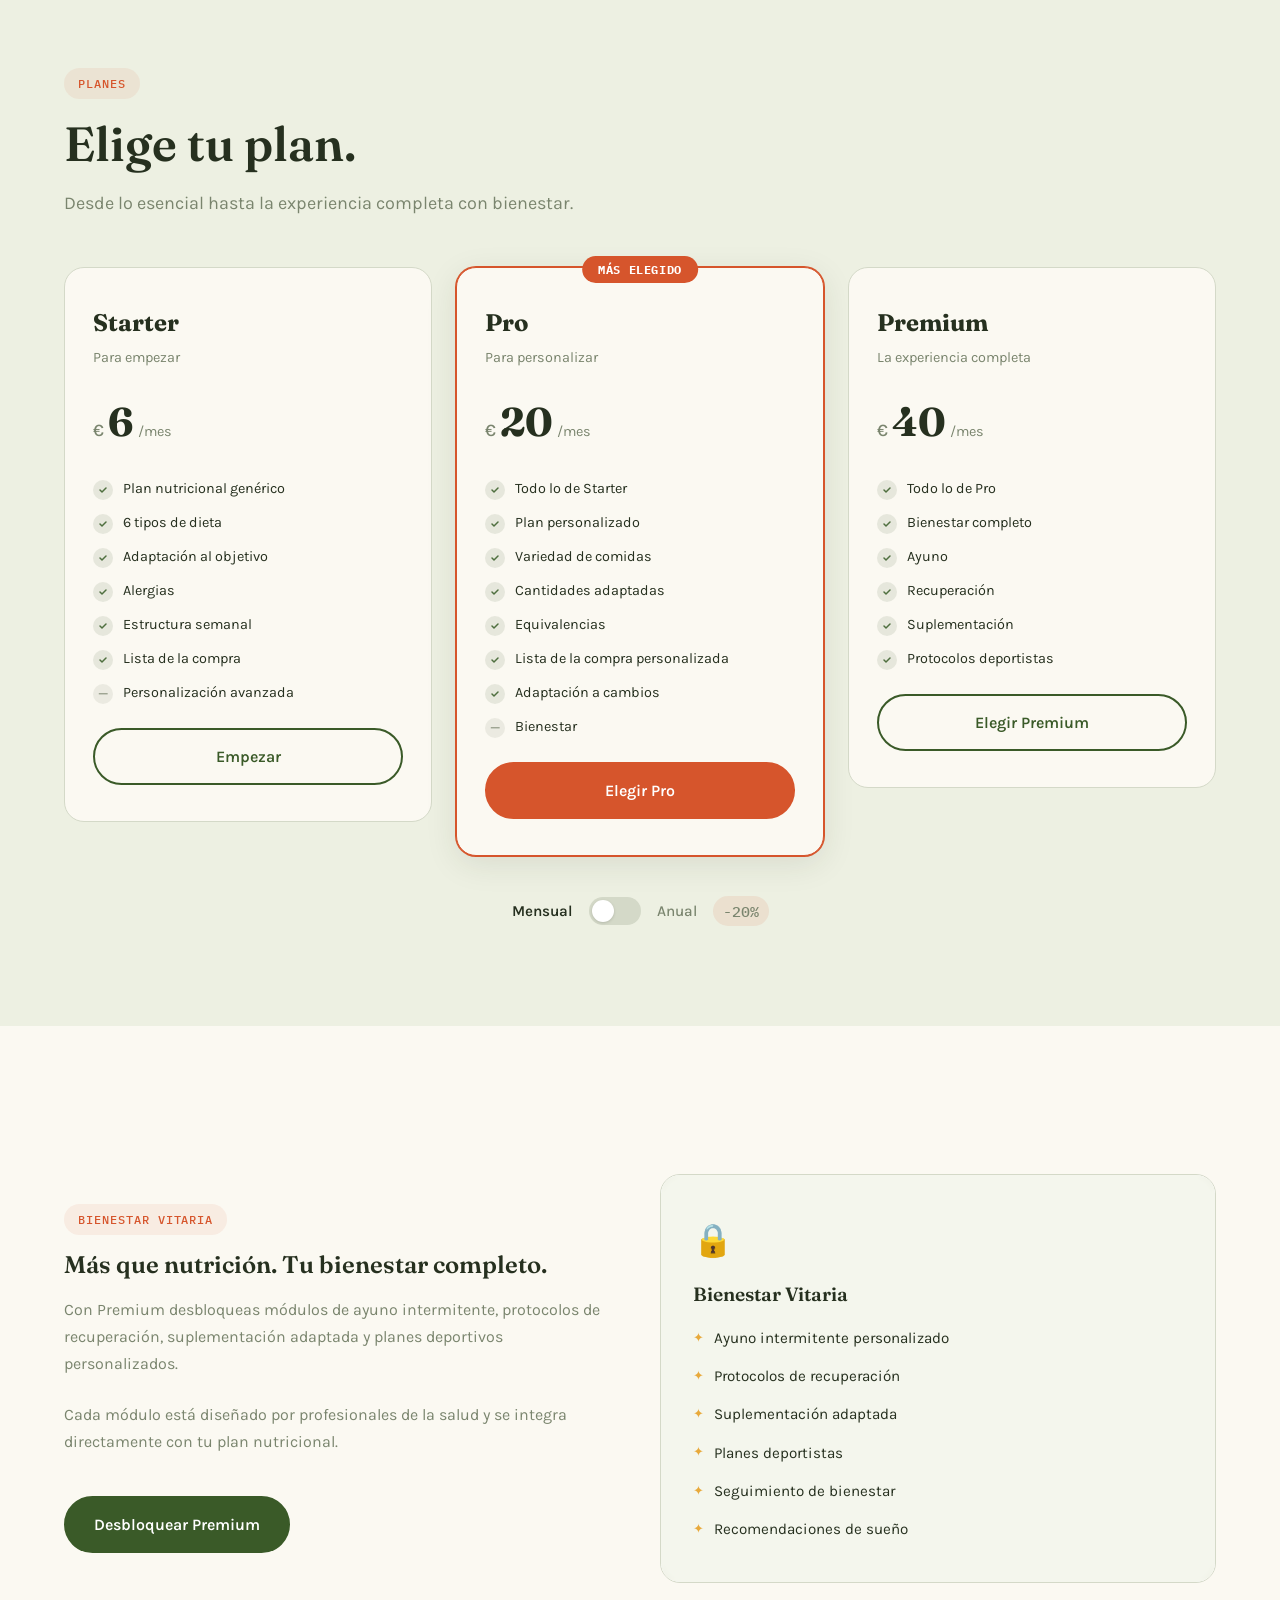
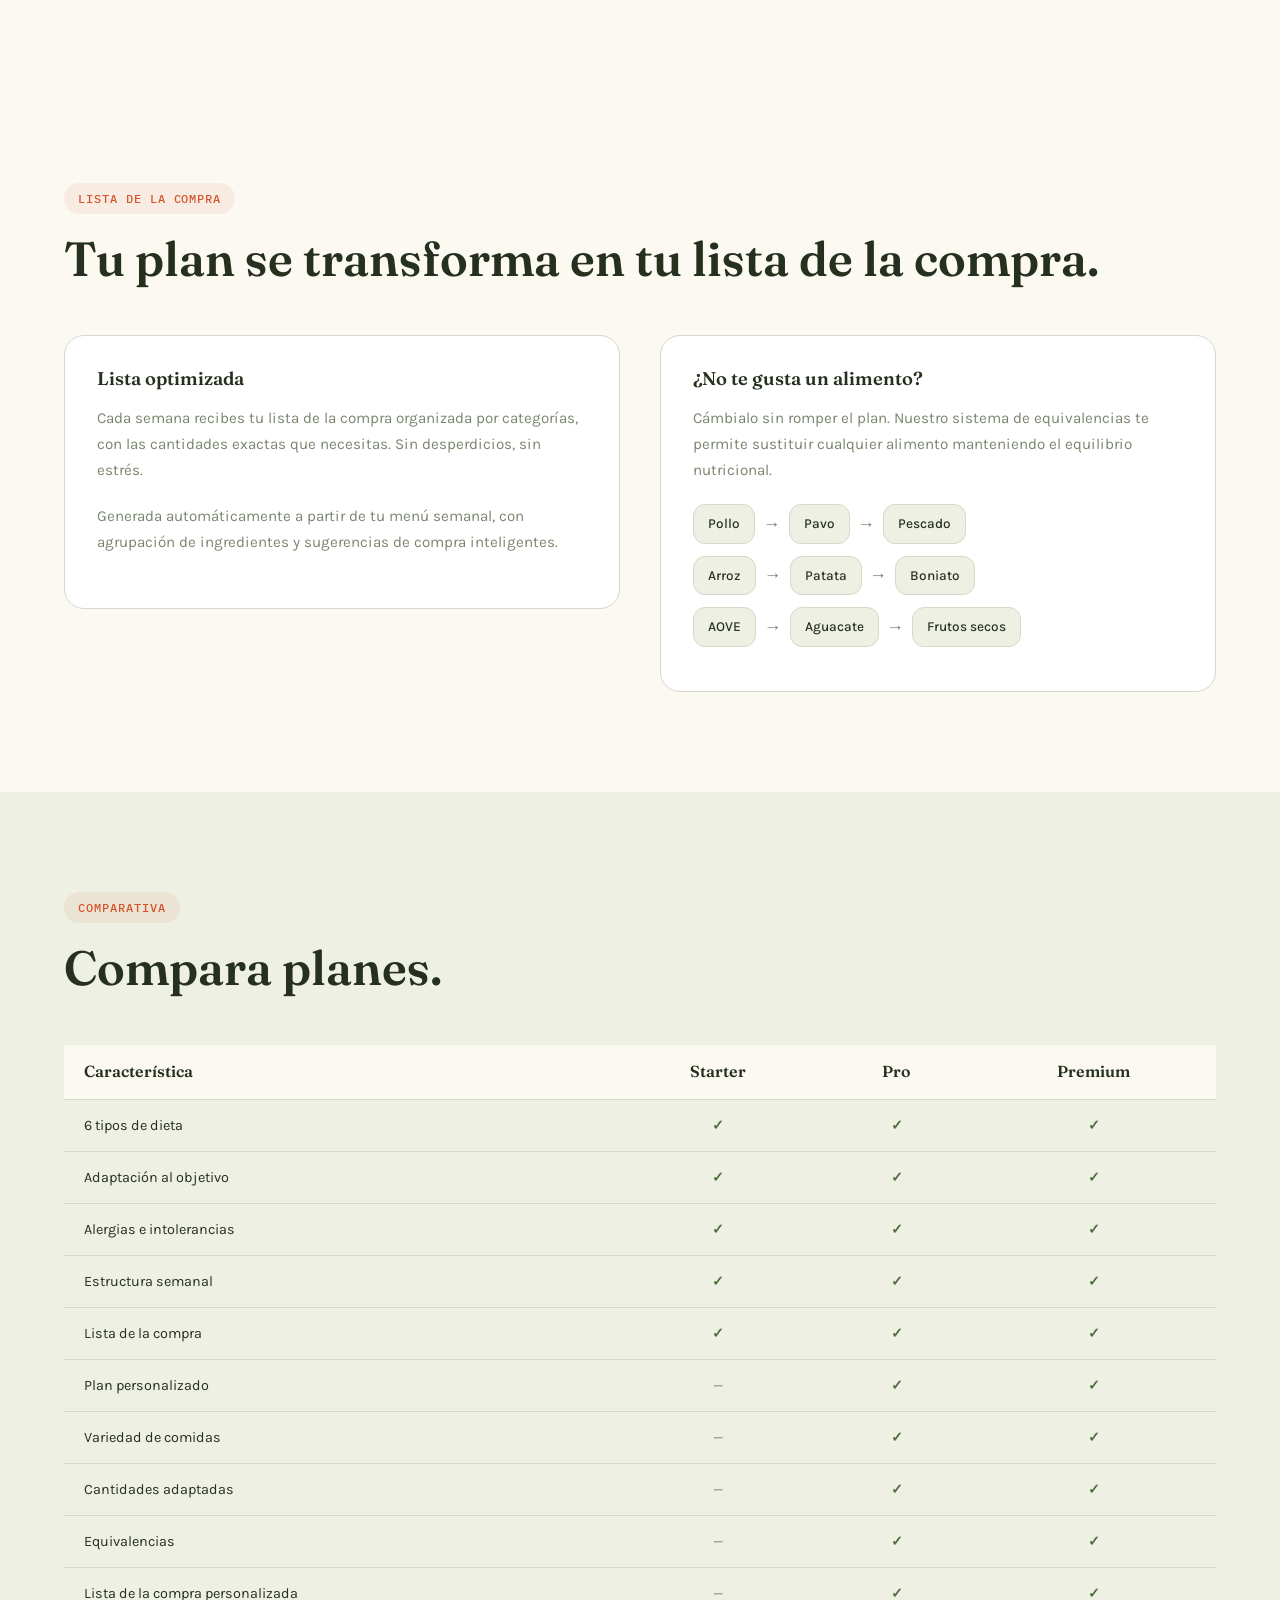
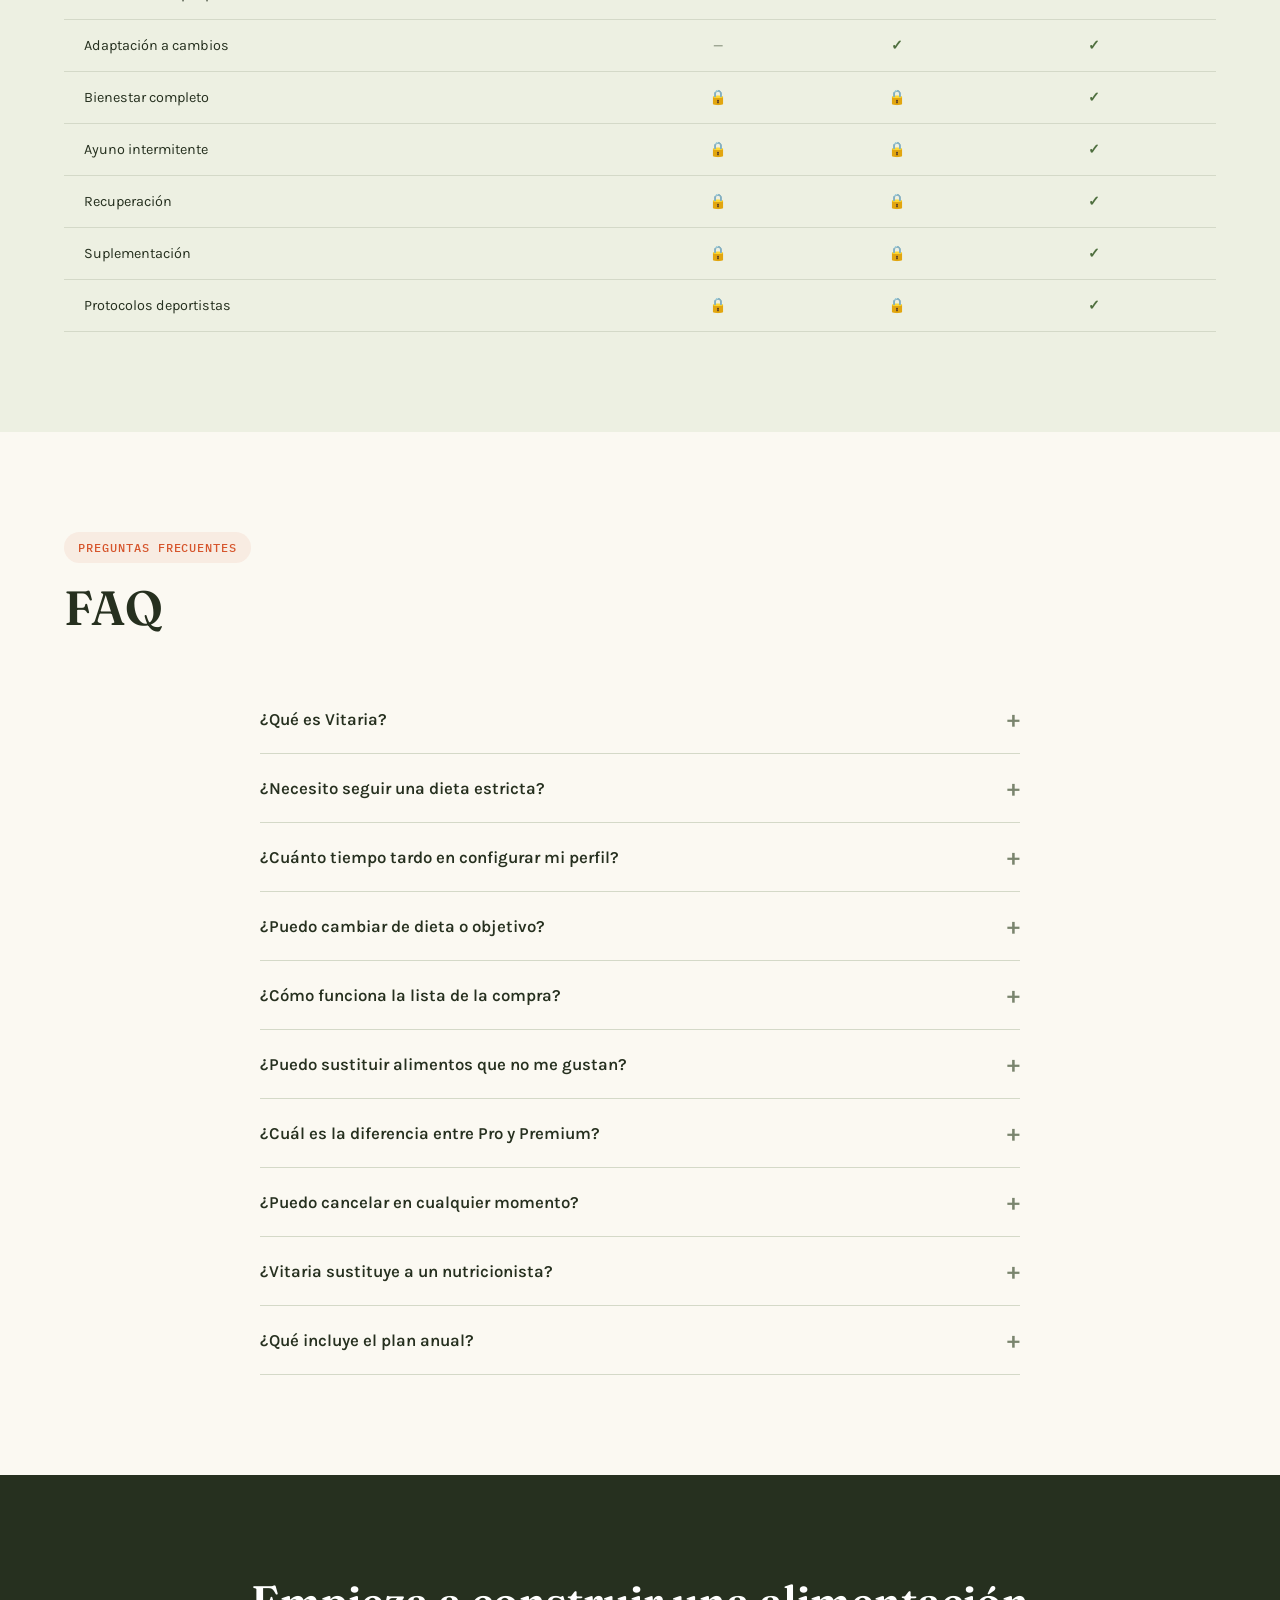
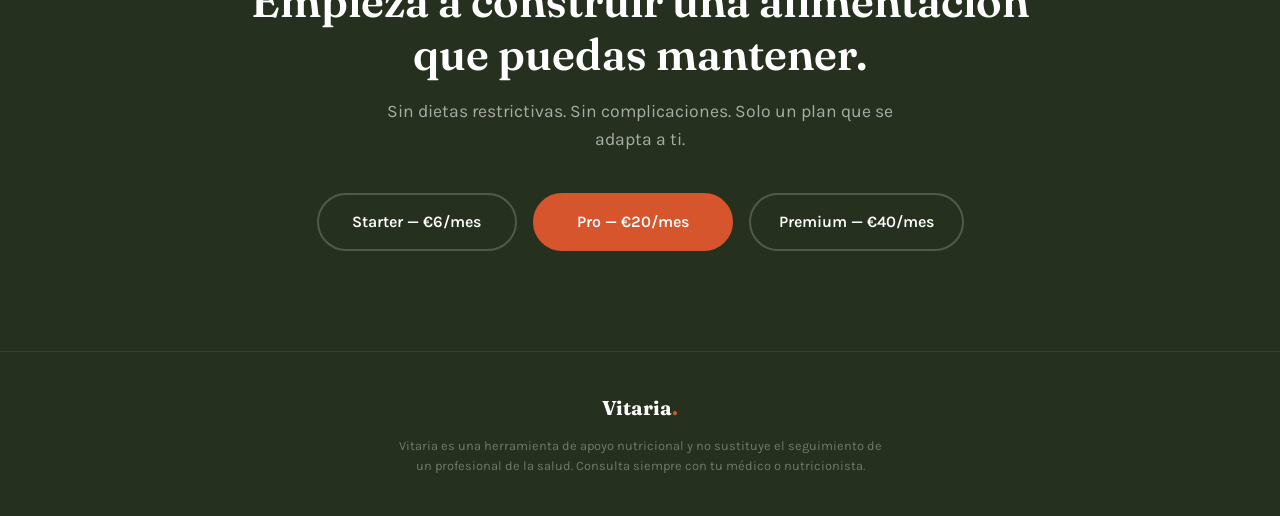
==== commit d170b365: "3 mejoras: descripciones dietas, ampliar Bienestar, huevos en docenas 1. Index: Descripciones de cad" ====
--- a/index.html
+++ b/index.html
@@ -481,6 +481,7 @@
   transition: border-color 0.2s;
 }
 .control-group select:focus { outline: none; border-color: var(--accent); }
+.diet-description { font-size: .82rem; color: var(--muted); line-height: 1.45; margin-top: 4px; min-height: 1.2em; }
 .generate-btn-wrap { text-align: center; margin-bottom: 40px; }
 .meal-result {
   display: none;
@@ -1206,13 +1207,14 @@
       <div class="control-group">
         <label for="diet-select">Tipo de dieta</label>
         <select id="diet-select">
-          <option value="mediterranea">Mediterránea</option>
-          <option value="cetogenica">Cetogénica</option>
-          <option value="paleo">Paleo</option>
-          <option value="vegana">Vegana</option>
-          <option value="vegetariana">Vegetariana</option>
-          <option value="todos">Sin restricción</option>
+          <option value="mediterranea" data-desc="Basada en alimentos frescos y mínimamente procesados, con verduras, frutas, pescado, huevos, legumbres y grasas de calidad.">Mediterránea</option>
+          <option value="cetogenica" data-desc="Muy baja en carbohidratos y alta en grasas, diseñada para usar la grasa como fuente principal de energía.">Cetogénica</option>
+          <option value="paleo" data-desc="Basada en alimentos reales y mínimamente procesados: carnes, pescados, huevos, frutas, verduras y grasas naturales.">Paleo</option>
+          <option value="vegana" data-desc="Basada exclusivamente en alimentos de origen vegetal, excluyendo carne, pescado, huevos, lácteos y cualquier producto animal.">Vegana</option>
+          <option value="vegetariana" data-desc="Basada en alimentos vegetales, permitiendo huevos y lácteos, pero excluyendo carne y pescado.">Vegetariana</option>
+          <option value="todos" data-desc="Alimentación flexible y variada, sin excluir grupos de alimentos concretos.">Sin restricción</option>
         </select>
+        <p id="diet-desc" class="diet-description"></p>
       </div>
       <div class="control-group">
         <label for="meals-select">Comidas al día</label>
@@ -1787,6 +1789,18 @@
 
 document.getElementById('generate-btn').addEventListener('click', generateMenu);
 
+// ---- DIET DESCRIPTION ----
+(function(){
+  var sel=document.getElementById('diet-select');
+  var desc=document.getElementById('diet-desc');
+  function updateDesc(){
+    var opt=sel.options[sel.selectedIndex];
+    desc.textContent=opt.getAttribute('data-desc')||'';
+  }
+  updateDesc();
+  sel.addEventListener('change',updateDesc);
+})();
+
 // ---- BILLING TOGGLE ----
 let isAnnual = false;
 const billingSwitch = document.getElementById('billing-switch');
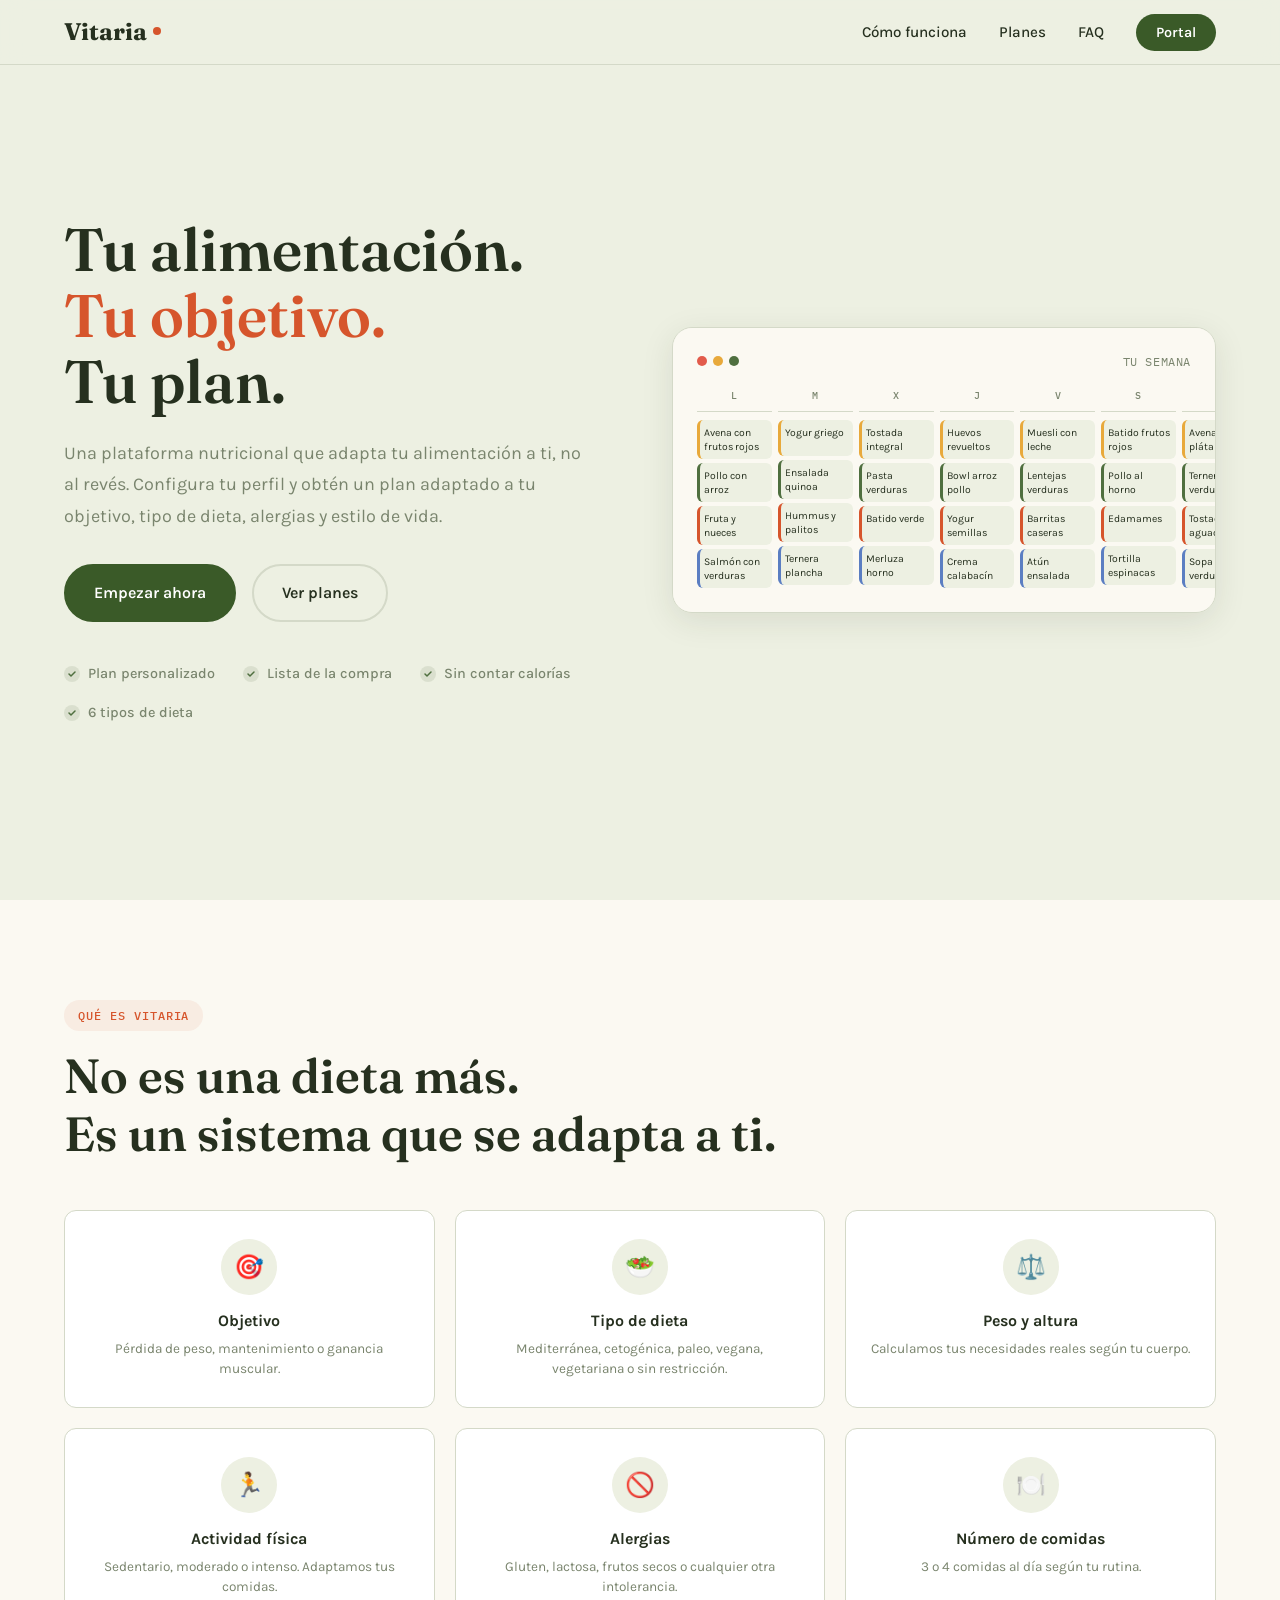
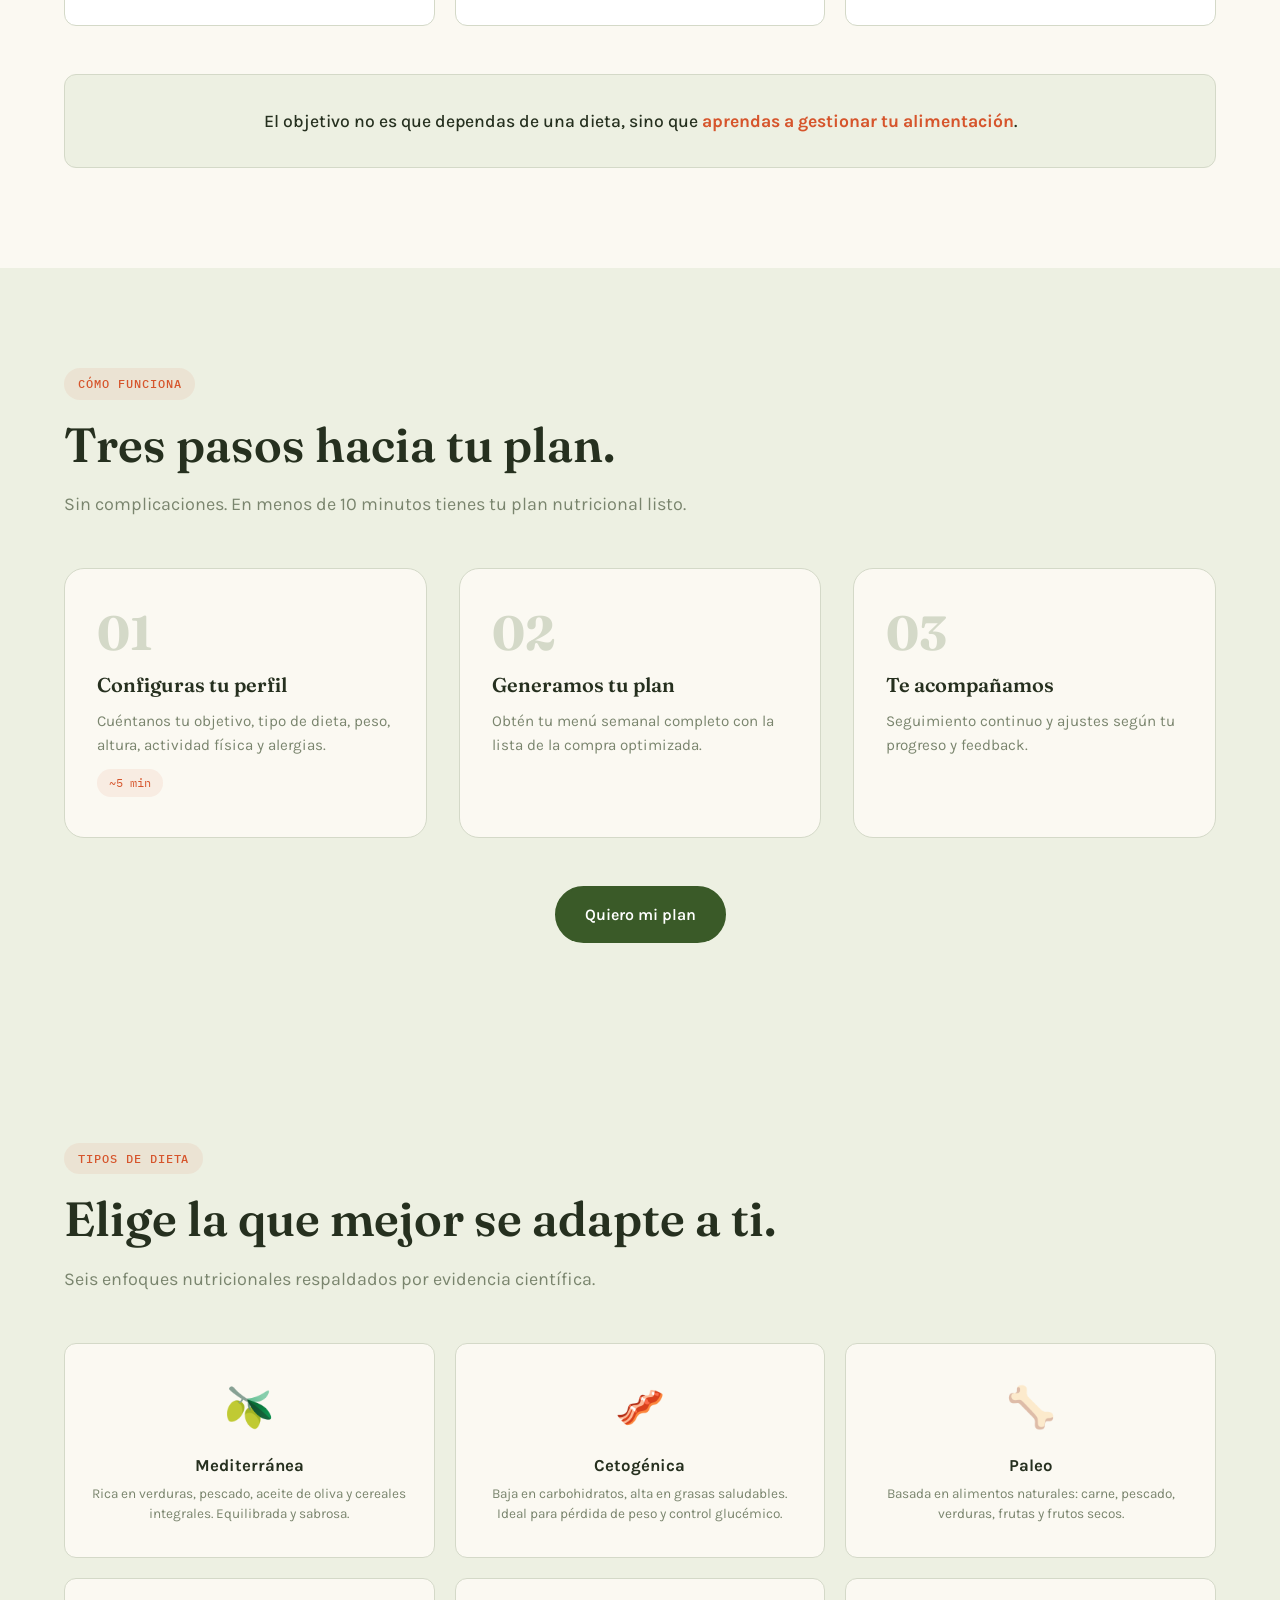
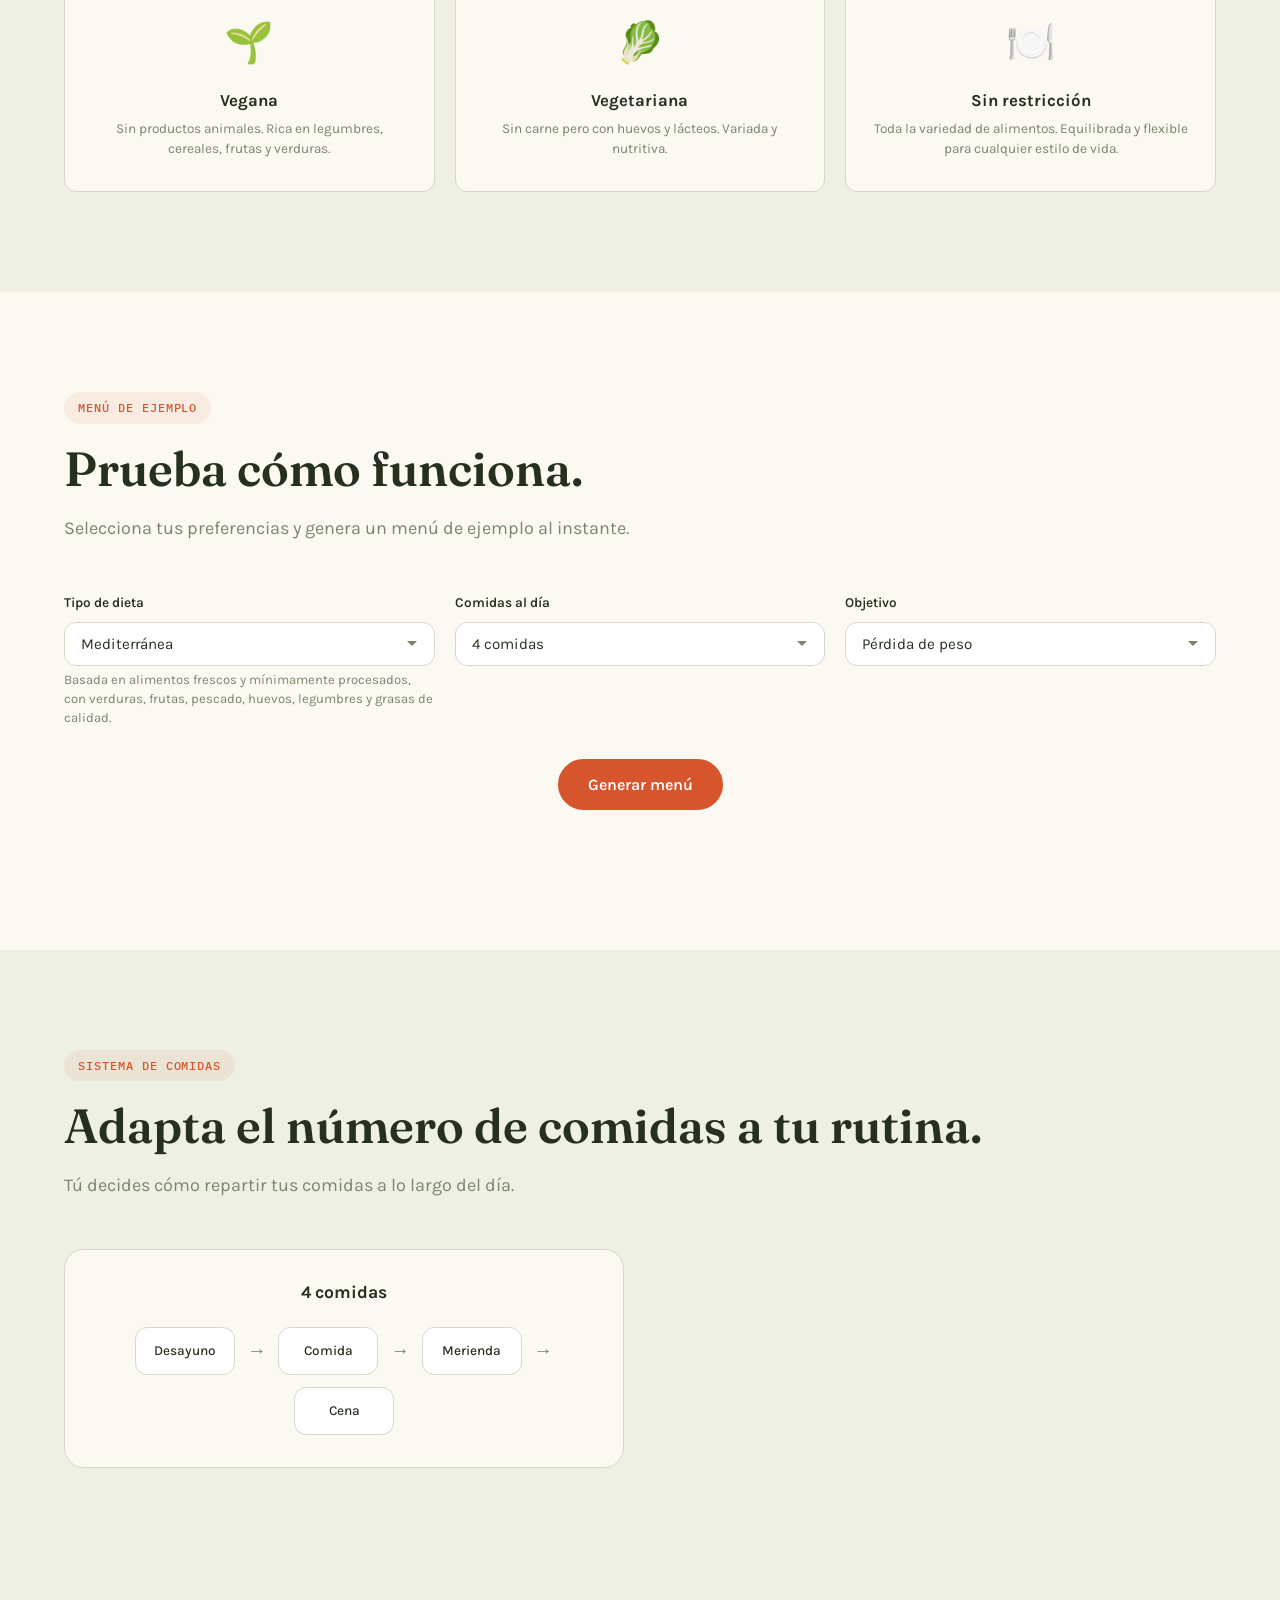
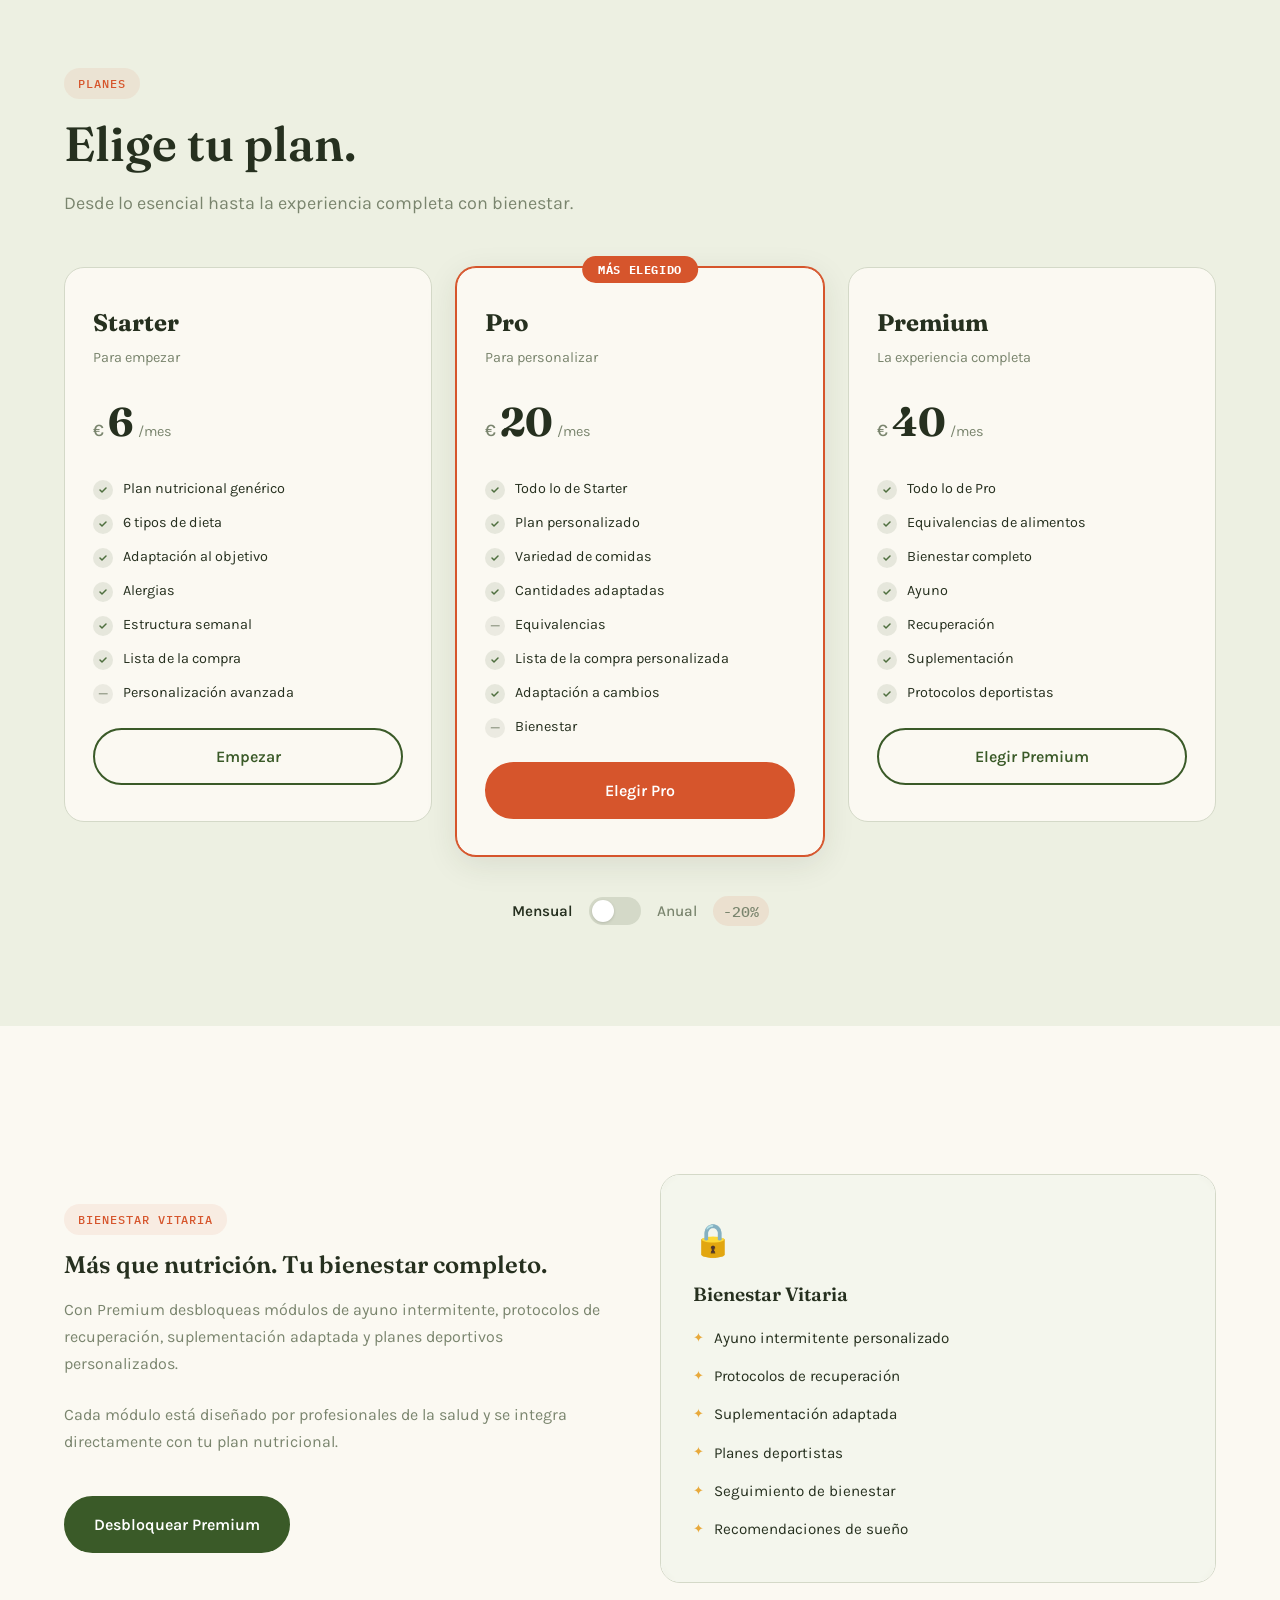
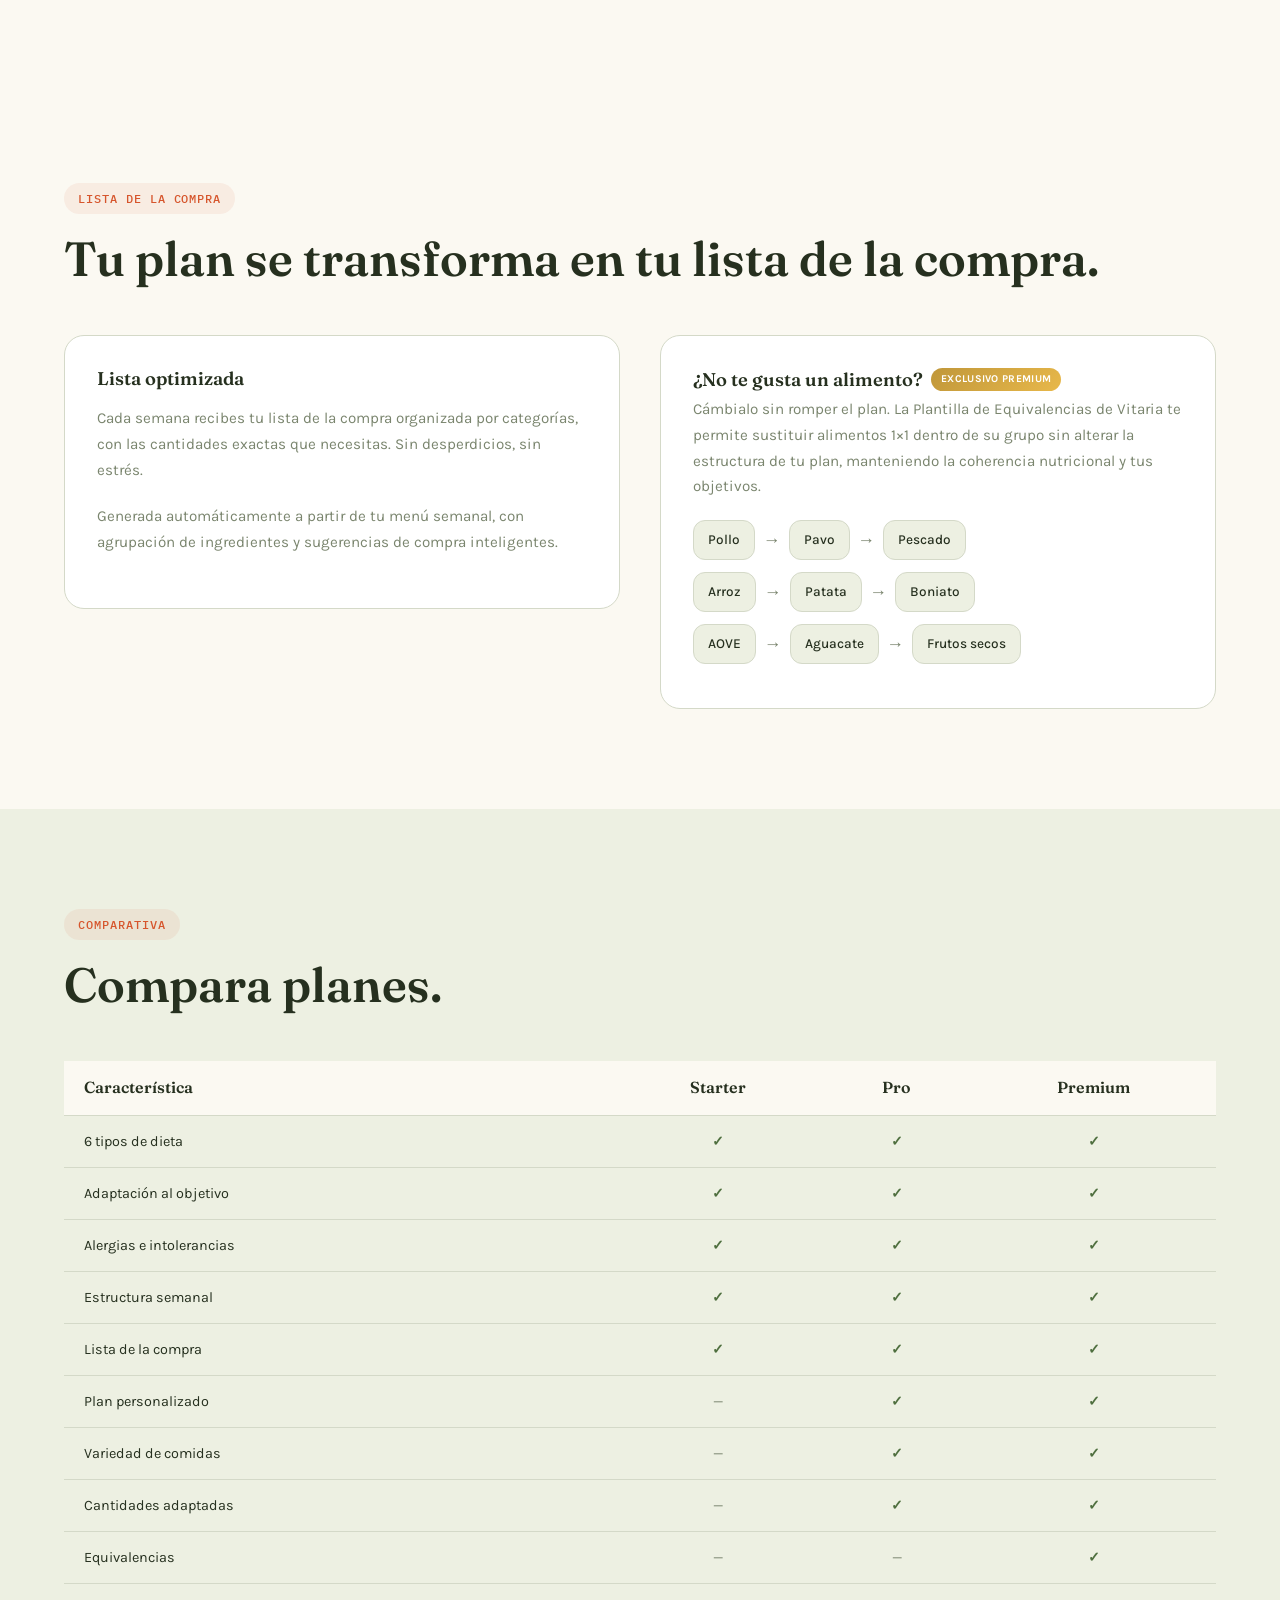
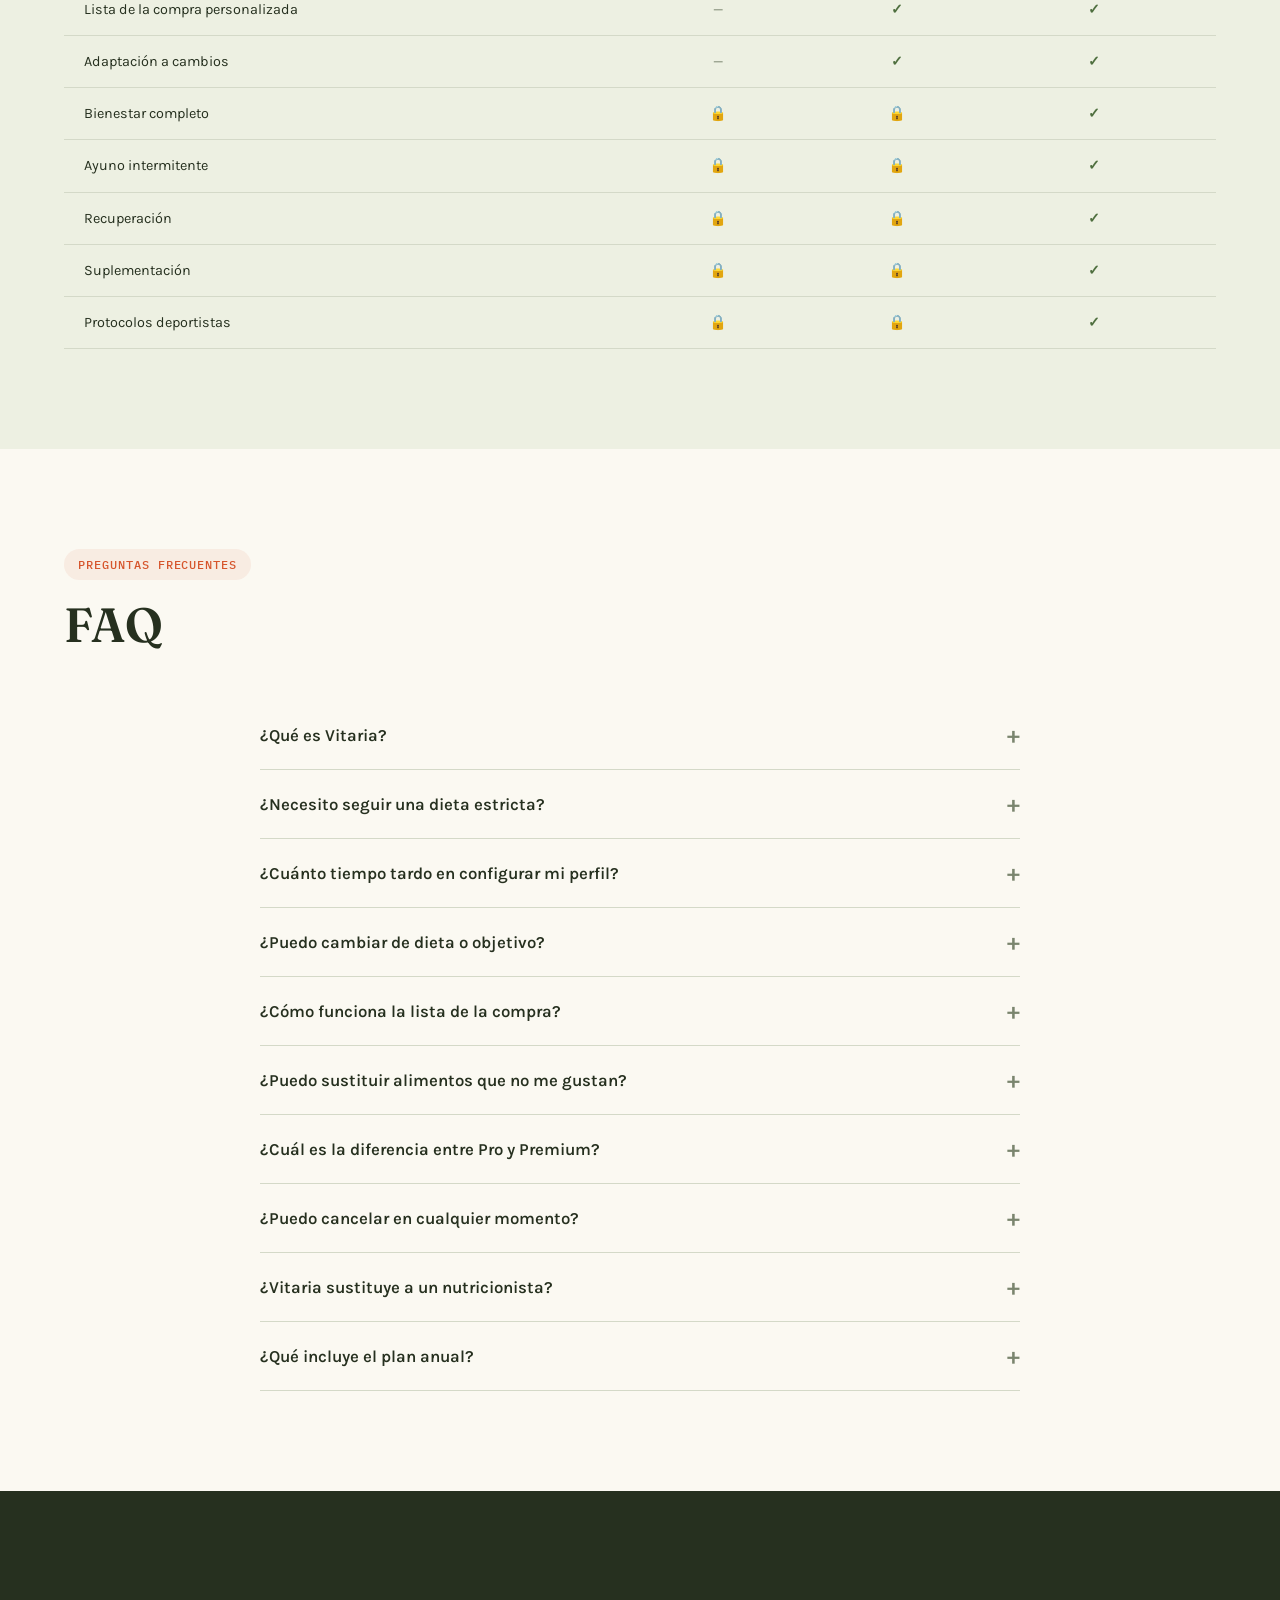
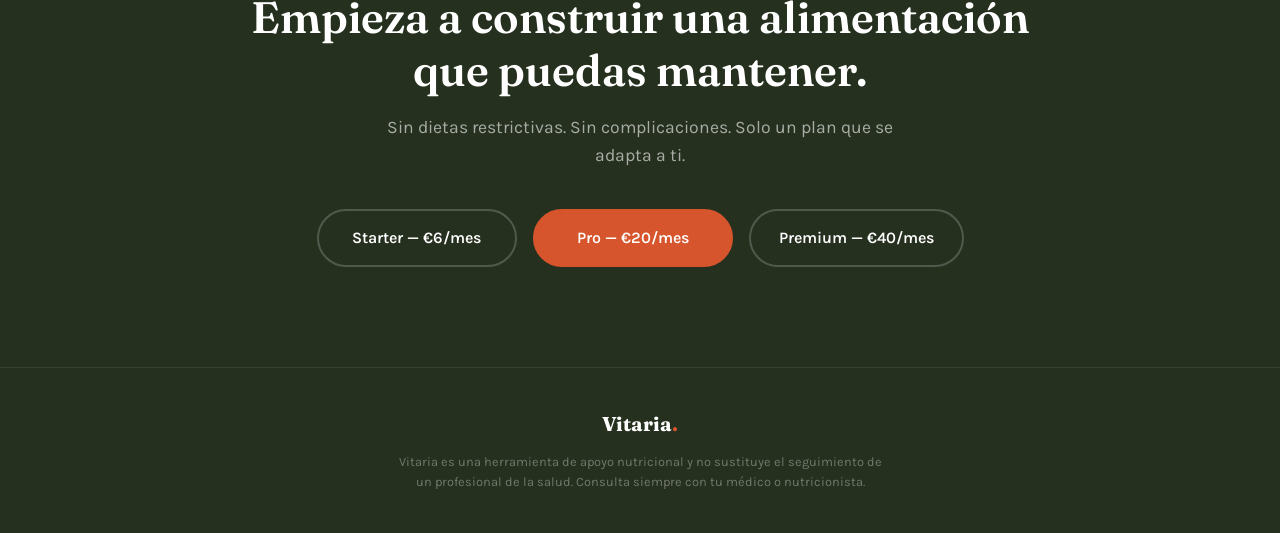
==== commit 40f0f373: "Equivalencias exclusivas de Premium en landing page - Pro: Equivalencias cambiado de ✓ a — en featur" ====
--- a/index.html
+++ b/index.html
@@ -1308,7 +1308,7 @@
           <li><span class="check yes"><svg width="12" height="12" viewBox="0 0 12 12" fill="none"><path d="M3 6l2 2 4-4" stroke="currentColor" stroke-width="1.5" stroke-linecap="round" stroke-linejoin="round"/></svg></span> Plan personalizado</li>
           <li><span class="check yes"><svg width="12" height="12" viewBox="0 0 12 12" fill="none"><path d="M3 6l2 2 4-4" stroke="currentColor" stroke-width="1.5" stroke-linecap="round" stroke-linejoin="round"/></svg></span> Variedad de comidas</li>
           <li><span class="check yes"><svg width="12" height="12" viewBox="0 0 12 12" fill="none"><path d="M3 6l2 2 4-4" stroke="currentColor" stroke-width="1.5" stroke-linecap="round" stroke-linejoin="round"/></svg></span> Cantidades adaptadas</li>
-          <li><span class="check yes"><svg width="12" height="12" viewBox="0 0 12 12" fill="none"><path d="M3 6l2 2 4-4" stroke="currentColor" stroke-width="1.5" stroke-linecap="round" stroke-linejoin="round"/></svg></span> Equivalencias</li>
+          <li><span class="check no">—</span> Equivalencias</li>
           <li><span class="check yes"><svg width="12" height="12" viewBox="0 0 12 12" fill="none"><path d="M3 6l2 2 4-4" stroke="currentColor" stroke-width="1.5" stroke-linecap="round" stroke-linejoin="round"/></svg></span> Lista de la compra personalizada</li>
           <li><span class="check yes"><svg width="12" height="12" viewBox="0 0 12 12" fill="none"><path d="M3 6l2 2 4-4" stroke="currentColor" stroke-width="1.5" stroke-linecap="round" stroke-linejoin="round"/></svg></span> Adaptación a cambios</li>
           <li><span class="check no">—</span> Bienestar</li>
@@ -1326,6 +1326,7 @@
         </div>
         <ul class="plan-features">
           <li><span class="check yes"><svg width="12" height="12" viewBox="0 0 12 12" fill="none"><path d="M3 6l2 2 4-4" stroke="currentColor" stroke-width="1.5" stroke-linecap="round" stroke-linejoin="round"/></svg></span> Todo lo de Pro</li>
+          <li><span class="check yes"><svg width="12" height="12" viewBox="0 0 12 12" fill="none"><path d="M3 6l2 2 4-4" stroke="currentColor" stroke-width="1.5" stroke-linecap="round" stroke-linejoin="round"/></svg></span> Equivalencias de alimentos</li>
           <li><span class="check yes"><svg width="12" height="12" viewBox="0 0 12 12" fill="none"><path d="M3 6l2 2 4-4" stroke="currentColor" stroke-width="1.5" stroke-linecap="round" stroke-linejoin="round"/></svg></span> Bienestar completo</li>
           <li><span class="check yes"><svg width="12" height="12" viewBox="0 0 12 12" fill="none"><path d="M3 6l2 2 4-4" stroke="currentColor" stroke-width="1.5" stroke-linecap="round" stroke-linejoin="round"/></svg></span> Ayuno</li>
           <li><span class="check yes"><svg width="12" height="12" viewBox="0 0 12 12" fill="none"><path d="M3 6l2 2 4-4" stroke="currentColor" stroke-width="1.5" stroke-linecap="round" stroke-linejoin="round"/></svg></span> Recuperación</li>
@@ -1388,8 +1389,11 @@
         <p>Generada automáticamente a partir de tu menú semanal, con agrupación de ingredientes y sugerencias de compra inteligentes.</p>
       </div>
       <div class="shopping-card fade-in">
-        <h3>¿No te gusta un alimento?</h3>
-        <p>Cámbialo sin romper el plan. Nuestro sistema de equivalencias te permite sustituir cualquier alimento manteniendo el equilibrio nutricional.</p>
+        <div style="display:flex;align-items:center;gap:8px;margin-bottom:6px;">
+          <h3 style="margin:0;">¿No te gusta un alimento?</h3>
+          <span style="display:inline-block;background:linear-gradient(135deg,#c0973a,#e8b84a);color:#fff;font-size:.65rem;font-weight:700;padding:3px 10px;border-radius:999px;letter-spacing:.3px;white-space:nowrap;">EXCLUSIVO PREMIUM</span>
+        </div>
+        <p>Cámbialo sin romper el plan. La Plantilla de Equivalencias de Vitaria te permite sustituir alimentos 1×1 dentro de su grupo sin alterar la estructura de tu plan, manteniendo la coherencia nutricional y tus objetivos.</p>
         <div style="margin-top:20px;">
           <div class="equiv-row">
             <span class="equiv-item">Pollo</span>
@@ -1485,7 +1489,7 @@
           <tr>
             <td>Equivalencias</td>
             <td><span class="check-no">—</span></td>
-            <td><span class="check-yes">✓</span></td>
+            <td><span class="check-no">—</span></td>
             <td><span class="check-yes">✓</span></td>
           </tr>
           <tr>
@@ -1564,7 +1568,7 @@
       </div>
       <div class="faq-item">
         <button class="faq-question">¿Puedo sustituir alimentos que no me gustan?<span class="icon">+</span></button>
-        <div class="faq-answer"><div class="faq-answer-inner">Sí. Nuestro sistema de equivalencias te permite cambiar cualquier alimento por otro con perfil nutricional similar, manteniendo el equilibrio de tu plan.</div></div>
+        <div class="faq-answer"><div class="faq-answer-inner">Sí. Con Premium, la Plantilla de Equivalencias te permite cambiar cualquier alimento por otro con perfil nutricional similar, manteniendo el equilibrio de tu plan. Esta funcionalidad no está disponible en Starter ni en Pro.</div></div>
       </div>
       <div class="faq-item">
         <button class="faq-question">¿Cuál es la diferencia entre Pro y Premium?<span class="icon">+</span></button>
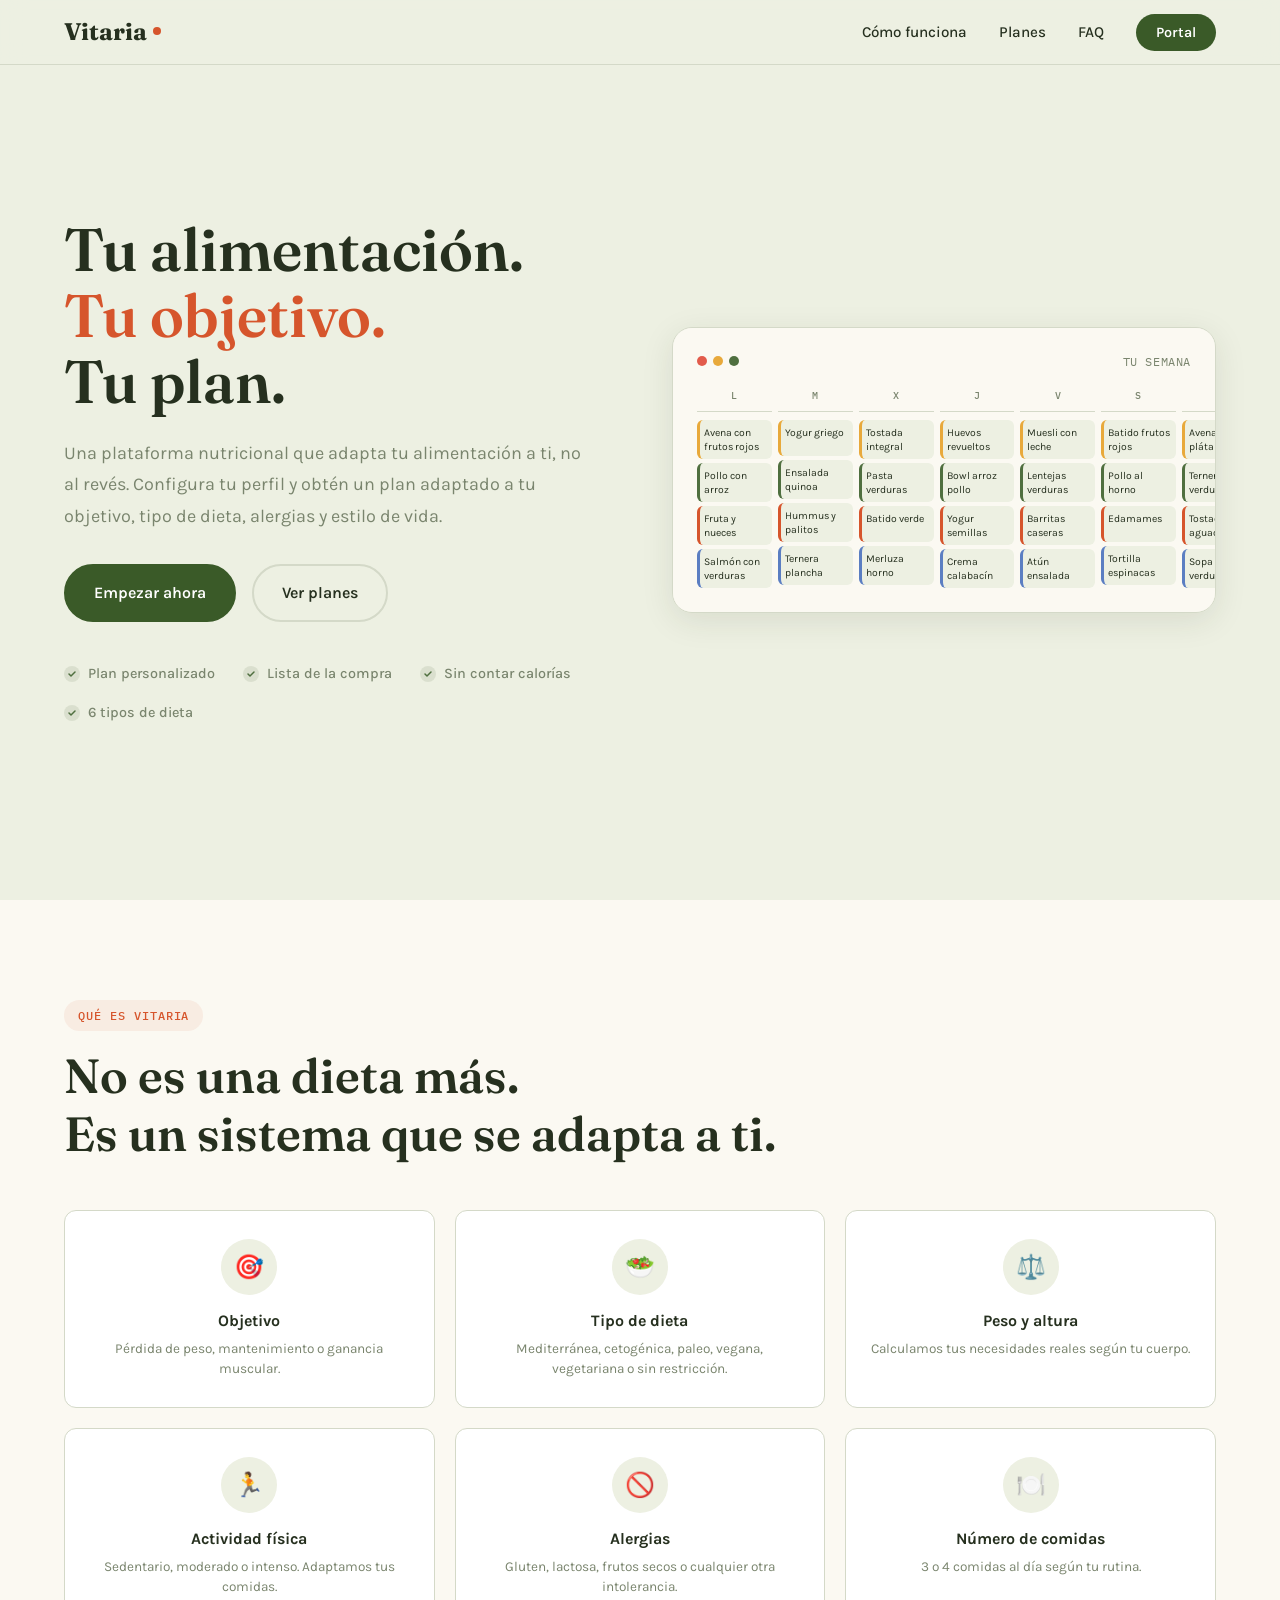
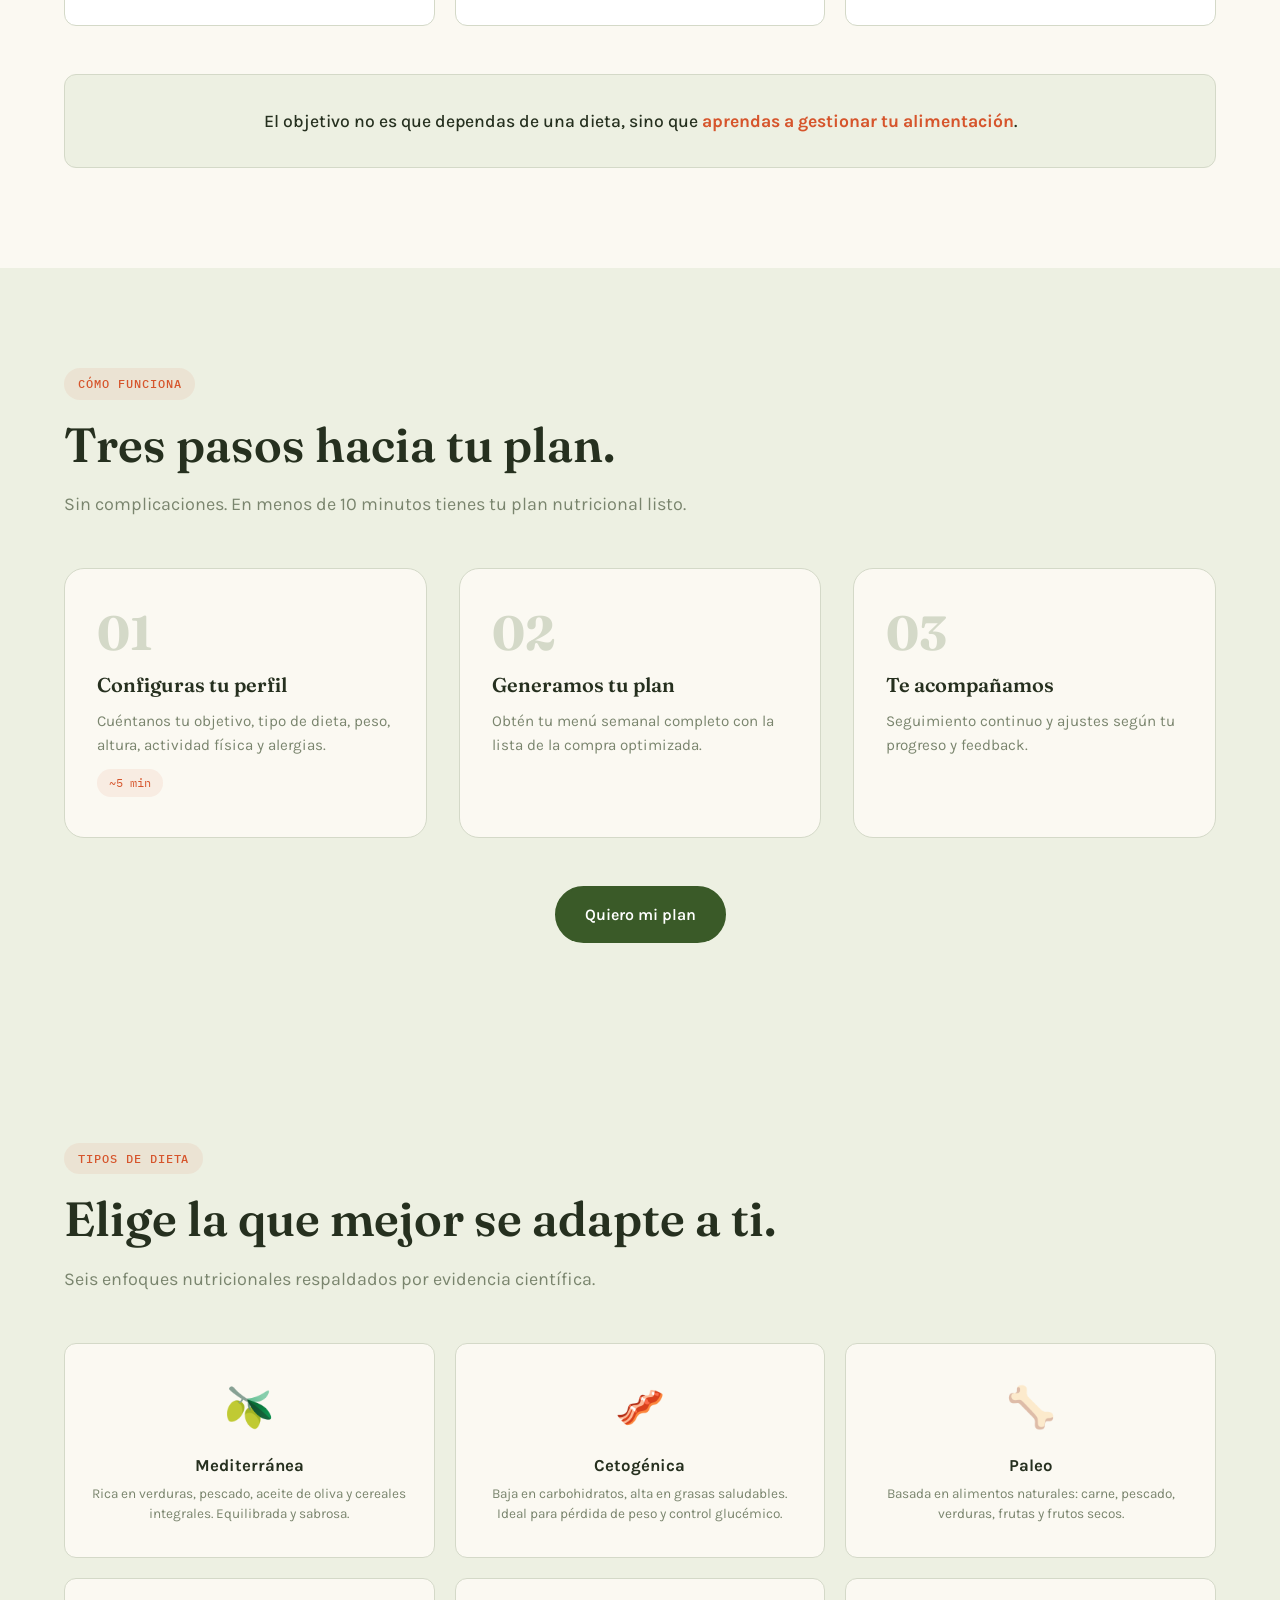
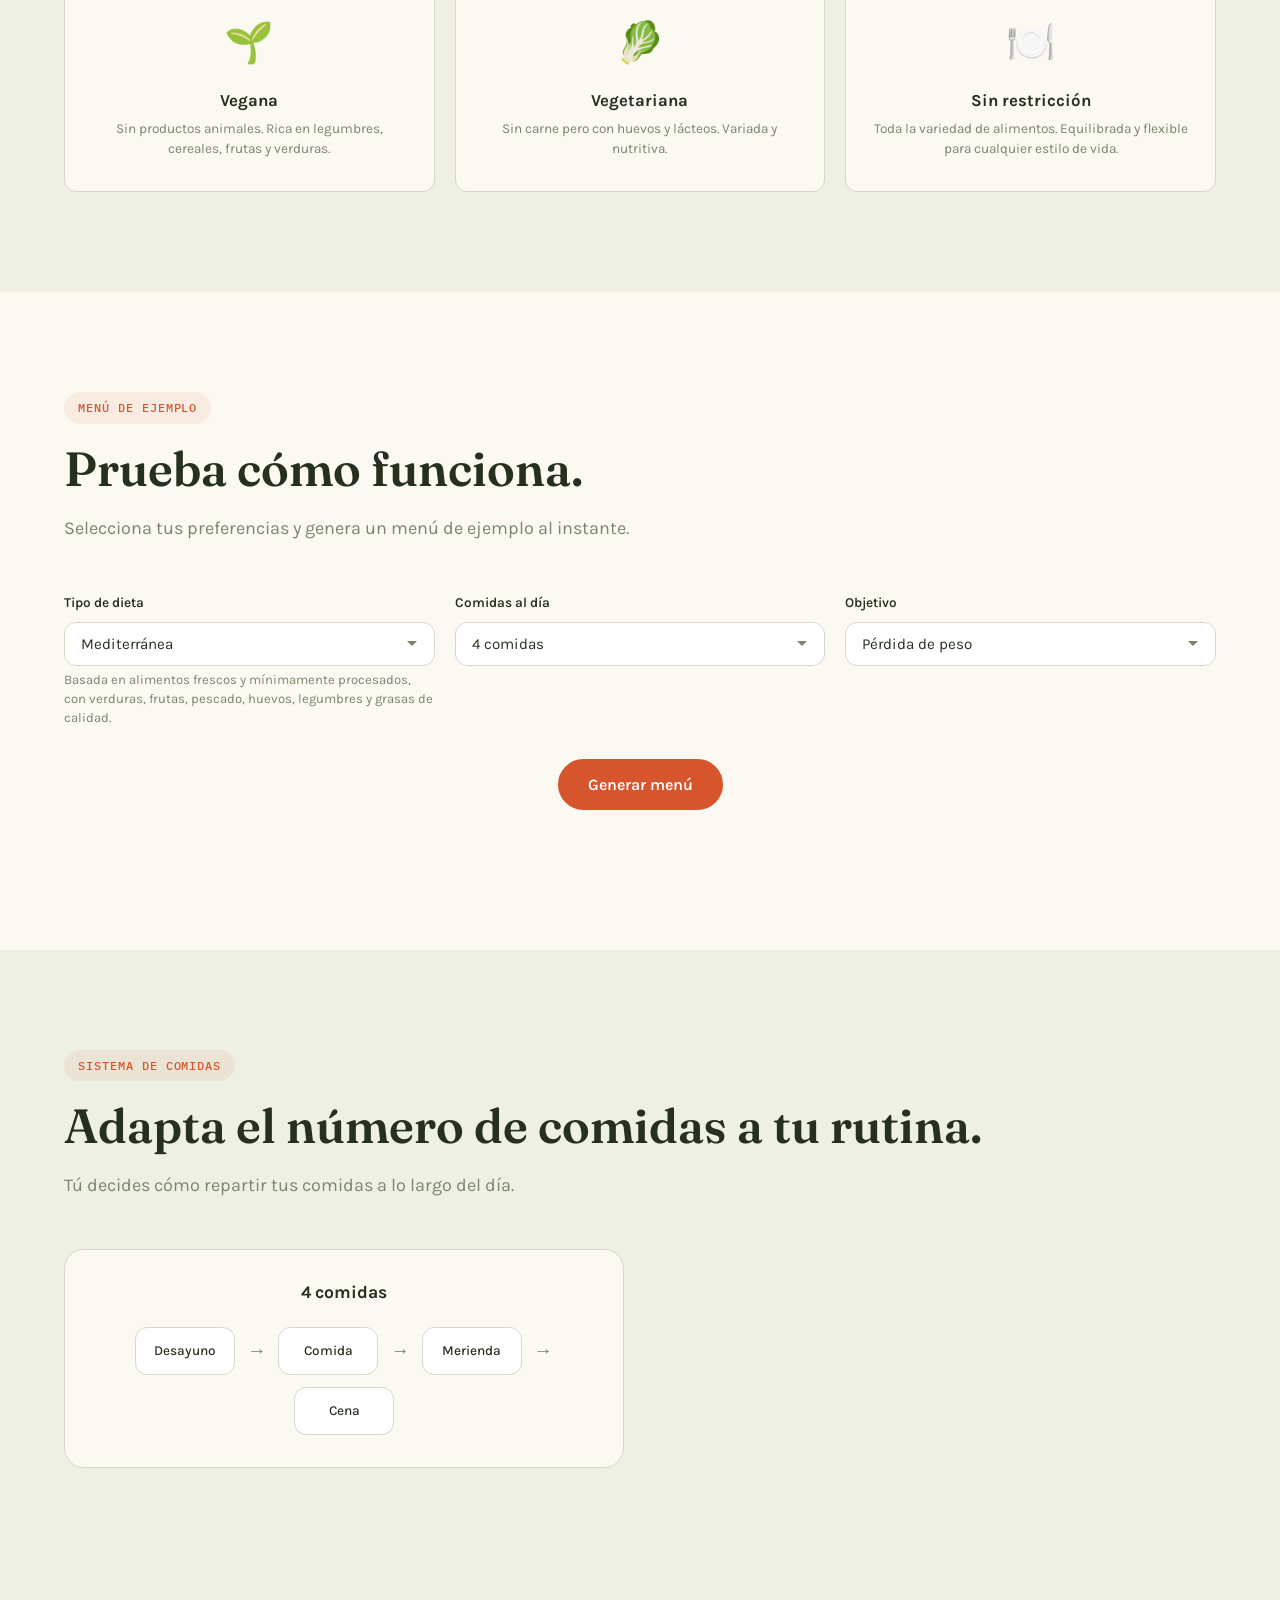
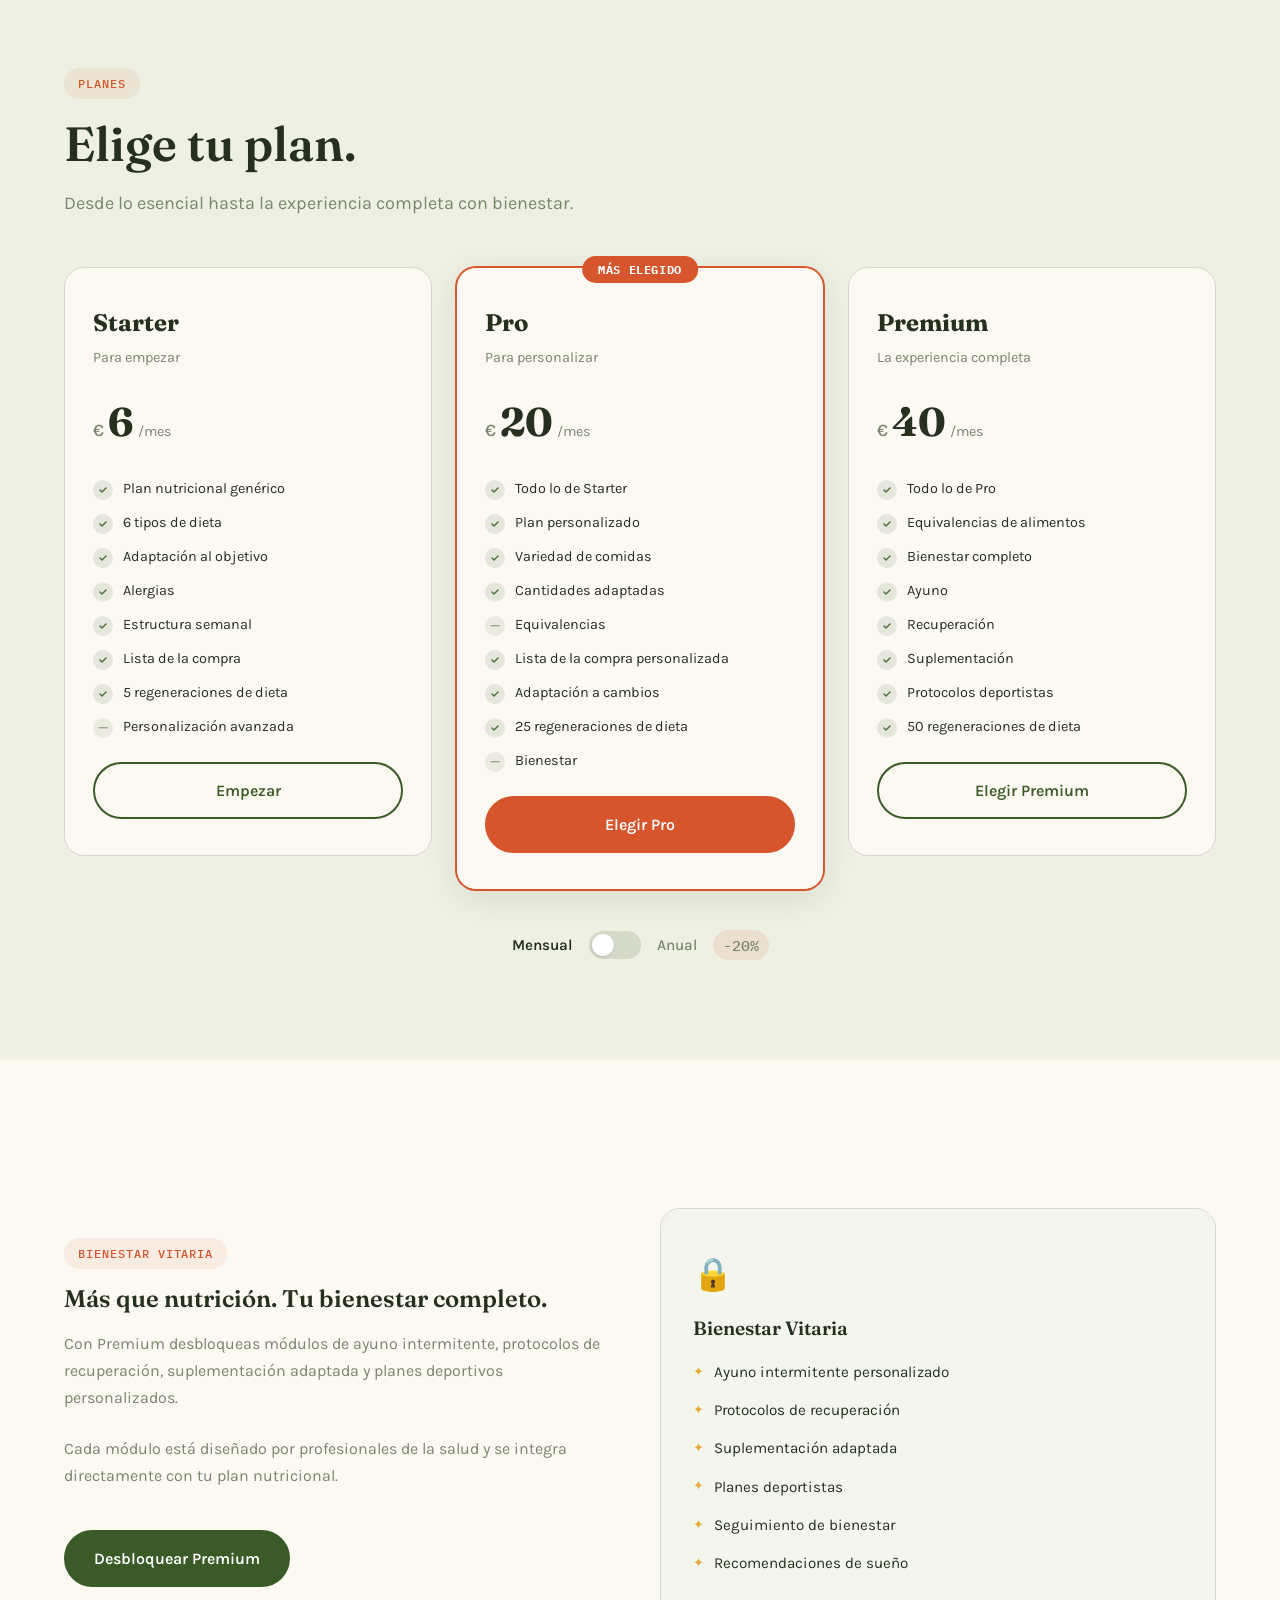
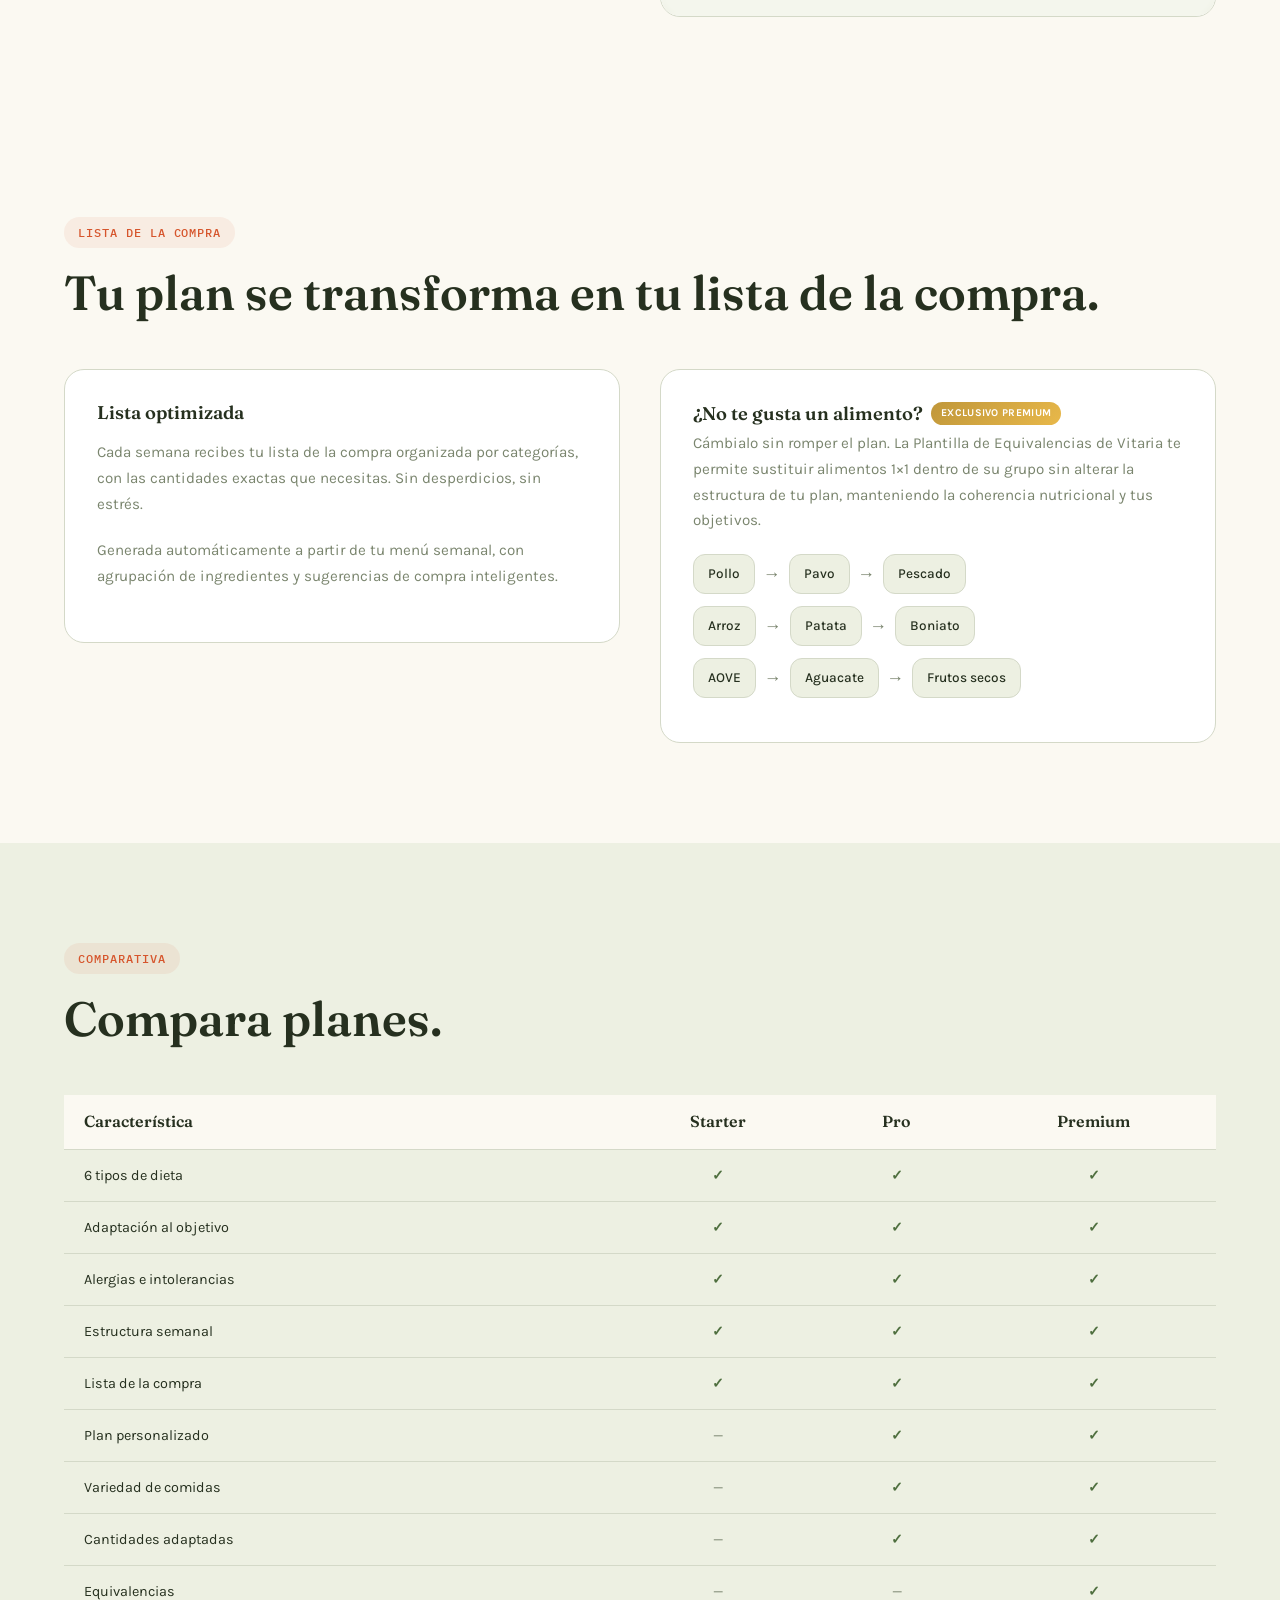
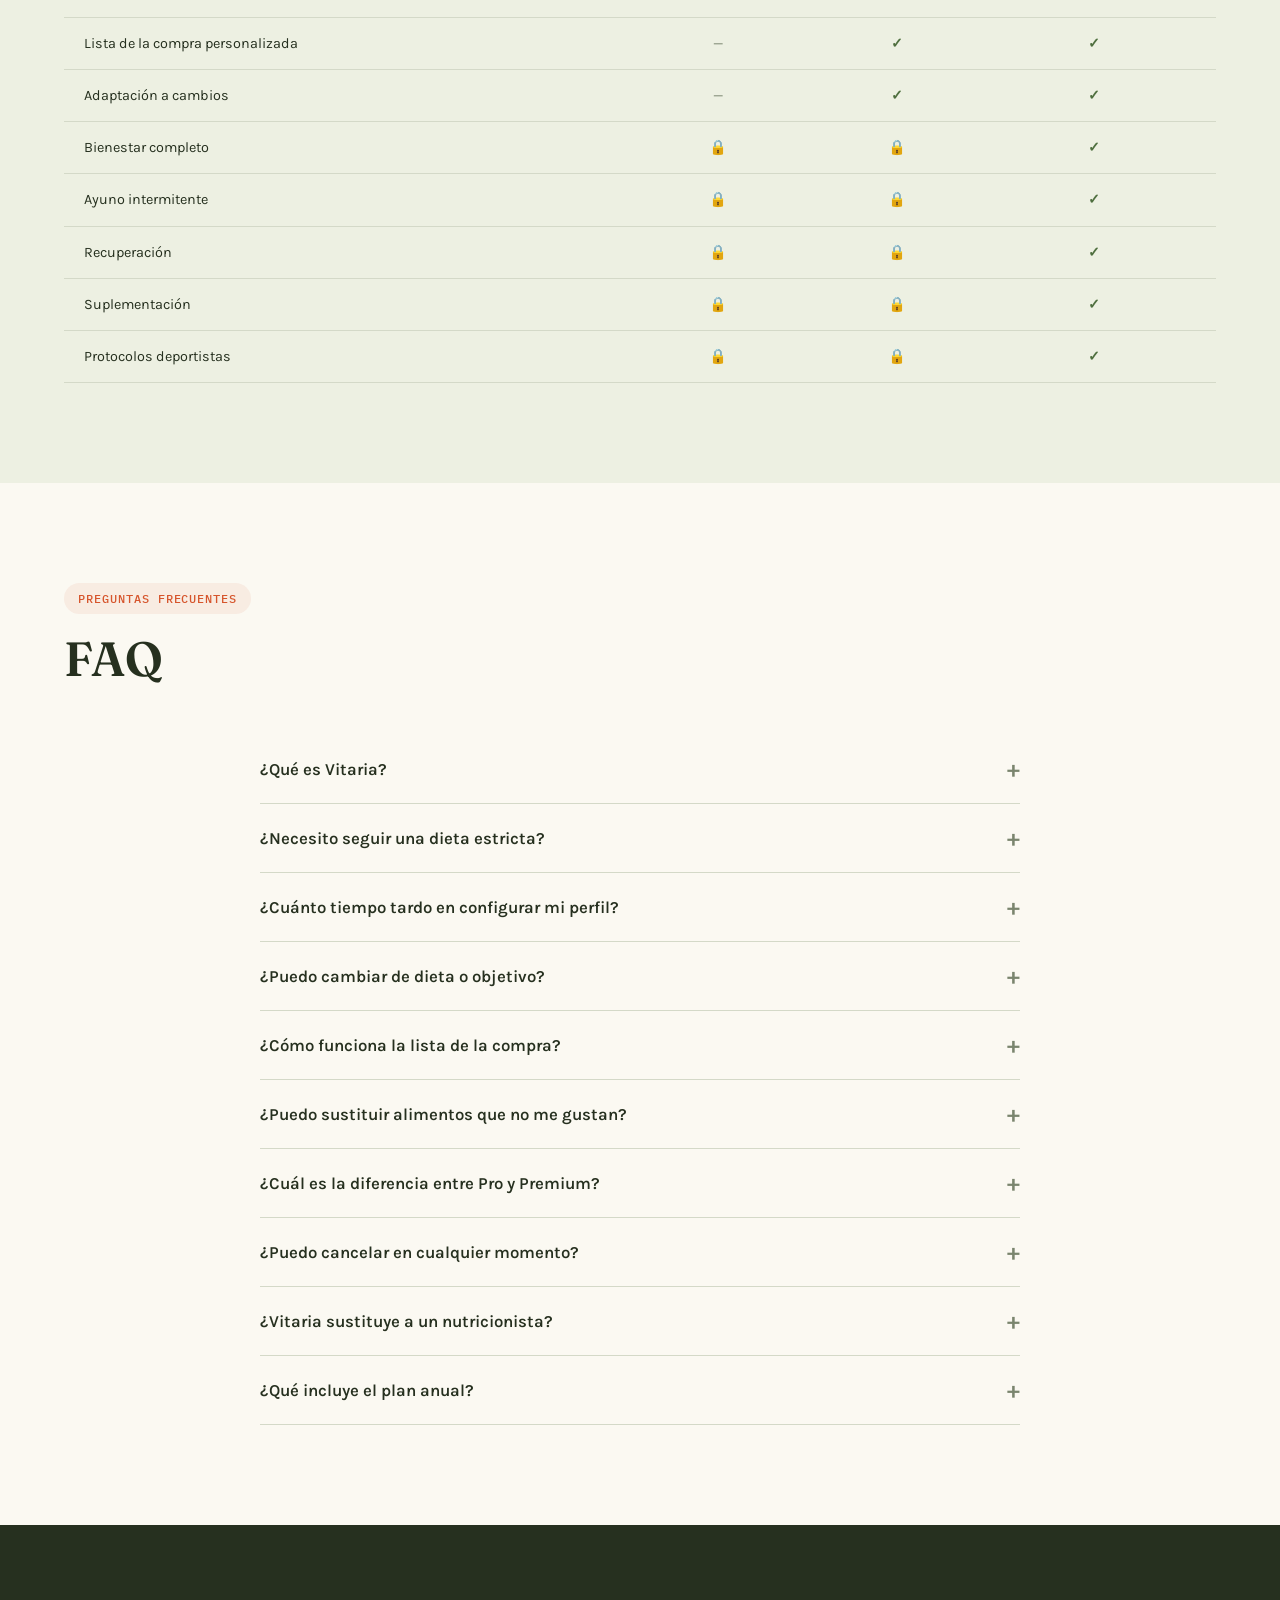
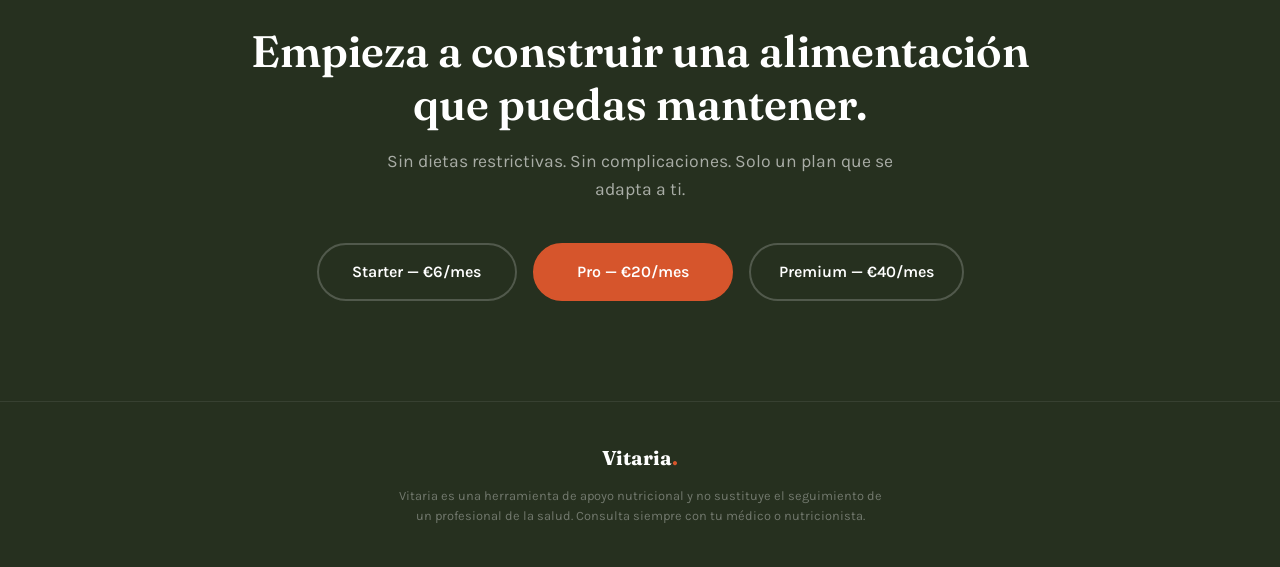
==== commit 09ebb9dc: "Actualización de límites de regeneración en Index" ====
--- a/index.html
+++ b/index.html
@@ -1289,6 +1289,7 @@
           <li><span class="check yes"><svg width="12" height="12" viewBox="0 0 12 12" fill="none"><path d="M3 6l2 2 4-4" stroke="currentColor" stroke-width="1.5" stroke-linecap="round" stroke-linejoin="round"/></svg></span> Alergias</li>
           <li><span class="check yes"><svg width="12" height="12" viewBox="0 0 12 12" fill="none"><path d="M3 6l2 2 4-4" stroke="currentColor" stroke-width="1.5" stroke-linecap="round" stroke-linejoin="round"/></svg></span> Estructura semanal</li>
           <li><span class="check yes"><svg width="12" height="12" viewBox="0 0 12 12" fill="none"><path d="M3 6l2 2 4-4" stroke="currentColor" stroke-width="1.5" stroke-linecap="round" stroke-linejoin="round"/></svg></span> Lista de la compra</li>
+          <li><span class="check yes"><svg width="12" height="12" viewBox="0 0 12 12" fill="none"><path d="M3 6l2 2 4-4" stroke="currentColor" stroke-width="1.5" stroke-linecap="round" stroke-linejoin="round"/></svg></span> 5 regeneraciones de dieta</li>
           <li><span class="check no">—</span> Personalización avanzada</li>
         </ul>
         <a href="portal.html" class="btn btn-outline">Empezar</a>
@@ -1311,6 +1312,7 @@
           <li><span class="check no">—</span> Equivalencias</li>
           <li><span class="check yes"><svg width="12" height="12" viewBox="0 0 12 12" fill="none"><path d="M3 6l2 2 4-4" stroke="currentColor" stroke-width="1.5" stroke-linecap="round" stroke-linejoin="round"/></svg></span> Lista de la compra personalizada</li>
           <li><span class="check yes"><svg width="12" height="12" viewBox="0 0 12 12" fill="none"><path d="M3 6l2 2 4-4" stroke="currentColor" stroke-width="1.5" stroke-linecap="round" stroke-linejoin="round"/></svg></span> Adaptación a cambios</li>
+          <li><span class="check yes"><svg width="12" height="12" viewBox="0 0 12 12" fill="none"><path d="M3 6l2 2 4-4" stroke="currentColor" stroke-width="1.5" stroke-linecap="round" stroke-linejoin="round"/></svg></span> 25 regeneraciones de dieta</li>
           <li><span class="check no">—</span> Bienestar</li>
         </ul>
         <a href="portal.html" class="btn btn-tomato">Elegir Pro</a>
@@ -1332,6 +1334,7 @@
           <li><span class="check yes"><svg width="12" height="12" viewBox="0 0 12 12" fill="none"><path d="M3 6l2 2 4-4" stroke="currentColor" stroke-width="1.5" stroke-linecap="round" stroke-linejoin="round"/></svg></span> Recuperación</li>
           <li><span class="check yes"><svg width="12" height="12" viewBox="0 0 12 12" fill="none"><path d="M3 6l2 2 4-4" stroke="currentColor" stroke-width="1.5" stroke-linecap="round" stroke-linejoin="round"/></svg></span> Suplementación</li>
           <li><span class="check yes"><svg width="12" height="12" viewBox="0 0 12 12" fill="none"><path d="M3 6l2 2 4-4" stroke="currentColor" stroke-width="1.5" stroke-linecap="round" stroke-linejoin="round"/></svg></span> Protocolos deportistas</li>
+          <li><span class="check yes"><svg width="12" height="12" viewBox="0 0 12 12" fill="none"><path d="M3 6l2 2 4-4" stroke="currentColor" stroke-width="1.5" stroke-linecap="round" stroke-linejoin="round"/></svg></span> 50 regeneraciones de dieta</li>
         </ul>
         <a href="portal.html" class="btn btn-outline">Elegir Premium</a>
       </div>
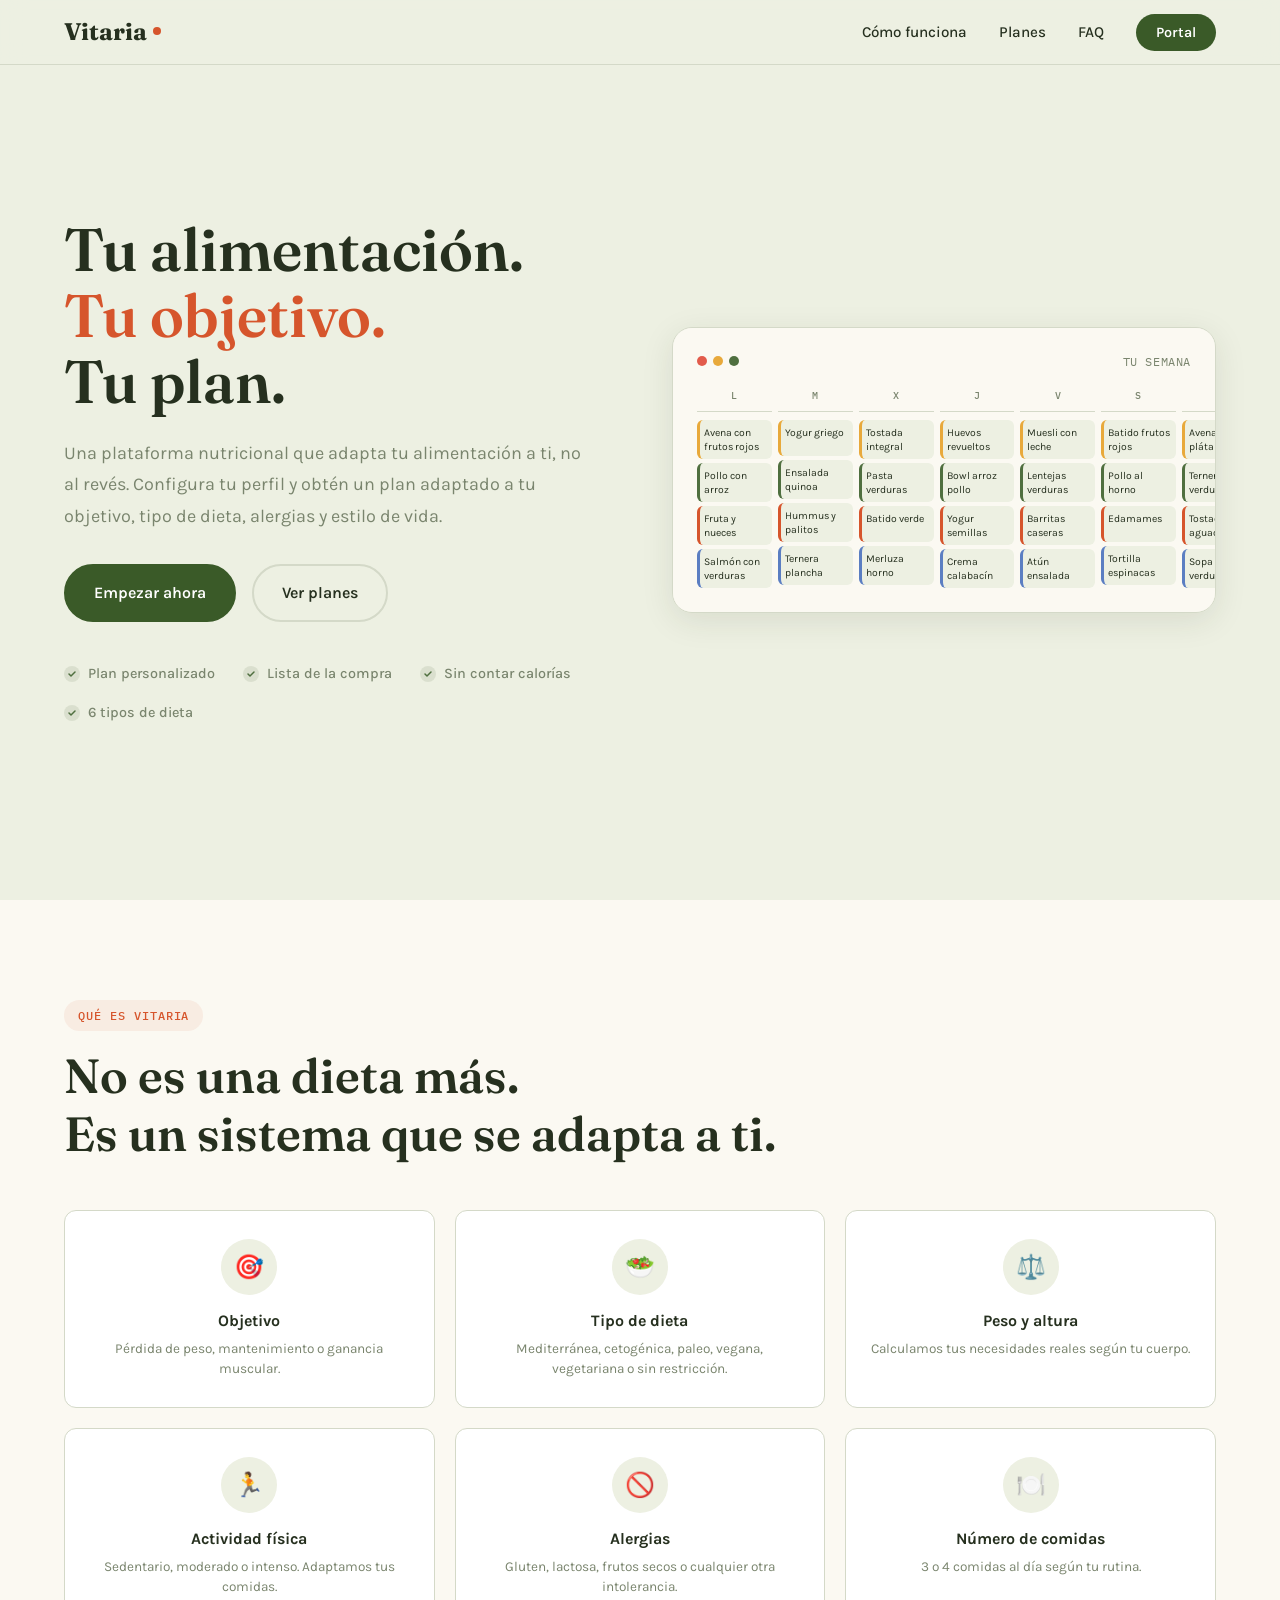
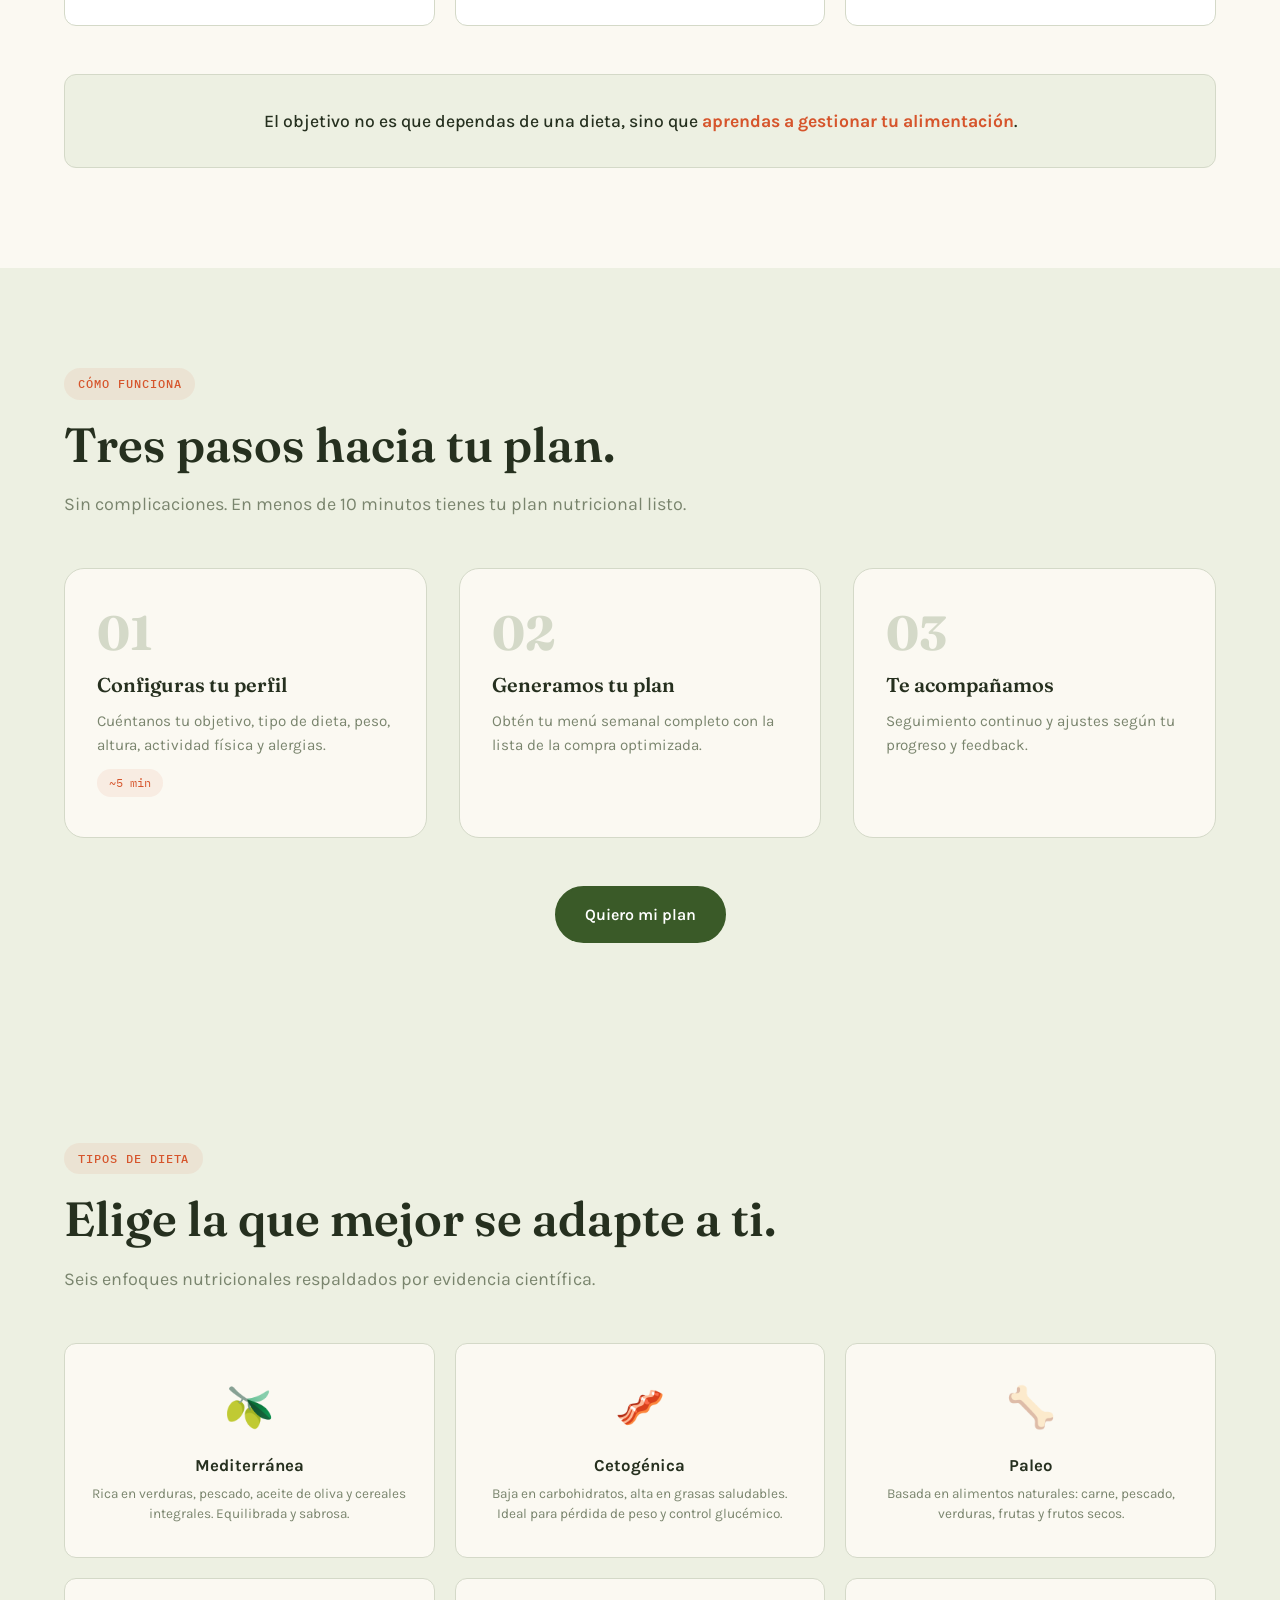
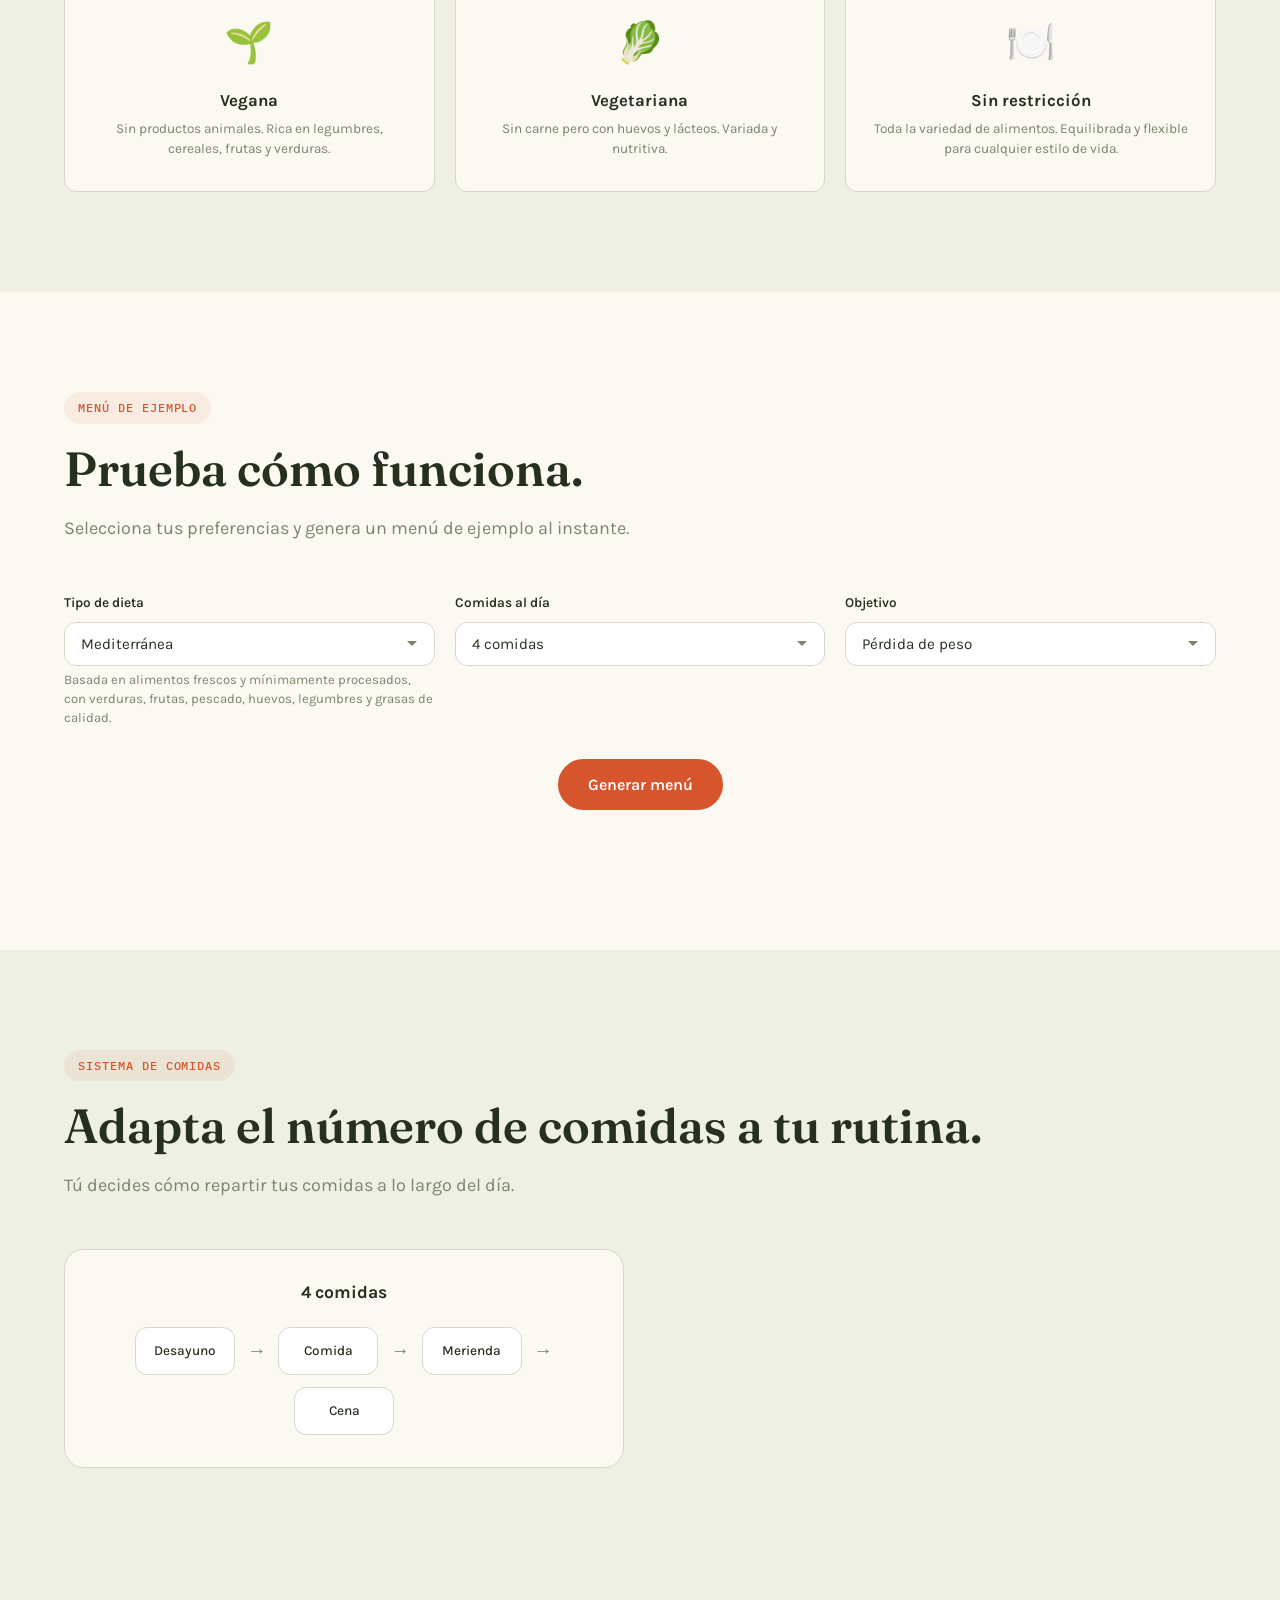
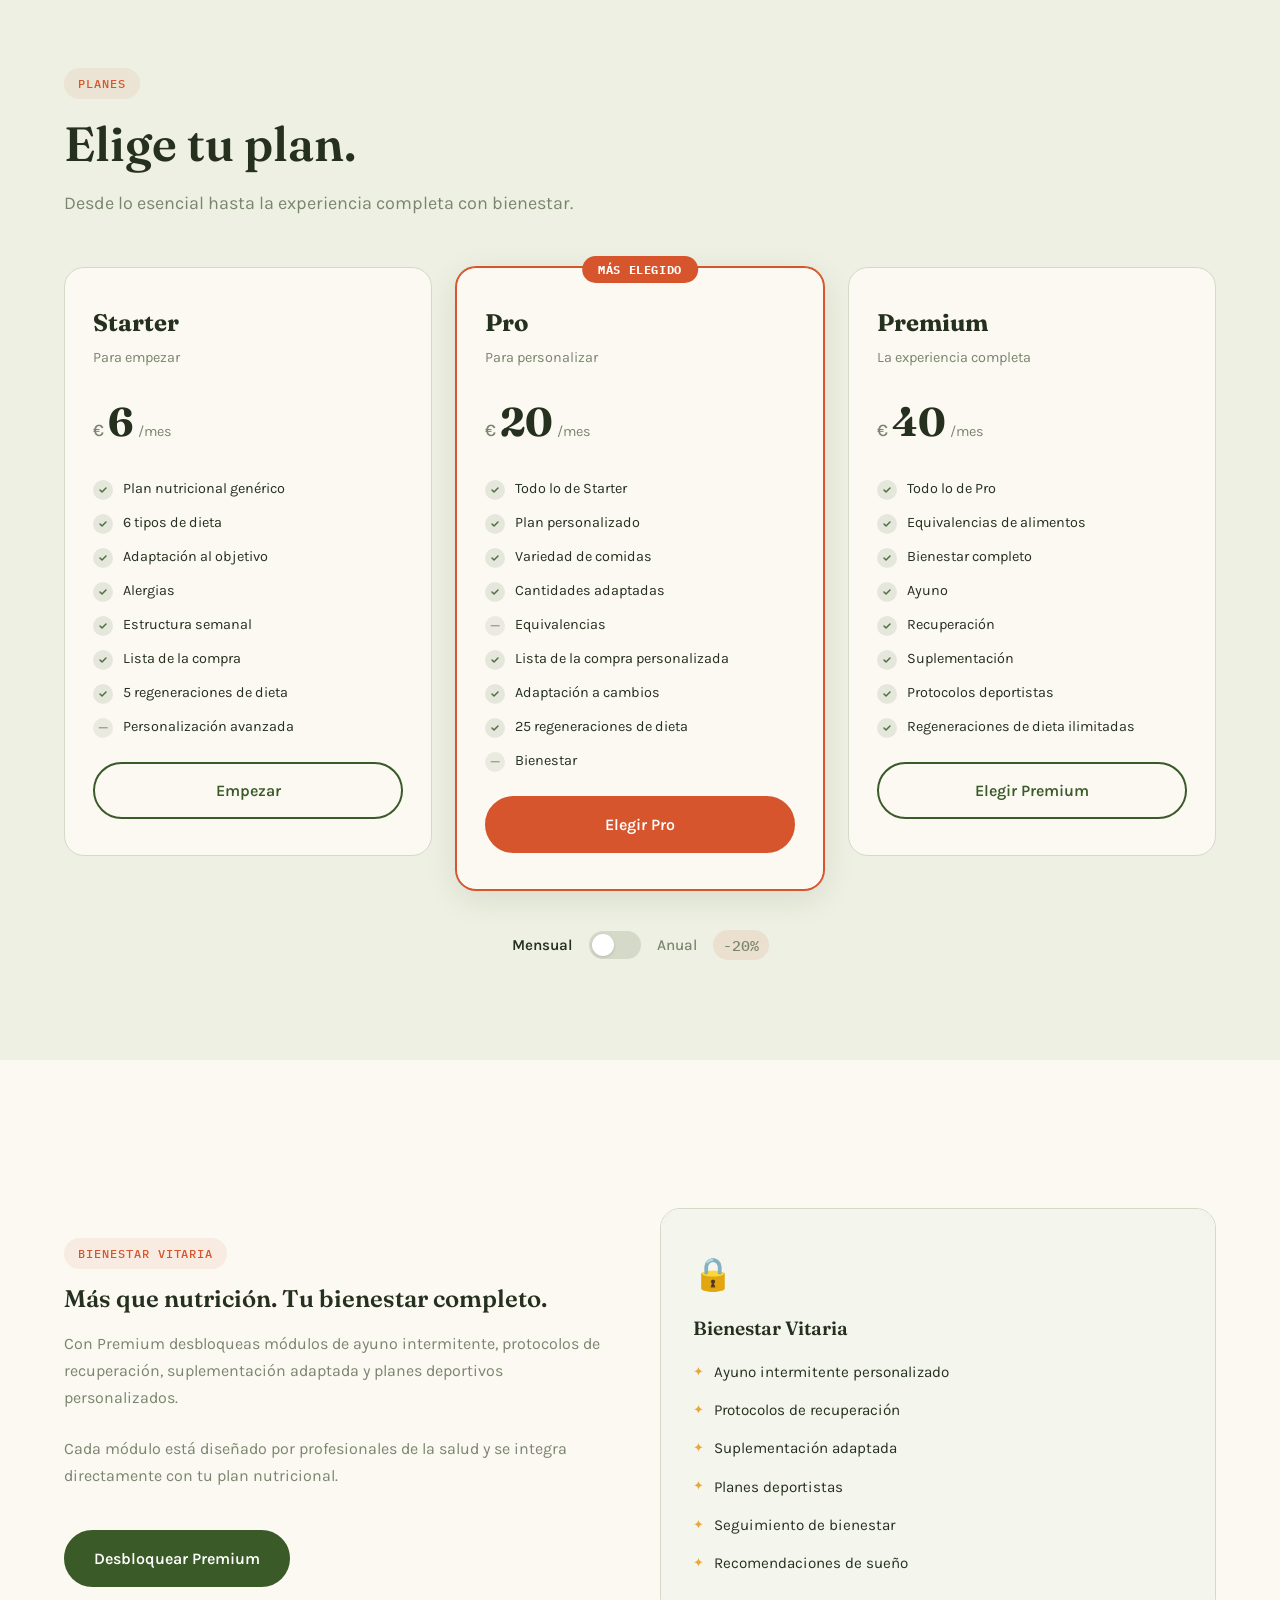
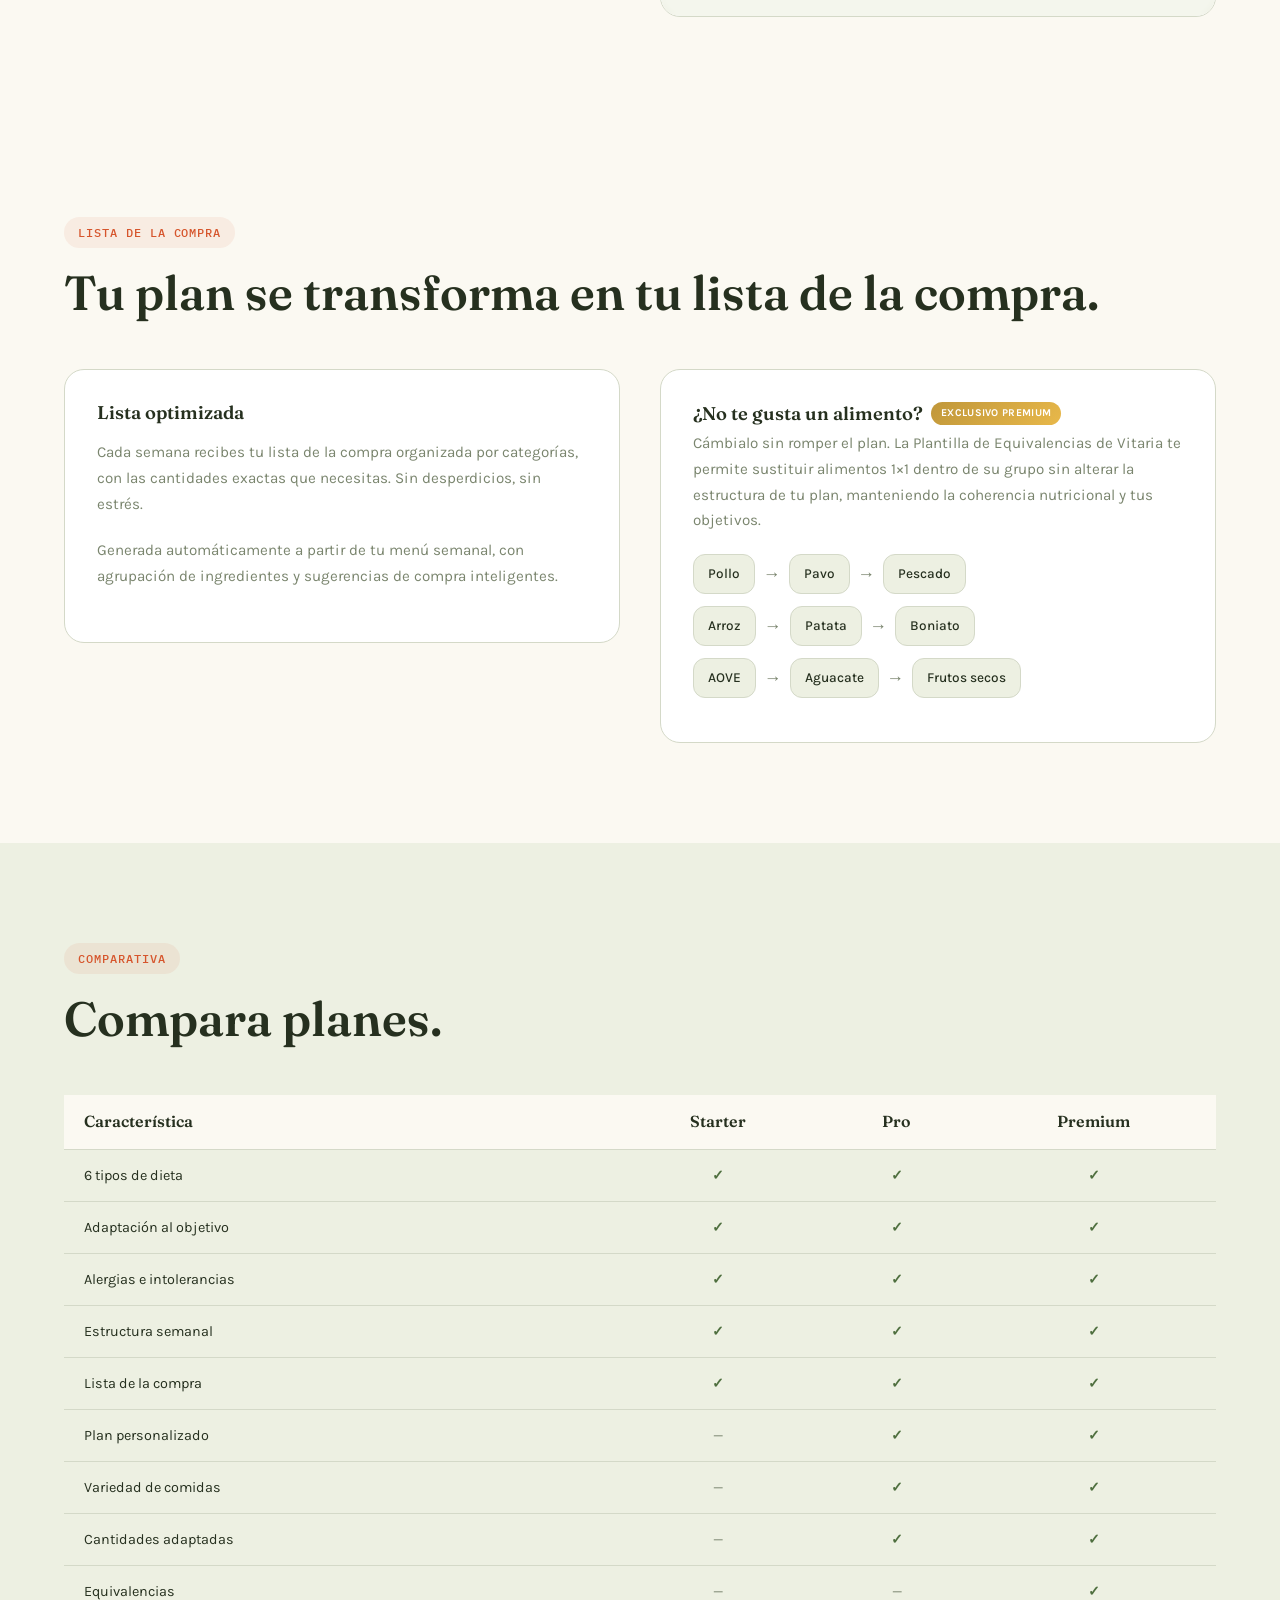
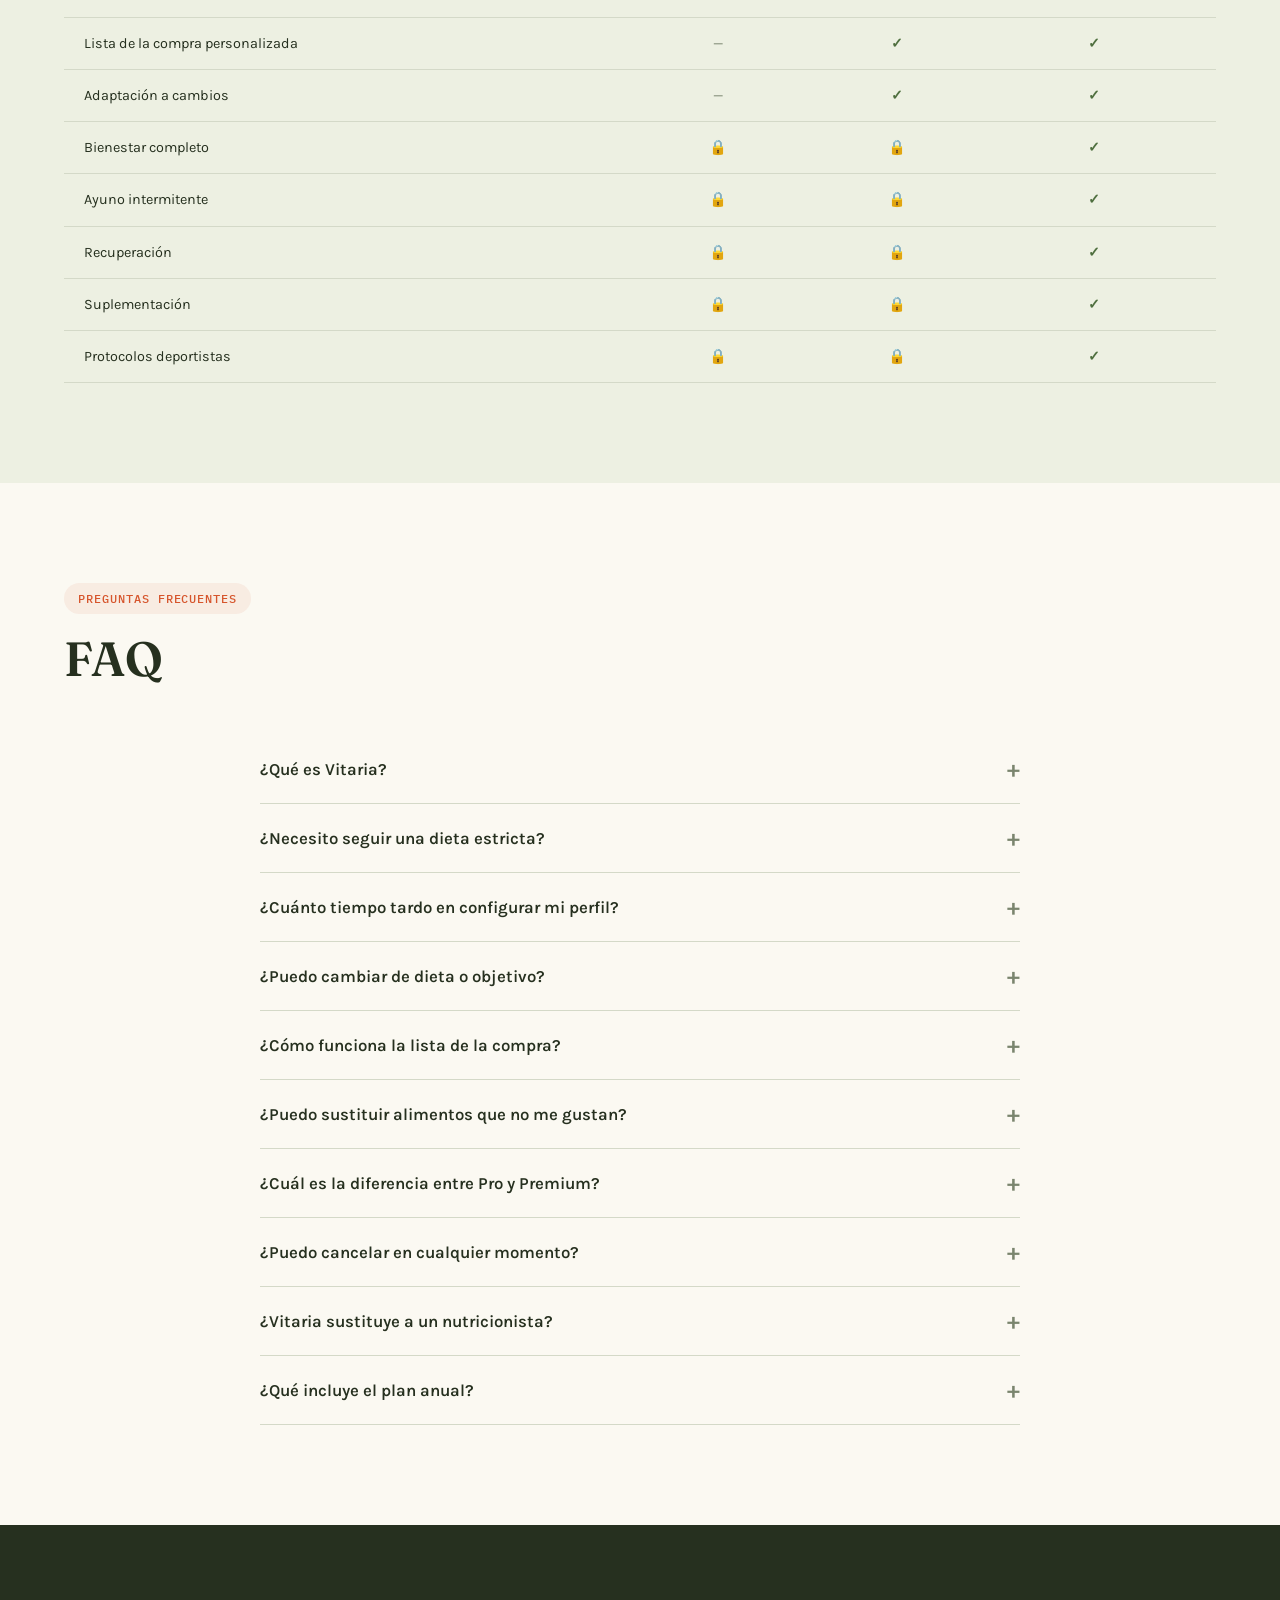
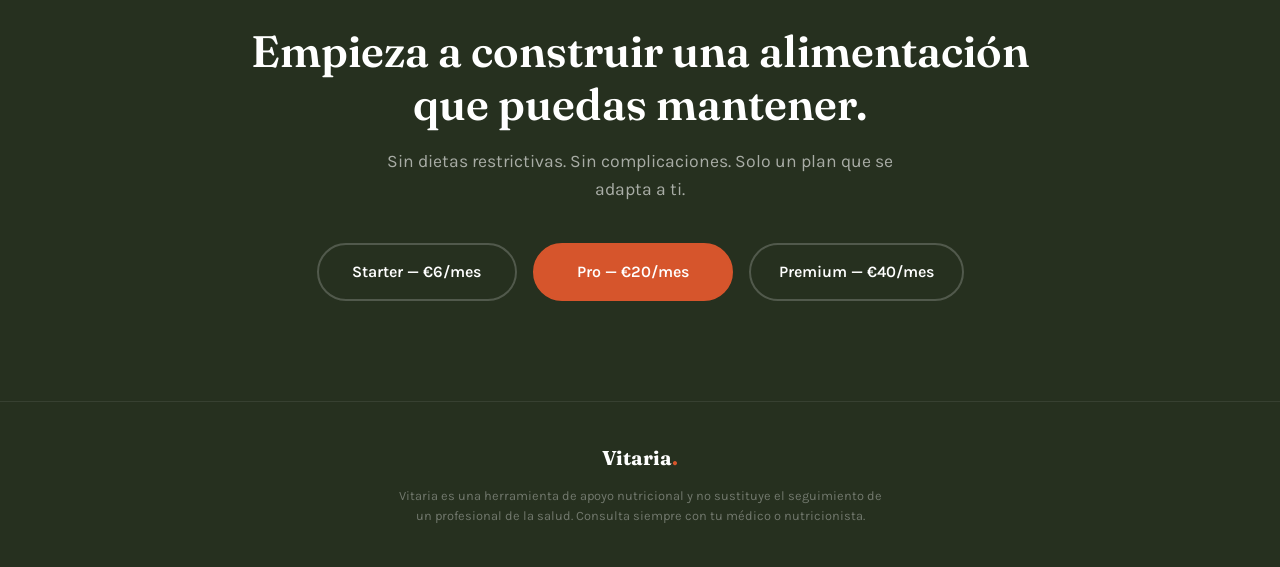
==== commit 6bd9e11b: "Premium: regeneraciones de dieta ilimitadas" ====
--- a/index.html
+++ b/index.html
@@ -1334,7 +1334,7 @@
           <li><span class="check yes"><svg width="12" height="12" viewBox="0 0 12 12" fill="none"><path d="M3 6l2 2 4-4" stroke="currentColor" stroke-width="1.5" stroke-linecap="round" stroke-linejoin="round"/></svg></span> Recuperación</li>
           <li><span class="check yes"><svg width="12" height="12" viewBox="0 0 12 12" fill="none"><path d="M3 6l2 2 4-4" stroke="currentColor" stroke-width="1.5" stroke-linecap="round" stroke-linejoin="round"/></svg></span> Suplementación</li>
           <li><span class="check yes"><svg width="12" height="12" viewBox="0 0 12 12" fill="none"><path d="M3 6l2 2 4-4" stroke="currentColor" stroke-width="1.5" stroke-linecap="round" stroke-linejoin="round"/></svg></span> Protocolos deportistas</li>
-          <li><span class="check yes"><svg width="12" height="12" viewBox="0 0 12 12" fill="none"><path d="M3 6l2 2 4-4" stroke="currentColor" stroke-width="1.5" stroke-linecap="round" stroke-linejoin="round"/></svg></span> 50 regeneraciones de dieta</li>
+          <li><span class="check yes"><svg width="12" height="12" viewBox="0 0 12 12" fill="none"><path d="M3 6l2 2 4-4" stroke="currentColor" stroke-width="1.5" stroke-linecap="round" stroke-linejoin="round"/></svg></span> Regeneraciones de dieta ilimitadas</li>
         </ul>
         <a href="portal.html" class="btn btn-outline">Elegir Premium</a>
       </div>
